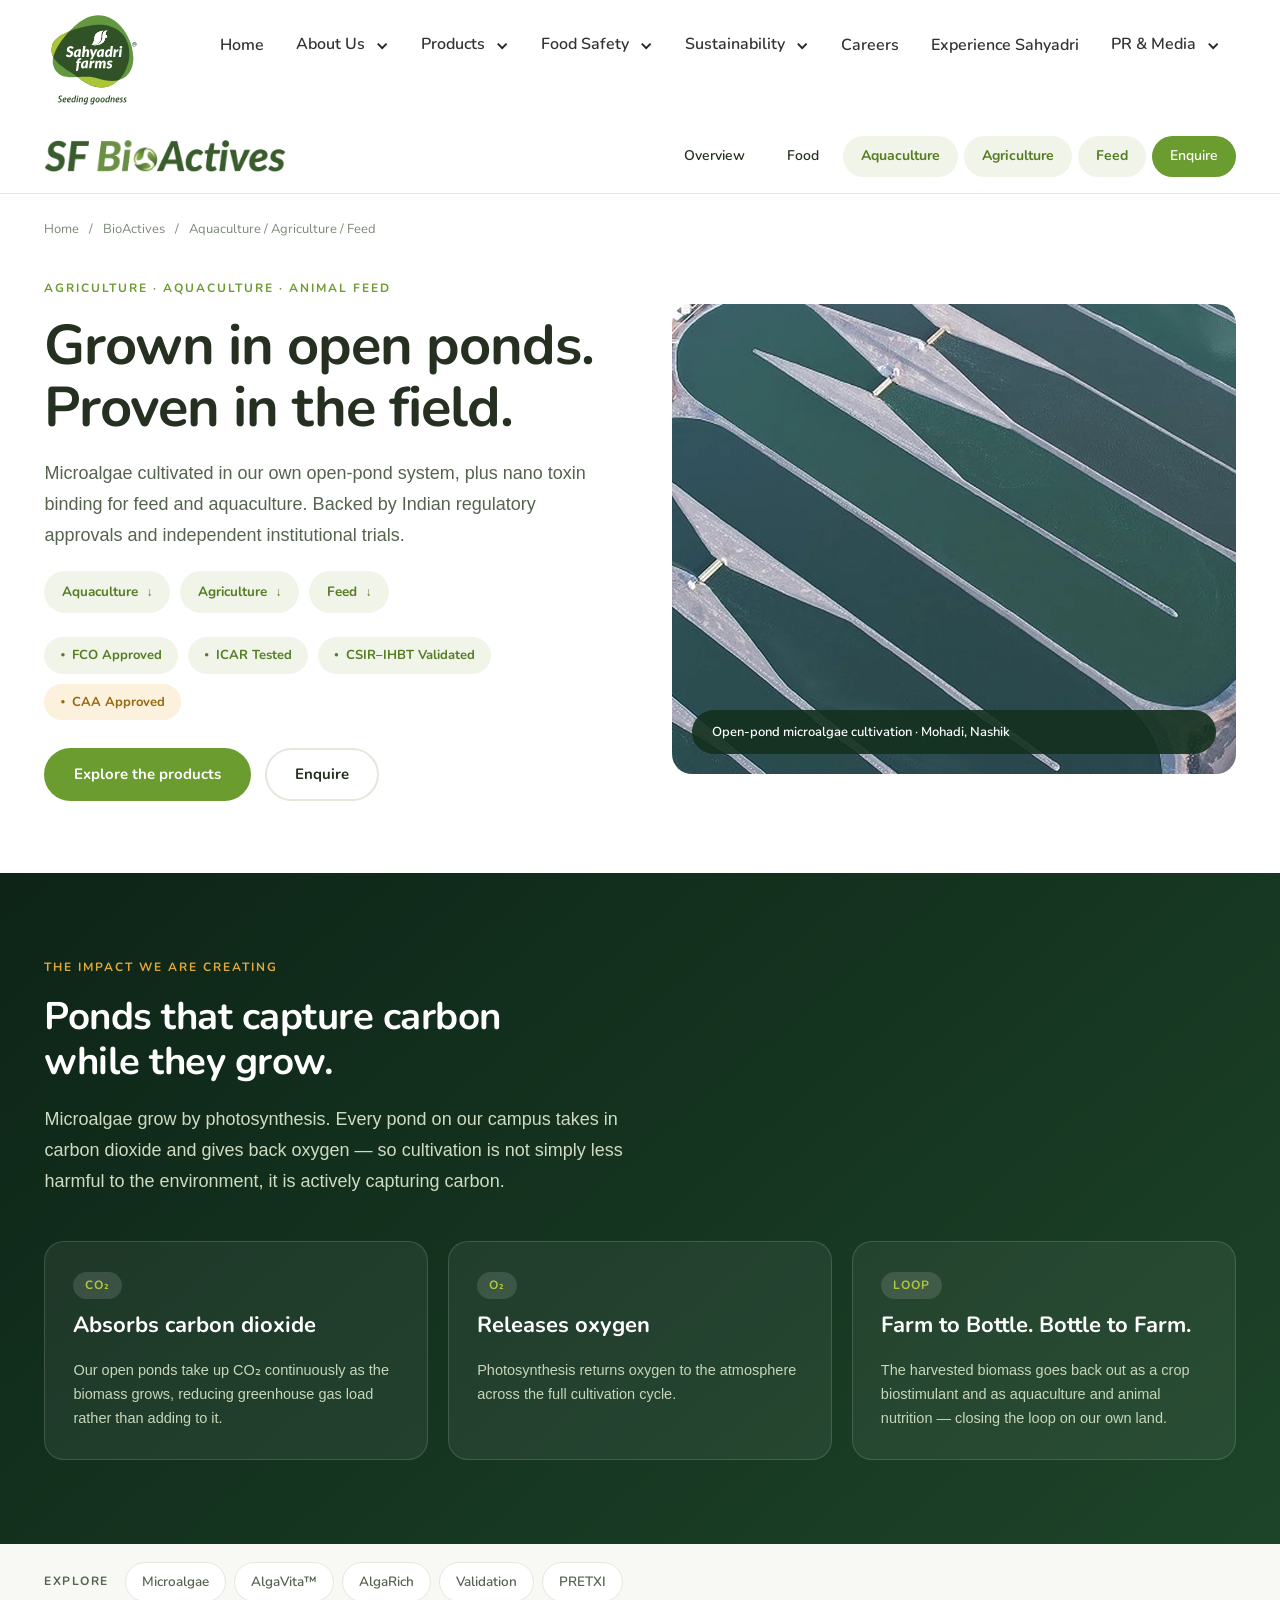
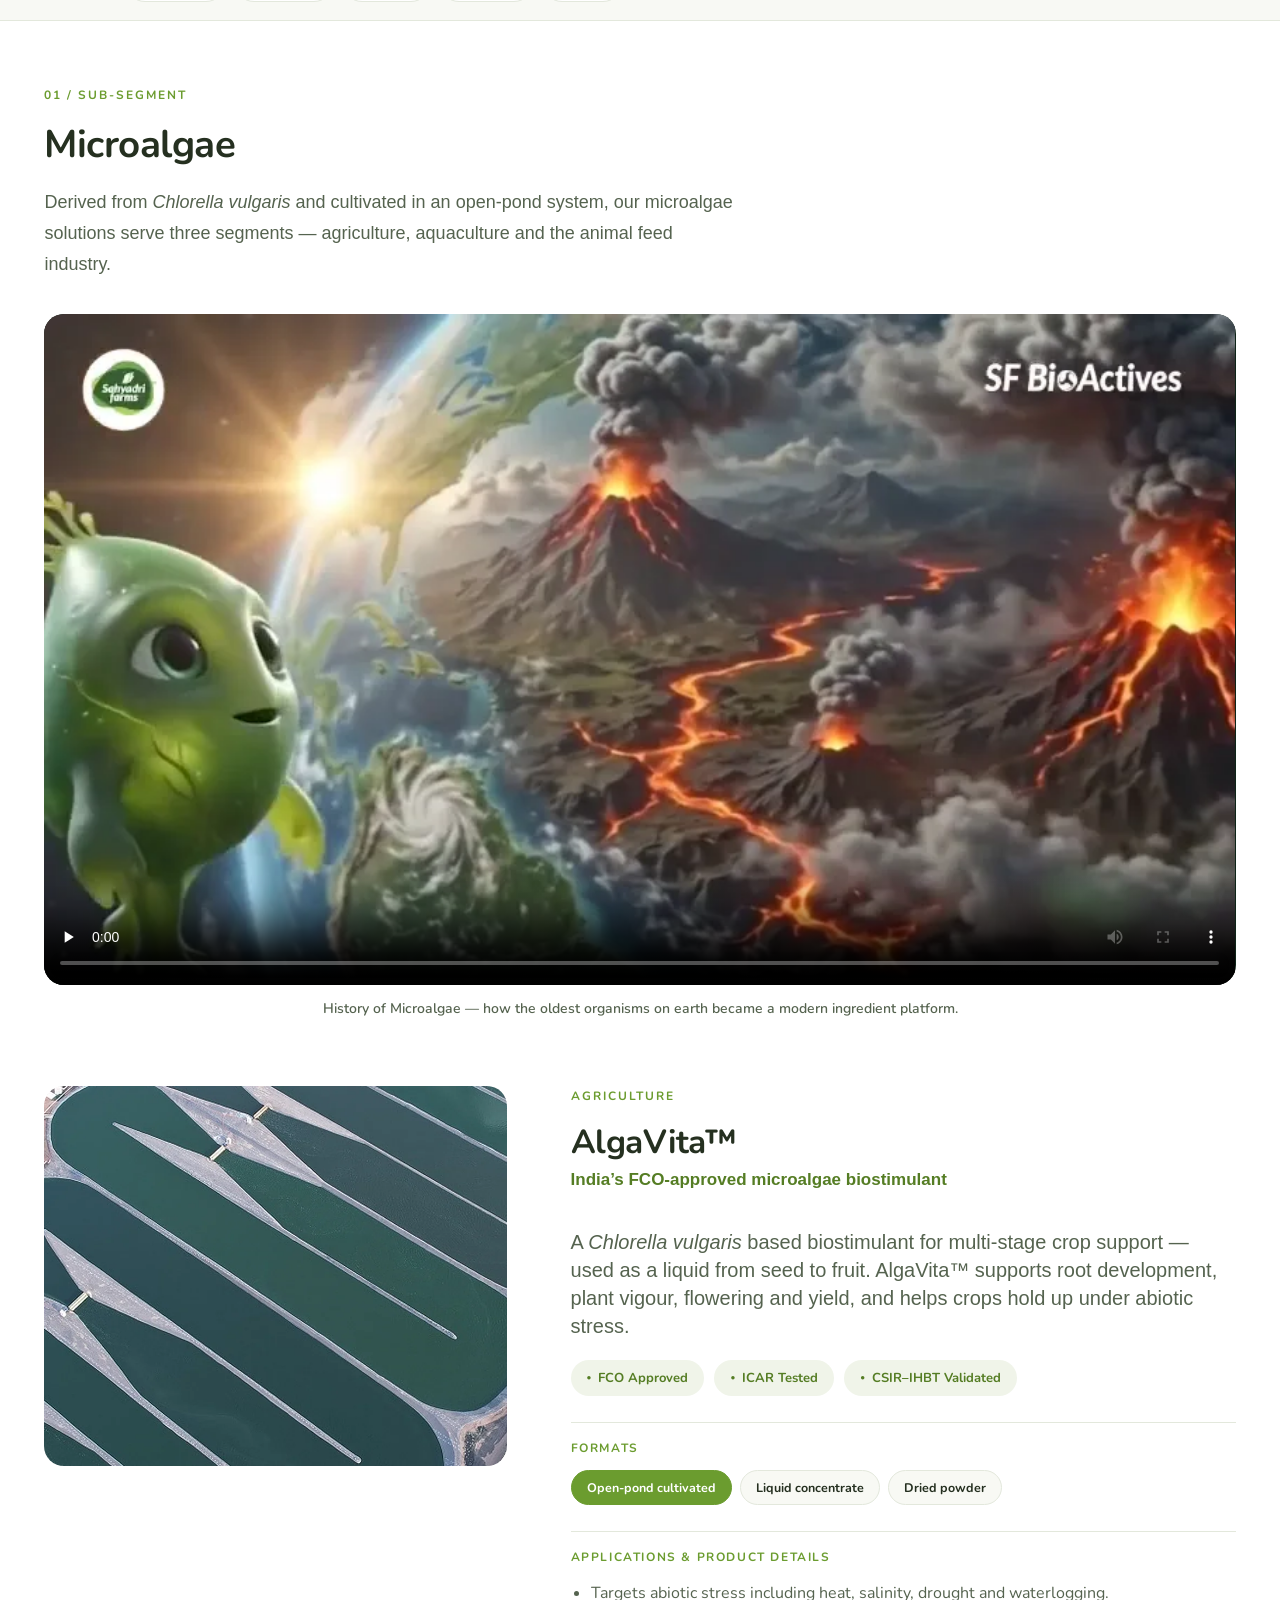
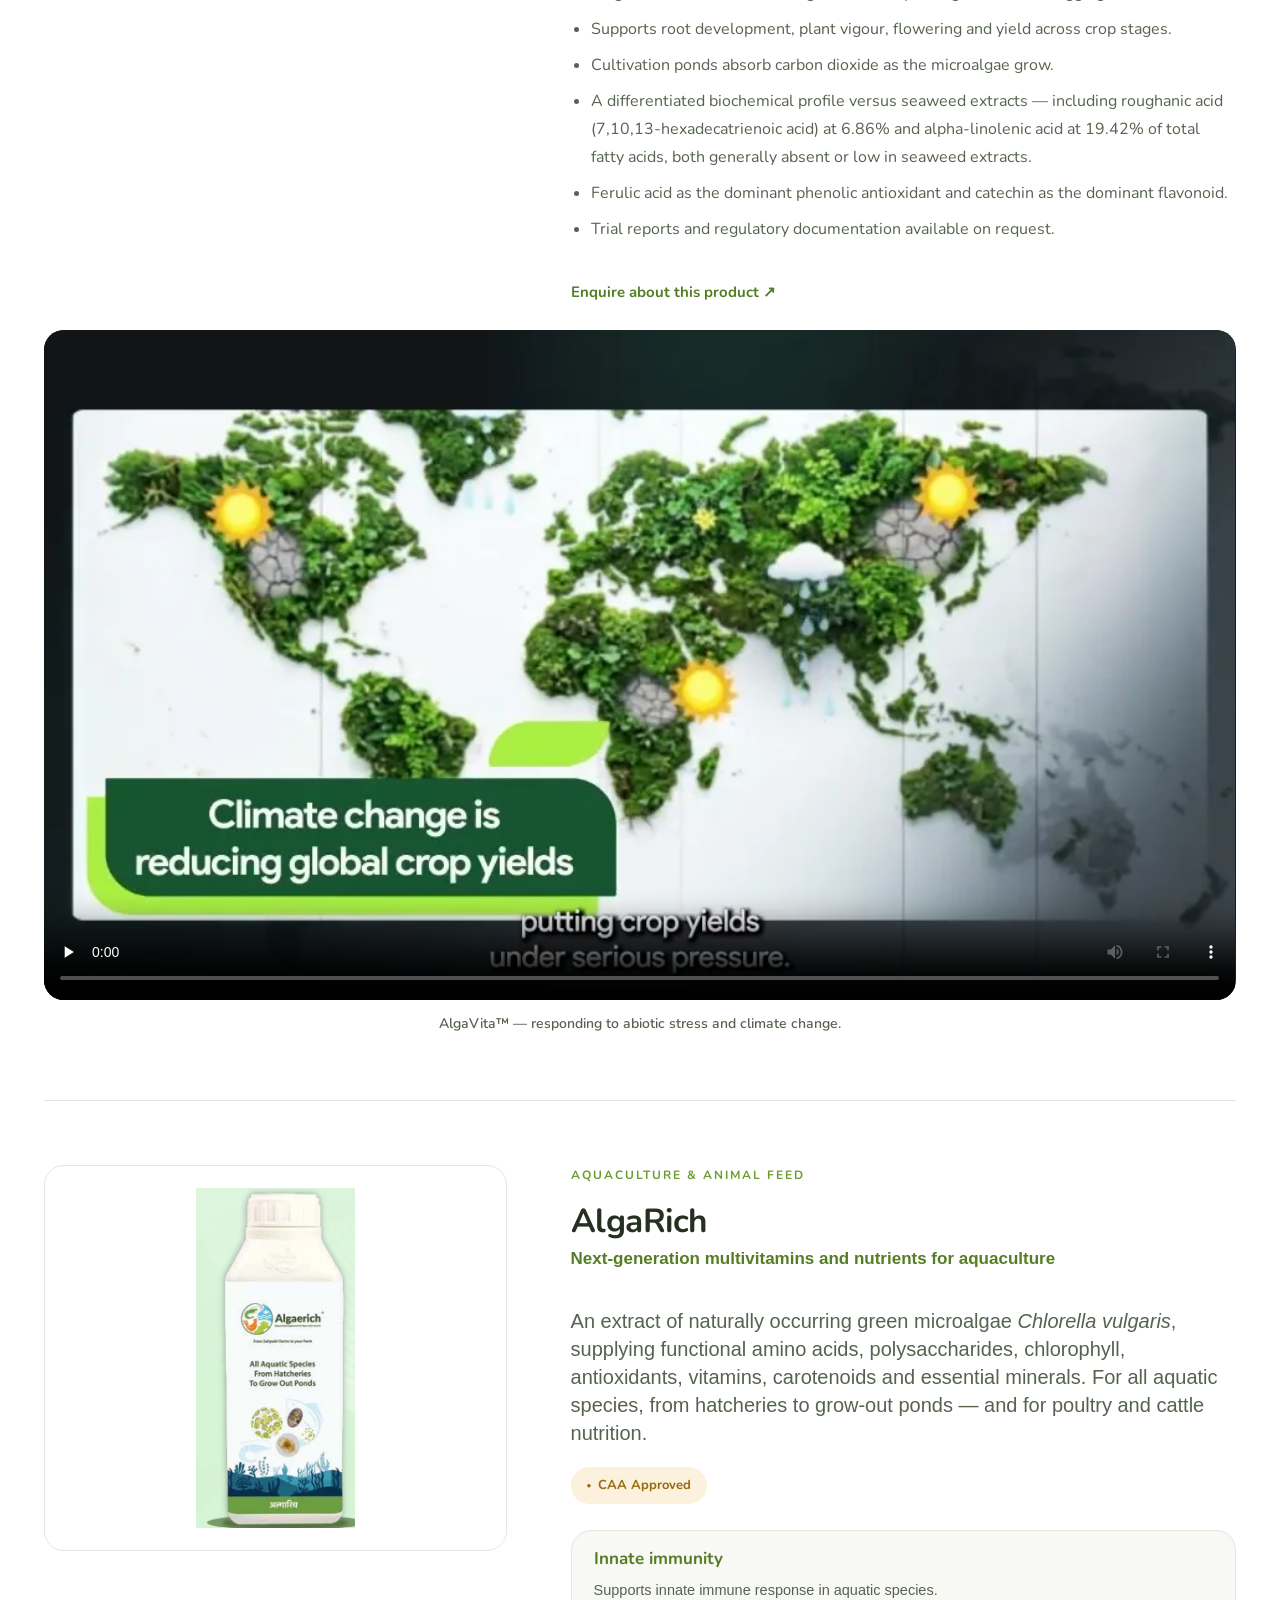
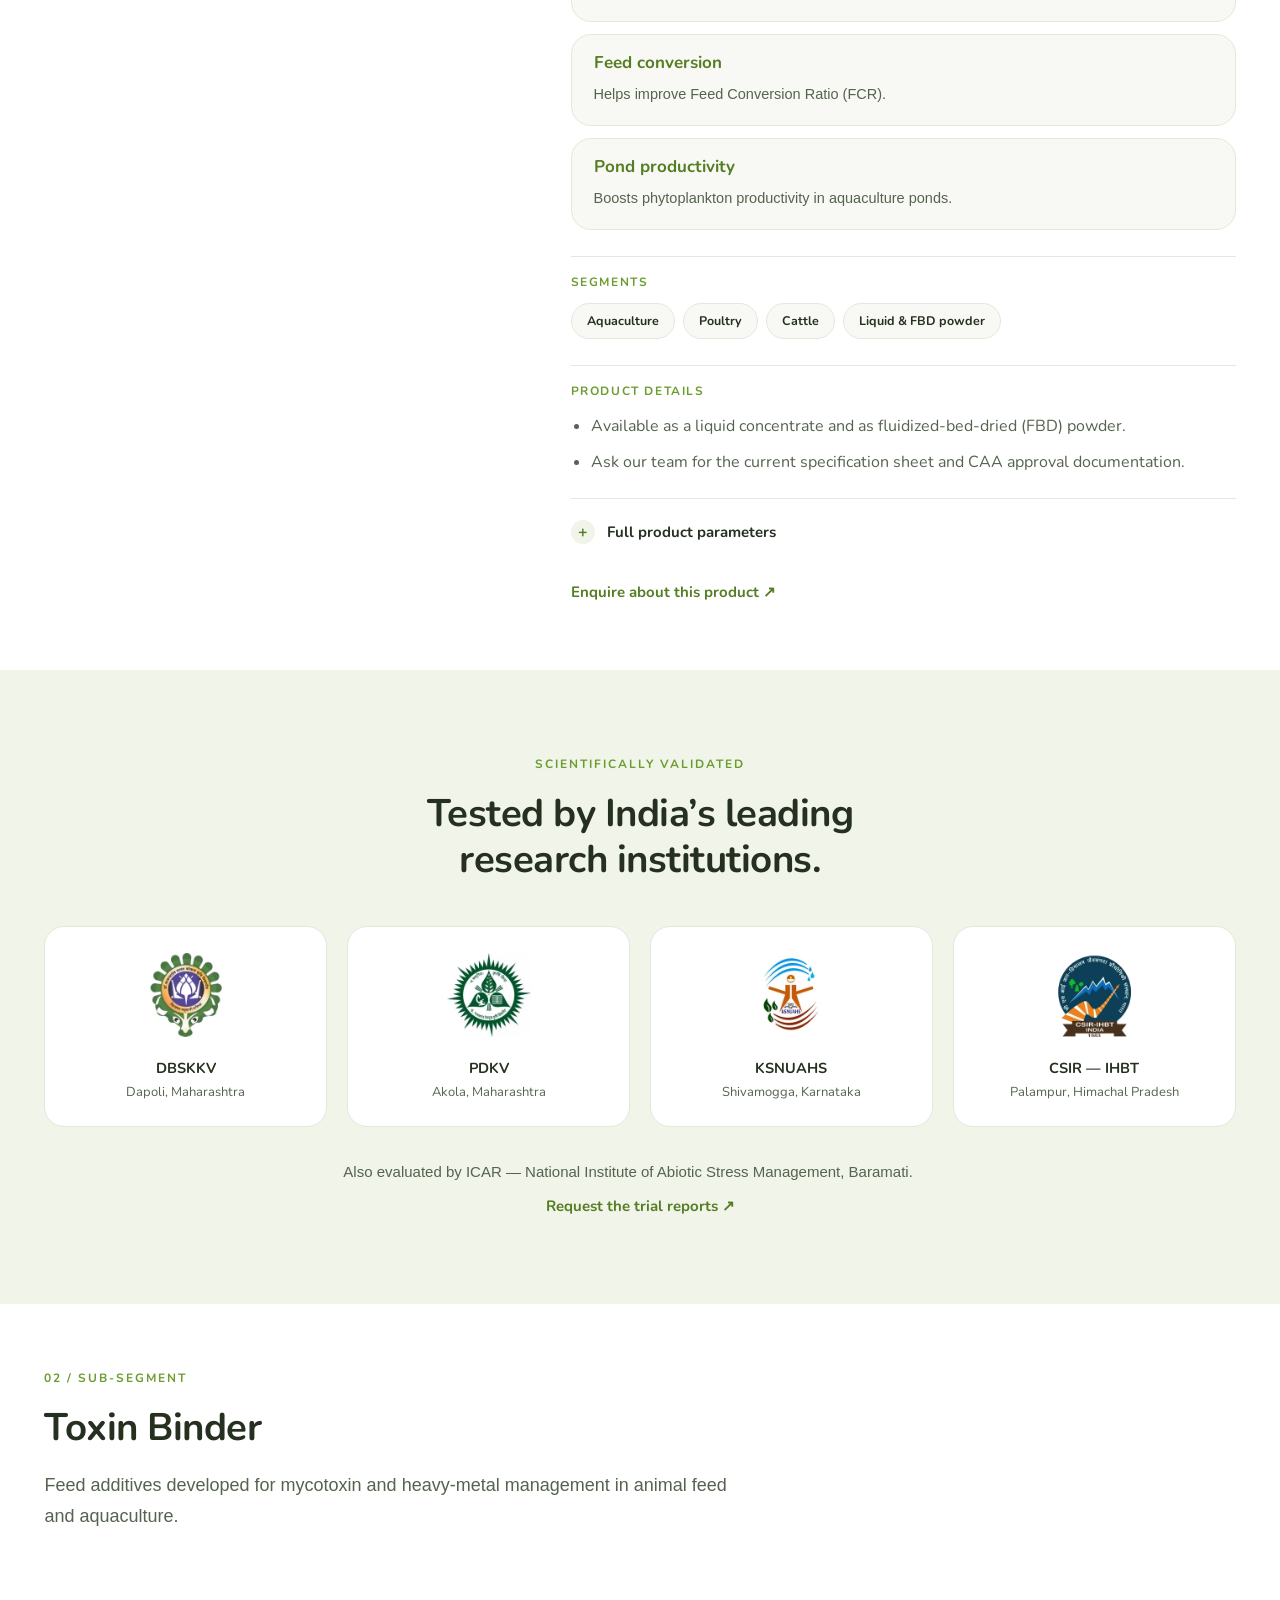
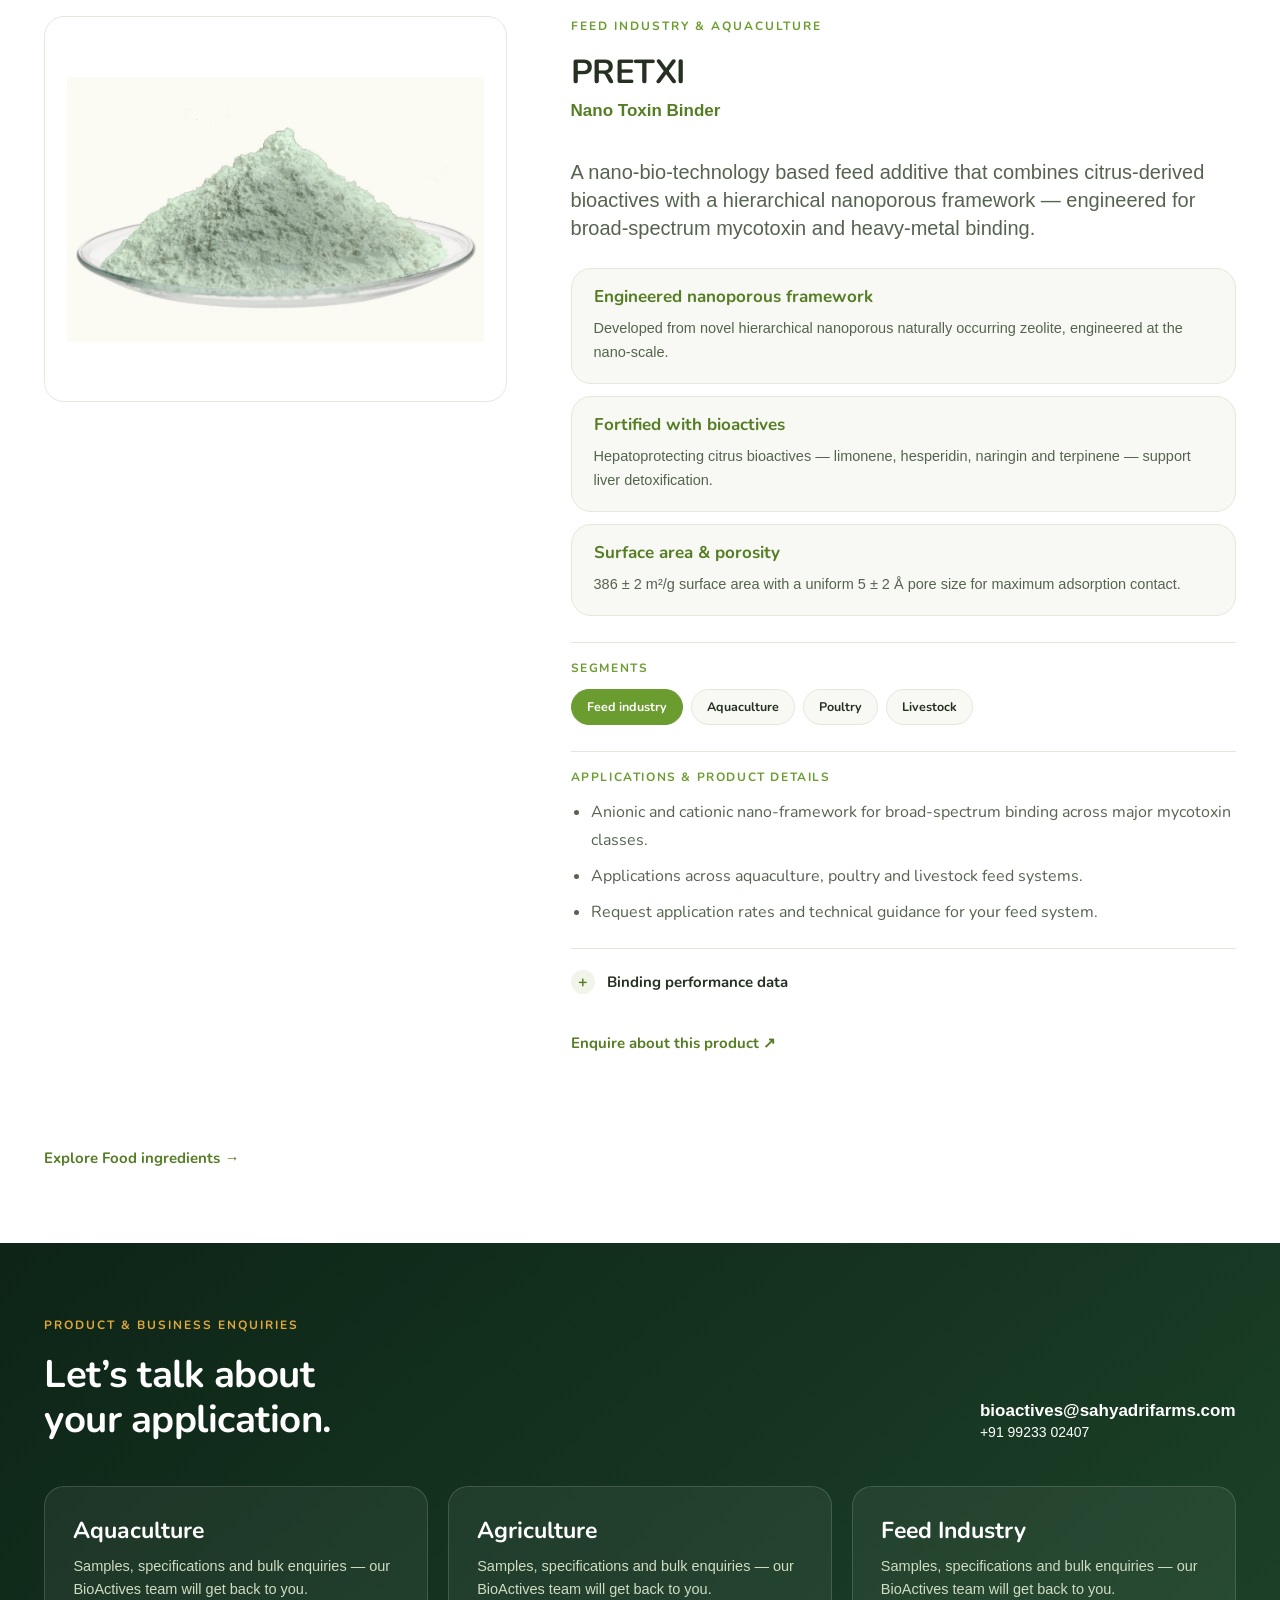
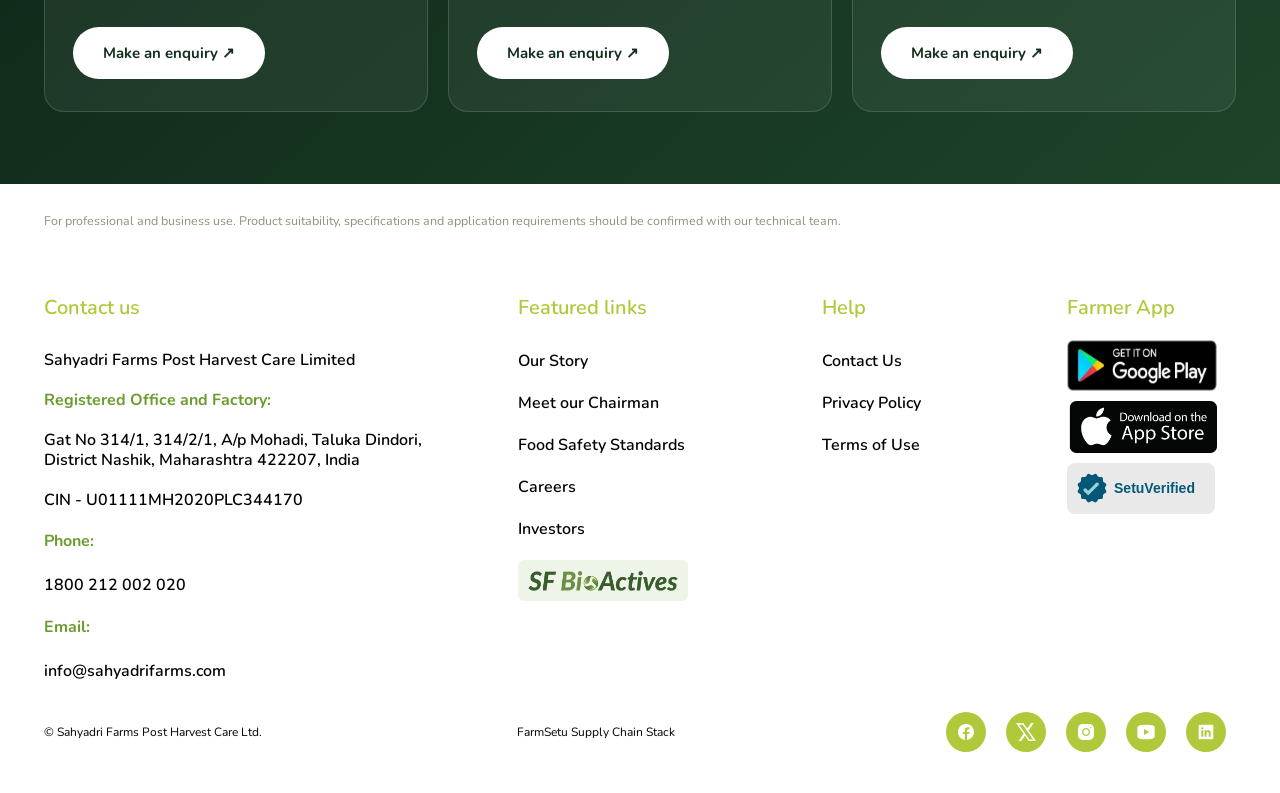
==== bio-actives/aquaculture-agriculture-feed.html @ c72c494b "Add SF BioActives standalone site Split the SF BioActives section out of the full sfpcl1a.webflow.io" ====
<!DOCTYPE html><html lang="en" data-wf-site="62551fa7bee8db16e944f95d" data-wf-page="6451f20de6ab51c11d7281f7"><head><meta charset="utf-8"><meta name="viewport" content="width=device-width,initial-scale=1"><title>Aquaculture, agriculture & feed ingredients | SF BioActives</title><link rel="icon" href="../assets/logo%20(1)%20(2).webp"><link rel="stylesheet" href="../assets/site-fonts.css"><link rel="stylesheet" href="../assets/webflow-shared.css"><style>.w-webflow-badge{display:none!important}</style><meta name="description" content="Explore AlgaVita and AlgaRich microalgae solutions and PRETXI nano toxin binder."><meta property="og:title" content="Aquaculture, agriculture & feed ingredients | SF BioActives"><meta property="og:description" content="Explore AlgaVita and AlgaRich microalgae solutions and PRETXI nano toxin binder."><link rel="stylesheet" href="../assets/bio-actives.css?v=v15"></head><body><a href="#bio-main" style="position:absolute;left:-10000px" onfocus="this.style.left='12px'" onblur="this.style.left='-10000px'">Skip to content</a><div bind="11a788a2-a2bd-2140-ccd1-12ca644b210e" class="header-section-2"><div data-animation="default" class="navbar11_component w-nav" data-easing2="ease" data-easing="ease" data-collapse="medium" data-w-id="b6bd13ec-e638-4af0-0da8-ce3b8dacf3e6" role="banner" data-duration="400" bind="b6bd13ec-e638-4af0-0da8-ce3b8dacf3e6"><div class="main-header-container"><a href="https://www.sahyadrifarms.com/" class="navbar11_logo-link w-nav-brand"><img src="../assets/625cf519082278b79e72983f_Sahyadri_logo_size_5.54_in%20(1)-ai.svg" loading="lazy" alt="" class="main-header-logo"></a><a href="https://www.townscript.com/e/copy-of-the-vineyard-ultra-413204?fbclid=IwAR3aPaO8YxBANcYs_qrwce-fTKvbnLHiBgy1yIb55xZbuguWOdaVI-juPLk" class="navbar11_logo-link-copy w-nav-brand"><img src="../assets/SF%20ultra%20marathon%20logo-3.png" loading="lazy" alt="" class="main-header-logo-copy"></a><nav role="navigation" class="navbar11_menu w-nav-menu"><a href="https://www.sahyadrifarms.com/" class="nav-link-caeers w-nav-link"><strong class="text-careers">Home</strong></a><div data-hover="true" data-delay="100" bind="b6bd13ec-e638-4af0-0da8-ce3b8dacf3ed" data-w-id="b6bd13ec-e638-4af0-0da8-ce3b8dacf3ed" class="navbar11_menu-dropdown w-dropdown"><div class="navbar11_dropdown-toggle w-dropdown-toggle"><div bind="b6bd13ec-e638-4af0-0da8-ce3b8dacf3ef" class="dropdown-icon w-icon-dropdown-toggle"></div><div><a href="../bio-actives.html"><strong class="bold-text-3">About Us</strong></a></div></div><nav class="navbar11_dropdown-list w-dropdown-list"><div class="navbar11_dropdown-link-list"><a href="https://www.sahyadrifarms.com/about-us/our-story" class="navbar11_dropdown-link w-inline-block"><div class="navbar11_text-wrapper"><div class="text-weight-semibold-3">Our story</div></div></a><a href="https://www.sahyadrifarms.com/about-us/our-team" class="navbar11_dropdown-link w-inline-block"><div class="navbar11_text-wrapper"><div class="text-weight-semibold-3">Our team</div></div></a><a href="https://www.sahyadrifarms.com/about-us/milestones" class="navbar11_dropdown-link w-inline-block"><div class="navbar11_text-wrapper"><div class="text-weight-semibold-3">Milestones</div></div></a><div data-hover="true" data-delay="100" bind="15b63626-a4bf-45bc-46a3-632dfaaf27cf" class="navbar11_menu-dropdown w-dropdown"><div class="navbar11_dropdown-toggle-sub-text w-dropdown-toggle"><div bind="15b63626-a4bf-45bc-46a3-632dfaaf27d1" class="dropdown-icon-copy w-icon-dropdown-toggle"></div><div><a href="../bio-actives.html"><strong class="bold-text-3">Infrastructure</strong></a></div></div><nav class="navbar11_dropdown-list-copy w-dropdown-list"><div class="navbar11_dropdown-link-list"><a href="https://www.sahyadrifarms.com/post-harvest-infrastructure" class="navbar11_dropdown-link w-inline-block"><div class="navbar11_text-wrapper"><div class="text-weight-semibold-3">Post Harvest Infrastructure</div></div></a><a href="https://www.sahyadrifarms.com/about-us/infrastructure/ffc" class="navbar11_dropdown-link w-inline-block"><div class="navbar11_text-wrapper"><div class="text-weight-semibold-3">FFC</div></div></a></div></nav></div><a href="https://www.sahyadrifarms.com/about-us/skill-development-centre" class="nav-link-text w-inline-block"><div class="navbar11_text-wrapper"><div class="text-weight-semibold-3">Skill Development Centre</div></div></a><a href="https://www.sahyadrifarms.com/investor-relation" class="navbar11_dropdown-link w-inline-block"><div class="navbar11_text-wrapper"><div class="text-weight-semibold-3">Investor Relation</div></div></a></div></nav></div><div data-hover="true" data-delay="0" bind="0b17d4a0-3c8b-4c86-a14d-f7b609b84024" data-w-id="0b17d4a0-3c8b-4c86-a14d-f7b609b84024" class="navbar11_menu-dropdown w-dropdown"><div class="navbar11_dropdown-toggle w-dropdown-toggle"><div bind="0b17d4a0-3c8b-4c86-a14d-f7b609b84026" class="dropdown-icon w-icon-dropdown-toggle"></div><div><a href="../bio-actives.html"><strong class="bold-text-3">Products</strong></a></div></div><nav class="pr-nav-dropdown-productt w-dropdown-list"><div class="w-layout-hflex navbar11_dropdown-link-list"><a id="w-node-da858071-4df8-c5ae-22c6-a2f4bd5f49c7-644b210e" href="https://www.sahyadrifarms.com/products/core-crops" class="navbar11_dropdown-link w-inline-block"><div class="navbar11_text-wrapper"><div class="text-weight-semibold-3">Core Crops</div></div></a><a id="w-node-_67d35d69-6214-52e3-e295-047407137557-644b210e" href="https://www.sahyadrifarms.com/products/fresh-fruits" class="navbar11_dropdown-link w-inline-block"><div class="navbar11_text-wrapper"><div class="text-weight-semibold-3">Fresh Fruits</div></div></a><a id="w-node-af5e341f-6a73-9f05-b60d-8ca0737c4cc0-644b210e" href="https://www.sahyadrifarms.com/products/processed-fruits-and-vegetables" class="navbar11_dropdown-link w-inline-block"><div class="navbar11_text-wrapper"><div class="text-weight-semibold-3">Processed Foods</div></div></a><a id="w-node-e33461f8-f2d6-d352-ce09-63bb4c4eca9b-644b210e" href="https://www.sahyadrifarms.com/products/dry-fruits" class="navbar11_dropdown-link w-inline-block"><div><div class="text-weight-semibold-3 navbar11_text-wrapper">Dry Fruits</div></div></a><a id="w-node-_27b6adea-e498-46dc-8285-75a53d129d1d-644b210e" href="https://www.sahyadrifarms.com/frozen-vegetables-wholesale-preservative-free-fruits" class="navbar11_dropdown-link w-inline-block"><div><div class="text-weight-semibold-3 navbar11_text-wrapper">Kitchen Culture</div></div></a><a id="w-node-_5c007fb4-c5d6-a3aa-c84e-1dca9c32ca34-644b210e" href="https://www.sahyadrifarms.com/juice-farm" class="navbar11_dropdown-link hide w-inline-block"><div><div class="text-weight-semibold-3 navbar11_text-wrapper">The Juice Farm </div></div></a><div data-delay="0" data-hover="true" bind="e8865852-1b2f-7567-b86a-7f9b32fd15e5" class="navbar11_menu-dropdown bio hidden w-dropdown"><div class="navbar11_dropdown-toggle bio w-dropdown-toggle"><div bind="e8865852-1b2f-7567-b86a-7f9b32fd15e7" class="dropdown-icon bio-copy w-icon-dropdown-toggle"></div><div class="bold-text-3">Dried Segment</div></div><nav class="pr-nav-dropdown-productt w-dropdown-list"><div class="navbar11_dropdown-link-list"><a id="w-node-a6696567-4bce-60db-64bb-36cdc163b714-644b210e" href="https://www.sahyadrifarms.com/spray-dried" class="navbar11_dropdown-link w-inline-block"><div class="navbar11_text-wrapper"><div class="text-weight-semibold-3">Spray dried</div></div></a><a id="w-node-_98943e55-61ae-a568-8b3b-99ba9d7e6d6a-644b210e" href="https://www.sahyadrifarms.com/freeze-dried" class="navbar11_dropdown-link w-inline-block"><div class="navbar11_text-wrapper"><div class="text-weight-semibold-3">Freeze dried</div></div></a><a id="w-node-_6061c20e-d2d7-371a-0eae-42ac4a675c36-644b210e" href="https://www.sahyadrifarms.com/solar-dried" class="navbar11_dropdown-link w-inline-block"><div class="navbar11_text-wrapper"><div class="text-weight-semibold-3">Solar Dried</div></div></a></div></nav></div><div data-delay="0" data-hover="true" bind="32a297e1-02e4-374f-309d-8bdbd15b97d5" class="navbar11_menu-dropdown bio w-dropdown"><div class="navbar11_dropdown-toggle bio w-dropdown-toggle"><div bind="32a297e1-02e4-374f-309d-8bdbd15b97d7" class="dropdown-icon bio w-icon-dropdown-toggle"></div><div class="bold-text-3">BioActives</div></div><nav class="pr-nav-dropdown-productt w-dropdown-list"><div class="navbar11_dropdown-link-list"><a id="w-node-_32a297e1-02e4-374f-309d-8bdbd15b97dc-644b210e" href="../bio-actives.html" class="navbar11_dropdown-link w-inline-block"><div class="navbar11_text-wrapper"><div class="text-weight-semibold-3">BioActives</div></div></a><a href="../bio-actives/food.html" class="navbar11_dropdown-link w-inline-block" data-bio-category="food"><div class="navbar11_text-wrapper"><div class="text-weight-semibold-3">Food</div></div></a><a href="../bio-actives/aquaculture-agriculture-feed.html" class="navbar11_dropdown-link w-inline-block" data-bio-category="aquaculture-agriculture-feed"><div class="navbar11_text-wrapper"><div class="text-weight-semibold-3">Aquaculture / Agriculture / Feed Industry</div></div></a><a id="w-node-_32a297e1-02e4-374f-309d-8bdbd15b97e0-644b210e" href="https://www.sahyadrifarms.com/plankorevive" class="navbar11_dropdown-link hide w-inline-block"><div class="navbar11_text-wrapper"><div class="text-weight-semibold-3">Plankorevive</div></div></a><a id="w-node-_32a297e1-02e4-374f-309d-8bdbd15b97e4-644b210e" href="https://www.sahyadrifarms.com/pomegranate-based-bioactives" class="navbar11_dropdown-link hide w-inline-block"><div class="navbar11_text-wrapper"><div class="text-weight-semibold-3">Pomegranate Based Bioactives</div></div></a><a id="w-node-_32a297e1-02e4-374f-309d-8bdbd15b97e8-644b210e" href="https://www.sahyadrifarms.com/citrus-based-bioactives" class="navbar11_dropdown-link hide w-inline-block"><div class="navbar11_text-wrapper"><div class="text-weight-semibold-3">Citrus Based Bioactives</div></div></a></div></nav></div><div data-delay="0" data-hover="true" bind="4d8dec73-fd83-8b3c-1732-9c82c4041ebb" class="navbar11_menu-dropdown bio hidden w-dropdown"><div class="navbar11_dropdown-toggle bio w-dropdown-toggle"><div bind="4d8dec73-fd83-8b3c-1732-9c82c4041ebd" class="dropdown-icon bio w-icon-dropdown-toggle"></div><div class="bold-text-3">Microalgae</div></div><nav class="pr-nav-dropdown-productt w-dropdown-list"><div class="navbar11_dropdown-link-list"><a id="w-node-_4d8dec73-fd83-8b3c-1732-9c82c4041ec2-644b210e" href="https://www.sahyadrifarms.com/microalgae" class="navbar11_dropdown-link w-inline-block"><div class="navbar11_text-wrapper"><div class="text-weight-semibold-3">Agriculture</div></div></a><a id="w-node-_4d8dec73-fd83-8b3c-1732-9c82c4041ec6-644b210e" href="https://www.sahyadrifarms.com/plankorevive" class="navbar11_dropdown-link hide w-inline-block"><div class="navbar11_text-wrapper"><div class="text-weight-semibold-3">Plankorevive</div></div></a><a id="w-node-_4d8dec73-fd83-8b3c-1732-9c82c4041eca-644b210e" href="https://www.sahyadrifarms.com/aquaculture" class="navbar11_dropdown-link w-inline-block"><div class="navbar11_text-wrapper"><div class="text-weight-semibold-3">Aquaculture</div></div></a></div></nav></div></div></nav></div><div data-hover="true" data-delay="100" bind="048e5941-d92e-407d-7ae7-375a465c8fdf" data-w-id="048e5941-d92e-407d-7ae7-375a465c8fdf" class="navbar11_menu-dropdown w-dropdown"><div class="navbar11_dropdown-toggle w-dropdown-toggle"><div bind="048e5941-d92e-407d-7ae7-375a465c8fe1" class="dropdown-icon w-icon-dropdown-toggle"></div><div><a href="../bio-actives.html"><strong class="bold-text-3">Food Safety</strong></a></div></div><nav class="navbar_dropdown w-dropdown-list"><div class="navbar11_dropdown-link-list"><a href="https://www.sahyadrifarms.com/food-safety/standards" class="navbar11_dropdown-link w-inline-block"><div class="navbar11_text-wrapper"><div class="text-weight-semibold-3">Standards</div></div></a><a href="https://www.sahyadrifarms.com/food-safety/traceability" class="navbar11_dropdown-link w-inline-block"><div class="navbar11_text-wrapper"><div class="text-weight-semibold-3">Traceability</div></div></a></div></nav></div><div data-hover="true" data-delay="100" bind="50d8fd95-9f67-b42e-c43a-90d43d9ea6a4" class="navbar11_menu-dropdown w-dropdown"><div class="navbar11_dropdown-toggle w-dropdown-toggle"><div bind="50d8fd95-9f67-b42e-c43a-90d43d9ea6a6" class="dropdown-icon w-icon-dropdown-toggle"></div><div><a href="../bio-actives.html"><strong class="bold-text-3">Sustainability</strong></a></div></div><nav class="navbar_dropdown w-dropdown-list"><div class="navbar11_dropdown-link-list"><a href="https://www.sahyadrifarms.com/sustainability/environment" class="navbar11_dropdown-link w-inline-block"><div class="navbar11_text-wrapper"><div class="text-weight-semibold-3">Environment</div></div></a><a href="https://www.sahyadrifarms.com/sustainability/transparency-and-fair-equity" class="navbar11_dropdown-link w-inline-block"><div class="navbar11_text-wrapper"><div class="text-weight-semibold-3">Transparency and Fair Equity</div></div></a><a href="https://www.sahyadrifarms.com/expert-association" class="navbar11_dropdown-link w-inline-block"><div class="navbar11_text-wrapper"><div class="text-weight-semibold-3">Association with Experts</div></div></a></div></nav></div><a href="https://www.sahyadrifarms.com/careers" class="nav-link-caeers w-nav-link"><strong class="text-careers">Careers</strong></a><a href="https://www.sahyadrifarms.com/experience-sahyadri" class="nav-link-caeers w-nav-link"><strong class="text-careers">Experience Sahyadri</strong></a><a href="https://www.sahyadrifarms.com/pr-media" class="nav-link-caeers pr-media w-nav-link"><strong class="text-careers">PR &amp; Media</strong></a><div data-hover="true" data-delay="100" bind="dc3a9e29-e383-077d-5385-e776fe84f732" class="navbar11_menu-dropdown w-dropdown"><div class="navbar11_dropdown-toggle w-dropdown-toggle"><div bind="dc3a9e29-e383-077d-5385-e776fe84f734" class="dropdown-icon w-icon-dropdown-toggle"></div><div><a href="../bio-actives.html"><strong class="bold-text-3">PR &amp; Media</strong></a></div></div><nav class="navbar_dropdown w-dropdown-list"><div class="navbar11_dropdown-link-list"><a href="https://www.sahyadrifarms.com/pr-media" class="navbar11_dropdown-link w-inline-block"><div class="navbar11_text-wrapper"><div class="text-weight-semibold-3">PR &amp; Media</div></div></a><a href="https://www.sahyadrifarms.com/blog" class="navbar11_dropdown-link w-inline-block"><div class="navbar11_text-wrapper"><div class="text-weight-semibold-3">Blogs</div></div></a></div></nav></div></nav><div class="navbar11_menu-button w-nav-button"><div class="menu-icon1"><div class="menu-icon1_line-top"></div><div class="menu-icon1_line-middle"><div class="menu-icon_line-middle-inner"></div></div><div class="menu-icon1_line-bottom"></div></div></div></div></div></div><main class="ba" id="bio-main"><div class="ba-bar"><div class="ba-wrap"><a class="ba-brand" href="../bio-actives.html"><img src="../assets/SFB_logo-2.png" alt="SF BioActives"></a><nav class="ba-nav" aria-label="Bio-Actives"><a href="../bio-actives.html">Overview</a><a href="../bio-actives/food.html">Food</a><a href="#aquaculture" aria-current="page">Aquaculture</a><a href="#agriculture" aria-current="page">Agriculture</a><a href="#feed" aria-current="page">Feed</a><a class="ba-nav-cta" href="#enquire">Enquire</a></nav></div></div><div class="ba-wrap"><nav class="ba-crumbs" aria-label="Breadcrumb"><a href="https://www.sahyadrifarms.com/">Home</a><span>/</span><a href="../bio-actives.html">BioActives</a><span>/</span><span aria-current="page">Aquaculture / Agriculture / Feed</span></nav><section class="ba-hero"><div><div class="ba-eyebrow">Agriculture · Aquaculture · Animal feed</div><h1>Grown in open ponds.<br>Proven in the field.</h1><p class="ba-lead">Microalgae cultivated in our own open-pond system, plus nano toxin binding for feed and aquaculture. Backed by Indian regulatory approvals and independent institutional trials.</p><nav class="ba-chips" aria-label="Jump to a segment"><a class="ba-chip" href="#aquaculture">Aquaculture</a><a class="ba-chip" href="#agriculture">Agriculture</a><a class="ba-chip" href="#feed">Feed</a></nav><div class="ba-badges"><span class="ba-badge">FCO Approved</span><span class="ba-badge">ICAR Tested</span><span class="ba-badge">CSIR–IHBT Validated</span><span class="ba-badge gold">CAA Approved</span></div><div class="ba-actions"><a class="ba-button" href="#microalgae">Explore the products</a><a class="ba-button outline" href="mailto:bioactives@sahyadrifarms.com">Enquire</a></div></div><div class="ba-hero-media"><img src="../assets/bio-actives/ponds-wide.webp" alt="Aerial view of the open-pond microalgae cultivation system at Sahyadri Farms" loading="eager" decoding="async" width="1242" height="698"><div class="ba-caption">Open-pond microalgae cultivation · Mohadi, Nashik</div></div></section></div><section class="ba-section forest" id="impact"><div class="ba-wrap"><div class="ba-intro"><div class="ba-eyebrow">The impact we are creating</div><h2>Ponds that capture carbon<br>while they grow.</h2><p class="ba-lead">Microalgae grow by photosynthesis. Every pond on our campus takes in carbon dioxide and gives back oxygen — so cultivation is not simply less harmful to the environment, it is actively capturing carbon.</p></div><div class="ba-cards"><div class="ba-card"><span class="ba-number">CO₂</span><h3>Absorbs carbon dioxide</h3><p>Our open ponds take up CO₂ continuously as the biomass grows, reducing greenhouse gas load rather than adding to it.</p></div><div class="ba-card"><span class="ba-number">O₂</span><h3>Releases oxygen</h3><p>Photosynthesis returns oxygen to the atmosphere across the full cultivation cycle.</p></div><div class="ba-card"><span class="ba-number">LOOP</span><h3>Farm to Bottle. Bottle to Farm.</h3><p>The harvested biomass goes back out as a crop biostimulant and as aquaculture and animal nutrition — closing the loop on our own land.</p></div></div></div></section><nav class="ba-jumps" aria-label="Products on this page"><div class="ba-wrap"><strong>Explore</strong><a href="#microalgae">Microalgae</a><a href="#agriculture">AlgaVita™</a><a href="#aquaculture">AlgaRich</a><a href="#validation">Validation</a><a href="#feed">PRETXI</a></div></nav><section class="ba-wrap ba-products"><div class="ba-group" id="microalgae"><div class="ba-eyebrow">01 / Sub-segment</div><h2>Microalgae</h2><p class="ba-lead">Derived from <em>Chlorella vulgaris</em> and cultivated in an open-pond system, our microalgae solutions serve three segments — agriculture, aquaculture and the animal feed industry.</p><figure class="ba-video"><video controls preload="none" playsinline poster="../assets/videos/poster-microalgae-history.webp" width="848" height="478"><source src="../assets/videos/microalgae-history.mp4" type="video/mp4">Your browser cannot play this video. <a href="../assets/videos/microalgae-history.mp4">Download it instead.</a></video><figcaption>History of Microalgae — how the oldest organisms on earth became a modern ingredient platform.</figcaption></figure></div><article class="ba-product no-divider" id="agriculture"><div class="ba-product-media photo"><img src="../assets/bio-actives/ponds-wide.webp" alt="Open microalgae cultivation ponds where AlgaVita is grown" loading="lazy" decoding="async"></div><div class="ba-product-info"><div class="ba-product-head"><div class="ba-eyebrow">Agriculture</div><h2>AlgaVita™</h2><p class="ba-subtitle">India’s FCO-approved microalgae biostimulant</p></div><p>A <em>Chlorella vulgaris</em> based biostimulant for multi-stage crop support — used as a liquid from seed to fruit. AlgaVita™ supports root development, plant vigour, flowering and yield, and helps crops hold up under abiotic stress.</p><div class="ba-badges"><span class="ba-badge">FCO Approved</span><span class="ba-badge">ICAR Tested</span><span class="ba-badge">CSIR–IHBT Validated</span></div><div class="ba-spec"><h4>Formats</h4><div class="ba-tags"><span class="lead">Open-pond cultivated</span><span>Liquid concentrate</span><span>Dried powder</span></div></div><div class="ba-spec"><h4>Applications &amp; product details</h4><ul><li>Targets abiotic stress including heat, salinity, drought and waterlogging.</li><li>Supports root development, plant vigour, flowering and yield across crop stages.</li><li>Cultivation ponds absorb carbon dioxide as the microalgae grow.</li><li>A differentiated biochemical profile versus seaweed extracts — including roughanic acid (7,10,13-hexadecatrienoic acid) at 6.86% and alpha-linolenic acid at 19.42% of total fatty acids, both generally absent or low in seaweed extracts.</li><li>Ferulic acid as the dominant phenolic antioxidant and catechin as the dominant flavonoid.</li><li>Trial reports and regulatory documentation available on request.</li></ul></div><a class="ba-text-link" href="mailto:bioactives@sahyadrifarms.com?subject=Product%20enquiry%3A%20AlgaVita%E2%84%A2">Enquire about this product ↗</a></div></article><figure class="ba-video"><video controls preload="none" playsinline poster="../assets/videos/poster-algavita.webp" width="960" height="540"><source src="../assets/videos/algavita-abiotic-stress.mp4" type="video/mp4">Your browser cannot play this video. <a href="../assets/videos/algavita-abiotic-stress.mp4">Download it instead.</a></video><figcaption>AlgaVita™ — responding to abiotic stress and climate change.</figcaption></figure><article class="ba-product" id="aquaculture"><div class="ba-product-media"><img src="../assets/bio-actives/algarich.webp" alt="AlgaRich microalgae aquaculture supplement bottle" loading="lazy" decoding="async"></div><div class="ba-product-info"><div class="ba-product-head"><div class="ba-eyebrow">Aquaculture &amp; animal feed</div><h2>AlgaRich</h2><p class="ba-subtitle">Next-generation multivitamins and nutrients for aquaculture</p></div><p>An extract of naturally occurring green microalgae <em>Chlorella vulgaris</em>, supplying functional amino acids, polysaccharides, chlorophyll, antioxidants, vitamins, carotenoids and essential minerals. For all aquatic species, from hatcheries to grow-out ponds — and for poultry and cattle nutrition.</p><div class="ba-badges"><span class="ba-badge gold">CAA Approved</span></div><div class="ba-cards" style="margin:26px 0"><div class="ba-card"><h4>Innate immunity</h4><p>Supports innate immune response in aquatic species.</p></div><div class="ba-card"><h4>Feed conversion</h4><p>Helps improve Feed Conversion Ratio (FCR).</p></div><div class="ba-card"><h4>Pond productivity</h4><p>Boosts phytoplankton productivity in aquaculture ponds.</p></div></div><div class="ba-spec"><h4>Segments</h4><div class="ba-tags"><span>Aquaculture</span><span>Poultry</span><span>Cattle</span><span>Liquid &amp; FBD powder</span></div></div><div class="ba-spec"><h4>Product details</h4><ul><li>Available as a liquid concentrate and as fluidized-bed-dried (FBD) powder.</li><li>Ask our team for the current specification sheet and CAA approval documentation.</li></ul><details class="ba-details"><summary>Full product parameters</summary><div class="ba-table-wrap"><table><caption>AlgaRich product parameters. Composition values refer to FBD powder; confirm the current specification with our team.</caption><thead><tr><th scope="col">Parameter</th><th scope="col">Value / format</th></tr></thead><tbody><tr><th scope="row">Source organism</th><td>Chlorella vulgaris</td></tr><tr><th scope="row">Available formats</th><td>Liquid concentrate; fluidized-bed-dried (FBD) powder</td></tr><tr><th scope="row">Crude protein</th><td>21.51 ± 0.53%</td></tr><tr><th scope="row">Crude fat</th><td>2.64 ± 0.30%</td></tr><tr><th scope="row">Crude fibre</th><td>6.80%</td></tr><tr><th scope="row">Acid insoluble ash</th><td>10.9 ± 0.4%</td></tr><tr><th scope="row">Moisture</th><td>3.50%</td></tr><tr><th scope="row">Alpha-linolenic acid (ALA)</th><td>512.68 ± 8.1 mg/100 g</td></tr><tr><th scope="row">Total phenolics</th><td>116.01 ± 1.06 mg/100 g</td></tr><tr><th scope="row">Total flavonoids</th><td>80.50 ± 3.00 mg/100 g</td></tr><tr><th scope="row">Total chlorophyll</th><td>10.31 ± 0.3 mg/100 g</td></tr><tr><th scope="row">Total carotenoid</th><td>1.67 ± 0.10 mg/100 g</td></tr><tr><th scope="row">DPPH radical inhibition</th><td>54.30% @ 500 µg/mL</td></tr><tr><th scope="row">ABTS radical inhibition</th><td>49.43% @ 500 µg/mL</td></tr><tr><th scope="row">FRAP (ferric reducing power)</th><td>81.89% @ 500 µg/mL</td></tr><tr><th scope="row">PUFA share of total fatty acids</th><td>~40%</td></tr></tbody></table></div></details></div><a class="ba-text-link" href="mailto:bioactives@sahyadrifarms.com?subject=Product%20enquiry%3A%20AlgaRich">Enquire about this product ↗</a></div></article></section><section class="ba-section sage" id="validation"><div class="ba-wrap ba-validation"><div class="ba-eyebrow">Scientifically validated</div><h2>Tested by India’s leading research institutions.</h2><div class="ba-logos"><figure class="ba-logo"><img src="../assets/bio-actives/logo-dbskkv.webp" alt="Dr. Balasaheb Sawant Konkan Krishi Vidyapeeth" width="200" height="200" loading="lazy" decoding="async"><figcaption><b>DBSKKV</b>Dapoli, Maharashtra</figcaption></figure><figure class="ba-logo"><img src="../assets/bio-actives/logo-pdkv.webp" alt="Dr. Panjabrao Deshmukh Krishi Vidyapeeth" width="200" height="200" loading="lazy" decoding="async"><figcaption><b>PDKV</b>Akola, Maharashtra</figcaption></figure><figure class="ba-logo"><img src="../assets/bio-actives/logo-ksnuahs.webp" alt="Keladi Shivappa Nayaka University of Agricultural and Horticultural Sciences" width="200" height="200" loading="lazy" decoding="async"><figcaption><b>KSNUAHS</b>Shivamogga, Karnataka</figcaption></figure><figure class="ba-logo"><img src="../assets/bio-actives/logo-csir-ihbt.webp" alt="CSIR — Institute of Himalayan Bioresource Technology" width="198" height="200" loading="lazy" decoding="async"><figcaption><b>CSIR — IHBT</b>Palampur, Himachal Pradesh</figcaption></figure></div><p class="ba-validation-note">Also evaluated by ICAR — National Institute of Abiotic Stress Management, Baramati.</p><a class="ba-text-link" href="mailto:bioactives@sahyadrifarms.com?subject=Request%3A%20Microalgae%20trial%20reports">Request the trial reports ↗</a></div></section><section class="ba-wrap ba-products"><div class="ba-group" id="toxin-binder"><div class="ba-eyebrow">02 / Sub-segment</div><h2>Toxin Binder</h2><p class="ba-lead">Feed additives developed for mycotoxin and heavy-metal management in animal feed and aquaculture.</p></div><article class="ba-product" id="feed"><div class="ba-product-media"><img src="../assets/bio-actives/pretxi.webp" alt="PRETXI nano toxin binder powder on a glass dish" loading="lazy" decoding="async"></div><div class="ba-product-info"><div class="ba-product-head"><div class="ba-eyebrow">Feed industry &amp; aquaculture</div><h2>PRETXI</h2><p class="ba-subtitle">Nano Toxin Binder</p></div><p>A nano-bio-technology based feed additive that combines citrus-derived bioactives with a hierarchical nanoporous framework — engineered for broad-spectrum mycotoxin and heavy-metal binding.</p><div class="ba-cards" style="margin:26px 0"><div class="ba-card"><h4>Engineered nanoporous framework</h4><p>Developed from novel hierarchical nanoporous naturally occurring zeolite, engineered at the nano-scale.</p></div><div class="ba-card"><h4>Fortified with bioactives</h4><p>Hepatoprotecting citrus bioactives — limonene, hesperidin, naringin and terpinene — support liver detoxification.</p></div><div class="ba-card"><h4>Surface area &amp; porosity</h4><p>386 ± 2 m²/g surface area with a uniform 5 ± 2 Å pore size for maximum adsorption contact.</p></div></div><div class="ba-spec"><h4>Segments</h4><div class="ba-tags"><span class="lead">Feed industry</span><span>Aquaculture</span><span>Poultry</span><span>Livestock</span></div></div><div class="ba-spec"><h4>Applications &amp; product details</h4><ul><li>Anionic and cationic nano-framework for broad-spectrum binding across major mycotoxin classes.</li><li>Applications across aquaculture, poultry and livestock feed systems.</li><li>Request application rates and technical guidance for your feed system.</li></ul><details class="ba-details"><summary>Binding performance data</summary><div class="ba-table-wrap"><table><caption>Adsorption efficiency across physiological pH conditions, at 50 ppb concentration.</caption><thead><tr><th scope="col">Toxin</th><th scope="col">pH 3.5</th><th scope="col">pH 7.0</th><th scope="col">pH 8.0</th></tr></thead><tbody><tr><th scope="row">Aflatoxin B1</th><td>97.01%</td><td>98.47%</td><td>98.73%</td></tr><tr><th scope="row">Ochratoxin</th><td>97%</td><td>97%</td><td>97%</td></tr><tr><th scope="row">T2</th><td>97%</td><td>97%</td><td>97%</td></tr><tr><th scope="row">Purocamtoxin</th><td>97%</td><td>97%</td><td>97%</td></tr></tbody></table></div></details></div><a class="ba-text-link" href="mailto:bioactives@sahyadrifarms.com?subject=Product%20enquiry%3A%20PRETXI">Enquire about this product ↗</a></div></article></section><div class="ba-wrap"><a class="ba-back" href="../bio-actives/food.html">Explore Food ingredients →</a></div><section class="ba-cta ba-cta-segments" id="enquire"><div class="ba-wrap"><div class="ba-cta-head"><div><div class="ba-eyebrow">Product &amp; business enquiries</div><h2>Let’s talk about<br>your application.</h2></div><div><p class="ba-contact"><a href="mailto:bioactives@sahyadrifarms.com">bioactives@sahyadrifarms.com</a></p><p class="ba-small"><a href="tel:+919923302407">+91 99233 02407</a></p></div></div><div class="ba-cta-options"><div class="ba-cta-option"><h3>Aquaculture</h3><p>Samples, specifications and bulk enquiries — our BioActives team will get back to you.</p><a class="ba-button light" href="mailto:bioactives@sahyadrifarms.com?subject=Enquiry%3A%20Aquaculture">Make an enquiry ↗</a></div><div class="ba-cta-option"><h3>Agriculture</h3><p>Samples, specifications and bulk enquiries — our BioActives team will get back to you.</p><a class="ba-button light" href="mailto:bioactives@sahyadrifarms.com?subject=Enquiry%3A%20Agriculture">Make an enquiry ↗</a></div><div class="ba-cta-option"><h3>Feed Industry</h3><p>Samples, specifications and bulk enquiries — our BioActives team will get back to you.</p><a class="ba-button light" href="mailto:bioactives@sahyadrifarms.com?subject=Enquiry%3A%20Feed%20Industry">Make an enquiry ↗</a></div></div></div></section><div class="ba-wrap ba-disclaimer">For professional and business use. Product suitability, specifications and application requirements should be confirmed with our technical team.</div></main><div bind="1a312444-901e-8555-bbf1-504a9a10fdab" class="main-footer"><div class="footer-contianer"><div class="w-layout-grid footer-grid-01"><div id="w-node-_1a312444-901e-8555-bbf1-504a9a10fdb7-9a10fdab" class="footer-column-2"><div class="footer-title">Contact us</div><a href="../bio-actives.html" class="footer-link-copy">Sahyadri Farms Post Harvest Care Limited<br><strong><br>Registered Office and Factory:<br></strong>‍<br>Gat No 314/1, 314/2/1, A/p Mohadi, Taluka Dindori, <br>District Nashik, Maharashtra 422207, India<br><br>CIN - U01111MH2020PLC344170</a><a href="../bio-actives.html" class="footer-link-6"><strong>Phone:<br>‍<br></strong>1800 212 002 020</a><a href="mailto:info@sahyadrifarms.com" class="footer-link-6"><strong>Email:<br>‍<br></strong>info@sahyadrifarms.com</a></div><div class="footer-column-links"><div class="footer-title">Featured links</div><a href="https://www.sahyadrifarms.com/about-us/our-story" class="footer-link-6">Our Story</a><a href="https://www.sahyadrifarms.com/about-us/our-team" class="footer-link-6">Meet our Chairman</a><a href="https://www.sahyadrifarms.com/food-safety/standards" class="footer-link-6">Food Safety Standards</a><a href="https://www.sahyadrifarms.com/careers" class="footer-link-6">Careers</a><a href="https://www.sahyadrifarms.com/investors" class="footer-link-6">Investors</a><a href="https://www.sahyadrifarms.com/bio-actives" class="sf_bio-link w-inline-block"><div class="logo-container"><img src="../assets/SFB_logo-2.png" loading="lazy" sizes="(max-width: 479px) 100vw, (max-width: 1439px) 49vw, 50vw" alt="" class="bio-active-logo"></div></a></div><div id="w-node-_1a312444-901e-8555-bbf1-504a9a10fdda-9a10fdab" class="footer-column-help"><div class="footer-title">Help</div><a href="https://www.sahyadrifarms.com/contact-us" class="footer-link-6">Contact Us</a><a href="https://www.sahyadrifarms.com/privacy-policy" class="footer-link-6">Privacy Policy</a><a href="https://www.sahyadrifarms.com/terms-of-use" class="footer-link-6">Terms of Use</a></div><div id="w-node-_3320db21-c37c-c5e6-de27-a47f0c8a517e-9a10fdab" class="footer-column-for-playstore"><div class="footer-title">Farmer App</div><div class="playstore-and-appstore"><a href="https://play.google.com/store/apps/details?id=co.setu.farm" target="_blank" class="app-link w-inline-block"><img src="../assets/6260ef4f200c64facaf15855_google_play.webp" loading="lazy" alt="Download SetuFarm App" class="play-store-icon"></a><a href="https://apps.apple.com/in/app/setufarm/id1622183900" target="_blank" class="appstore_link w-inline-block"><img src="../assets/app-store-logo.webp" loading="lazy" sizes="(max-width: 479px) 0px, 100vw" alt="Download SetuFarm App" class="apple-icon"></a><a href="https://app.setu.farm/" bind="7660f966-90d2-7f04-cf1f-6906bfbca9ed" class="cta_hero-button footer hide w-button">Enterprise Login</a><a href="https://www.setu.network/sahyadri-farms-profile.html" target="_blank" class="setu-verified-link w-inline-block"><div class="setu-verified"><img width="25" height="" alt="setu verified " src="../assets/642a758d7473913bde2e11a3_SetuVerified.svg" loading="lazy" class="verified-logo"><h2 class="heading-65">SetuVerified</h2></div></a></div></div></div><div class="footer-bottom"><a href="https://www.sahyadrifarms.com/terms-of-use" class="secondary-link">© Sahyadri Farms Post Harvest Care Ltd.<br></a><a href="https://farmsetu.co" target="_blank" class="secondary-link middle">FarmSetu Supply Chain Stack</a><div class="footer-social-logo"><a href="https://www.facebook.com/SahyadriFarms/" target="_blank" class="social-link-2 w-inline-block"><img src="../assets/icons8-facebook%20(1).svg" alt="" class="social-icon"></a><a href="https://twitter.com/SahyadriFarms" target="_blank" class="social-link-2 w-inline-block"><img src="../assets/twitter-icon.svg" alt="" class="social-icon"></a><a href="https://www.instagram.com/sahyadrifarms/" target="_blank" class="social-link-2 w-inline-block"><img src="../assets/icons8-instagram.svg" alt="" class="social-icon"></a><a href="https://www.youtube.com/c/SahyadriFarms" target="_blank" class="social-link-2 w-inline-block"><img src="../assets/icons8-youtube.svg" alt="" class="social-icon"></a><a href="https://www.linkedin.com/company/sahyadri-farmers-producer-company-limited" target="_blank" class="social-link-2 w-inline-block"><img src="../assets/icons8-linkedin.svg" alt="" class="social-icon"></a></div></div></div></div><script src="../assets/jquery-site.js"></script><script src="../assets/webflow-site.js"></script><script src="../assets/bio-actives.js?v=v15" defer></script></body></html>
---- assets/site-fonts.css ----
@font-face {
  font-family: 'Nunito';
  font-style: normal;
  font-weight: 400;
  font-display: swap;
  src: url(site-nunito-0.ttf) format('truetype');
}
@font-face {
  font-family: 'Nunito';
  font-style: normal;
  font-weight: 600;
  font-display: swap;
  src: url(site-nunito-1.ttf) format('truetype');
}
@font-face {
  font-family: 'Nunito';
  font-style: normal;
  font-weight: 700;
  font-display: swap;
  src: url(site-nunito-2.ttf) format('truetype');
}
---- assets/webflow-shared.css ----
html {
  -webkit-text-size-adjust: 100%;
  -ms-text-size-adjust: 100%;
  font-family: sans-serif;
}

body {
  margin: 0;
}

article, aside, details, figcaption, figure, footer, header, hgroup, main, menu, nav, section, summary {
  display: block;
}

audio, canvas, progress, video {
  vertical-align: baseline;
  display: inline-block;
}

audio:not([controls]) {
  height: 0;
  display: none;
}

[hidden], template {
  display: none;
}

a {
  background-color: #0000;
}

a:active, a:hover {
  outline: 0;
}

abbr[title] {
  border-bottom: 1px dotted;
}

b, strong {
  font-weight: bold;
}

dfn {
  font-style: italic;
}

h1 {
  margin: .67em 0;
  font-size: 2em;
}

mark {
  color: #000;
  background: #ff0;
}

small {
  font-size: 80%;
}

sub, sup {
  vertical-align: baseline;
  font-size: 75%;
  line-height: 0;
  position: relative;
}

sup {
  top: -.5em;
}

sub {
  bottom: -.25em;
}

img {
  border: 0;
}

svg:not(:root) {
  overflow: hidden;
}

hr {
  box-sizing: content-box;
  height: 0;
}

pre {
  overflow: auto;
}

code, kbd, pre, samp {
  font-family: monospace;
  font-size: 1em;
}

button, input, optgroup, select, textarea {
  color: inherit;
  font: inherit;
  margin: 0;
}

button {
  overflow: visible;
}

button, select {
  text-transform: none;
}

button, html input[type="button"], input[type="reset"] {
  -webkit-appearance: button;
  cursor: pointer;
}

button[disabled], html input[disabled] {
  cursor: default;
}

button::-moz-focus-inner, input::-moz-focus-inner {
  border: 0;
  padding: 0;
}

input {
  line-height: normal;
}

input[type="checkbox"], input[type="radio"] {
  box-sizing: border-box;
  padding: 0;
}

input[type="number"]::-webkit-inner-spin-button, input[type="number"]::-webkit-outer-spin-button {
  height: auto;
}

input[type="search"] {
  -webkit-appearance: none;
}

input[type="search"]::-webkit-search-cancel-button, input[type="search"]::-webkit-search-decoration {
  -webkit-appearance: none;
}

legend {
  border: 0;
  padding: 0;
}

textarea {
  overflow: auto;
}

optgroup {
  font-weight: bold;
}

table {
  border-collapse: collapse;
  border-spacing: 0;
}

td, th {
  padding: 0;
}

@font-face {
  font-family: webflow-icons;
  src: url("[data-uri]") format("truetype");
  font-weight: normal;
  font-style: normal;
}

[class^="w-icon-"], [class*=" w-icon-"] {
  speak: none;
  font-variant: normal;
  text-transform: none;
  -webkit-font-smoothing: antialiased;
  -moz-osx-font-smoothing: grayscale;
  font-style: normal;
  font-weight: normal;
  line-height: 1;
  font-family: webflow-icons !important;
}

.w-icon-slider-right:before {
  content: "";
}

.w-icon-slider-left:before {
  content: "";
}

.w-icon-nav-menu:before {
  content: "";
}

.w-icon-arrow-down:before, .w-icon-dropdown-toggle:before {
  content: "";
}

.w-icon-file-upload-remove:before {
  content: "";
}

.w-icon-file-upload-icon:before {
  content: "";
}

* {
  box-sizing: border-box;
}

html {
  height: 100%;
}

body {
  color: #333;
  background-color: #fff;
  min-height: 100%;
  margin: 0;
  font-family: Arial, sans-serif;
  font-size: 14px;
  line-height: 20px;
}

img {
  vertical-align: middle;
  max-width: 100%;
  display: inline-block;
}

html.w-mod-touch * {
  background-attachment: scroll !important;
}

.w-block {
  display: block;
}

.w-inline-block {
  max-width: 100%;
  display: inline-block;
}

.w-clearfix:before, .w-clearfix:after {
  content: " ";
  grid-area: 1 / 1 / 2 / 2;
  display: table;
}

.w-clearfix:after {
  clear: both;
}

.w-hidden {
  display: none;
}

.w-button {
  color: #fff;
  line-height: inherit;
  cursor: pointer;
  background-color: #3898ec;
  border: 0;
  border-radius: 0;
  padding: 9px 15px;
  text-decoration: none;
  display: inline-block;
}

input.w-button {
  -webkit-appearance: button;
}

html[data-w-dynpage] [data-w-cloak] {
  color: #0000 !important;
}

.w-code-block {
  margin: unset;
}

pre.w-code-block code {
  all: inherit;
}

pre.w-code-block code > span {
  display: block !important;
}

.w-optimization {
  display: contents;
}

.w-webflow-badge, .w-webflow-badge > img {
  box-sizing: unset;
  width: unset;
  height: unset;
  max-height: unset;
  max-width: unset;
  min-height: unset;
  min-width: unset;
  margin: unset;
  padding: unset;
  float: unset;
  clear: unset;
  border: unset;
  border-radius: unset;
  background: unset;
  background-image: unset;
  background-position: unset;
  background-size: unset;
  background-repeat: unset;
  background-origin: unset;
  background-clip: unset;
  background-attachment: unset;
  background-color: unset;
  box-shadow: unset;
  transform: unset;
  direction: unset;
  font-family: unset;
  font-weight: unset;
  color: unset;
  font-size: unset;
  line-height: unset;
  font-style: unset;
  font-variant: unset;
  text-align: unset;
  letter-spacing: unset;
  -webkit-text-decoration: unset;
  text-decoration: unset;
  text-indent: unset;
  text-transform: unset;
  list-style-type: unset;
  text-shadow: unset;
  vertical-align: unset;
  cursor: unset;
  white-space: unset;
  word-break: unset;
  word-spacing: unset;
  word-wrap: unset;
  transition: unset;
}

.w-webflow-badge {
  white-space: nowrap;
  cursor: pointer;
  box-shadow: 0 0 0 1px #0000001a, 0 1px 3px #0000001a;
  visibility: visible !important;
  opacity: 1 !important;
  z-index: 2147483647 !important;
  color: #aaadb0 !important;
  width: auto !important;
  height: auto !important;
  overflow: unset !important;
  background-color: #fff !important;
  border-radius: 3px !important;
  margin: 0 !important;
  padding: 6px !important;
  font-size: 12px !important;
  line-height: 14px !important;
  text-decoration: none !important;
  display: inline-block !important;
  position: fixed !important;
  inset: auto 12px 12px auto !important;
  transform: none !important;
}

.w-webflow-badge > img {
  position: unset;
  visibility: unset !important;
  opacity: 1 !important;
  vertical-align: middle !important;
  display: inline-block !important;
}

h1, h2, h3, h4, h5, h6 {
  margin-bottom: 10px;
  font-weight: bold;
}

h1 {
  margin-top: 20px;
  font-size: 38px;
  line-height: 44px;
}

h2 {
  margin-top: 20px;
  font-size: 32px;
  line-height: 36px;
}

h3 {
  margin-top: 20px;
  font-size: 24px;
  line-height: 30px;
}

h4 {
  margin-top: 10px;
  font-size: 18px;
  line-height: 24px;
}

h5 {
  margin-top: 10px;
  font-size: 14px;
  line-height: 20px;
}

h6 {
  margin-top: 10px;
  font-size: 12px;
  line-height: 18px;
}

p {
  margin-top: 0;
  margin-bottom: 10px;
}

blockquote {
  border-left: 5px solid #e2e2e2;
  margin: 0 0 10px;
  padding: 10px 20px;
  font-size: 18px;
  line-height: 22px;
}

figure {
  margin: 0 0 10px;
}

figcaption {
  text-align: center;
  margin-top: 5px;
}

ul, ol {
  margin-top: 0;
  margin-bottom: 10px;
  padding-left: 40px;
}

.w-list-unstyled {
  padding-left: 0;
  list-style: none;
}

.w-embed:before, .w-embed:after {
  content: " ";
  grid-area: 1 / 1 / 2 / 2;
  display: table;
}

.w-embed:after {
  clear: both;
}

.w-video {
  width: 100%;
  padding: 0;
  position: relative;
}

.w-video iframe, .w-video object, .w-video embed {
  border: none;
  width: 100%;
  height: 100%;
  position: absolute;
  top: 0;
  left: 0;
}

fieldset {
  border: 0;
  margin: 0;
  padding: 0;
}

button, [type="button"], [type="reset"] {
  cursor: pointer;
  -webkit-appearance: button;
  border: 0;
}

.w-form {
  margin: 0 0 15px;
}

.w-form-done {
  text-align: center;
  background-color: #ddd;
  padding: 20px;
  display: none;
}

.w-form-fail {
  background-color: #ffdede;
  margin-top: 10px;
  padding: 10px;
  display: none;
}

label {
  margin-bottom: 5px;
  font-weight: bold;
  display: block;
}

.w-input, .w-select {
  color: #333;
  vertical-align: middle;
  background-color: #fff;
  border: 1px solid #ccc;
  width: 100%;
  height: 38px;
  margin-bottom: 10px;
  padding: 8px 12px;
  font-size: 14px;
  line-height: 1.42857;
  display: block;
}

.w-input::placeholder, .w-select::placeholder {
  color: #999;
}

.w-input:focus, .w-select:focus {
  border-color: #3898ec;
  outline: 0;
}

.w-input[disabled], .w-select[disabled], .w-input[readonly], .w-select[readonly], fieldset[disabled] .w-input, fieldset[disabled] .w-select {
  cursor: not-allowed;
}

.w-input[disabled]:not(.w-input-disabled), .w-select[disabled]:not(.w-input-disabled), .w-input[readonly], .w-select[readonly], fieldset[disabled]:not(.w-input-disabled) .w-input, fieldset[disabled]:not(.w-input-disabled) .w-select {
  background-color: #eee;
}

textarea.w-input, textarea.w-select {
  height: auto;
}

.w-select {
  background-color: #f3f3f3;
}

.w-select[multiple] {
  height: auto;
}

.w-form-label {
  cursor: pointer;
  margin-bottom: 0;
  font-weight: normal;
  display: inline-block;
}

.w-radio {
  margin-bottom: 5px;
  padding-left: 20px;
  display: block;
}

.w-radio:before, .w-radio:after {
  content: " ";
  grid-area: 1 / 1 / 2 / 2;
  display: table;
}

.w-radio:after {
  clear: both;
}

.w-radio-input {
  float: left;
  margin: 3px 0 0 -20px;
  line-height: normal;
}

.w-file-upload {
  margin-bottom: 10px;
  display: block;
}

.w-file-upload-input {
  opacity: 0;
  z-index: -100;
  width: .1px;
  height: .1px;
  position: absolute;
  overflow: hidden;
}

.w-file-upload-default, .w-file-upload-uploading, .w-file-upload-success {
  color: #333;
  display: inline-block;
}

.w-file-upload-error {
  margin-top: 10px;
  display: block;
}

.w-file-upload-default.w-hidden, .w-file-upload-uploading.w-hidden, .w-file-upload-error.w-hidden, .w-file-upload-success.w-hidden {
  display: none;
}

.w-file-upload-uploading-btn {
  cursor: pointer;
  background-color: #fafafa;
  border: 1px solid #ccc;
  margin: 0;
  padding: 8px 12px;
  font-size: 14px;
  font-weight: normal;
  display: flex;
}

.w-file-upload-file {
  background-color: #fafafa;
  border: 1px solid #ccc;
  flex-grow: 1;
  justify-content: space-between;
  margin: 0;
  padding: 8px 9px 8px 11px;
  display: flex;
}

.w-file-upload-file-name {
  font-size: 14px;
  font-weight: normal;
  display: block;
}

.w-file-remove-link {
  cursor: pointer;
  width: auto;
  height: auto;
  margin-top: 3px;
  margin-left: 10px;
  padding: 3px;
  display: block;
}

.w-icon-file-upload-remove {
  margin: auto;
  font-size: 10px;
}

.w-file-upload-error-msg {
  color: #ea384c;
  padding: 2px 0;
  display: inline-block;
}

.w-file-upload-info {
  padding: 0 12px;
  line-height: 38px;
  display: inline-block;
}

.w-file-upload-label {
  cursor: pointer;
  background-color: #fafafa;
  border: 1px solid #ccc;
  margin: 0;
  padding: 8px 12px;
  font-size: 14px;
  font-weight: normal;
  display: inline-block;
}

.w-icon-file-upload-icon, .w-icon-file-upload-uploading {
  width: 20px;
  margin-right: 8px;
  display: inline-block;
}

.w-icon-file-upload-uploading {
  height: 20px;
}

.w-container {
  max-width: 940px;
  margin-left: auto;
  margin-right: auto;
}

.w-container:before, .w-container:after {
  content: " ";
  grid-area: 1 / 1 / 2 / 2;
  display: table;
}

.w-container:after {
  clear: both;
}

.w-container .w-row {
  margin-left: -10px;
  margin-right: -10px;
}

.w-row:before, .w-row:after {
  content: " ";
  grid-area: 1 / 1 / 2 / 2;
  display: table;
}

.w-row:after {
  clear: both;
}

.w-row .w-row {
  margin-left: 0;
  margin-right: 0;
}

.w-col {
  float: left;
  width: 100%;
  min-height: 1px;
  padding-left: 10px;
  padding-right: 10px;
  position: relative;
}

.w-col .w-col {
  padding-left: 0;
  padding-right: 0;
}

.w-col-1 {
  width: 8.33333%;
}

.w-col-2 {
  width: 16.6667%;
}

.w-col-3 {
  width: 25%;
}

.w-col-4 {
  width: 33.3333%;
}

.w-col-5 {
  width: 41.6667%;
}

.w-col-6 {
  width: 50%;
}

.w-col-7 {
  width: 58.3333%;
}

.w-col-8 {
  width: 66.6667%;
}

.w-col-9 {
  width: 75%;
}

.w-col-10 {
  width: 83.3333%;
}

.w-col-11 {
  width: 91.6667%;
}

.w-col-12 {
  width: 100%;
}

.w-hidden-main {
  display: none !important;
}

@media screen and (max-width: 991px) {
  .w-container {
    max-width: 728px;
  }

  .w-hidden-main {
    display: inherit !important;
  }

  .w-hidden-medium {
    display: none !important;
  }

  .w-col-medium-1 {
    width: 8.33333%;
  }

  .w-col-medium-2 {
    width: 16.6667%;
  }

  .w-col-medium-3 {
    width: 25%;
  }

  .w-col-medium-4 {
    width: 33.3333%;
  }

  .w-col-medium-5 {
    width: 41.6667%;
  }

  .w-col-medium-6 {
    width: 50%;
  }

  .w-col-medium-7 {
    width: 58.3333%;
  }

  .w-col-medium-8 {
    width: 66.6667%;
  }

  .w-col-medium-9 {
    width: 75%;
  }

  .w-col-medium-10 {
    width: 83.3333%;
  }

  .w-col-medium-11 {
    width: 91.6667%;
  }

  .w-col-medium-12 {
    width: 100%;
  }

  .w-col-stack {
    width: 100%;
    left: auto;
    right: auto;
  }
}

@media screen and (max-width: 767px) {
  .w-hidden-main, .w-hidden-medium {
    display: inherit !important;
  }

  .w-hidden-small {
    display: none !important;
  }

  .w-row, .w-container .w-row {
    margin-left: 0;
    margin-right: 0;
  }

  .w-col {
    width: 100%;
    left: auto;
    right: auto;
  }

  .w-col-small-1 {
    width: 8.33333%;
  }

  .w-col-small-2 {
    width: 16.6667%;
  }

  .w-col-small-3 {
    width: 25%;
  }

  .w-col-small-4 {
    width: 33.3333%;
  }

  .w-col-small-5 {
    width: 41.6667%;
  }

  .w-col-small-6 {
    width: 50%;
  }

  .w-col-small-7 {
    width: 58.3333%;
  }

  .w-col-small-8 {
    width: 66.6667%;
  }

  .w-col-small-9 {
    width: 75%;
  }

  .w-col-small-10 {
    width: 83.3333%;
  }

  .w-col-small-11 {
    width: 91.6667%;
  }

  .w-col-small-12 {
    width: 100%;
  }
}

@media screen and (max-width: 479px) {
  .w-container {
    max-width: none;
  }

  .w-hidden-main, .w-hidden-medium, .w-hidden-small {
    display: inherit !important;
  }

  .w-hidden-tiny {
    display: none !important;
  }

  .w-col {
    width: 100%;
  }

  .w-col-tiny-1 {
    width: 8.33333%;
  }

  .w-col-tiny-2 {
    width: 16.6667%;
  }

  .w-col-tiny-3 {
    width: 25%;
  }

  .w-col-tiny-4 {
    width: 33.3333%;
  }

  .w-col-tiny-5 {
    width: 41.6667%;
  }

  .w-col-tiny-6 {
    width: 50%;
  }

  .w-col-tiny-7 {
    width: 58.3333%;
  }

  .w-col-tiny-8 {
    width: 66.6667%;
  }

  .w-col-tiny-9 {
    width: 75%;
  }

  .w-col-tiny-10 {
    width: 83.3333%;
  }

  .w-col-tiny-11 {
    width: 91.6667%;
  }

  .w-col-tiny-12 {
    width: 100%;
  }
}

.w-widget {
  position: relative;
}

.w-widget-map {
  width: 100%;
  height: 400px;
}

.w-widget-map label {
  width: auto;
  display: inline;
}

.w-widget-map img {
  max-width: inherit;
}

.w-widget-map .gm-style-iw {
  text-align: center;
}

.w-widget-map .gm-style-iw > button {
  display: none !important;
}

.w-widget-twitter {
  overflow: hidden;
}

.w-widget-twitter-count-shim {
  vertical-align: top;
  text-align: center;
  background: #fff;
  border: 1px solid #758696;
  border-radius: 3px;
  width: 28px;
  height: 20px;
  display: inline-block;
  position: relative;
}

.w-widget-twitter-count-shim * {
  pointer-events: none;
  -webkit-user-select: none;
  user-select: none;
}

.w-widget-twitter-count-shim .w-widget-twitter-count-inner {
  text-align: center;
  color: #999;
  font-family: serif;
  font-size: 15px;
  line-height: 12px;
  position: relative;
}

.w-widget-twitter-count-shim .w-widget-twitter-count-clear {
  display: block;
  position: relative;
}

.w-widget-twitter-count-shim.w--large {
  width: 36px;
  height: 28px;
}

.w-widget-twitter-count-shim.w--large .w-widget-twitter-count-inner {
  font-size: 18px;
  line-height: 18px;
}

.w-widget-twitter-count-shim:not(.w--vertical) {
  margin-left: 5px;
  margin-right: 8px;
}

.w-widget-twitter-count-shim:not(.w--vertical).w--large {
  margin-left: 6px;
}

.w-widget-twitter-count-shim:not(.w--vertical):before, .w-widget-twitter-count-shim:not(.w--vertical):after {
  content: " ";
  pointer-events: none;
  border: solid #0000;
  width: 0;
  height: 0;
  position: absolute;
  top: 50%;
  left: 0;
}

.w-widget-twitter-count-shim:not(.w--vertical):before {
  border-width: 4px;
  border-color: #75869600 #5d6c7b #75869600 #75869600;
  margin-top: -4px;
  margin-left: -9px;
}

.w-widget-twitter-count-shim:not(.w--vertical).w--large:before {
  border-width: 5px;
  margin-top: -5px;
  margin-left: -10px;
}

.w-widget-twitter-count-shim:not(.w--vertical):after {
  border-width: 4px;
  border-color: #fff0 #fff #fff0 #fff0;
  margin-top: -4px;
  margin-left: -8px;
}

.w-widget-twitter-count-shim:not(.w--vertical).w--large:after {
  border-width: 5px;
  margin-top: -5px;
  margin-left: -9px;
}

.w-widget-twitter-count-shim.w--vertical {
  width: 61px;
  height: 33px;
  margin-bottom: 8px;
}

.w-widget-twitter-count-shim.w--vertical:before, .w-widget-twitter-count-shim.w--vertical:after {
  content: " ";
  pointer-events: none;
  border: solid #0000;
  width: 0;
  height: 0;
  position: absolute;
  top: 100%;
  left: 50%;
}

.w-widget-twitter-count-shim.w--vertical:before {
  border-width: 5px;
  border-color: #5d6c7b #75869600 #75869600;
  margin-left: -5px;
}

.w-widget-twitter-count-shim.w--vertical:after {
  border-width: 4px;
  border-color: #fff #fff0 #fff0;
  margin-left: -4px;
}

.w-widget-twitter-count-shim.w--vertical .w-widget-twitter-count-inner {
  font-size: 18px;
  line-height: 22px;
}

.w-widget-twitter-count-shim.w--vertical.w--large {
  width: 76px;
}

.w-background-video {
  color: #fff;
  height: 500px;
  position: relative;
  overflow: hidden;
}

.w-background-video > video {
  object-fit: cover;
  z-index: -100;
  background-position: 50%;
  background-size: cover;
  width: 100%;
  height: 100%;
  margin: auto;
  position: absolute;
  inset: -100%;
}

.w-background-video > video::-webkit-media-controls-start-playback-button {
  -webkit-appearance: none;
  display: none !important;
}

.w-background-video--control {
  background-color: #0000;
  padding: 0;
  position: absolute;
  bottom: 1em;
  right: 1em;
}

.w-background-video--control > [hidden] {
  display: none !important;
}

.w-slider {
  text-align: center;
  clear: both;
  -webkit-tap-highlight-color: #0000;
  tap-highlight-color: #0000;
  background: #ddd;
  height: 300px;
  position: relative;
}

.w-slider-mask {
  z-index: 1;
  white-space: nowrap;
  height: 100%;
  display: block;
  position: relative;
  left: 0;
  right: 0;
  overflow: hidden;
}

.w-slide {
  vertical-align: top;
  white-space: normal;
  text-align: left;
  width: 100%;
  height: 100%;
  display: inline-block;
  position: relative;
}

.w-slider-nav {
  z-index: 2;
  text-align: center;
  -webkit-tap-highlight-color: #0000;
  tap-highlight-color: #0000;
  height: 40px;
  margin: auto;
  padding-top: 10px;
  position: absolute;
  inset: auto 0 0;
}

.w-slider-nav.w-round > div {
  border-radius: 100%;
}

.w-slider-nav.w-num > div {
  width: auto;
  height: auto;
  font-size: inherit;
  line-height: inherit;
  padding: .2em .5em;
}

.w-slider-nav.w-shadow > div {
  box-shadow: 0 0 3px #3336;
}

.w-slider-nav-invert {
  color: #fff;
}

.w-slider-nav-invert > div {
  background-color: #2226;
}

.w-slider-nav-invert > div.w-active {
  background-color: #222;
}

.w-slider-dot {
  cursor: pointer;
  background-color: #fff6;
  width: 1em;
  height: 1em;
  margin: 0 3px .5em;
  transition: background-color .1s, color .1s;
  display: inline-block;
  position: relative;
}

.w-slider-dot.w-active {
  background-color: #fff;
}

.w-slider-dot:focus {
  outline: none;
  box-shadow: 0 0 0 2px #fff;
}

.w-slider-dot:focus.w-active {
  box-shadow: none;
}

.w-slider-arrow-left, .w-slider-arrow-right {
  cursor: pointer;
  color: #fff;
  -webkit-tap-highlight-color: #0000;
  tap-highlight-color: #0000;
  -webkit-user-select: none;
  user-select: none;
  width: 80px;
  margin: auto;
  font-size: 40px;
  position: absolute;
  inset: 0;
  overflow: hidden;
}

.w-slider-arrow-left [class^="w-icon-"], .w-slider-arrow-right [class^="w-icon-"], .w-slider-arrow-left [class*=" w-icon-"], .w-slider-arrow-right [class*=" w-icon-"] {
  position: absolute;
}

.w-slider-arrow-left:focus, .w-slider-arrow-right:focus {
  outline: 0;
}

.w-slider-arrow-left {
  z-index: 3;
  right: auto;
}

.w-slider-arrow-right {
  z-index: 4;
  left: auto;
}

.w-icon-slider-left, .w-icon-slider-right {
  width: 1em;
  height: 1em;
  margin: auto;
  inset: 0;
}

.w-slider-aria-label {
  clip: rect(0 0 0 0);
  border: 0;
  width: 1px;
  height: 1px;
  margin: -1px;
  padding: 0;
  position: absolute;
  overflow: hidden;
}

.w-slider-force-show {
  display: block !important;
}

.w-dropdown {
  text-align: left;
  z-index: 900;
  margin-left: auto;
  margin-right: auto;
  display: inline-block;
  position: relative;
}

.w-dropdown-btn, .w-dropdown-toggle, .w-dropdown-link {
  vertical-align: top;
  color: #222;
  text-align: left;
  white-space: nowrap;
  margin-left: auto;
  margin-right: auto;
  padding: 20px;
  text-decoration: none;
  position: relative;
}

.w-dropdown-toggle {
  -webkit-user-select: none;
  user-select: none;
  cursor: pointer;
  padding-right: 40px;
  display: inline-block;
}

.w-dropdown-toggle:focus {
  outline: 0;
}

.w-icon-dropdown-toggle {
  width: 1em;
  height: 1em;
  margin: auto 20px auto auto;
  position: absolute;
  top: 0;
  bottom: 0;
  right: 0;
}

.w-dropdown-list {
  background: #ddd;
  min-width: 100%;
  display: none;
  position: absolute;
}

.w-dropdown-list.w--open {
  display: block;
}

.w-dropdown-link {
  color: #222;
  padding: 10px 20px;
  display: block;
}

.w-dropdown-link.w--current {
  color: #0082f3;
}

.w-dropdown-link:focus {
  outline: 0;
}

.w-lightbox-backdrop {
  cursor: auto;
  letter-spacing: normal;
  text-indent: 0;
  text-shadow: none;
  text-transform: none;
  visibility: visible;
  white-space: normal;
  word-break: normal;
  word-spacing: normal;
  word-wrap: normal;
  color: #fff;
  text-align: center;
  z-index: 2000;
  opacity: 0;
  -webkit-user-select: none;
  -moz-user-select: none;
  -webkit-tap-highlight-color: transparent;
  background: #000000e6;
  outline: 0;
  font-family: Helvetica Neue, Helvetica, Ubuntu, Segoe UI, Verdana, sans-serif;
  font-size: 17px;
  font-style: normal;
  font-weight: 300;
  line-height: 1.2;
  list-style: disc;
  position: fixed;
  inset: 0;
  -webkit-transform: translate(0);
}

.w-lightbox-backdrop, .w-lightbox-container {
  -webkit-overflow-scrolling: touch;
  height: 100%;
  overflow: auto;
}

.w-lightbox-content {
  height: 100vh;
  position: relative;
  overflow: hidden;
}

.w-lightbox-view {
  opacity: 0;
  width: 100vw;
  height: 100vh;
  position: absolute;
}

.w-lightbox-view:before {
  content: "";
  height: 100vh;
}

.w-lightbox-group, .w-lightbox-group .w-lightbox-view, .w-lightbox-group .w-lightbox-view:before {
  height: 86vh;
}

.w-lightbox-frame, .w-lightbox-view:before {
  vertical-align: middle;
  display: inline-block;
}

.w-lightbox-figure {
  margin: 0;
  position: relative;
}

.w-lightbox-group .w-lightbox-figure {
  cursor: pointer;
}

.w-lightbox-img {
  width: auto;
  max-width: none;
  height: auto;
}

.w-lightbox-image {
  float: none;
  max-width: 100vw;
  max-height: 100vh;
  display: block;
}

.w-lightbox-group .w-lightbox-image {
  max-height: 86vh;
}

.w-lightbox-caption {
  text-align: left;
  text-overflow: ellipsis;
  white-space: nowrap;
  background: #0006;
  padding: .5em 1em;
  position: absolute;
  bottom: 0;
  left: 0;
  right: 0;
  overflow: hidden;
}

.w-lightbox-embed {
  width: 100%;
  height: 100%;
  position: absolute;
  inset: 0;
}

.w-lightbox-control {
  cursor: pointer;
  background-position: center;
  background-repeat: no-repeat;
  background-size: 24px;
  width: 4em;
  transition: all .3s;
  position: absolute;
  top: 0;
}

.w-lightbox-left {
  background-image: url("[data-uri]");
  display: none;
  bottom: 0;
  left: 0;
}

.w-lightbox-right {
  background-image: url("[data-uri]");
  display: none;
  bottom: 0;
  right: 0;
}

.w-lightbox-close {
  background-image: url("[data-uri]");
  background-size: 18px;
  height: 2.6em;
  right: 0;
}

.w-lightbox-strip {
  white-space: nowrap;
  padding: 0 1vh;
  line-height: 0;
  position: absolute;
  bottom: 0;
  left: 0;
  right: 0;
  overflow: auto hidden;
}

.w-lightbox-item {
  box-sizing: content-box;
  cursor: pointer;
  width: 10vh;
  padding: 2vh 1vh;
  display: inline-block;
  -webkit-transform: translate3d(0, 0, 0);
}

.w-lightbox-active {
  opacity: .3;
}

.w-lightbox-thumbnail {
  background: #222;
  height: 10vh;
  position: relative;
  overflow: hidden;
}

.w-lightbox-thumbnail-image {
  position: absolute;
  top: 0;
  left: 0;
}

.w-lightbox-thumbnail .w-lightbox-tall {
  width: 100%;
  top: 50%;
  transform: translate(0, -50%);
}

.w-lightbox-thumbnail .w-lightbox-wide {
  height: 100%;
  left: 50%;
  transform: translate(-50%);
}

.w-lightbox-spinner {
  box-sizing: border-box;
  border: 5px solid #0006;
  border-radius: 50%;
  width: 40px;
  height: 40px;
  margin-top: -20px;
  margin-left: -20px;
  animation: .8s linear infinite spin;
  position: absolute;
  top: 50%;
  left: 50%;
}

.w-lightbox-spinner:after {
  content: "";
  border: 3px solid #0000;
  border-bottom-color: #fff;
  border-radius: 50%;
  position: absolute;
  inset: -4px;
}

.w-lightbox-hide {
  display: none;
}

.w-lightbox-noscroll {
  overflow: hidden;
}

@media (min-width: 768px) {
  .w-lightbox-content {
    height: 96vh;
    margin-top: 2vh;
  }

  .w-lightbox-view, .w-lightbox-view:before {
    height: 96vh;
  }

  .w-lightbox-group, .w-lightbox-group .w-lightbox-view, .w-lightbox-group .w-lightbox-view:before {
    height: 84vh;
  }

  .w-lightbox-image {
    max-width: 96vw;
    max-height: 96vh;
  }

  .w-lightbox-group .w-lightbox-image {
    max-width: 82.3vw;
    max-height: 84vh;
  }

  .w-lightbox-left, .w-lightbox-right {
    opacity: .5;
    display: block;
  }

  .w-lightbox-close {
    opacity: .8;
  }

  .w-lightbox-control:hover {
    opacity: 1;
  }
}

.w-lightbox-inactive, .w-lightbox-inactive:hover {
  opacity: 0;
}

.w-richtext:before, .w-richtext:after {
  content: " ";
  grid-area: 1 / 1 / 2 / 2;
  display: table;
}

.w-richtext:after {
  clear: both;
}

.w-richtext[contenteditable="true"]:before, .w-richtext[contenteditable="true"]:after {
  white-space: initial;
}

.w-richtext ol, .w-richtext ul {
  overflow: hidden;
}

.w-richtext .w-richtext-figure-selected.w-richtext-figure-type-video div:after, .w-richtext .w-richtext-figure-selected[data-rt-type="video"] div:after, .w-richtext .w-richtext-figure-selected.w-richtext-figure-type-image div, .w-richtext .w-richtext-figure-selected[data-rt-type="image"] div {
  outline: 2px solid #2895f7;
}

.w-richtext figure.w-richtext-figure-type-video > div:after, .w-richtext figure[data-rt-type="video"] > div:after {
  content: "";
  display: none;
  position: absolute;
  inset: 0;
}

.w-richtext figure {
  max-width: 60%;
  position: relative;
}

.w-richtext figure > div:before {
  cursor: default !important;
}

.w-richtext figure img {
  width: 100%;
}

.w-richtext figure figcaption.w-richtext-figcaption-placeholder {
  opacity: .6;
}

.w-richtext figure div {
  color: #0000;
  font-size: 0;
}

.w-richtext figure.w-richtext-figure-type-image, .w-richtext figure[data-rt-type="image"] {
  display: table;
}

.w-richtext figure.w-richtext-figure-type-image > div, .w-richtext figure[data-rt-type="image"] > div {
  display: inline-block;
}

.w-richtext figure.w-richtext-figure-type-image > figcaption, .w-richtext figure[data-rt-type="image"] > figcaption {
  caption-side: bottom;
  display: table-caption;
}

.w-richtext figure.w-richtext-figure-type-video, .w-richtext figure[data-rt-type="video"] {
  width: 60%;
  height: 0;
}

.w-richtext figure.w-richtext-figure-type-video iframe, .w-richtext figure[data-rt-type="video"] iframe {
  width: 100%;
  height: 100%;
  position: absolute;
  top: 0;
  left: 0;
}

.w-richtext figure.w-richtext-figure-type-video > div, .w-richtext figure[data-rt-type="video"] > div {
  width: 100%;
}

.w-richtext figure.w-richtext-align-center {
  clear: both;
  margin-left: auto;
  margin-right: auto;
}

.w-richtext figure.w-richtext-align-center.w-richtext-figure-type-image > div, .w-richtext figure.w-richtext-align-center[data-rt-type="image"] > div {
  max-width: 100%;
}

.w-richtext figure.w-richtext-align-normal {
  clear: both;
}

.w-richtext figure.w-richtext-align-fullwidth {
  text-align: center;
  clear: both;
  width: 100%;
  max-width: 100%;
  margin-left: auto;
  margin-right: auto;
  display: block;
}

.w-richtext figure.w-richtext-align-fullwidth > div {
  padding-bottom: inherit;
  display: inline-block;
}

.w-richtext figure.w-richtext-align-fullwidth > figcaption {
  display: block;
}

.w-richtext figure.w-richtext-align-floatleft {
  float: left;
  clear: none;
  margin-right: 15px;
}

.w-richtext figure.w-richtext-align-floatright {
  float: right;
  clear: none;
  margin-left: 15px;
}

.w-nav {
  z-index: 1000;
  background: #ddd;
  position: relative;
}

.w-nav:before, .w-nav:after {
  content: " ";
  grid-area: 1 / 1 / 2 / 2;
  display: table;
}

.w-nav:after {
  clear: both;
}

.w-nav-brand {
  float: left;
  color: #333;
  text-decoration: none;
  position: relative;
}

.w-nav-link {
  vertical-align: top;
  color: #222;
  text-align: left;
  margin-left: auto;
  margin-right: auto;
  padding: 20px;
  text-decoration: none;
  display: inline-block;
  position: relative;
}

.w-nav-link.w--current {
  color: #0082f3;
}

.w-nav-menu {
  float: right;
  position: relative;
}

[data-nav-menu-open] {
  text-align: center;
  background: #c8c8c8;
  min-width: 200px;
  position: absolute;
  top: 100%;
  left: 0;
  right: 0;
  overflow: visible;
  display: block !important;
}

.w--nav-link-open {
  display: block;
  position: relative;
}

.w-nav-overlay {
  width: 100%;
  display: none;
  position: absolute;
  top: 100%;
  left: 0;
  right: 0;
  overflow: hidden;
}

.w-nav-overlay [data-nav-menu-open] {
  top: 0;
}

.w-nav[data-animation="over-left"] .w-nav-overlay {
  width: auto;
}

.w-nav[data-animation="over-left"] .w-nav-overlay, .w-nav[data-animation="over-left"] [data-nav-menu-open] {
  z-index: 1;
  top: 0;
  right: auto;
}

.w-nav[data-animation="over-right"] .w-nav-overlay {
  width: auto;
}

.w-nav[data-animation="over-right"] .w-nav-overlay, .w-nav[data-animation="over-right"] [data-nav-menu-open] {
  z-index: 1;
  top: 0;
  left: auto;
}

.w-nav-button {
  float: right;
  cursor: pointer;
  -webkit-tap-highlight-color: #0000;
  tap-highlight-color: #0000;
  -webkit-user-select: none;
  user-select: none;
  padding: 18px;
  font-size: 24px;
  display: none;
  position: relative;
}

.w-nav-button:focus {
  outline: 0;
}

.w-nav-button.w--open {
  color: #fff;
  background-color: #c8c8c8;
}

.w-nav[data-collapse="all"] .w-nav-menu {
  display: none;
}

.w-nav[data-collapse="all"] .w-nav-button, .w--nav-dropdown-open, .w--nav-dropdown-toggle-open {
  display: block;
}

.w--nav-dropdown-list-open {
  position: static;
}

@media screen and (max-width: 991px) {
  .w-nav[data-collapse="medium"] .w-nav-menu {
    display: none;
  }

  .w-nav[data-collapse="medium"] .w-nav-button {
    display: block;
  }
}

@media screen and (max-width: 767px) {
  .w-nav[data-collapse="small"] .w-nav-menu {
    display: none;
  }

  .w-nav[data-collapse="small"] .w-nav-button {
    display: block;
  }

  .w-nav-brand {
    padding-left: 10px;
  }
}

@media screen and (max-width: 479px) {
  .w-nav[data-collapse="tiny"] .w-nav-menu {
    display: none;
  }

  .w-nav[data-collapse="tiny"] .w-nav-button {
    display: block;
  }
}

.w-tabs {
  position: relative;
}

.w-tabs:before, .w-tabs:after {
  content: " ";
  grid-area: 1 / 1 / 2 / 2;
  display: table;
}

.w-tabs:after {
  clear: both;
}

.w-tab-menu {
  position: relative;
}

.w-tab-link {
  vertical-align: top;
  text-align: left;
  cursor: pointer;
  color: #222;
  background-color: #ddd;
  padding: 9px 30px;
  text-decoration: none;
  display: inline-block;
  position: relative;
}

.w-tab-link.w--current {
  background-color: #c8c8c8;
}

.w-tab-link:focus {
  outline: 0;
}

.w-tab-content {
  display: block;
  position: relative;
  overflow: hidden;
}

.w-tab-pane {
  display: none;
  position: relative;
}

.w--tab-active {
  display: block;
}

@media screen and (max-width: 479px) {
  .w-tab-link {
    display: block;
  }
}

.w-ix-emptyfix:after {
  content: "";
}

@keyframes spin {
  0% {
    transform: rotate(0);
  }

  100% {
    transform: rotate(360deg);
  }
}

.w-dyn-empty {
  background-color: #ddd;
  padding: 10px;
}

.w-dyn-hide, .w-dyn-bind-empty, .w-condition-invisible {
  display: none !important;
}

.wf-layout-layout {
  display: grid;
}

:root {
  --_apps---typography--heading-font\<deleted\|variable-9799a05b-b9fd-70ec-e91c-5ebcf76d4670\>: Nunito, sans-serif;
  --flowui-component-library-success-darker: #006638;
  --flowui-component-library-grey-300: #e4e6f1;
  --fresh-green: #6b9c2f;
  --elements-webflow-library-secondary--color-2: #f2f1ff;
  --flowui-component-library-white: white;
  --flowui-component-library-gray-900: #160042;
  --flowui-component-library-gray-200: #f3f5fb;
  --elements-webflow-library-neutral--600: #6e7191;
  --elements-webflow-library-neutral--800: #211f54;
  --elements-webflow-library-accent--primary-1: #4a3aff;
  --elements-webflow-library-general--shadow-01: #14142b0f;
  --flowui-component-library-success-lighter: #ebfff6;
  --elements-webflow-library-neutral--100: white;
  --elements-webflow-library-neutral--200: #f7f7fc;
  --_typography---font-family: Nunito, sans-serif;
  --_typography---font-family-body: Inter, sans-serif;
  --flowui-component-library-gray-700: #282556;
  --flowui-component-library-gray-500: #6b7094;
  --flowui-component-library-gray-100: #f7f9fd;
  --flowui-component-library-gray-400: #b6b9ce;
  --flowui-component-library-primary-base: #642eff;
  --elements-webflow-library-neutral--300: #eff0f6;
  --elements-webflow-library-neutral--400: #dcddeb;
  --elements-webflow-library--general--shadow-02: #14142b14;
  --elements-webflow-library--secondary--color-1: #281ca5;
}

.w-layout-grid {
  grid-row-gap: 16px;
  grid-column-gap: 16px;
  grid-template-rows: auto auto;
  grid-template-columns: 1fr 1fr;
  grid-auto-columns: 1fr;
  display: grid;
}

.w-layout-hflex {
  flex-direction: row;
  align-items: flex-start;
  display: flex;
}

.w-embed-youtubevideo {
  background-image: url("https://d3e54v103j8qbb.cloudfront.net/static/youtube-placeholder.2b05e7d68d.svg");
  background-position: 50%;
  background-size: cover;
  width: 100%;
  padding-bottom: 0;
  padding-left: 0;
  padding-right: 0;
  position: relative;
}

.w-embed-youtubevideo:empty {
  min-height: 75px;
  padding-bottom: 56.25%;
}

.w-form-formrecaptcha {
  margin-bottom: 8px;
}

.w-users-userformpagewrap {
  flex-direction: column;
  justify-content: center;
  align-items: stretch;
  max-width: 340px;
  height: 100vh;
  margin-left: auto;
  margin-right: auto;
  display: flex;
}

.w-users-usersignupformwrapper {
  margin-bottom: 0;
  padding-left: 20px;
  padding-right: 20px;
  position: relative;
}

.w-users-userformsuccessstate {
  display: none;
}

.w-users-userformheader {
  text-align: center;
}

.w-checkbox {
  margin-bottom: 5px;
  padding-left: 20px;
  display: block;
}

.w-checkbox:before {
  content: " ";
  grid-area: 1 / 1 / 2 / 2;
  display: table;
}

.w-checkbox:after {
  content: " ";
  clear: both;
  grid-area: 1 / 1 / 2 / 2;
  display: table;
}

.w-users-userformbutton {
  text-align: center;
  width: 100%;
}

.w-users-userformfooter {
  justify-content: space-between;
  margin-top: 12px;
  display: flex;
}

.w-users-userformerrorstate {
  margin-left: 20px;
  margin-right: 20px;
  position: absolute;
  top: 100%;
  left: 0%;
  right: 0%;
}

.w-users-usersignupverificationmessage {
  display: none;
}

.w-users-userloginformwrapper, .w-users-userresetpasswordformwrapper, .w-users-userupdatepasswordformwrapper {
  margin-bottom: 0;
  padding-left: 20px;
  padding-right: 20px;
  position: relative;
}

.w-users-useraccountwrapper {
  background-color: #f5f5f5;
  width: 100%;
  min-height: 100vh;
  padding: 20px;
}

.w-users-blockheader {
  background-color: #fff;
  border: 1px solid #e6e6e6;
  justify-content: space-between;
  align-items: baseline;
  padding: 4px 20px;
  display: flex;
}

.w-users-blockcontent {
  background-color: #fff;
  border-bottom: 1px solid #e6e6e6;
  border-left: 1px solid #e6e6e6;
  border-right: 1px solid #e6e6e6;
  margin-bottom: 20px;
  padding: 20px;
}

.w-users-useraccountformsavebutton {
  text-align: center;
  margin-right: 8px;
}

.w-users-useraccountformcancelbutton {
  text-align: center;
  color: #333;
  background-color: #d3d3d3;
}

.w-checkbox-input {
  float: left;
  margin: 4px 0 0 -20px;
  line-height: normal;
}

.w-checkbox-input--inputType-custom {
  border: 1px solid #ccc;
  border-radius: 2px;
  width: 12px;
  height: 12px;
}

.w-checkbox-input--inputType-custom.w--redirected-checked {
  background-color: #3898ec;
  background-image: url("https://d3e54v103j8qbb.cloudfront.net/static/custom-checkbox-checkmark.589d534424.svg");
  background-position: 50%;
  background-repeat: no-repeat;
  background-size: cover;
  border-color: #3898ec;
}

.w-checkbox-input--inputType-custom.w--redirected-focus {
  box-shadow: 0 0 3px 1px #3898ec;
}

.w-pagination-wrapper {
  flex-wrap: wrap;
  justify-content: center;
  display: flex;
}

.w-pagination-previous, .w-pagination-next {
  color: #333;
  background-color: #fafafa;
  border: 1px solid #ccc;
  border-radius: 2px;
  margin-left: 10px;
  margin-right: 10px;
  padding: 9px 20px;
  font-size: 14px;
  display: block;
}

.w-page-count {
  text-align: center;
  width: 100%;
  margin-top: 20px;
}

.w-backgroundvideo-backgroundvideoplaypausebutton:focus-visible {
  outline-offset: 2px;
  border-radius: 50%;
  outline: 2px solid #3b79c3;
}

body {
  color: #333;
  font-family: Arial, Helvetica Neue, Helvetica, sans-serif;
  font-size: 14px;
  line-height: 20px;
}

h1 {
  margin-top: 20px;
  margin-bottom: 10px;
  font-size: 38px;
  font-weight: bold;
  line-height: 44px;
}

h2 {
  margin-top: 20px;
  margin-bottom: 10px;
  font-size: 32px;
  font-weight: bold;
  line-height: 36px;
}

h3 {
  color: #6b9c2f;
  margin-top: 20px;
  margin-bottom: 10px;
  font-size: 24px;
  font-weight: 700;
  line-height: 30px;
}

h5 {
  margin-top: 10px;
  margin-bottom: 10px;
  font-family: Tiro Devanagari Marathi;
  font-size: 20px;
  font-weight: 400;
  line-height: 1.4;
}

p {
  background-color: #0000;
  border-radius: 0;
  margin-bottom: 0;
  padding: 0% 2% 0% 0%;
  font-family: Lato, sans-serif;
  font-size: 20px;
  line-height: 1.4;
}

a {
  color: #6b9c2f;
  text-decoration: none;
}

img {
  width: 100%;
  max-width: 100%;
  display: inline-block;
}

strong {
  color: #6b9c2f;
  font-weight: 700;
}

figure {
  margin-bottom: 10px;
}

.navigation-link {
  color: #00104b;
  border-radius: 8px;
  align-items: center;
  padding: 14px 20px;
  text-decoration: none;
  transition: all .35s;
  display: flex;
  position: relative;
  overflow: hidden;
}

.navigation-link:hover {
  color: #fff;
  background-color: #865ddb;
}

.dropdown {
  margin-left: 5px;
  margin-right: 5px;
  position: relative;
}

.body {
  transition: background-color .35s, transform .35s;
  transform: translate(0);
}

.title {
  text-transform: capitalize;
  font-size: 70px;
  font-weight: 900;
  line-height: 84px;
}

.title.white {
  color: #fff;
  white-space: normal;
  direction: ltr;
  margin-top: 0;
  margin-bottom: 0;
  font-family: Nunito, sans-serif;
  font-size: 24px;
  font-weight: 700;
  text-decoration: underline;
}

.header-section-2 {
  z-index: 100;
  background-color: #fff;
  padding: 10px 3%;
  position: sticky;
  inset: 0% 0% auto;
}

.header-container-title {
  color: #f8e500;
  text-align: left;
  flex-direction: column;
  justify-content: center;
  align-items: center;
  max-width: 100%;
  margin-left: auto;
  margin-right: auto;
  padding-top: 0;
  padding-left: 0;
  padding-right: 0;
  display: flex;
}

.main-button {
  width: 200px;
  font-family: var(--_apps---typography--heading-font\<deleted\|variable-9799a05b-b9fd-70ec-e91c-5ebcf76d4670\>);
  text-align: center;
  text-transform: capitalize;
  background-color: #afc83b;
  border-radius: 20px;
  margin-top: 0;
  padding: 15px 34px;
  font-size: 20px;
  font-weight: 700;
  transition: background-color .4s;
}

.main-button:hover {
  color: #fff;
  background-color: #6b9c2f;
}

.main-button.magazine-bt {
  background-color: #6b9c2f;
  width: auto;
  padding: 5px 20px;
  font-size: 15px;
  font-weight: 400;
}

.main-button.download-btn {
  width: auto;
  color: var(--flowui-component-library-success-darker);
  background-color: #6b9c2f26;
  background-image: url("https://cdn.prod.website-files.com/62551fa7bee8db16e944f95d/6549eb6b8be62eb1c1d02529_download-square-svgrepo-com.svg");
  background-position: 10%;
  background-repeat: no-repeat;
  background-size: 20px 20px;
  background-attachment: scroll;
  padding-left: 55px;
  font-size: 15px;
  font-weight: 400;
}

.main-button.mrgn {
  margin-top: 20px;
}

.main-button.form-sub {
  color: #6b9c2f;
  background-color: #6b9c2f3b;
  border: 2px solid #afc83b;
  margin-bottom: 25px;
  margin-left: auto;
  margin-right: auto;
  padding-left: 20px;
  padding-right: 20px;
  font-weight: 500;
}

.our-story-section {
  background-color: #ffffff29;
  padding-top: 100px;
  padding-bottom: 100px;
  position: relative;
}

.our-story-section.green-overlay {
  background-color: #afc83b;
  margin-bottom: 0;
  padding-top: 40px;
  padding-bottom: 40px;
  font-size: 24px;
  overflow: hidden;
}

.content-block {
  text-align: center;
  border-left: 1px dashed #00000024;
  border-right: 1px dashed #00000024;
  flex-direction: column;
  align-items: center;
  padding-top: 13px;
  padding-bottom: 13px;
  display: flex;
}

.slider-div {
  height: auto;
}

.container-for-our-story {
  color: #f8e500;
  flex-direction: column;
  justify-content: center;
  align-items: center;
  max-width: 90%;
  margin-left: auto;
  margin-right: auto;
  padding-top: 0;
  padding-left: 0;
  padding-right: 0;
  display: block;
}

.grid-for-stroy-section {
  grid-template-rows: auto;
  grid-template-columns: 1fr 1fr 1fr 1fr;
  max-width: 100%;
}

.circle-image {
  object-fit: cover;
  border-radius: 100px;
  width: 140px;
  height: 140px;
}

.white-text {
  color: #fff;
  text-transform: none;
  margin-top: 0;
  font-family: Nunito, sans-serif;
  font-size: 20px;
  line-height: 20px;
}

.grid-2-column {
  grid-column-gap: 0px;
  background-color: #dfdfdf45;
  grid-template-rows: auto;
}

.grid-2-column.flex-v {
  grid-row-gap: 0px;
  flex-flow: column;
  justify-content: flex-start;
  align-items: center;
  display: flex;
}

.text-card {
  text-align: left;
  background-color: #fcfcfc;
  flex-direction: column;
  justify-content: flex-start;
  align-items: stretch;
  margin-top: 0;
  margin-bottom: 0;
  padding: 100px 5% 100px 15%;
  display: flex;
}

.text-card.senter {
  justify-content: flex-start;
  align-items: center;
}

.text-card.senter.remove-left-mrn {
  background-color: #fcfcfc00;
  padding-left: 5%;
}

.text-card.senter.remove-left-mrn.remove-btm-padding {
  padding-top: 50px;
  padding-bottom: 50px;
}

.card-heading {
  text-transform: none;
  font-family: Nunito, sans-serif;
  font-size: 34px;
  line-height: 1.2em;
}

.card-heading._2 {
  margin: 0;
}

.card-body {
  text-align: justify;
  background-color: #0000;
  margin-top: 10px;
  margin-bottom: 10px;
  padding-left: 0%;
  padding-right: 0%;
  font-family: Inter, sans-serif;
  font-size: 1.25em;
  line-height: 1.8em;
}

.card-body.text-align-center.remove-underline {
  border-bottom-width: 0;
}

.card-body.text-align-center.remove-underline._70 {
  width: 80%;
  font-family: Inter, sans-serif;
}

.card-body.text-align-center._80--width {
  border-bottom-style: none;
  width: 80%;
  margin-left: auto;
  margin-right: auto;
}

.card-body.text-h {
  text-align: left;
  font-size: 20px;
  line-height: 1.3;
}

.card-body.text-left {
  text-align: left;
}

.card-body.text-left.none {
  padding-bottom: 0%;
}

.card-body.text-left.smal-text {
  padding-bottom: 0%;
  font-size: 14px;
  line-height: 20px;
}

.card-body.padding-0 {
  text-align: center;
  margin-top: 0;
  margin-bottom: 0;
  padding-bottom: 0%;
}

.card-body.padding-0.text-home-para {
  grid-column-gap: 10px;
  grid-row-gap: 10px;
  flex-direction: row;
  justify-content: center;
  align-self: stretch;
  align-items: center;
  width: 100%;
  font-size: 20px;
  line-height: 30px;
  display: flex;
}

.card-body.color-333 {
  color: #333;
}

.full-image-container {
  background-image: url("https://cdn.prod.website-files.com/62551fa7bee8db16e944f95d/62860b7d011bc6885c2dc0a0_625cf16aadc2fc6ff317f79f_infrastructure.webp");
  background-position: 50%;
  background-size: cover;
  flex-direction: column;
  justify-content: center;
  align-items: center;
  max-height: 100%;
  display: flex;
  position: relative;
  overflow: hidden;
}

.full-image-container-copy {
  background-image: url("https://cdn.prod.website-files.com/62551fa7bee8db16e944f95d/6548c42a90e4378988ac9e5e_SS-banner.png");
  background-position: 50%;
  background-repeat: no-repeat;
  flex-direction: column;
  justify-content: center;
  align-items: center;
  max-height: 100%;
  margin-top: 0;
  padding-top: 0;
  display: flex;
  position: relative;
  overflow: hidden;
}

.card-heading-2 {
  color: #afc83b;
  text-transform: capitalize;
  margin-top: 10px;
  margin-bottom: 10px;
  font-family: Nunito, sans-serif;
  font-size: 24px;
}

.certi-section {
  background-color: #fff;
  padding-top: 40px;
  padding-bottom: 40px;
}

.cr-heading {
  color: #fff;
  text-align: center;
  text-transform: none;
  background-color: #afc83b;
  border-radius: 10px;
  margin: 0 140px;
  padding-top: 10px;
  padding-bottom: 10px;
  font-family: Nunito, sans-serif;
  font-size: 40px;
  font-weight: 700;
}

.section-for-logo-slider {
  background-color: #afc83b;
  padding-top: 30px;
  padding-bottom: 30px;
}

.footer-column-links {
  flex-direction: column;
  align-items: flex-start;
  padding-left: 0;
  padding-right: 0;
  display: flex;
}

.play-store-icon {
  width: 150px;
  max-width: 190px;
  min-height: 51px;
  padding-bottom: 0;
}

.footer-grid-01 {
  grid-template-rows: auto;
  grid-template-columns: 2fr 1fr 1fr 1fr;
}

.footer-column-help {
  flex-direction: column;
  align-items: flex-start;
  padding-left: 60px;
  padding-right: 0;
  display: flex;
}

.footer-column-2 {
  flex-direction: column;
  align-items: flex-start;
  padding-left: 0;
  padding-right: 0;
  display: flex;
}

.footer-title {
  color: #afc93a;
  margin-bottom: 22px;
  font-family: Nunito, sans-serif;
  font-size: 20px;
  font-weight: 600;
}

.secondary-link {
  color: #000;
  text-transform: none;
  margin-right: 0;
  padding-top: 10px;
  padding-bottom: 10px;
  padding-right: 0;
  font-family: Nunito, sans-serif;
  font-size: 12px;
  font-weight: 400;
  text-decoration: none;
  display: block;
}

.secondary-link:hover {
  color: #6b9c2f;
}

.secondary-link.middle {
  margin-left: -5px;
}

.social-link-2 {
  background-color: #afc93a;
  border-radius: 100px;
  justify-content: center;
  align-items: center;
  width: 40px;
  height: 40px;
  margin-left: 10px;
  margin-right: 10px;
  padding: 10px;
  display: flex;
}

.main-footer {
  background-color: #fff;
  padding: 40px 3%;
}

.shop-now-button {
  flex-flow: row;
  align-items: center;
  max-width: 100%;
  margin-left: 0;
  padding-top: 0;
  display: flex;
}

.footer-bottom {
  border-bottom: 1px solid #ffffff1a;
  justify-content: space-between;
  align-items: center;
  margin-top: 20px;
  display: flex;
}

.main-header-logo {
  width: 100px;
  max-width: 100%;
}

.footer-link-copy {
  color: #000;
  max-width: 100%;
  margin-right: 20px;
  padding-top: 10px;
  padding-bottom: 10px;
  font-family: Nunito, sans-serif;
  font-size: 16px;
  font-weight: 600;
  line-height: 20px;
  text-decoration: none;
  display: block;
}

.footer-link-copy:hover {
  opacity: 1;
  color: #000;
}

.footer-link-6 {
  color: #000;
  text-transform: none;
  max-width: 100%;
  margin-right: 20px;
  padding-top: 10px;
  padding-bottom: 10px;
  font-family: Nunito, sans-serif;
  font-size: 16px;
  font-weight: 600;
  line-height: 22px;
  text-decoration: none;
  transition-property: none;
  display: block;
}

.footer-link-6:hover {
  opacity: .8;
  color: #000;
}

.footer-column-for-playstore {
  flex-direction: column;
  align-items: flex-start;
  padding-left: 60px;
  padding-right: 0;
  display: flex;
}

.apple-icon {
  object-fit: cover;
  width: 150px;
  max-width: none;
  min-height: auto;
  display: block;
}

.footer-top {
  border-bottom: 1px solid #ffffff1a;
  justify-content: flex-end;
  max-width: 100%;
  padding-bottom: 40px;
  display: flex;
}

.footer-contianer {
  width: 99%;
  max-width: 1272px;
  margin-left: auto;
  margin-right: auto;
}

.buttom-footer-2 {
  background-image: url("https://cdn.prod.website-files.com/62551fa7bee8db16e944f95d/62860b0f0b2b3a571dd63efe_6267e27c6f5bad251ae41a80_5f206110d859773e2b0a7b85_image-footer-farm-template.webp");
  background-position: 0 0;
  background-size: cover;
  padding-top: 100px;
  padding-bottom: 100px;
}

.hero-heading {
  text-align: left;
  margin-top: 20px;
  margin-bottom: 20px;
  font-family: Nunito, sans-serif;
  font-size: 36px;
  line-height: 1.3em;
}

.hero-heading.white {
  color: var(--flowui-component-library-grey-300);
}

.hero-heading.white.center {
  text-align: center;
}

.div-block-2 {
  background-color: #fff;
  flex-direction: row-reverse;
  justify-content: center;
  align-items: center;
  width: 117px;
  height: 4px;
  display: inline-block;
}

.button-div {
  justify-content: center;
  margin-top: 0;
  margin-bottom: 0;
  padding-top: 0;
  padding-bottom: 0;
  display: flex;
}

.hero-paragraph {
  text-align: left;
  background-color: #0000;
  margin-top: 20px;
  margin-bottom: 5px;
  padding-right: 0%;
  font-family: Nunito, sans-serif;
  font-size: 20px;
  line-height: 1.1em;
}

.centered-container {
  text-align: center;
  flex-direction: column;
  flex: 1;
  align-items: flex-start;
  margin-top: 0;
  margin-bottom: 0;
  display: flex;
}

.centered-container.center {
  justify-content: flex-start;
  align-items: center;
}

.title-wrapper {
  text-align: center;
  flex-direction: column;
  justify-content: center;
  align-items: center;
  max-width: none;
  margin-right: 0;
  padding-top: 0;
  padding-bottom: 0;
  display: flex;
}

.margin-bottom {
  margin-top: 0;
  margin-left: 0;
  margin-right: 0;
}

.margin-bottom.margin-small {
  flex-direction: column;
  align-items: center;
  margin-top: 5.6rem;
  padding-left: 5%;
  padding-right: 5%;
  display: flex;
}

.margin-bottom.margin-xlarge {
  margin-top: 0;
  margin-left: 0;
  margin-right: 0;
}

.margin-bottom.margin-xsmall {
  margin-top: 1.5rem;
}

.margin-bottom.margin-xxlarge {
  margin-top: auto;
}

.margin-bottom.margin-small {
  margin-top: auto;
  padding-left: 0%;
}

.margin-bottom.margin-xsmall {
  height: 8vh;
  margin-bottom: 0;
}

.margin-bottom.margin-xsmall.padding-center {
  flex-direction: column;
  align-items: center;
  display: flex;
}

.margin-bottom.margin-xsmall.auto {
  height: auto;
}

.margin-bottom.margin-xxlarge {
  width: 100%;
  margin-top: 40px;
  margin-bottom: 0;
  margin-left: 0;
}

.margin-bottom.margin-xxlarge._22 {
  margin-left: 0;
  margin-right: 0;
}

.margin-bottom.margin-small {
  justify-content: center;
  align-items: center;
  padding-left: 0%;
  padding-right: 0%;
  display: block;
}

.margin-bottom.margin-small.overright {
  padding-bottom: 0;
  padding-left: 0%;
}

.margin-bottom.margin-small.margin-left {
  padding-left: 0%;
}

.margin-bottom.margin-small {
  padding-left: 2%;
}

.margin-bottom.margin-small.overright {
  padding-bottom: 2%;
}

.margin-bottom.margin-xsmall.padding-center {
  flex-direction: column;
  align-items: center;
  margin-bottom: 1.5rem;
  display: flex;
}

.margin-bottom.margin-small {
  margin: 1rem;
}

.margin-bottom.margin-xxlarge {
  margin: 0 5rem;
}

.margin-bottom.new {
  margin-bottom: 20px;
}

.layout352_timeline {
  z-index: -3;
}

.padding-vertical {
  padding-left: 0;
  padding-right: 0;
}

.padding-vertical.padding-xhuge {
  padding: 8rem;
}

.padding-vertical.padding-xhuge.padding-5 {
  padding-left: 0%;
  padding-right: 0%;
}

.padding-vertical.padding-xhuge {
  justify-content: center;
  align-items: center;
  width: 100%;
  padding: 0 0%;
  display: block;
}

.padding-vertical.padding-xhuge.up {
  padding-top: 2rem;
}

.layout352_fade-overlay-top {
  z-index: 1;
  background-image: linear-gradient(#0000, #fff0);
  width: 100%;
  height: 6rem;
  position: absolute;
  inset: 0% 0% auto;
}

.main-heading {
  color: #020202;
  text-align: center;
  background-color: #0000;
  justify-content: center;
  align-items: center;
  margin-top: 0;
  margin-bottom: 0;
  padding-top: 20px;
  padding-bottom: 20px;
  padding-left: 0%;
  font-family: Nunito, sans-serif;
  font-size: 24px;
  font-weight: 700;
  line-height: 25px;
  display: block;
}

.main-heading.chair-main-new {
  padding-top: 0;
  padding-left: 0%;
}

.main-heading._2 {
  color: #333;
  text-align: left;
  padding: 0;
}

.main-heading._2.green {
  color: var(--fresh-green);
}

.layout352_circle {
  color: #6b9c2f;
  background-color: #0000;
  border-radius: 100%;
  width: .9375rem;
  height: .9375rem;
  position: sticky;
  top: 50vh;
  box-shadow: 0 0 0 8px #0000;
}

.buttom-layout-copy {
  background-color: #fff;
}

.buttom-layout {
  background-color: #f0f8ff;
}

.layout352_left {
  margin-right: 0;
}

.layout352_centre {
  color: #c9dab4;
  justify-content: center;
  align-items: stretch;
  display: flex;
}

.layout352_fade-overlay-bottom {
  z-index: 1;
  background-image: linear-gradient(to top, #0000, #fff0);
  width: 100%;
  height: 6rem;
  position: absolute;
  inset: auto 0% 0%;
}

.layout352_layout {
  flex-direction: column;
  justify-content: center;
  align-items: center;
  display: flex;
  position: relative;
}

.layout352_progress-bar {
  z-index: -1;
  background-color: #0000;
  width: 3px;
  height: 50vh;
  position: fixed;
  top: 0;
  bottom: 50vh;
}

.layout352_progress {
  z-index: -2;
  background-color: #b3b3b3;
  width: 3px;
  height: 100%;
  position: absolute;
}

.page-padding {
  background-color: #dfdfdf45;
  padding: 40px 5%;
}

.text-align-center {
  text-align: center;
  border-bottom: 2px dotted #6b9c2f78;
  padding-top: 10px;
  padding-bottom: 10px;
}

.container-large {
  width: 100%;
  max-width: 80rem;
  margin-bottom: 0;
  margin-left: auto;
  margin-right: auto;
}

.container-large.mrn-btm {
  margin-bottom: 60px;
}

.layout352_item {
  z-index: 2;
  grid-template-rows: auto;
  grid-template-columns: 1fr 12rem 1fr;
  grid-auto-columns: 1fr;
  padding-top: 4rem;
  padding-bottom: 4rem;
  display: grid;
  position: relative;
}

.rich-text-block {
  text-align: justify;
  font-family: Lato, sans-serif;
  line-height: 1.8em;
}

.rich-text-block p {
  text-align: justify;
  line-height: 1.8em;
}

.time-line-section {
  z-index: -3;
  background-color: #dfdfdf45;
  margin-top: 0;
  padding-top: 0;
  padding-bottom: 0;
  position: static;
}

.container-small {
  text-align: center;
  width: 100%;
  max-width: none;
  margin-left: auto;
  margin-right: auto;
}

.chaiirman-image {
  width: 100%;
  position: absolute;
}

.chaiirman-image.circle {
  background-color: #6b9c2f4f;
  border-radius: 800px;
  width: 80%;
  height: auto;
  left: auto;
}

.page-padding-2 {
  padding: 5%;
}

.layout348_content {
  flex-direction: column;
  justify-content: center;
  align-items: flex-start;
  height: auto;
  display: flex;
}

.layout348_desktop-image-wrapper {
  flex-direction: column;
  justify-content: center;
  align-items: center;
  height: 100vh;
  display: flex;
  position: sticky;
  top: 0;
}

.background-holder {
  z-index: -999;
  opacity: 0;
  position: relative;
}

.layout348_component {
  grid-column-gap: 5rem;
  grid-row-gap: 4rem;
  grid-template-rows: auto;
  grid-template-columns: 1fr 1fr;
  grid-auto-columns: 1fr;
  align-items: center;
  display: grid;
  position: relative;
}

.background-layer {
  z-index: -1;
  width: 100vw;
  height: 100vh;
  position: fixed;
  inset: 0%;
}

.background-layer.background-color-2, .background-layer.background-color-4 {
  background-color: #0000;
}

.background-layer.background-color-3, .background-layer.background-color-1 {
  background-color: #e5e5e5;
}

.layout348_mobile-image {
  width: 100%;
  position: absolute;
}

.layout348_mobile-image-wrapper {
  display: none;
}

.text-size-medium-3 {
  text-align: justify;
  padding-bottom: 3%;
  font-family: Lato, sans-serif;
  font-size: 1.125rem;
  line-height: 1.5em;
}

.text-size-medium-3._2 {
  padding: 0%;
}

.text-size-medium-3._2._80 {
  width: 80%;
}

.text-size-medium-3._2._80.center {
  text-align: center;
}

.heading-22 {
  color: #6b9c2f;
  font-family: Nunito, sans-serif;
  font-size: 28px;
  font-weight: 700;
  position: relative;
  top: 300px;
}

.text-size-large {
  font-size: 1.25rem;
}

.text-size-large.text-weight-semibold {
  text-align: left;
  padding-bottom: 5px;
  padding-left: 0%;
  font-family: Nunito, sans-serif;
  font-weight: 600;
}

.text-size-large.text-weight-semibold.left {
  text-align: left;
}

.text-size-large.text-weight-semibold {
  text-align: center;
  margin-bottom: 10px;
  font-family: Poppins;
  line-height: 1.5rem;
}

.text-size-large.text-weight-semibold.p {
  margin-bottom: 0;
}

.text-size-large.text-weight-semibold.p.left {
  text-align: left;
}

.social-icon-2 {
  width: 1.5rem;
  height: 1.5rem;
  display: none;
}

.max-width-large {
  width: 100%;
  max-width: none;
  padding-top: 0;
  position: relative;
}

.max-width-large.align-center {
  max-width: 100%;
  padding-top: 0;
}

.text-weight-semibold {
  font-family: Nunito, sans-serif;
  font-weight: 600;
}

.container-large-2 {
  width: 100%;
  max-width: 100%;
  margin-left: auto;
  margin-right: auto;
}

.italic-text {
  color: #6b9c2f;
}

.layout1_component {
  grid-column-gap: 5rem;
  grid-row-gap: 4rem;
  background-color: #e3ffed;
  border-radius: 100px 100px 0 0;
  grid-template-rows: auto;
  grid-template-columns: 1fr;
  grid-auto-columns: 1fr;
  align-items: center;
  display: grid;
}

.layout1_image-wrapper {
  background-image: url("https://cdn.prod.website-files.com/62551fa7bee8db16e944f95d/62874feb55d8bf35dab2b830_Agrotrust.png");
  background-position: 50% 100%;
  background-repeat: no-repeat;
  background-size: cover;
  height: auto;
}

._2nd-section {
  flex-direction: column;
  align-items: center;
  margin-top: 40px;
  display: flex;
}

.vision-image {
  width: 100%;
  max-width: 80%;
  min-height: 80%;
  display: inline-block;
}

.agrotrust-text {
  background-color: #6b9c2f2e;
  border-radius: 10px;
  margin-top: 20px;
  padding-top: 2%;
  padding-left: 2%;
  line-height: 1.8em;
}

.agrotrust-text._20 {
  padding-top: 1%;
  padding-bottom: 1%;
}

.page-padding-3 {
  padding: 2% 5%;
}

.header27_component {
  flex-direction: column;
  align-items: center;
  display: flex;
}

.heading-26 {
  text-align: center;
  font-family: Nunito, sans-serif;
  font-size: 36px;
}

.text-span {
  color: var(--fresh-green);
}

.main-content-section {
  text-align: left;
  background-color: #0000;
  border-radius: 0;
  padding-right: 0%;
  font-size: 1.125rem;
}

.social-icon {
  width: auto;
}

.ks-section {
  background-color: #dfdfdf45;
  border-radius: 0;
  padding: 40px 3% 80px;
}

.page-padding-6 {
  background-color: #f0f0f0;
  padding: 5% 2%;
}

.slider {
  height: 400px;
  display: none;
}

.heading-small-2 {
  height: 8vh;
  font-family: Nunito, sans-serif;
  font-size: 1.5rem;
  font-weight: 700;
  line-height: 1.4;
}

.container-large-4 {
  width: 100%;
  margin-left: 0;
  margin-right: 0;
}

.layout28_image-wrapper {
  justify-content: center;
  align-items: flex-start;
  display: flex;
}

.layout28_component {
  grid-column-gap: 5rem;
  grid-row-gap: 4rem;
  grid-template-rows: auto;
  grid-template-columns: 1fr 1fr;
  grid-auto-columns: 1fr;
  align-items: center;
  margin-top: 0%;
  margin-bottom: 5%;
  display: grid;
}

.layout28_tabs-menu {
  grid-column-gap: 1rem;
  grid-row-gap: 2.5rem;
  grid-template-rows: auto;
  grid-template-columns: 1fr;
  grid-auto-columns: 1fr;
  display: grid;
}

.layout28_tabs-link {
  background-color: #0000;
  border-left: 2px solid #0000;
  padding: 0 0 0 2rem;
  display: block;
}

.layout28_tabs-link.w--current {
  opacity: 1;
  background-color: #0000;
  border-left-color: #6b9c2f;
}

.heading-medium-2 {
  color: #333;
  font-family: Nunito, sans-serif;
  font-size: 24px;
  font-weight: 700;
  line-height: 1.3;
  text-decoration: none;
}

.paragraph-8 {
  color: #333;
}

.contact-form {
  background-color: #fcfcfc;
  width: 100%;
  padding-top: 40px;
  padding-bottom: 40px;
  display: block;
}

.contact-form-grid {
  grid-column-gap: 20px;
  grid-row-gap: 20px;
  grid-template-rows: auto auto;
  grid-template-columns: 1fr 1fr;
  grid-auto-columns: 1fr;
  margin-top: 40px;
  display: grid;
}

.heading-27 {
  font-family: Nunito, sans-serif;
}

.page-padding-7 {
  padding-top: 0;
  padding-left: 5%;
  padding-right: 5%;
}

.section-testimonial18 {
  background-color: #f5f5f5;
  padding-top: 40px;
  padding-bottom: 40px;
}

.section-testimonial18.none {
  display: none;
}

.section-heading {
  margin-top: 0;
  margin-bottom: 20px;
  font-family: Nunito, sans-serif;
}

.blog43_heading-wrapper {
  grid-column-gap: 5rem;
  grid-row-gap: 1rem;
  grid-template-rows: auto;
  grid-template-columns: 1fr max-content;
  grid-auto-columns: 1fr;
  justify-content: space-between;
  align-items: end;
  display: grid;
}

.blog43_title-wrapper {
  margin-bottom: .5rem;
}

.blog43_heading {
  flex: 1;
}

.blog43_image-wrapper {
  width: 100%;
  padding-top: 66%;
  position: relative;
  overflow: hidden;
}

.blog43_item-link {
  flex-direction: column;
  justify-content: flex-start;
  height: 100%;
  text-decoration: none;
  display: flex;
}

.blog43_component {
  flex-direction: column;
  align-items: center;
}

.blog43_item {
  border: 1px solid #6b9c2f59;
}

.blog43_list {
  grid-column-gap: 2rem;
  grid-row-gap: 4rem;
  grid-template-rows: auto;
  grid-template-columns: 1fr 1fr 1fr;
}

.text-size-regular-2 {
  color: #333;
  font-family: Lato, sans-serif;
  font-size: 1rem;
}

.blog43_image {
  object-fit: cover;
  width: 100%;
  height: 100%;
  position: absolute;
  inset: 0%;
}

.blog43_item-content {
  background-color: #6b9c2f05;
  flex-direction: column;
  flex: 1;
  justify-content: space-between;
  padding: 1.5rem;
  display: flex;
}

.page-padding-9 {
  margin-top: auto;
  padding: 40px 5% 80px;
  display: block;
}

.page-padding-9.bottom-40 {
  padding-bottom: 60px;
}

.heading-small-3 {
  text-align: center;
  margin-top: 0;
  font-family: Nunito, sans-serif;
  font-size: 1.5rem;
  font-weight: 700;
  line-height: 1.4;
}

.h3 {
  color: #000;
  margin-top: 0;
  margin-bottom: 0;
  font-family: Nunito, sans-serif;
  font-weight: 800;
}

.spacer-blank {
  width: 0;
  height: 0;
  font-size: 1px;
}

.spacer-50px {
  width: 50px;
  height: 50px;
}

.counter-4 {
  color: var(--fresh-green);
  font-family: Lato, sans-serif;
  font-size: 36px;
  font-weight: 800;
  line-height: 1;
}

.content-wrap-stats {
  grid-column-gap: 10px;
  grid-row-gap: 10px;
  text-align: center;
  background-color: #fff;
  border-radius: 20px;
  flex-direction: column;
  justify-content: center;
  align-items: center;
  width: 100%;
  padding: 0;
  display: flex;
}

.content-wrap-stats.margin {
  padding: 24px;
}

.main-container {
  flex-direction: column;
  justify-content: flex-start;
  align-items: flex-start;
  width: auto;
  max-width: none;
  display: flex;
}

.sub-hero-heading {
  font-family: var(--_apps---typography--heading-font\<deleted\|variable-9799a05b-b9fd-70ec-e91c-5ebcf76d4670\>);
  text-align: center;
  margin-top: 0;
  margin-bottom: 0;
  padding-top: 0;
  padding-bottom: 0;
  font-size: 40px;
  font-weight: 800;
  line-height: 1.3;
}

.sub-hero-heading.margin {
  margin-top: 40px;
  margin-bottom: 40px;
}

.sub-hero-heading.margin.page-text-change {
  text-align: left;
  margin-top: 0;
  margin-bottom: 0;
  font-size: 90px;
}

.purple-span {
  color: #6b9c2f;
}

.header-wrap-left {
  grid-column-gap: 20px;
  grid-row-gap: 20px;
  text-align: left;
  flex-direction: column;
  justify-content: flex-start;
  align-items: center;
  width: 100%;
  max-width: none;
  margin-left: auto;
  margin-right: auto;
  display: flex;
}

._1-3-grid {
  grid-column-gap: 25px;
  grid-row-gap: 25px;
  grid-template-rows: auto;
  grid-template-columns: 1fr 1fr 1fr;
}

._1-3-grid._50-p {
  grid-column-gap: 50px;
  grid-row-gap: 50px;
  text-align: center;
  flex-direction: row;
  grid-template-rows: auto;
  grid-template-columns: 1fr 1fr 1fr;
  grid-auto-columns: 1fr;
  justify-items: stretch;
  max-width: 100%;
  margin-left: auto;
  margin-right: auto;
  display: grid;
}

._1-3-grid._50-p.new {
  grid-template-columns: 1fr 1fr;
  max-width: 75%;
  position: relative;
  top: 246px;
}

.main-section {
  flex-direction: column;
  align-items: center;
  padding: 60px 5%;
  display: flex;
}

.text-span-2, .text-span-3 {
  color: var(--fresh-green);
}

.text-weight-semibold-3 {
  color: #333;
  margin-bottom: 5px;
  font-family: Nunito, sans-serif;
  font-size: 16px;
  font-weight: 600;
  line-height: 1.2em;
}

.text-weight-semibold-3:hover {
  color: var(--fresh-green);
}

.text-weight-semibold-3.navbar11_text-wrapper {
  display: flex;
}

.navbar11_dropdown-link {
  grid-column-gap: .75rem;
  grid-row-gap: 0px;
  text-align: left;
  border-bottom: 0 #00000045;
  grid-template-rows: auto;
  grid-template-columns: max-content 1fr;
  grid-auto-columns: 1fr;
  justify-content: center;
  place-items: center;
  padding-top: 0;
  padding-bottom: 0;
  text-decoration: none;
  display: flex;
}

.navbar11_dropdown-link.w--current {
  display: block;
}

.navbar11_dropdown-link.hide {
  display: none;
}

.dropdown-icon {
  margin-top: .75rem;
  margin-bottom: .75rem;
  margin-right: 1rem;
}

.dropdown-icon.bio {
  margin: auto 76px auto auto;
}

.dropdown-icon.bio-copy {
  margin: auto 54px auto auto;
}

.navbar11_logo-link {
  padding-left: 0;
}

.navbar11_text-wrapper {
  grid-column-gap: 10px;
  grid-row-gap: 10px;
  flex-direction: column;
  justify-content: center;
  align-items: flex-start;
  display: flex;
}

.navbar11_menu-dropdown.bio {
  align-items: flex-start;
  width: 100%;
}

.navbar11_menu-dropdown.bio.hidden {
  display: none;
}

.navbar11_dropdown-link-list {
  grid-column-gap: 0px;
  grid-row-gap: 1rem;
  grid-template-rows: max-content;
  grid-template-columns: 1fr;
  grid-auto-rows: max-content;
  grid-auto-columns: 1fr;
  place-items: start;
  display: grid;
}

.navbar11_menu {
  font-family: var(--_apps---typography--heading-font\<deleted\|variable-9799a05b-b9fd-70ec-e91c-5ebcf76d4670\>);
  justify-content: flex-start;
  align-items: center;
  display: flex;
}

.navbar11_dropdown-toggle {
  border-radius: 0;
  margin-bottom: 10px;
  padding: .5rem 2.5rem .5rem 1rem;
  font-weight: 700;
}

.navbar11_dropdown-toggle.bio {
  width: 100%;
  margin-left: 0;
  margin-right: 0;
  padding: 0;
  display: block;
}

.navbar11_menu-button {
  padding: 0;
}

.navbar11_component {
  background-color: #0000;
  border-bottom: 0 #000;
  align-items: center;
  min-height: 4.5rem;
  padding: 0%;
  display: flex;
}

.navbar11_dropdown-list.w--open {
  background-color: #fff;
  border: 1px solid #6b9c2f4d;
  border-radius: 4px;
  width: auto;
  margin-top: 0;
  padding: 1.5rem;
  right: -60%;
}

.bold-text-3 {
  grid-column-gap: 10px;
  grid-row-gap: 10px;
  color: #333;
  text-align: center;
  flex-flow: column;
  justify-content: center;
  align-items: flex-start;
  margin-top: 0;
  margin-bottom: 15px;
  padding: 0;
  font-family: Nunito, sans-serif;
  font-size: 16px;
  font-weight: 600;
  line-height: 1.2em;
  display: flex;
}

.bold-text-3:hover {
  color: var(--fresh-green);
}

.main-header-container {
  justify-content: space-between;
  align-items: center;
  width: 99%;
  max-width: 1272px;
  margin-left: auto;
  margin-right: auto;
  display: flex;
}

.product1_heading {
  flex: 1;
}

.product1_heading-wrapper {
  grid-column-gap: 5rem;
  grid-row-gap: 1rem;
  grid-template-rows: auto;
  grid-template-columns: 1fr;
  grid-auto-columns: 1fr;
  justify-content: space-between;
  align-items: end;
  display: grid;
}

.product_heading {
  border: 0px none var(--fresh-green);
  text-align: center;
  border-radius: 0;
  margin-bottom: 20px;
  font-family: Nunito, sans-serif;
  font-size: 24px;
}

.main-footer-logo {
  width: 100px;
  max-width: 100%;
  display: none;
}

.footer-social-logo {
  justify-content: center;
  align-items: center;
  display: flex;
}

.section-product2 {
  background-color: #afc93c;
  display: block;
  position: relative;
}

.section-product2.bg-g {
  background-color: var(--elements-webflow-library-secondary--color-2);
}

.navbar11_dropdown-list-copy.w--open {
  background-color: #fff;
  border: 1px solid #6b9c2f4d;
  border-radius: 4px;
  width: 20rem;
  margin-top: 10px;
  padding: 1.5rem;
  right: -150%;
}

.sub-hero-forfs {
  background-image: linear-gradient(#30303069, #30303069), url("https://cdn.prod.website-files.com/62551fa7bee8db16e944f95d/62d547ff34f182623fb2619d_shutterstock_1.webp");
  background-position: 0 0, 50%;
  background-repeat: repeat, no-repeat;
  background-size: auto, cover;
  flex-direction: column;
  justify-content: center;
  align-items: center;
  min-height: 60vh;
  padding-top: 40px;
  padding-bottom: 40px;
  display: flex;
}

.div-for-image-text {
  text-align: left;
  justify-content: flex-end;
  margin-left: 400px;
  display: flex;
}

.fs-text {
  border-radius: 0;
  flex-direction: column;
  justify-content: center;
  align-items: flex-start;
  padding: 20px 60px 20px 105px;
  display: flex;
}

.fs-text p {
  text-align: justify;
  padding: 0% 0% 2%;
}

.fs-text h3 {
  font-family: Nunito, sans-serif;
}

.text-box {
  background-color: #fff;
  border-top-left-radius: 200px;
  border-bottom-right-radius: 200px;
  border-bottom-left-radius: 200px;
  flex-direction: row;
  justify-content: center;
  max-width: 70%;
  padding-right: 0;
  display: flex;
}

.video-text-section {
  background-color: #e0dbdb14;
  padding-top: 0;
  padding-bottom: 0;
}

.text-for-vid {
  text-align: center;
}

.text-for-vid p {
  text-align: center;
  margin-bottom: 20px;
  padding: 0%;
}

.text-for-vid h3 {
  text-align: center;
  font-family: Nunito, sans-serif;
}

.text-for-vid h2 {
  color: var(--fresh-green);
  margin-bottom: 20px;
  font-family: Nunito, sans-serif;
  font-size: 24px;
}

.grid-3 {
  grid-template-rows: auto;
  grid-template-columns: 1fr 1fr 1fr 1fr;
  margin-top: 20px;
  margin-bottom: 20px;
  padding-bottom: 0;
}

.navbar11_dropdown-toggle-sub-text {
  border-radius: 0;
  padding: .5rem 3.2rem .5rem 0;
  font-weight: 700;
}

.dropdown-icon-copy {
  margin-top: .75rem;
  margin-bottom: .75rem;
  margin-right: 1rem;
}

.navbar11_dropdown-list-copy.w--open {
  background-color: #fff;
  border: 1px solid #6b9c2f4d;
  border-radius: 4px;
  width: auto;
  margin-top: 0;
  padding: 1.5rem;
  top: 5px;
  right: -168%;
}

.navbar_dropdown.w--open {
  background-color: #fff;
  border: 1px solid #6b9c2f4d;
  border-radius: 4px;
  width: auto;
  margin-top: 0;
  padding: 1.5rem;
  right: -10%;
}

.our-story-shape {
  background-color: #ffffff29;
  padding-top: 100px;
  padding-bottom: 100px;
  position: relative;
}

.our-story-shape.green-overlay {
  background-color: #0000;
  background-image: url("https://cdn.prod.website-files.com/62551fa7bee8db16e944f95d/6295bd910d3c770a35a90f48_svg%20(1).webp");
  background-position: 50%;
  background-repeat: repeat;
  background-size: contain;
  margin-bottom: 0;
  padding-top: 40px;
  padding-bottom: 40px;
  font-size: 24px;
  display: block;
  position: relative;
  overflow: hidden;
}

.our-story-shape.green-overlay.reverce {
  background-image: url("https://cdn.prod.website-files.com/62551fa7bee8db16e944f95d/6295bd910d3c770a35a90f48_svg%20(1).webp");
  position: absolute;
  inset: -9% 0% auto;
  transform: rotate(180deg);
}

.our-story-shape.green-overlay.reverce.btm {
  top: -58px;
  bottom: auto;
}

.our-story-shape.green-overlay.reverce._44 {
  top: -7%;
}

.our-story-shape.green-overlay.p {
  z-index: 2;
  bottom: -53px;
}

.our-story-shape.green-overlay._22, .our-story-shape.green-overlay._33 {
  position: absolute;
  inset: 0% 0% auto;
}

.transimage {
  object-fit: cover;
  width: 100%;
  max-width: 100%;
}

.page-padding-10 {
  padding-bottom: 5%;
  padding-left: 0%;
  padding-right: 0%;
}

.page-padding-10._100 {
  width: 100%;
}

.section-header20-2 {
  background-color: #dfdfdf45;
  margin-top: 0;
  padding: 40px 5%;
}

.header20_component-2 {
  grid-column-gap: 5rem;
  grid-row-gap: 4rem;
  grid-template-rows: auto;
  grid-template-columns: 1fr 1fr;
  grid-auto-columns: 1fr;
  align-items: center;
  display: grid;
}

.text-size-medium-8 {
  text-align: justify;
  padding-top: 2%;
  padding-left: 0%;
  padding-right: 2%;
  font-size: 1.125rem;
  line-height: 1.8em;
}

.heading-34 {
  font-family: Nunito, sans-serif;
  font-size: 32px;
}

.image-40 {
  border-radius: 10px;
  box-shadow: 0 2px 10px 1px #00000091;
}

.sub-tittle-text {
  text-align: left;
  font-size: 1.125rem;
  line-height: 1.5em;
}

.nav-link-text {
  grid-column-gap: .75rem;
  grid-row-gap: 0px;
  text-align: left;
  border-bottom: 0 #00000045;
  grid-template-rows: auto;
  grid-template-columns: max-content 1fr;
  grid-auto-columns: 1fr;
  justify-content: center;
  place-items: center;
  padding-top: .25rem;
  padding-bottom: .25rem;
  text-decoration: none;
  display: flex;
}

.team9_social {
  grid-column-gap: .875rem;
  grid-row-gap: .875rem;
  grid-template-rows: auto;
  grid-template-columns: max-content;
  grid-auto-columns: 1fr;
  grid-auto-flow: column;
  align-self: flex-start;
  margin-top: 1.5rem;
  display: grid;
}

.team9_image {
  object-fit: cover;
  border-radius: 100%;
  width: 5rem;
  min-width: 5rem;
  height: 5rem;
  min-height: 5rem;
}

.section-team9 {
  padding-left: 5%;
  padding-right: 5%;
  overflow: hidden;
}

.section-team9._80rem {
  width: 100%;
  overflow: visible;
}

.section-team9._80rem._100--width {
  width: 100vw;
  max-width: 100%;
  padding-left: 5%;
  padding-right: 5%;
}

.team9_image-wrapper {
  height: 10vh;
}

.max-width-large-2 {
  width: 100%;
  max-width: 48rem;
}

.team9_item {
  background-color: #fff;
  border-radius: 10px;
  flex-direction: column;
  align-items: stretch;
  padding: 10px;
  display: flex;
}

.slide-4 {
  background-color: #ffe100;
}

.slide-5 {
  background-color: red;
}

.slide-6 {
  background-color: var(--fresh-green);
}

.div-for-buttons {
  justify-content: center;
  align-items: center;
  margin-top: 20px;
  display: flex;
}

.pdf-button2 {
  color: #fff;
  background-color: #afc83b;
  border-radius: 20px;
  margin-left: 10px;
  margin-right: 10px;
  font-family: Nunito, sans-serif;
}

.pdf-button {
  background-color: var(--fresh-green);
  color: #fff;
  border-radius: 20px;
  margin-left: 10px;
  margin-right: 10px;
  font-family: Nunito, sans-serif;
}

.div-for-certi {
  justify-content: center;
  align-items: center;
  margin-top: 10px;
  display: flex;
}

.our-team-heading {
  font-family: Nunito, sans-serif;
}

.team-section {
  background-color: #dfdfdf45;
}

.careers-section {
  padding: 60px 80px;
}

.careers-section.homepage-hero-section {
  color: #fff;
  text-align: center;
  background-image: linear-gradient(#3e434385, #1b1e1e), url("https://cdn.prod.website-files.com/62551fa7bee8db16e944f95d/62a1db13bc7ff17345cc8cc2__MG_6528.webp");
  background-position: 0 0, 50%;
  background-repeat: repeat, no-repeat;
  background-size: auto, cover;
  background-attachment: scroll, fixed;
  padding-top: 100px;
  padding-bottom: 100px;
}

.text-container {
  max-width: 1200px;
  margin-left: auto;
  margin-right: auto;
  font-family: Nunito, sans-serif;
}

.homepage-heading {
  color: #fff;
  margin-bottom: 24px;
  font-size: 70px;
}

.job-item {
  text-align: left;
  background-color: #fff;
  border: 1px solid #48c0b933;
  border-radius: 4px;
  justify-content: space-between;
  align-items: center;
  min-height: 100px;
  margin-bottom: 20px;
  padding-right: 0;
  transition: box-shadow .3s;
  display: flex;
  position: relative;
}

.job-item:hover {
  box-shadow: 0 10px 20px -4px #0000001a;
}

.jobs-list {
  padding-left: 80px;
  padding-right: 80px;
}

.clear-link {
  color: #48c0b9;
  text-decoration: none;
  display: inline-block;
}

.clear-link:hover {
  color: #39a59f;
}

.jobs-list-wrapper {
  background-color: #6b9c2f0d;
  border-radius: 10px;
  margin-top: 0;
  margin-bottom: 40px;
  padding-top: 60px;
  padding-bottom: 60px;
  overflow: hidden;
  box-shadow: 0 4px 32px #0000000d;
}

.no-jobs-found {
  padding-left: 80px;
  padding-right: 80px;
}

.no-jobs-found.jetboost-list-wrapper-empty-r679 {
  display: none;
}

.container-16 {
  max-width: 1200px;
  margin-left: auto;
  margin-right: auto;
}

.container-16.align-center {
  text-align: center;
}

.main-con-div {
  flex-direction: column;
  padding: 0 80px;
  display: flex;
}

.company-logo {
  object-fit: contain;
  width: 80px;
  height: 100%;
  margin-top: -20px;
  margin-bottom: -20px;
  margin-right: 40px;
}

.job-item-main-content {
  flex: 1;
  margin-right: 40px;
}

.job-item-name-block {
  flex-wrap: wrap;
  justify-content: flex-start;
  align-items: center;
  margin-bottom: 5px;
  display: block;
}

.job-item-location {
  color: #333;
  text-align: center;
  background-color: #6b9c2f3b;
  border-radius: 4px;
  margin-left: 0;
  padding: 4px 10px;
  font-family: Lato, sans-serif;
  font-size: 14px;
  font-weight: 700;
  display: inline;
}

.link-block {
  justify-content: center;
  align-items: center;
  max-width: 70%;
  min-height: 100px;
  padding: 30px 140px 30px 24px;
  display: flex;
}

.job-item-right-block {
  grid-column-gap: 10px;
  grid-row-gap: 10px;
  text-align: center;
  flex-direction: column;
  justify-content: center;
  align-items: flex-end;
  margin-right: 24px;
  display: flex;
}

.feature-paragraph {
  color: #fff;
  text-align: center;
  height: 25vh;
  padding: 2% 1% 0%;
  font-size: 17px;
  line-height: 1.8em;
}

.read-more--button {
  color: var(--fresh-green);
  text-transform: capitalize;
  background-color: #fff;
  border-radius: 20px;
  margin-top: 20px;
  padding: 15px 34px;
  font-family: Arimo;
  font-size: 17px;
  font-weight: 700;
  transition: background-color .4s;
}

.read-more--button:hover {
  color: #fff;
  background-color: #6b9c2f;
}

.our-story-shape-copy {
  background-color: #ffffff29;
  padding-top: 100px;
  padding-bottom: 100px;
  position: relative;
}

.our-story-shape-copy.green-overlay-copy {
  background-color: #0000;
  background-image: url("https://cdn.prod.website-files.com/62551fa7bee8db16e944f95d/6295bc7fc29f5cb02dc63460_svg.webp");
  background-position: 50%;
  background-repeat: repeat;
  background-size: contain;
  margin-bottom: 0;
  padding-top: 40px;
  padding-bottom: 40px;
  font-size: 24px;
  overflow: hidden;
}

.add-button {
  color: #48c0b9;
  background-color: #0000;
  background-image: url("https://cdn.prod.website-files.com/62551fa7bee8db16e944f95d/6299cc8a9a562a4c13e2b660_Star-active.svg");
  background-position: 17px;
  background-repeat: no-repeat;
  background-size: 20px;
  border: 1px solid #48c0b9;
  border-radius: 10px;
  min-height: 40px;
  padding: 10px 20px 10px 47px;
  font-weight: 700;
}

.add-button:hover {
  color: #fff;
  background-color: #48c0b9;
  background-image: url("https://cdn.prod.website-files.com/62551fa7bee8db16e944f95d/6299cc8a9a562a7c61e2b662_Star.svg");
}

.add-button.active {
  color: #fff;
  background-color: #48c0b9;
  background-image: url("https://cdn.prod.website-files.com/62551fa7bee8db16e944f95d/6299cc8a9a562a7c61e2b662_Star.svg");
  width: 240px;
  display: none;
}

.add-button.active:hover {
  background-color: #39a59f;
}

.job-description {
  text-align: justify;
  margin-bottom: 0;
  font-family: Nunito, sans-serif;
}

.job-page-side-block {
  width: 200px;
}

.website-link {
  color: var(--fresh-green);
  background-image: url("https://cdn.prod.website-files.com/62551fa7bee8db16e944f95d/6299cc8a9a562a48dee2b661_link.svg");
  background-position: 0%;
  background-repeat: no-repeat;
  background-size: 16px;
  padding-bottom: 2px;
  padding-left: 20px;
  font-family: Nunito, sans-serif;
  text-decoration: none;
  display: inline-block;
}

.website-link:hover {
  color: #39a59f;
}

.job-location {
  background-image: url("https://cdn.prod.website-files.com/62551fa7bee8db16e944f95d/6299cc8a9a562a8c03e2b664_Location-2.svg");
  background-position: 0%;
  background-repeat: no-repeat;
  background-size: 16px;
  margin-right: 0;
  padding-bottom: 2px;
  padding-left: 24px;
  font-family: Lato, sans-serif;
}

.job-page-content {
  align-items: flex-start;
  display: flex;
}

.job-page-company-logo {
  object-fit: contain;
  width: 100px;
  height: 150px;
}

.white-block {
  background-color: #fff;
  border-radius: 10px;
  margin-bottom: 40px;
  padding: 60px 80px;
  overflow: hidden;
  box-shadow: 0 4px 32px #0000000d;
}

.job-page-company-name {
  color: #1b1e1e;
  margin-bottom: 10px;
  font-family: Lato, sans-serif;
  font-size: 20px;
  line-height: 28px;
}

.job-info-list {
  text-align: left;
  justify-content: center;
  align-items: center;
  margin-bottom: 50px;
  font-size: 14px;
  display: flex;
}

.job-page-main-content {
  text-align: left;
  flex: 1;
  padding-right: 30px;
}

.job-type-2 {
  color: var(--fresh-green);
  font-family: Nunito, sans-serif;
  font-size: 16px;
  font-weight: 700;
}

.section-5 {
  background-color: #f3f3f3;
  padding: 60px 80px;
}

.heading-38 {
  font-family: Nunito, sans-serif;
}

.field-label {
  color: #1b1e1e;
  text-align: left;
  margin-bottom: 10px;
  font-family: Nunito, sans-serif;
  line-height: 1.3;
}

.counter-2 {
  color: var(--fresh-green);
  font-family: Lato, sans-serif;
  font-size: 36px;
  font-weight: 800;
  line-height: 1;
}

.counter-2.new {
  font-size: 64px;
}

.counter-3, .counter-5, .counter-6, .counter-1 {
  color: var(--fresh-green);
  font-family: Lato, sans-serif;
  font-size: 36px;
  font-weight: 800;
  line-height: 1;
}

.counter-1.new {
  font-size: 64px;
}

.info-image {
  width: 40%;
  height: 60%;
}

.background-video {
  color: #fff;
  background-color: #00000040;
  justify-content: flex-start;
  align-items: center;
  height: 100vh;
  padding-top: 100px;
  display: flex;
}

.hero_div {
  background-color: #24202073;
}

.hero_div.hidden {
  display: none;
}

.subpage-hero-section-copy.our-history-copy {
  background-image: linear-gradient(#0505055e, #0505055e), url("https://cdn.prod.website-files.com/62551fa7bee8db16e944f95d/62cbd821bd099af2ca002fee_Post%20Harvest%20Infrastructure%20(2).webp");
  background-position: 0 0, 50%;
  background-repeat: repeat, no-repeat;
  background-size: auto, cover;
  align-items: center;
  height: 100%;
  min-height: 60vh;
  max-height: 500px;
  display: flex;
}

.subpage-hero-section-copy {
  background-image: linear-gradient(#00000080, #00000080), none;
  background-position: 0 0, 50%;
  background-size: auto, cover;
  min-height: 50vh;
  padding-top: 75px;
  padding-bottom: 75px;
}

.sf-benefits {
  border-radius: 20px;
  max-width: 100%;
}

.page-padding-45 {
  padding: 40px 5%;
}

.heading-41 {
  font-family: Nunito, sans-serif;
  font-size: 24px;
}

.frs-1 {
  background-image: linear-gradient(#00000080, #00000080), none;
  background-position: 0 0, 50%;
  background-size: auto, cover;
  min-height: 50vh;
  padding-top: 75px;
  padding-bottom: 75px;
}

.frs-1.m1 {
  background-image: linear-gradient(#05050545, #05050545), url("https://cdn.prod.website-files.com/62551fa7bee8db16e944f95d/62c6ad6dc3ba27d6b8350916_Post%20Harvest%20Infrastructure.webp");
  background-position: 0 0, 50% 40%;
  background-repeat: repeat, no-repeat;
  background-size: auto, cover;
  align-items: center;
  display: flex;
}

.image-list {
  border-bottom: 1px solid #6b9c2f3d;
  align-items: center;
  padding-top: 1%;
  padding-bottom: 1%;
  display: flex;
}

.image-49 {
  width: 5%;
  max-width: 10%;
  height: 10%;
}

.paragraph-22 {
  text-align: left;
  align-items: center;
  padding-bottom: 0%;
  padding-right: 0%;
  font-family: Nunito, sans-serif;
  font-size: 1.25em;
  line-height: 1.8em;
  display: block;
}

.image-50 {
  width: 80%;
}

.layout28_component-last {
  grid-column-gap: 5rem;
  grid-row-gap: 4rem;
  grid-template-rows: auto;
  grid-template-columns: 1fr 1fr;
  grid-auto-columns: 1fr;
  align-items: center;
  margin-top: 0%;
  margin-bottom: 5%;
  display: grid;
}

.body-2 {
  background-color: #dfdfdf45;
}

.certi-heading {
  margin-top: 0;
  padding-left: 0%;
  padding-right: 0%;
  font-family: Nunito, sans-serif;
  font-size: 24px;
  font-weight: 700;
  line-height: 29px;
}

.trace_div {
  background-image: linear-gradient(#00000080, #00000080), none;
  background-position: 0 0, 50%;
  background-size: auto, cover;
  min-height: 50vh;
  padding-top: 75px;
  padding-bottom: 75px;
}

.trace_div.m2 {
  background-image: linear-gradient(#05050566, #05050566), url("https://cdn.prod.website-files.com/62551fa7bee8db16e944f95d/62d282ce683aff352a8eb88a__MG_9835.webp");
  background-position: 0 0, 50%;
  background-size: auto, cover;
  justify-content: center;
  align-items: center;
  display: flex;
}

.wave-shape {
  background-image: url("https://cdn.prod.website-files.com/62551fa7bee8db16e944f95d/6295bd910d3c770a35a90f48_svg%20(1).webp");
  background-position: 50%;
  background-size: auto;
  background-attachment: scroll;
  height: 30vh;
}

.div-list-1 {
  border-bottom: 1px dashed var(--fresh-green);
  background-color: #0000;
  margin: 40px 2% 0;
  padding-bottom: 10px;
  display: flex;
}

.image_list {
  width: auto;
  max-width: 10%;
  height: 20px;
}

.paragraph-25 {
  padding-top: 0%;
  padding-bottom: 0%;
  padding-left: 1%;
  line-height: 1.8em;
}

.div-list-1-2 {
  border-bottom: 1px dashed var(--fresh-green);
  margin-top: 40px;
  margin-left: 2%;
  margin-right: 2%;
  padding-bottom: 10px;
  display: flex;
}

.div-list-3 {
  border-bottom: 0px none var(--fresh-green);
  margin-top: 40px;
  margin-left: 2%;
  margin-right: 2%;
  padding-bottom: 10px;
  display: flex;
}

.list_div {
  border-bottom: 1px dashed var(--fresh-green);
  margin-top: 0;
  margin-left: 2%;
  margin-right: 2%;
  padding-bottom: 10px;
}

.list_heading {
  margin-top: 0;
  font-family: Nunito, sans-serif;
  font-size: 24px;
}

.div-list-new {
  margin-top: 0;
  margin-left: 0%;
  margin-right: 0%;
  display: flex;
}

.skill-devs {
  background-image: linear-gradient(#00000080, #00000080), none;
  background-position: 0 0, 50%;
  background-size: auto, cover;
  min-height: 50vh;
  padding-top: 75px;
  padding-bottom: 75px;
}

.skill-devs._55 {
  background-image: linear-gradient(#05050545, #05050545), url("https://cdn.prod.website-files.com/62551fa7bee8db16e944f95d/62e3859bbd7d8423140e9133_DSC_0786.webp");
  background-position: 0 0, 50%;
  background-size: auto, cover;
  align-items: center;
  display: flex;
}

.nav-link-caeers {
  font-family: var(--_apps---typography--heading-font\<deleted\|variable-9799a05b-b9fd-70ec-e91c-5ebcf76d4670\>);
  color: #333;
  margin-top: 0;
  margin-bottom: 25px;
  padding: .5rem 1rem;
  font-size: 16px;
  font-weight: 600;
}

.nav-link-caeers:hover {
  color: var(--fresh-green);
}

.nav-link-caeers.w--current {
  color: #0000;
  text-align: left;
  flex: 0 auto;
  margin-bottom: 25px;
  display: flex;
}

.nav-link-caeers.pr-media {
  display: none;
}

.text-careers {
  color: #333;
  font-family: Nunito, sans-serif;
  font-weight: 600;
}

.text-careers:hover {
  color: var(--fresh-green);
}

.image-certi-div {
  height: 40vh;
  margin-top: 2%;
  margin-bottom: 2%;
  display: flex;
}

.certi-logo-div {
  background-color: #6b9c2f26;
  border: 1px solid #6b9c2f42;
  border-top-left-radius: 30%;
  justify-content: center;
  align-items: center;
  width: 30%;
  margin-right: 20px;
  padding: 2%;
  display: flex;
}

.content-div {
  border-left: 3px solid var(--fresh-green);
  background-color: #6b9c2f0a;
  border-top-right-radius: 20px;
  border-bottom-right-radius: 20px;
  flex-direction: column;
  justify-content: center;
  align-items: flex-start;
  width: 70%;
  padding-top: 2%;
  padding-bottom: 2%;
  display: flex;
}

.main-content-div {
  padding-left: 2%;
  padding-right: 2%;
}

.cl-logo-image {
  width: auto;
  max-width: 40%;
  height: auto;
}

.cerrti-para {
  text-align: justify;
  padding-left: 2%;
  line-height: 1.8em;
}

.heading-44 {
  margin-top: 0;
  padding-left: 0%;
  padding-right: 0%;
  font-family: Nunito, sans-serif;
  font-size: 16px;
  font-weight: 400;
  line-height: 20px;
}

.viw-button {
  background-color: var(--fresh-green);
  border-radius: 20px;
  margin-top: 20px;
  margin-bottom: 20px;
  margin-left: 2%;
  font-family: Nunito, sans-serif;
}

.image-list-1-1 {
  border-bottom: 1px solid #6b9c2f3d;
  justify-content: center;
  align-items: center;
  margin-top: 5px;
  margin-bottom: 5px;
  padding-top: 0%;
  padding-bottom: 0%;
  display: flex;
}

.leaf-green {
  width: 20px;
  max-width: 20px;
  height: auto;
  margin-left: 20px;
  margin-right: 20px;
}

.image-certi-div-new {
  height: auto;
  margin-top: 2%;
  margin-bottom: 2%;
  display: flex;
}

.viw-button-2 {
  background-color: var(--fresh-green);
  border-radius: 20px;
  margin-top: 20px;
  margin-bottom: 20px;
  margin-left: 2%;
  font-family: Nunito, sans-serif;
}

.environment-hero {
  background-image: linear-gradient(#00000080, #00000080), none;
  background-position: 0 0, 50%;
  background-size: auto, cover;
  min-height: 50vh;
  padding-top: 75px;
  padding-bottom: 75px;
}

.environment-hero.en-1 {
  background-image: linear-gradient(#05050545, #05050545), url("https://cdn.prod.website-files.com/62551fa7bee8db16e944f95d/62d535928eeabbc5dad2c950_shutterstock_1939789771-min.webp");
  background-position: 0 0, 50%;
  background-size: auto, cover;
  align-items: center;
  display: flex;
}

.post-harvest-content {
  width: 100%;
  max-width: none;
  margin-left: auto;
  margin-right: auto;
  padding-left: 2rem;
  padding-right: 2rem;
}

.hero-wrapper {
  justify-content: space-between;
  align-items: center;
  padding-left: 2rem;
  padding-right: 2rem;
  display: flex;
}

.hero-split {
  flex-direction: column;
  justify-content: flex-start;
  align-items: flex-start;
  max-width: 46%;
  display: flex;
}

.shadow-two {
  box-shadow: 0 4px 24px #96a3b514;
}

.margin-bottom-24px {
  margin-bottom: 24px;
  font-size: 24px;
}

.milestone-sub-hero-copy.m1-copy {
  background-image: linear-gradient(#05050570, #05050570), url("https://cdn.prod.website-files.com/62551fa7bee8db16e944f95d/62d7e915732922778827eea4_1%20(1).webp");
  background-position: 0 0, 50% 0;
  background-size: auto, cover;
  align-items: center;
  min-height: 65vh;
  display: flex;
}

.milestone-sub-hero-copy.m1-copy.contact-us {
  background-image: linear-gradient(#0000, #0000), url("https://cdn.prod.website-files.com/62551fa7bee8db16e944f95d/628de34b93895449439313ff_Main%20Hero%20Image.webp");
  background-position: 0 0, 50%;
}

.bullet-text {
  padding-top: 0%;
  padding-bottom: 1%;
  padding-left: 1%;
  line-height: 1.8em;
}

.transparency-hero {
  background-image: linear-gradient(#00000080, #00000080), none;
  background-position: 0 0, 50%;
  background-size: auto, cover;
  min-height: 50vh;
  padding-top: 75px;
  padding-bottom: 75px;
}

.transparency-hero.ms {
  background-image: linear-gradient(#05050570, #05050570), url("https://cdn.prod.website-files.com/62551fa7bee8db16e944f95d/62d53620ab269bd6a84639dd_shutterstock_274070279-min.webp");
  background-position: 0 0, 50%;
  background-size: auto, cover;
  align-items: center;
  min-height: 60vh;
  display: flex;
}

.soil-banner {
  background-image: url("https://cdn.prod.website-files.com/62551fa7bee8db16e944f95d/62c7c5792ffe370c9469ed44__MG_8154-min.jpg");
  background-position: 50%;
  background-size: cover;
  flex-direction: column;
  justify-content: center;
  align-items: center;
  max-height: 100%;
  display: flex;
  position: relative;
  overflow: hidden;
}

.soil-content {
  text-align: justify;
  background-color: #0000;
  margin-top: 10px;
  margin-bottom: 10px;
  padding-left: 0%;
  padding-right: 0%;
  font-family: Arimo;
  font-size: 1.25em;
  line-height: 1.8em;
}

.text-span-green {
  border: 1px none var(--fresh-green);
  color: var(--fresh-green);
  font-family: Nunito, sans-serif;
  font-weight: 600;
}

.soil-text-card {
  text-align: left;
  margin-top: 80px;
  margin-bottom: 80px;
  padding-left: 40px;
  padding-right: 40px;
}

.grid-envo {
  grid-column-gap: 0px;
  background-color: #ffffff45;
  grid-template-rows: auto;
}

.pest-management-section {
  margin-top: 60px;
}

.pest-management-banner {
  background-image: url("https://cdn.prod.website-files.com/62551fa7bee8db16e944f95d/62cd1826bdf91a509c9c687b_mr-bug.webp");
  background-position: 0%;
  background-repeat: no-repeat;
  flex-direction: column;
  justify-content: center;
  align-items: center;
  max-height: 100%;
  margin-top: 0;
  padding-top: 0;
  display: flex;
  position: relative;
  overflow: hidden;
}

.pest-management-text-card {
  text-align: left;
  margin-top: 80px;
  margin-bottom: 80px;
  padding-left: 40px;
  padding-right: 40px;
}

.plant-protection-products {
  margin-top: 60px;
}

.plant-banner {
  background-image: url("https://cdn.prod.website-files.com/62551fa7bee8db16e944f95d/628c8fdb57511510619fa05c_2%20(1).webp");
  background-position: 50%;
  background-size: cover;
  flex-direction: column;
  justify-content: center;
  align-items: center;
  max-height: 100%;
  display: flex;
  position: relative;
  overflow: hidden;
}

.margin-div {
  margin-top: 60px;
  margin-bottom: 40px;
}

.header-container-title-copy {
  color: #f8e500;
  flex-direction: column;
  justify-content: center;
  align-items: center;
  max-width: none;
  margin-left: auto;
  margin-right: auto;
  padding-top: 100px;
  padding-left: 0;
  padding-right: 600px;
  display: flex;
}

.header-container-title-copy.new {
  padding-right: 0;
}

.page-padding-56 {
  background-color: #dfdfdf45;
  padding: 40px 5%;
}

.image-61 {
  margin-top: 150px;
}

.page-padding-57 {
  background-color: #fafafa;
  padding: 2% 5%;
}

.agrog {
  background-image: url("https://cdn.prod.website-files.com/62551fa7bee8db16e944f95d/62d293cf49432b0242f810a9__DSC9866-min.JPG");
  background-position: 50%;
  background-size: cover;
  flex-direction: column;
  justify-content: center;
  align-items: center;
  max-height: 100%;
  display: flex;
  position: relative;
  overflow: hidden;
}

.padding-wrapper {
  background-color: #f1f1f1;
  padding: 40px 10%;
}

.sf-tour-grid {
  grid-column-gap: 0px;
  background-color: #0000;
  grid-template-rows: auto;
}

.grid-3-copy {
  grid-template-rows: auto;
  grid-template-columns: 1fr 1fr 1fr 1fr;
  margin-top: 60px;
  margin-bottom: 20px;
  padding-bottom: 0;
}

.soil-text-card-copy {
  text-align: left;
  margin-top: 80px;
  margin-bottom: 80px;
  padding-left: 0;
  padding-right: 40px;
}

.video-yt-agro {
  height: 100vh;
  display: none;
}

.html-embed-2 {
  height: 100vh;
  display: block;
}

.blog5_list {
  grid-column-gap: 2rem;
  grid-row-gap: 4rem;
  grid-template-rows: auto;
  grid-template-columns: 1fr 1fr;
  margin-bottom: 20px;
}

.blog5_featured-list-wrapper {
  padding: 0;
}

.blog5_featured-item {
  grid-column-gap: 0px;
  grid-row-gap: 0px;
  grid-template-rows: auto;
  grid-template-columns: 1fr 1fr;
  grid-auto-columns: 1fr;
  align-items: center;
  margin-bottom: 4rem;
  display: grid;
}

.heading-medium-5 {
  margin-top: 0;
  margin-bottom: 0;
  font-family: Nunito, sans-serif;
  font-size: 2rem;
  font-weight: 700;
  line-height: 1.3;
}

.heading-medium-5.mirgin-0 {
  color: #6b9c2f;
}

.text-size-regular-4 {
  margin-top: 0;
  font-family: Lato, sans-serif;
  font-size: 1rem;
  display: none;
}

.blog5_component {
  margin-top: 20px;
}

.blog5_featured-list {
  background-color: #fafafa;
  border-radius: 14px;
  padding-top: 20px;
  padding-left: 20px;
  padding-right: 20px;
}

.blog5_featured-item-content {
  flex-direction: column;
  justify-content: center;
  align-items: flex-start;
  height: 100%;
  padding: 0;
  display: flex;
}

.blog5_title-link {
  margin-bottom: .5rem;
  text-decoration: none;
  display: block;
}

.blog5_title-link.featured-article {
  margin-top: .5rem;
  margin-bottom: 1rem;
}

.blog5_item {
  background-color: #fafafa;
  border-radius: 14px;
  padding: 10px;
}

.blog5_image-link {
  width: 100%;
  margin-bottom: 1.5rem;
  display: none;
}

.blog5_image-link.margin-bottom.margin-0 {
  justify-content: flex-start;
  display: flex;
}

.section-blog5 {
  background-color: #eee;
}

.heading-46 {
  text-align: center;
  font-family: Nunito, sans-serif;
}

.grid-agro {
  grid-template-rows: auto;
  grid-template-columns: 1fr 1fr 1fr 1fr;
  margin-top: 60px;
  margin-bottom: 20px;
  padding-bottom: 0;
}

.subpage-hero-section-new {
  background-image: linear-gradient(#00000080, #00000080), none;
  background-position: 0 0, 50%;
  background-size: auto, cover;
  min-height: 50vh;
  padding-top: 75px;
  padding-bottom: 75px;
}

.subpage-hero-section-new.our-new-scetion {
  background-image: linear-gradient(#05050557, #05050557), url("https://cdn.prod.website-files.com/62551fa7bee8db16e944f95d/62d697ad5c7be30468ad056c_Artboard%201.webp");
  background-position: 0 0, 50%;
  background-repeat: repeat, no-repeat;
  background-size: auto, cover;
  flex-direction: column;
  justify-content: center;
  align-items: center;
  min-height: 60vh;
  padding-left: 0%;
  padding-right: 0%;
  font-size: 17px;
  display: flex;
}

.bold-text-5 {
  font-family: Nunito, sans-serif;
  font-size: 32px;
}

.heading-48 {
  font-family: Nunito, sans-serif;
}

.link-2 {
  font-size: 1rem;
}

.milestone-sub-hero-copy.m1-copy {
  background-image: linear-gradient(#05050570, #05050570), url("https://cdn.prod.website-files.com/62551fa7bee8db16e944f95d/62a70c19a434503eb521c832_shutterstock_1201511398%201.webp");
  background-position: 0 0, 50% 65%;
  background-size: auto, cover;
  align-items: center;
  display: flex;
}

.milestone-sub-hero-copy {
  background-image: linear-gradient(#00000080, #00000080), none;
  background-position: 0 0, 50%;
  background-size: auto, cover;
  min-height: 50vh;
  padding-top: 75px;
  padding-bottom: 75px;
}

.milestone-sub-hero-copy.m1-copy {
  background-image: linear-gradient(#05050570, #05050570), url("https://cdn.prod.website-files.com/62551fa7bee8db16e944f95d/62d7e915732922778827eea4_1%20(1).webp");
  background-position: 0 0, 50% 0;
  background-size: auto, cover;
  align-items: center;
  min-height: 65vh;
  display: flex;
}

.milestone-sub-hero-copy.m1-copy.pr {
  background-image: url("https://cdn.prod.website-files.com/62551fa7bee8db16e944f95d/6548c42a90e4378988ac9e5e_SS-banner.png"), url("https://cdn.prod.website-files.com/62551fa7bee8db16e944f95d/62d7e915732922778827eea4_1%20(1).webp");
  background-position: 50% 100%, 50% 0;
  background-size: auto, cover;
}

.milestone-sub-hero-copy-copy {
  background-image: linear-gradient(#00000080, #00000080), none;
  background-position: 0 0, 50%;
  background-size: auto, cover;
  min-height: 50vh;
  padding-top: 75px;
  padding-bottom: 75px;
}

.milestone-sub-hero-copy-copy.m1-copy-copy {
  background-image: linear-gradient(#05050570, #05050570), url("https://cdn.prod.website-files.com/62551fa7bee8db16e944f95d/62a70c19a434503eb521c832_shutterstock_1201511398%201.webp");
  background-position: 0 0, 50% 65%;
  background-size: auto, cover;
  align-items: center;
  display: flex;
}

.header-container-title-copy {
  color: #f8e500;
  text-align: left;
  flex-direction: column;
  justify-content: center;
  align-items: center;
  max-width: none;
  margin-left: auto;
  margin-right: auto;
  padding-top: 0;
  padding-left: 0;
  padding-right: 846px;
  display: flex;
}

.our-story-header {
  background-image: linear-gradient(#00000080, #00000080), none;
  background-position: 0 0, 50%;
  background-size: auto, cover;
  min-height: 50vh;
  padding-top: 75px;
  padding-bottom: 75px;
}

.our-story-header.our-story-head {
  background-image: linear-gradient(#0505058f, #0505058f), url("https://cdn.prod.website-files.com/62551fa7bee8db16e944f95d/62bd6e03997cdae6167fe7fb_0L9A9456%201.webp");
  background-position: 0 0, 50% 70%;
  flex-direction: column;
  justify-content: center;
  align-items: flex-start;
  display: flex;
}

.hading-italic {
  background-color: #0000;
  padding-left: 0%;
  padding-right: 0%;
  font-family: Lato, sans-serif;
  font-size: 1.25rem;
}

.div-block-18 {
  margin-top: 51px;
}

.grid-7 {
  grid-template-rows: auto;
  grid-template-columns: 1fr 1fr 3fr 1fr 1fr;
  margin-bottom: 0;
}

.main-image {
  border-radius: 20px;
  width: 150px;
  max-width: 100px;
  height: 100px;
  margin: 5px;
  padding: 5px;
}

.main-image._150px {
  width: 100px;
}

.div-block-19 {
  display: flex;
}

.div-block-20 {
  border-left: 1px #000;
  border-right: 2px solid #6b9c2f21;
  flex-direction: column;
  align-items: center;
  display: flex;
}

.div-block-2222 {
  border-left: 2px solid #6b9c2f21;
  border-right: 2px solid #6b9c2f21;
}

.wrapper-div-desktop {
  margin-left: 5%;
  margin-right: 5%;
}

._3rd-div {
  border-right: 5px #000;
}

.div-block-2223, .div-block-2224 {
  flex-direction: column;
  align-items: center;
  display: flex;
}

.div-block-2225 {
  justify-content: center;
  display: flex;
}

.frs-dry-fruits {
  background-image: linear-gradient(#00000080, #00000080), none;
  background-position: 0 0, 50%;
  background-size: auto, cover;
  min-height: 50vh;
  padding-top: 75px;
  padding-bottom: 75px;
}

.frs-dry-fruits.banner-dryfruits {
  background-image: linear-gradient(#05050545, #05050545), url("https://cdn.prod.website-files.com/62551fa7bee8db16e944f95d/652531a0c46fae036f8707d3_Company%20Ariel%20view.jpg");
  background-position: 0 0, 50%;
  background-repeat: repeat, no-repeat;
  background-size: auto, cover;
  align-items: center;
  display: flex;
}

.frs-dry-fruits.banner-dryfruits._33 {
  background-image: none;
  background-position: 0 0;
  height: auto;
  min-height: auto;
  padding-top: 0;
  padding-bottom: 0;
}

.embed-div {
  flex-direction: column;
  justify-content: center;
  align-items: center;
  padding: 60px 5%;
  display: none;
}

.facebook-section {
  grid-column-gap: 30px;
  grid-row-gap: 30px;
  grid-template-rows: auto;
  grid-template-columns: 1fr 1fr 1fr;
  grid-auto-columns: 1fr;
  grid-auto-flow: row;
  max-width: none;
  padding-left: 0%;
  padding-right: 0%;
  display: grid;
}

.embed-center {
  border-radius: 2%;
  padding-left: 40px;
  padding-right: 40px;
  overflow: hidden;
}

.product-banner-slider {
  justify-content: center;
  height: 60vh;
}

.grape-silder {
  background-image: url("https://cdn.prod.website-files.com/62551fa7bee8db16e944f95d/63171b602cce7bedd64d2086_Sahyadri%20Farms_Web%20Banner_06-09-2022-01%20(1).webp");
  background-position: 50%;
  background-repeat: no-repeat;
  background-size: cover;
}

.tomato-slider {
  background-image: url("https://cdn.prod.website-files.com/62551fa7bee8db16e944f95d/62f4cbab34d6a55ba23abc74_tomato%20banner%20(3)-min.webp");
  background-position: 50% 45%;
  background-repeat: no-repeat;
  background-size: cover;
}

.pomo-slider {
  background-image: linear-gradient(#00000080, #00000080), url("https://cdn.prod.website-files.com/62551fa7bee8db16e944f95d/62f4cd64e5b168d41be97af6_shutterstock_1077091454-min.webp");
  background-position: 0 0, 50%;
  background-size: auto, cover;
}

.mask {
  align-self: auto;
}

.banana-slider {
  background-image: linear-gradient(#00000080, #00000080), url("https://cdn.prod.website-files.com/62551fa7bee8db16e944f95d/62f4d29184d011facbc06949_Banner-min.webp");
  background-position: 0 0, 50%;
  background-size: auto, cover;
}

.corn-banner {
  background-image: url("https://cdn.prod.website-files.com/62551fa7bee8db16e944f95d/62f4c862b9b83170d33784c4_shutterstock_2036430140-min.webp");
  background-position: 50%;
  background-size: cover;
}

.grape-banner-header {
  flex-direction: row;
  justify-content: center;
  width: 100%;
  height: 100%;
  margin-top: 0;
  margin-bottom: 0;
  display: flex;
}

.banner-title {
  color: #fff;
  justify-content: space-between;
  align-self: center;
  align-items: center;
  margin-top: 0;
  margin-bottom: 0;
  padding-right: 0;
  font-family: Nunito, sans-serif;
  font-size: 24px;
  display: flex;
}

.hero-heading-left, .hero-heading-right {
  background-color: #f5f7fa;
  border-bottom: 1px solid #e4ebf3;
  padding: 40px 2%;
  position: relative;
}

.container-18 {
  width: 100%;
  max-width: none;
  margin-left: auto;
  margin-right: auto;
}

.our-story-content {
  flex-direction: column;
  justify-content: center;
  align-items: center;
  display: flex;
  position: relative;
}

.pun-text {
  text-align: justify;
  margin-bottom: auto;
  padding: 0%;
  font-size: 1.25em;
  font-weight: 400;
  line-height: 1.8em;
}

.image-67 {
  max-width: 100%;
}

.page-padding-gr {
  padding-left: 5%;
  padding-right: 5%;
}

.gallery21_lightbox-link {
  width: auto;
}

.section-gallery21 {
  background-color: #dfdfdf45;
  padding-bottom: 40px;
  overflow: hidden;
}

.gallery21_slide {
  width: 400px;
  height: 450px;
  padding-left: 0;
  padding-right: 0;
}

.gallery21_image {
  object-fit: cover;
  width: 70%;
  height: 70%;
  position: absolute;
  inset: 0%;
}

.gallery21_arrow {
  border: 1px solid var(--fresh-green);
  background-color: #0000;
  border-radius: 100%;
  justify-content: center;
  align-items: center;
  width: 3rem;
  height: 3rem;
  display: flex;
  inset: auto 0% 0% auto;
}

.gallery21_arrow.left {
  border-color: var(--fresh-green);
  right: 4rem;
}

.gallery21_slide-nav {
  height: 1.75rem;
  font-size: .5rem;
  inset: auto auto 0% 0%;
}

.gallery21_image-wrapper {
  justify-content: center;
  align-items: center;
  width: 500px;
  height: 500px;
  display: flex;
  position: relative;
}

.container-large-5 {
  width: 100%;
  max-width: 80rem;
  margin-left: auto;
  margin-right: auto;
}

.gallery21_mask {
  width: 50%;
  height: 50%;
  overflow: visible;
}

.gallery21_slider {
  background-color: #0000;
  flex-direction: row;
  justify-content: center;
  align-items: center;
  width: 100%;
  height: auto;
  padding-bottom: 0;
  position: relative;
}

.gallery21_component {
  grid-column-gap: 2rem;
  grid-row-gap: 2rem;
  grid-template-rows: auto;
  grid-template-columns: 1fr;
  align-items: start;
  margin-top: 40px;
}

.image-69, .image-70 {
  max-width: 40%;
}

.heading-55 {
  margin-top: 0;
  font-family: Nunito, sans-serif;
  font-size: 24px;
}

.list-text {
  font-family: Lato, sans-serif;
  font-size: 16px;
  line-height: 30px;
}

.image-71 {
  padding-bottom: 30px;
}

.body-6 {
  background-color: #f7f7f7;
}

.pr-nav-dropdown-productt.w--open {
  background-color: #fff;
  border: 1px solid #6b9c2f4d;
  border-radius: 4px;
  width: auto;
  margin-top: auto;
  padding: 1.5rem 1rem;
  left: 15px;
  right: -100%;
}

.dry-fruits-content {
  margin-top: 30px;
}

.background-video-post-harvest-infra {
  color: #fff;
  background-color: #0000;
  background-image: linear-gradient(#00000061, #00000061);
  justify-content: flex-start;
  align-items: center;
  height: 50vh;
  display: flex;
}

.careers-about-div {
  justify-content: center;
  align-items: center;
  height: 300px;
  padding-left: 5%;
  padding-right: 5%;
  display: flex;
}

.texts-div {
  padding-left: 10%;
  padding-right: 10%;
}

.about-heading {
  color: #6b9c2f;
  text-align: center;
  margin-top: 0;
  font-family: Nunito, sans-serif;
}

.about-taxt {
  color: #000;
  text-align: center;
  font-family: Lato, sans-serif;
  font-size: 1.25em;
  line-height: 1.8em;
}

.image-0 {
  text-align: center;
  object-fit: scale-down;
  object-position: 50% 100%;
  border-top-left-radius: 100px;
  border-bottom-right-radius: 100px;
  width: 90%;
  height: 100%;
  display: block;
  overflow: visible;
}

.slider-1 {
  background-color: #ddd0;
  height: auto;
}

.slider-div-2 {
  grid-column-gap: 16px;
  grid-row-gap: 16px;
  text-align: center;
  background-color: #fff0;
  flex-direction: row;
  grid-template-rows: auto auto;
  grid-template-columns: 1fr 1fr;
  grid-auto-columns: 1fr;
  justify-content: center;
  align-items: center;
  display: flex;
}

.slider-wrapper-div {
  text-align: center;
  background-color: #be696900;
  flex-direction: column;
  flex: 0 auto;
  justify-content: center;
  align-items: center;
  display: flex;
}

.slide-02 {
  background-color: #fff0;
}

.mask-2 {
  background-color: #fff0;
  overflow: hidden;
}

.heading {
  text-align: center;
  font-family: Nunito, sans-serif;
}

.heading.jobs {
  margin-bottom: 20px;
}

.heading.small {
  margin-top: 0;
  margin-bottom: 0;
  font-size: 25px;
}

.job-div {
  margin-top: 0;
  padding-top: 40px;
  padding-left: 5%;
  padding-right: 5%;
}

.slide-01 {
  background-color: #ac4f4f00;
}

.heading-intern {
  text-align: center;
  font-family: Nunito, sans-serif;
}

.sub-text {
  color: #333;
  text-align: center;
  padding-bottom: 0%;
  padding-right: 0%;
  font-family: Lato, sans-serif;
  font-size: 1.25em;
  line-height: 1.8em;
}

.internship-wrapper {
  background-color: #fafafa;
  padding: 40px 5%;
}

.fs-login {
  text-transform: none;
  background-color: #afc83b;
  border-radius: 20px;
  margin-left: 20px;
  padding: 15px 34px;
  font-family: Lato, sans-serif;
  font-size: 17px;
  font-weight: 700;
  transition: background-color .4s;
}

.fs-login:hover {
  color: #fff;
  background-color: #6b9c2f;
}

.privacy-section {
  margin: 5%;
  padding-right: 0;
}

.bold-green {
  color: var(--fresh-green);
  font-family: Nunito, sans-serif;
}

.content-para {
  text-align: justify;
  padding-right: 0%;
  font-family: Nunito, sans-serif;
  font-size: 17px;
  line-height: 25px;
}

.tu-body {
  background-color: #6b9c2f0f;
}

.list-item {
  font-size: 17px;
  line-height: 30px;
}

.ts-bold {
  font-family: Nunito, sans-serif;
}

.mango-banner {
  background-image: url("https://cdn.prod.website-files.com/62551fa7bee8db16e944f95d/63171bbfad5e064a63b114ed_Sahyadri%20Farms_Web%20Banner_06-09-2022-02-min%20(1).webp");
  background-position: 50% 65%;
  background-size: cover;
}

.logo-section {
  background-color: #afc83b;
  height: auto;
  padding-top: 0;
  padding-bottom: 60px;
  overflow: hidden;
}

.slider-2 {
  background-color: #0000;
  flex-direction: column;
  height: auto;
  display: flex;
}

.slide-7 {
  padding-left: 85px;
  padding-right: 85px;
  overflow: visible;
}

.slider-wrapper-wide {
  grid-column-gap: 20px;
  grid-row-gap: 20px;
  grid-template-rows: auto auto;
  grid-template-columns: 1fr 1fr;
  grid-auto-columns: 1fr;
  justify-content: center;
  align-items: center;
  height: 100%;
  margin-top: auto;
  margin-bottom: auto;
  display: flex;
  overflow: hidden;
}

.logo-wrapper-wide {
  background-color: #fff;
  justify-content: center;
  align-items: center;
  width: 50%;
  height: auto;
  margin-top: 0;
  margin-bottom: 0;
  padding-left: 20px;
  padding-right: 20px;
  display: flex;
}

.icon-3 {
  color: #fff;
}

.logo-slider-img {
  border-radius: 0;
  width: 200px;
  max-width: none;
  height: auto;
}

.logo-slider-img.wi-x {
  height: auto;
}

.nav-slider {
  margin-top: 0;
  padding-top: 0;
  display: none;
  position: absolute;
  top: 185px;
}

.section-for-wn {
  padding-left: 5%;
  padding-right: 5%;
}

.wn-grid {
  grid-template-rows: auto;
  grid-template-columns: 1fr 1fr 1fr;
}

.ks-div {
  background-color: #e9e9e9;
  border: 1px solid #d3d3d3;
}

.ks-para {
  margin-bottom: 40px;
  padding: 5% 2% 0%;
  line-height: 1.8em;
}

.link-3 {
  display: none;
}

.or-scan {
  background-color: #f8f8f8;
  padding: 2% 5% 5%;
  display: none;
}

.or-image {
  flex-direction: row;
  justify-content: center;
  align-items: center;
  width: auto;
  display: flex;
}

.or_img {
  border-radius: 20px;
  width: 40%;
}

.ag-tour {
  background-image: linear-gradient(#00000080, #00000080), none;
  background-position: 0 0, 50%;
  background-size: auto, cover;
  min-height: 50vh;
  padding-top: 75px;
  padding-bottom: 75px;
}

.ag-tour.new {
  background-image: linear-gradient(#05050557, #05050557), url("https://cdn.prod.website-files.com/62551fa7bee8db16e944f95d/62d697ad5c7be30468ad056c_Artboard%201.webp");
  background-position: 0 0, 50%;
  background-repeat: repeat, no-repeat;
  background-size: auto, cover;
  flex-direction: column;
  justify-content: center;
  align-items: center;
  min-height: 60vh;
  padding-left: 0%;
  padding-right: 0%;
  font-size: 17px;
  display: flex;
}

.ag-tour.new.agro-tr {
  background-image: linear-gradient(#2b2b2b8a, #2b2b2b8a), url("https://cdn.prod.website-files.com/62551fa7bee8db16e944f95d/63171c736a3573276b038eb7_Sahyadri%20Farms_Web%20Banner_06-09-2022-03-min.webp");
  background-position: 0 0, 0 0;
  background-repeat: repeat, repeat;
  background-size: auto, auto;
}

.new-fl, .new-fl:focus {
  color: #000;
}

.new-fl::placeholder {
  color: #333;
  background-color: #fff0;
}

.playstore-and-appstore {
  grid-column-gap: 10px;
  grid-row-gap: 10px;
  flex-direction: column;
  display: flex;
}

.teams-grid {
  grid-template-rows: auto auto;
  grid-template-columns: 1fr 1fr 1fr 1fr;
}

.teams-grid._100 {
  width: 100%;
}

.pun-banner {
  background-image: linear-gradient(#00000080, #00000080), none;
  background-position: 0 0, 50%;
  background-size: auto, cover;
  min-height: 50vh;
  padding-top: 75px;
  padding-bottom: 75px;
}

.pun-banner.pun-main {
  background-image: linear-gradient(#0505057d, #0505057d), url("https://cdn.prod.website-files.com/62551fa7bee8db16e944f95d/631f4d25f432e7f05e6eefb5_Pum1.webp");
  background-position: 0 0, 50% 0;
  background-repeat: repeat, no-repeat;
  background-size: auto, cover;
  flex-direction: column;
  justify-content: center;
  align-items: center;
  min-height: 60vh;
  padding-left: 0%;
  padding-right: 0%;
  font-size: 17px;
  display: flex;
}

.hero-subscribe-right {
  background-color: #f5f7fa;
  border-bottom: 1px solid #e4ebf3;
  padding: 80px 5%;
  display: none;
  position: relative;
}

.container {
  width: 100%;
  max-width: none;
  margin-left: auto;
  margin-right: auto;
}

.hero-wrapper-2 {
  justify-content: space-between;
  align-items: center;
  display: flex;
}

.margin-bottom-24px-2 {
  margin-bottom: 24px;
}

.html-vid.pc-hide {
  display: none;
}

.pun-reich-text {
  padding-left: 5%;
  padding-right: 5%;
}

.pun-reich-text p {
  text-align: justify;
  padding-right: 0%;
}

.pun-reich-text h2 {
  font-family: Nunito, sans-serif;
  font-size: 1.25em;
}

.pr-heading {
  z-index: 99;
  height: auto;
  color: var(--fresh-green);
  text-align: center;
  margin-top: 0;
  font-family: Nunito, sans-serif;
  font-size: 24px;
  font-weight: 600;
  position: relative;
}

.pr-heading.line-break {
  height: 10vh;
}

.pr-heading._2nd {
  width: 90%;
  line-height: 1.2;
}

.img-vid-new {
  flex-direction: row;
  justify-content: center;
  align-items: center;
  height: 50vh;
  display: flex;
}

.award-img {
  border: 1px none var(--fresh-green);
  background-color: #f5f5f5;
  border-radius: 9px;
  width: 45%;
  max-width: none;
  margin: 10px 0 10px 10px;
  padding: 20px;
}

.award-img.big {
  width: 60%;
}

.food-india-show {
  border: 1px dashed var(--fresh-green);
  background-color: #f5f5f5;
  border-radius: 9px;
  width: 45%;
  max-width: none;
  margin: 10px 0 10px 10px;
  padding: 20px;
}

.food-india-show.big {
  border-style: none;
  width: 100%;
}

.maza-sanman-2022 {
  border: 1px none var(--fresh-green);
  background-color: #f5f5f5;
  border-radius: 9px;
  width: 100%;
  max-width: none;
  margin: 10px 0 10px 10px;
  padding: 20px;
}

.product-grid {
  grid-template-rows: auto;
  grid-template-columns: 1fr 1fr 1fr;
  grid-auto-flow: row;
}

.product-grid.pr {
  grid-template-rows: auto;
}

.product-grid.pr.margin {
  margin-top: 40px;
}

.product-grid.iqf {
  grid-template-rows: auto auto auto auto;
  grid-template-columns: 1fr 1fr;
}

.product-grid.iqf._2x {
  grid-template-rows: auto auto;
}

.product-grid._4 {
  grid-template-columns: 1fr 1fr 1fr 1fr;
}

.pr-div {
  flex-direction: column;
  justify-content: flex-end;
  align-items: center;
  display: flex;
}

.pr-div.centre {
  justify-content: space-around;
}

.pr-div._2 {
  background-color: #fff;
  border-radius: 10px;
}

.pr-div._2.margin {
  grid-row-gap: 20px;
  justify-content: center;
  align-items: center;
  padding-top: 20px;
  padding-bottom: 20px;
}

.pr-img {
  width: 250px;
  max-width: none;
  height: auto;
}

.pr-img.big {
  width: 250px;
}

.pr-img.ioqf {
  border-radius: 20px;
  width: 400px;
}

.pr-img.box {
  width: 320px;
}

.pr-img._250px {
  padding-left: 10px;
  padding-right: 10px;
}

.pr-img._250px._2 {
  text-align: left;
  mix-blend-mode: normal;
  flex: 1;
  width: 230px;
  margin-top: 0;
  padding-top: 10px;
  padding-bottom: 10px;
}

.pr-img._250px._3 {
  width: 210px;
  padding-top: 10px;
  padding-bottom: 10px;
}

.pr-img.auto {
  object-fit: scale-down;
  width: 250px;
  height: 250px;
}

.dry-fruits-para-2 {
  text-align: justify;
  padding-bottom: 0%;
  padding-left: 2rem;
  padding-right: 2rem;
}

.press-release {
  background-color: #fff;
  padding: 20px;
}

.grid-9 {
  grid-template-rows: auto;
}

.pr-content {
  background-color: #fff;
  flex-direction: column;
  align-items: center;
  padding: 20px 20px 40px;
  display: block;
}

.pr-grid {
  grid-template-rows: auto;
  grid-template-columns: 2fr 1fr;
  padding: 0;
}

.pr-heading-press {
  color: #000;
  font-family: Nunito, sans-serif;
}

.pr-bold-heading {
  font-size: 32px;
  line-height: 1.2em;
}

.logo {
  width: 40%;
  max-width: none;
}

.logo.pr-product {
  width: 80%;
}

.spacer {
  color: #353535;
  background-color: #96969640;
  height: 5px;
  margin-top: 10px;
  margin-bottom: 10px;
  padding-bottom: 0;
  padding-left: 0;
}

._1st-para {
  text-align: justify;
  padding-bottom: 0%;
  padding-right: 0%;
  font-family: Nunito, sans-serif;
  font-size: 1.3em;
}

._1st-para.margin-bottom {
  margin-bottom: 40px;
  font-size: 1.5em;
  line-height: 25px;
}

.bold-text-6, .bold-text-7, .italic-text-2, .italic-text-3, .bold-text-8, .italic-text-4, .italic-text-5, .italic-text-6, .bold-text-10 {
  color: #000;
}

.pr-media_news {
  width: 90%;
}

.pr-media_news.small {
  width: 100%;
}

.img-pr-div {
  justify-content: center;
  display: flex;
}

.image-73 {
  width: 560px;
}

.div-block-2236 {
  justify-content: flex-end;
  display: flex;
}

.content-head {
  justify-content: space-between;
  align-items: center;
  display: flex;
}

.pr-product-heading {
  width: 65%;
  font-family: Nunito, sans-serif;
}

.pr-product-sub-heading {
  margin-top: 20px;
  margin-bottom: 20px;
}

.text-block-14 {
  margin-bottom: 20px;
  font-family: Lato, sans-serif;
  font-size: 18px;
  font-weight: 700;
  line-height: 23px;
}

.pr-product-page-spacer-2 {
  color: #353535;
  background-color: #96969640;
  justify-content: center;
  align-items: center;
  width: 1%;
  height: 2px;
  margin-top: 0;
  margin-bottom: 0;
  padding-bottom: 0;
  padding-left: 0;
  display: block;
}

.pr-product-page-spacer {
  flex-direction: column;
  justify-content: center;
  align-items: center;
  height: auto;
  margin-bottom: 10px;
  display: flex;
}

.product-page-image-div {
  margin-top: 40px;
}

.rich-text-block-2 {
  text-align: justify;
  line-height: 1.2;
}

.utility-page-wrap {
  flex-direction: column;
  justify-content: center;
  align-items: center;
  width: 100vw;
  max-width: 100%;
  height: 100vh;
  max-height: 100%;
  display: flex;
}

.utility-page-content {
  text-align: center;
  flex-direction: column;
  width: 50%;
  margin-bottom: 20px;
  display: flex;
}

.error-para {
  font-family: Lato, sans-serif;
  font-size: 16px;
}

.grid-for-mbiel {
  grid-template-columns: 1fr 1fr 1fr 1fr;
  place-content: center;
  display: none;
}

.div-for-mobile {
  border-left: 1px #000;
  border-right: 2px solid #6b9c2f21;
  flex-direction: row;
  justify-content: center;
  align-items: center;
  display: flex;
}

.right-arrow {
  margin-right: 5%;
}

.link-4 {
  font-family: Nunito, sans-serif;
  font-weight: 700;
}

.cta_hero-button {
  background-color: #639841;
  border-radius: 100px;
  padding: 15px 20px;
  font-size: 1.1rem;
  line-height: 100%;
}

.cta_hero-button:hover {
  opacity: 1;
}

.cta_hero-button.footer {
  text-align: center;
  background-color: #aac538;
  border-radius: 5px;
  padding-left: 10px;
  padding-right: 10px;
}

.cta_hero-button.footer.blog {
  font-family: Nunito, sans-serif;
  font-weight: 600;
}

.cta_hero-button.footer.hide {
  display: none;
}

.left-arrow-2 {
  display: block;
}

.nav-link {
  float: right;
  color: #271a49;
  font-family: Nunito, sans-serif;
  font-size: 14px;
  font-weight: 400;
  line-height: 24px;
}

.social-link-wrap {
  align-items: center;
  display: flex;
}

.full_wrap {
  background-image: url("https://cdn.prod.website-files.com/62551fa7bee8db16e944f95d/639e01a284d8d4e0f27ddb21_Webflow-SFPHCL-Corporate-Site.png");
  background-position: 50%;
  background-repeat: no-repeat;
  background-size: cover;
  flex-direction: row;
  justify-content: center;
  align-items: center;
  height: 100%;
  min-height: 100vh;
  padding: 90px 5%;
  display: flex;
}

.site-wrap {
  background-color: #fcfcfc;
  min-height: 100vh;
  margin-left: auto;
  margin-right: auto;
  display: block;
  position: relative;
  overflow: hidden;
  box-shadow: 0 -3px 30px 2px #6667fe26;
}

.text-span-4 {
  margin-right: 8px;
  font-weight: 500;
}

.text-block-2 {
  color: #271a49;
  font-family: Nunito, sans-serif;
  font-weight: 300;
}

.social_links {
  z-index: 99;
  justify-content: space-between;
  padding-bottom: 25px;
  padding-left: 5%;
  padding-right: 5%;
  display: flex;
  position: absolute;
  bottom: 0;
  left: 0;
  right: 0;
}

.paragraph {
  color: #271a49;
  font-size: 16px;
  font-weight: 300;
  line-height: 27px;
}

.paragraph.large {
  color: #000;
  text-align: left;
  padding-bottom: 0%;
  padding-right: 0%;
  font-size: 21px;
  line-height: 34px;
}

.signup_wrap {
  z-index: 10;
  flex-direction: column;
  max-width: 550px;
  margin-right: 20px;
  display: flex;
  position: relative;
}

.heading-57 {
  color: var(--fresh-green);
  text-align: left;
  margin-bottom: 20px;
  font-family: Nunito, sans-serif;
  font-size: 50px;
  line-height: 61px;
}

.heading-57.center {
  text-align: center;
  margin-bottom: 60px;
}

.social_link {
  margin-right: 15px;
}

.navbar {
  background-color: #0000;
  padding: 20px 5%;
  position: absolute;
  top: 0;
  left: 0;
  right: 0;
}

.social-logo {
  opacity: .27;
  filter: invert();
  width: 19px;
  margin-right: 0;
}

.image {
  width: 500px;
  max-width: none;
}

.phone-div {
  flex-direction: column;
  justify-content: center;
  margin-top: 10px;
  display: flex;
}

.heading-58 {
  margin-top: 0;
  margin-bottom: 0;
  font-family: Nunito, sans-serif;
  font-size: 21px;
}

.div-block-2237 {
  grid-column-gap: 10px;
  grid-row-gap: 10px;
  flex-direction: row;
  align-items: center;
  display: flex;
}

.image-75 {
  width: 30px;
  height: 30px;
}

.bold-text-14 {
  font-family: Nunito, sans-serif;
}

.main-header-logo-copy {
  width: 80px;
  max-width: 100%;
}

.main-button-copy {
  text-transform: capitalize;
  background-color: #afc83b;
  border-radius: 20px;
  margin-top: 0;
  padding: 15px 34px;
  font-family: Arimo;
  font-size: 17px;
  font-weight: 700;
  transition: background-color .4s;
}

.navbar11_logo-link-copy {
  padding-left: 0;
  display: none;
}

.left-arrow-3, .slide-nav-2 {
  display: none;
}

.hero {
  color: #fff;
  background-color: #0000;
  justify-content: center;
  align-items: center;
  height: 100%;
  min-height: auto;
  max-height: 100vh;
  padding-top: 10rem;
  padding-bottom: 5rem;
  display: flex;
  position: relative;
  overflow: hidden;
}

.hero_silder-main {
  height: 100%;
  max-height: 100vh;
}

.right-arrow-2 {
  display: none;
}

.slider-3 {
  background-color: #ddd0;
  height: 100vh;
}

.hero-section {
  padding-top: 100px;
  padding-bottom: 100px;
}

.wrapper {
  width: 100%;
  max-width: 1272px;
  margin-left: auto;
  margin-right: auto;
  padding: 0;
}

.wrapper.flix, .wrapper.flix-copy, .wrapper.flix-copy {
  grid-column-gap: 30px;
  grid-row-gap: 30px;
  flex-direction: column;
  justify-content: center;
  align-items: stretch;
  display: flex;
}

.wrapper.margin-60 {
  margin-top: 0;
  margin-bottom: 0;
  padding-top: 40px;
  padding-bottom: 40px;
}

.wrapper.margin-60.gap {
  grid-column-gap: 60px;
  grid-row-gap: 60px;
  flex-direction: column;
  justify-content: center;
  align-items: center;
  display: flex;
}

.wrapper.margin-60.gap.extra-padding {
  grid-column-gap: 40px;
  grid-row-gap: 40px;
  padding-top: 100px;
  padding-bottom: 100px;
}

.wrapper.margin-60.gap.align-left {
  border-bottom: .5px solid #00000045;
  align-items: flex-start;
}

.wrapper.center {
  flex-direction: column;
  justify-content: center;
  align-items: center;
  display: flex;
}

.hero-text-box {
  grid-column-gap: 30px;
  grid-row-gap: 30px;
  flex-direction: column;
  justify-content: center;
  align-items: center;
  display: flex;
}

.logo-wrapper {
  background-color: #6b9c2f26;
  border: 1px solid #6b9c2fcc;
  border-radius: 5px;
  padding: 20px;
}

.bioactice-logo {
  width: 700px;
  max-width: none;
}

.cr-heading-copy {
  color: var(--fresh-green);
  text-align: center;
  text-transform: none;
  border-radius: 10px;
  margin: 0 140px;
  padding-top: 10px;
  padding-bottom: 10px;
  font-family: Nunito, sans-serif;
  font-size: 40px;
  font-weight: 700;
}

.cr-heading-copy.text-g {
  font-size: 30px;
  line-height: 30px;
}

.info-section {
  background-color: #f8f8f8;
  padding-top: 60px;
  padding-bottom: 60px;
}

.f-paragraph-large-3 {
  letter-spacing: -.02em;
  margin-bottom: 0;
  font-size: 18px;
  line-height: 32px;
}

.f-margin-bottom-66 {
  margin-bottom: 32px;
}

.f-margin-bottom-66._32-out {
  margin-bottom: 0;
}

.f-margin-bottom-67 {
  margin-bottom: 24px;
}

.f-heading-detail-small-4 {
  color: #333;
  font-family: Arimo;
  font-size: 18px;
  font-weight: 700;
  line-height: 24px;
}

.f-margin-bottom-68 {
  margin-bottom: 8px;
}

.f-image-cover-3 {
  object-fit: cover;
  width: 1200px;
  height: 100%;
}

.f-header-image-wrapper-tall {
  border-radius: 12px;
  width: auto;
  max-width: none;
  height: auto;
  overflow: hidden;
}

.f-header-grid {
  grid-column-gap: 25px;
  grid-row-gap: 25px;
  grid-template-rows: auto;
  grid-template-columns: 1fr 1fr;
}

.f-container-regular-3 {
  width: 100%;
  max-width: none;
  margin-left: auto;
  margin-right: auto;
  position: relative;
}

.f-section-large-3 {
  width: 100%;
  padding: 0;
  position: relative;
}

.value-chain-box {
  grid-column-gap: 16px;
  grid-row-gap: 16px;
  background-color: #fff;
  border: 2px solid #6b9c2f61;
  border-radius: 10px;
  grid-template-rows: auto;
  grid-template-columns: 2.5fr .25fr 1.75fr;
  grid-auto-columns: 1fr;
  margin-top: 40px;
  padding: 40px;
  display: grid;
}

.image-81 {
  width: 100%;
}

.available-fruit-box {
  grid-column-gap: 10px;
  grid-row-gap: 10px;
  flex-direction: column;
  justify-content: center;
  align-items: flex-start;
  display: flex;
}

.f-heading-detail-small-4-copy {
  color: #333;
  font-family: Arimo;
  font-size: 25px;
  font-weight: 700;
  line-height: 24px;
}

.list-3 {
  grid-column-gap: 0px;
  grid-row-gap: 0px;
  color: var(--flowui-component-library-success-darker);
  flex-direction: column;
  align-items: flex-start;
  padding-left: 20px;
  display: flex;
}

.vertical-line {
  background-color: #0066383b;
  width: 2px;
  height: 90%;
  margin-top: auto;
  margin-bottom: auto;
}

.div-block-2241 {
  flex-direction: column;
  justify-content: center;
  align-items: flex-start;
  display: flex;
}

.bold-text-16 {
  line-height: 90px;
}

.innovation-benefits-section {
  flex-direction: column;
  padding-top: 60px;
  padding-bottom: 60px;
  display: flex;
}

.food-innovation-box {
  grid-column-gap: 30px;
  grid-row-gap: 30px;
  flex-direction: column;
  align-items: flex-start;
  display: flex;
}

.text-span-7 {
  color: #333;
  font-size: 16px;
  font-style: italic;
}

.value-chain-box-copy {
  grid-column-gap: 16px;
  grid-row-gap: 16px;
  background-color: #f8f8f8;
  border: 0 solid #6b9c2f61;
  border-radius: 10px;
  grid-template-rows: auto;
  grid-template-columns: 2.5fr .25fr 1.75fr;
  grid-auto-columns: 1fr;
  margin-top: 40px;
  padding: 40px;
  display: grid;
}

._1 {
  color: var(--flowui-component-library-success-darker);
  padding-left: 5px;
}

.benefits-box {
  grid-column-gap: 30px;
  grid-row-gap: 30px;
  flex-direction: column;
  justify-content: center;
  align-items: center;
  margin-top: 60px;
  display: flex;
}

.image-82 {
  width: 90%;
}

.page-footer {
  flex-direction: column;
  justify-content: center;
  align-items: center;
  max-width: 90%;
  margin-left: auto;
  margin-right: auto;
  padding: 60px 100px;
  display: flex;
}

.image-84 {
  width: 100px;
  max-width: none;
}

.div-block-2242 {
  flex-direction: column;
  justify-content: center;
  display: flex;
}

.image-85 {
  width: 300px;
  max-width: none;
}

.div-block-2243 {
  grid-column-gap: 25px;
  grid-row-gap: 25px;
  display: flex;
}

.div-block-2244 {
  border-top: 2px solid #00663829;
  margin-top: 10px;
}

.div-block-footer {
  background-color: #f8f8f8;
}

.f-banner-flex-row {
  grid-column-gap: 25px;
  grid-row-gap: 25px;
  text-align: center;
  flex-direction: row;
  justify-content: space-between;
  align-items: center;
  width: 100%;
  display: flex;
  position: relative;
}

.f-banner {
  grid-column-gap: 8px;
  grid-row-gap: 8px;
  background-color: var(--fresh-green);
  width: 100%;
  min-height: 56px;
  color: var(--flowui-component-library-white);
  flex-direction: column;
  justify-content: center;
  align-items: center;
  padding: 20px 5%;
  display: flex;
}

.f-banner.hidden {
  display: none;
}

.bio-active-logo {
  width: 150px;
}

.logo-container {
  background-color: #6b9c2f1c;
  border-radius: 6px;
  margin-top: 10px;
  padding: 10px;
}

.main-button-copy {
  color: #000;
  text-align: center;
  text-transform: capitalize;
  background-color: #fff;
  border-radius: 20px;
  width: 200px;
  margin-top: 0;
  padding: 15px 20px;
  font-family: Arimo;
  font-size: 17px;
  font-weight: 700;
  transition: background-color .4s;
}

.main-button-copy:hover {
  color: #000;
  background-color: #e4e4e4;
}

.main-button-copy.banner-cta {
  border-radius: 10px;
}

.slide-8 {
  background-image: linear-gradient(#0000006b, #0000006b);
}

.tick-box-grid {
  grid-column-gap: 16px;
  grid-row-gap: 16px;
  grid-template-rows: auto auto;
  grid-template-columns: 1fr 1fr;
  grid-auto-columns: 1fr;
  display: block;
}

.div-block-2248 {
  background-color: #6b9c2f29;
  border-radius: 10px;
  padding: 20px;
}

.checkbox {
  width: 25px;
  height: 25px;
  margin-top: 0;
}

.checkbox-field-4 {
  grid-column-gap: 20px;
  grid-row-gap: 20px;
  flex-direction: row;
  justify-content: flex-start;
  align-items: center;
  margin-bottom: 0;
  display: flex;
}

.bold-text-cta {
  font-size: 25px;
  font-weight: 500;
}

.text-span-8 {
  color: #333;
  font-size: 15px;
  font-style: italic;
}

.list-4 {
  padding-left: 0;
  list-style-type: none;
}

.color-red {
  color: #ff0101;
}

.checkbox-label {
  font-family: Nunito, sans-serif;
  font-size: 20px;
  font-weight: 700;
}

.div-block-2249 {
  grid-column-gap: 10px;
  grid-row-gap: 10px;
  flex-direction: column;
  align-items: center;
  width: 100%;
  display: flex;
}

.div-block-2251 {
  color: #fff;
  font-family: Arimo;
  font-size: 20px;
}

.success-message {
  background-color: var(--fresh-green);
  border-radius: 10px;
}

.mask-3 {
  overflow: visible;
}

.grid-box {
  grid-column-gap: 35px;
  grid-row-gap: 35px;
  text-align: left;
  background-color: #fff;
  flex-direction: column;
  justify-content: center;
  align-items: flex-start;
  display: flex;
}

.grid-box.bg-g {
  background-color: #ededed96;
  border-radius: 20px;
  align-items: center;
}

.grid-box.bg-g.bg-hide {
  background-color: #fff0;
}

.grid-box.bg-g.img-align-left {
  background-color: #0000;
  background-image: url("https://cdn.prod.website-files.com/62551fa7bee8db16e944f95d/6493ca90ab10c9095aaab42a_2.png");
  background-position: 50%;
  background-size: cover;
  align-items: flex-start;
}

.image-33 {
  background-image: none;
  border-radius: 10px;
  width: auto;
  max-width: none;
  height: 500px;
  max-height: none;
  display: inline-block;
}

.image-33.opa {
  opacity: 0;
}

.image-33._300 {
  height: 300px;
}

.text-span-9 {
  color: #388054;
  font-size: 21px;
}

.list-item-5 {
  color: #eda23f;
  font-size: 20px;
}

.heading-63 {
  color: #eda23f;
  text-align: center;
  font-size: 45px;
}

.heading-63.color-brand {
  color: var(--fresh-green);
}

.stack-box {
  grid-column-gap: 150px;
  grid-row-gap: 150px;
  flex-direction: column;
  justify-content: center;
  align-items: flex-start;
  display: flex;
}

.tech--wrapper-copy {
  grid-column-gap: 25px;
  grid-row-gap: 25px;
  flex-direction: column;
  align-items: center;
  width: 100%;
  max-width: 90%;
  min-height: auto;
  margin-left: auto;
  margin-right: auto;
  display: flex;
}

.tech-wrapper {
  grid-column-gap: 20px;
  grid-row-gap: 20px;
  flex-direction: column;
  justify-content: center;
  align-items: center;
  width: 100%;
  max-width: 90%;
  min-height: auto;
  margin-left: auto;
  margin-right: auto;
  display: flex;
}

.text-block-27 {
  font-size: 21px;
  font-weight: 500;
}

.l-p-wrapper {
  grid-column-gap: 30px;
  grid-row-gap: 30px;
  flex-direction: column;
  grid-template-rows: auto;
  grid-template-columns: 1fr 1fr;
  grid-auto-columns: 1fr;
  justify-content: center;
  align-self: stretch;
  align-items: stretch;
  display: grid;
}

.l-p-wrapper.al {
  grid-column-gap: 30px;
}

.image-33-copy {
  background-image: none;
  border-radius: 10px;
  width: auto;
  max-width: none;
  height: 400px;
  max-height: none;
  display: inline-block;
}

.list-5 {
  grid-column-gap: 25px;
  grid-row-gap: 25px;
  flex-direction: column;
  justify-content: center;
  align-self: flex-start;
  align-items: flex-start;
  padding-left: 20px;
  list-style-type: decimal;
  display: flex;
}

.h2-heading-2 {
  margin-top: 20px;
  font-size: 28px;
  font-weight: 400;
  display: block;
}

.h2-heading-2.small {
  font-size: 38px;
  font-weight: 500;
}

.h2-heading-2.small._20 {
  margin-top: 0;
}

.h2-heading-2.small._20.color-green {
  color: #388054;
  text-align: left;
  align-self: flex-start;
  font-size: 30px;
}

.paragraph-2-column {
  width: 48%;
}

.paragraph-2-column.margin-8-mb {
  color: #333;
  text-align: left;
  width: auto;
  font-family: Montserrat, sans-serif;
  font-size: 24px;
}

.paragraph-2-column.margin-8-mb._2nd {
  font-size: 20px;
}

.what-do-we-do {
  grid-column-gap: 100px;
  grid-row-gap: 100px;
  background-color: #fff;
  flex-direction: column;
  justify-content: center;
  align-items: center;
  padding-top: 100px;
  padding-bottom: 100px;
  display: flex;
}

.f-container-regular-5 {
  width: 100%;
  max-width: 1140px;
  margin-left: auto;
  margin-right: auto;
  position: static;
}

.f-section-large-4 {
  background-color: #f3f3f3;
  padding: 92px 5%;
  position: relative;
}

.f-section-large-4.gray {
  background-color: #ffffff08;
  padding-top: 0;
  position: static;
}

.f-career-content-wrapper {
  flex-direction: column;
  align-items: center;
  width: 100%;
  display: flex;
}

.f-career-card {
  border: 1px #e4e6f1;
  border-radius: 0;
  align-items: flex-start;
  padding: 0 0 40px;
  transition: box-shadow .3s;
  display: flex;
}

.f-career-card:hover {
  box-shadow: 0 48px 140px -48px #393b6a29;
}

.f-grid-one-column {
  grid-column-gap: 40px;
  grid-row-gap: 24px;
  grid-template-rows: auto;
  grid-template-columns: 1fr;
}

.f-career-tab-button {
  height: 40px;
  color: var(--flowui-component-library-gray-900);
  text-align: center;
  letter-spacing: -.02em;
  white-space: nowrap;
  background-color: #0000;
  border-radius: 48px;
  margin-left: 8px;
  margin-right: 8px;
  padding: 8px 24px;
  font-size: 14px;
  font-weight: 500;
  line-height: 24px;
  transition: all .3s;
  position: static;
}

.f-career-tab-button:hover {
  background-color: var(--flowui-component-library-gray-200);
}

.f-career-tab-button.w--current {
  background-color: var(--fresh-green);
  color: #fff;
  border-radius: 48px;
  font-weight: 500;
}

.f-career-tab-button.first-item {
  margin-left: 0;
}

.f-career-tab-button.first-item.w--current {
  background-color: var(--fresh-green);
  font-family: Nunito, sans-serif;
  position: static;
}

.f-career-tab-menu {
  z-index: 1;
  clear: none;
  background-color: #edf3e6;
  border-top-left-radius: 0;
  border-top-right-radius: 0;
  flex-wrap: wrap;
  justify-content: center;
  align-items: center;
  margin-bottom: 32px;
  padding-top: 20px;
  padding-bottom: 20px;
  display: flex;
  position: sticky;
  top: 120px;
}

.f-career-tabs-regular {
  margin-top: 20px;
  position: relative;
}

.tab-heading {
  font-family: Nunito, sans-serif;
  font-weight: 700;
}

.tabs-content, .tab-pane-tab-1, .tab-pane-tab-2 {
  position: static;
}

.pdf-embed {
  justify-content: center;
  align-items: center;
  margin-left: 0;
  margin-right: 0;
  display: block;
}

.dummy-hero-button---brix {
  color: #6f6c90;
  text-align: center;
  max-width: 260px;
  transform-style: preserve-3d;
  background-color: #d9dbe9;
  border-radius: 80px;
  justify-content: center;
  align-items: center;
  padding: 20px 40px 21px;
  font-weight: 700;
  line-height: 20px;
  text-decoration: none;
  transition: transform .3s, box-shadow .3s, background-color .3s;
  display: flex;
  box-shadow: 0 3px 12px #0000000a;
}

.dummy-hero-button---brix:hover {
  transform: scale3d(1, 1, .01)translate(0, -2px);
  box-shadow: 0 4px 10px #00000014;
}

.new-pr {
  grid-column-gap: 16px;
  grid-row-gap: 16px;
  grid-template-rows: auto;
  grid-template-columns: .5fr 1fr;
  grid-auto-columns: 1fr;
  align-items: center;
  padding: 20px;
  display: grid;
}

.img-box-2, .content-box {
  grid-column-gap: 10px;
  grid-row-gap: 10px;
  flex-direction: column;
  display: flex;
}

.collection-list {
  grid-column-gap: 16px;
  grid-row-gap: 16px;
  grid-template-rows: auto;
  grid-template-columns: 1fr;
  grid-auto-columns: 1fr;
  display: grid;
}

.main-button-pr {
  text-align: center;
  text-transform: capitalize;
  background-color: #afc83b;
  border-radius: 20px;
  width: 200px;
  margin-top: 0;
  padding: 15px 34px;
  font-family: Arimo;
  font-size: 20px;
  font-weight: 700;
  transition: background-color .4s;
}

.main-button-pr:hover {
  color: #fff;
  background-color: #6b9c2f;
}

.image-89 {
  min-width: 400px;
  height: auto;
}

.blog-header {
  background-image: linear-gradient(#0000006b, #0000006b), url("https://cdn.prod.website-files.com/62551fa7bee8db16e944f95d/6548c42a90e4378988ac9e5e_SS-banner.png");
  background-position: 0 0, 50%;
  background-size: auto, cover;
  flex-direction: column;
  justify-content: center;
  align-items: center;
  height: 50vh;
  display: flex;
}

.image-90 {
  margin-top: 0;
}

.blog-box.padding-104 {
  grid-column-gap: 30px;
  grid-row-gap: 30px;
  flex-direction: column;
  justify-content: center;
  align-items: flex-start;
  padding-top: 60px;
  padding-bottom: 60px;
  display: flex;
}

.brix---text-200 {
  color: #333;
  font-family: Nunito, sans-serif;
  font-size: 18px;
  font-weight: 500;
  line-height: 20px;
}

.brix---text-200.blog-time {
  background-color: #6b9c2f69;
  border-radius: 10px;
  padding: 10px;
}

.brix---color-neutral-600 {
  color: var(--elements-webflow-library-neutral--600);
}

.brix---badge-primary-small-light {
  color: var(--fresh-green);
  background-color: #6b9c2f2b;
  border-radius: 40px;
  padding: 14px 22px;
  font-size: 16px;
  line-height: 18px;
  display: none;
}

.brix---flex-horizontal-space-between {
  justify-content: space-between;
  align-items: center;
  display: flex;
}

.brix---paragraph-default {
  margin-bottom: 0;
  font-family: system-ui, -apple-system, BlinkMacSystemFont, Segoe UI, Roboto, Oxygen, Ubuntu, Cantarell, Fira Sans, Droid Sans, Helvetica Neue, sans-serif;
  font-size: 18px;
  line-height: 30px;
}

.brix---color-neutral-800 {
  color: var(--elements-webflow-library-neutral--800);
  align-items: center;
  margin-top: auto;
  margin-bottom: auto;
  display: flex;
}

.brix---mg-bottom-16px {
  justify-content: space-between;
  align-items: center;
  width: 100%;
  margin-bottom: 0;
  display: flex;
}

.brix---blog-card-image {
  border-radius: 5px;
  width: auto;
}

.blog-card-heading {
  color: var(--fresh-green);
  justify-content: center;
  align-items: center;
  margin-top: 0;
  margin-bottom: 0;
  font-family: Nunito, sans-serif;
  font-size: 30px;
  font-weight: 700;
  line-height: 1.4;
  display: flex;
}

.brix---heading-h4-size {
  margin-top: 0;
  margin-bottom: 0;
  font-family: system-ui, -apple-system, BlinkMacSystemFont, Segoe UI, Roboto, Oxygen, Ubuntu, Cantarell, Fira Sans, Droid Sans, Helvetica Neue, sans-serif;
  font-size: 22px;
  font-weight: 700;
  line-height: 28px;
}

.brix---text-100-medium {
  font-size: 16px;
  font-weight: 500;
  line-height: 18px;
}

.brix---color-accent-1 {
  color: var(--elements-webflow-library-accent--primary-1);
}

.brix---mg-bottom-8px {
  margin-bottom: 8px;
}

.brix---mg-left-24px---mg-top-16px-mbp {
  margin-left: 24px;
}

.brix---blog-card-wrapper-width-218px {
  border-radius: 24px;
  width: 100%;
  max-width: 218px;
  overflow: hidden;
  transform: translate(0);
}

.brix---blog-card-wrapper-featured-sidebar {
  align-items: center;
  text-decoration: none;
  display: flex;
}

.brix---grid-1-column-gap-row-24px {
  grid-row-gap: 24px;
  grid-template-rows: auto;
  grid-template-columns: 1fr;
  grid-auto-columns: 1fr;
  display: grid;
}

.brix---blog-card-image-wrapper {
  border-radius: 5px;
  overflow: hidden;
}

.brix---mg-bottom-32px {
  grid-column-gap: 20px;
  grid-row-gap: 20px;
  flex-direction: column;
  justify-content: space-between;
  align-items: stretch;
  margin-bottom: 0;
  display: flex;
}

.div-block-2253 {
  display: block;
}

.div-block-2253.hide {
  display: none;
}

.brix---grid-blog-featured-v3-copy {
  height: 465.113px;
  color: var(--fresh-green);
  background-color: #6b9c2f24;
  border-radius: 10px;
  padding: 40px 40px 20px;
  display: flex;
  overflow: hidden;
}

.brix---grid-blog-featured-v3-copy.cms {
  width: 80%;
  height: auto;
  margin-left: auto;
  margin-right: auto;
}

.brix---grid-blog-featured-v3-copy.hvr {
  transition: all .3s;
}

.brix---grid-blog-featured-v3-copy.hvr:hover {
  transform: scale(1.03);
}

.div-block-2254 {
  grid-column-gap: 30px;
  grid-row-gap: 30px;
  flex-direction: column;
  justify-content: space-between;
  display: flex;
}

.job-wrapper-2 {
  text-align: justify;
  border: 0 solid #6b9c2f;
  padding: 0 10% 29px;
}

.container-20 {
  max-width: 1200px;
  margin-left: auto;
  margin-right: auto;
}

.text-block-29 {
  text-align: center;
  padding-top: 24px;
  padding-bottom: 24px;
}

.slide-nav-3 {
  color: #6b9c2f;
  margin-top: 0;
  margin-bottom: 0;
  display: none;
}

.icon-6, .icon-7 {
  color: #6b9c2f;
}

.left-arrow-4 {
  background-color: #0000;
  margin-left: 5%;
}

.text-block-30 {
  color: #6b9c2f;
  text-align: center;
  background-color: #fff;
  margin-top: 0;
  margin-bottom: 0;
  padding: 10px 18px 10px 10px;
  font-family: Nunito, sans-serif;
  font-size: 25px;
  font-weight: 600;
  display: inline-block;
  position: static;
}

.div-block-2255 {
  justify-content: center;
  align-items: center;
  height: 3px;
  margin-top: 60px;
  margin-bottom: 60px;
  display: flex;
}

.div-block-2256 {
  grid-column-gap: 16px;
  grid-row-gap: 16px;
  text-align: center;
  background-color: #00000017;
  flex-direction: column;
  grid-template-rows: auto auto;
  grid-template-columns: 1fr 1fr;
  grid-auto-columns: 1fr;
  justify-content: center;
  align-items: center;
  width: 80%;
  height: 3px;
  margin-top: 0;
  display: inline-block;
}

.content-div-2 {
  background-color: #6993350a;
  border-left: 3px solid #6b9c2f;
  border-top-right-radius: 20px;
  border-bottom-right-radius: 20px;
  flex-direction: column;
  justify-content: center;
  align-items: flex-start;
  width: 70%;
  padding-top: 2%;
  padding-bottom: 2%;
  display: flex;
}

.text-block-31 {
  padding: 9px 56px 9px 10%;
  font-family: Lato, sans-serif;
  font-size: 1.25em;
  line-height: 1.8em;
}

.heading-64 {
  color: #333;
  font-family: Nunito, sans-serif;
  display: inline;
}

.text-block-32 {
  font-family: Lato, sans-serif;
}

.job-type-3 {
  color: #6b9c2f;
  font-family: Nunito, sans-serif;
  font-size: 16px;
  font-weight: 700;
}

.blog-page-heading {
  color: var(--fresh-green);
  text-align: left;
  text-transform: none;
  border-radius: 10px;
  margin: 0;
  padding-top: 10px;
  padding-bottom: 10px;
  font-family: Nunito, sans-serif;
  font-size: 40px;
  font-weight: 700;
}

.div-block-2257 {
  margin-left: 0;
}

.div-block-2257.hide {
  grid-column-gap: 30px;
  grid-row-gap: 30px;
  flex-direction: column;
  align-items: flex-start;
  display: flex;
}

.collection-list-2 {
  grid-column-gap: 30px;
  grid-row-gap: 30px;
  grid-template-rows: auto auto;
  grid-template-columns: 1fr 1fr 1fr;
  grid-auto-columns: 1fr;
  display: grid;
}

.collection-item {
  grid-column-gap: 16px;
  grid-row-gap: 16px;
  flex-direction: column;
  grid-template-rows: auto;
  grid-template-columns: 1fr 1fr 1fr;
  grid-auto-columns: 1fr;
  display: block;
}

.collection-item-2 {
  grid-column-gap: 16px;
  grid-row-gap: 16px;
  grid-template-rows: auto;
  grid-template-columns: 1fr;
  grid-auto-columns: 1fr;
  display: block;
}

.collection-list-3 {
  grid-column-gap: 30px;
  grid-row-gap: 30px;
  grid-template-rows: auto;
  grid-template-columns: 1fr 1fr 1fr;
  grid-auto-columns: 1fr;
  display: grid;
}

.rich-text-block-3 {
  color: #333;
  font-family: Poppins;
  font-weight: 500;
}

.div-block-2260 {
  justify-content: flex-start;
  align-items: center;
  display: flex;
}

.body-7 {
  font-family: Poppins;
}

.hide-text-test {
  font-weight: 400;
  display: none;
}

.cr-heading-copy-2 {
  color: #6b9c2f;
  text-align: center;
  text-transform: none;
  border-radius: 10px;
  margin: 0 140px;
  padding-top: 10px;
  padding-bottom: 10px;
  font-family: Nunito, sans-serif;
  font-size: 40px;
  font-weight: 700;
}

.cr-heading-copy-2.text-g {
  font-size: 30px;
  line-height: 30px;
}

.plan--logo-copy {
  width: 500px;
  max-width: none;
}

.logo-wrapper-copy {
  background-color: #6b9c2f26;
  border: 1px solid #6b9c2fcc;
  border-radius: 5px;
  padding: 20px;
}

.process-div {
  padding-top: 100px;
  padding-bottom: 100px;
}

.box-1-1 {
  padding-bottom: 40px;
}

.hero-section-copy {
  padding-top: 100px;
  padding-bottom: 0;
}

.image-91 {
  width: 100%;
}

.list-6 {
  grid-column-gap: 0px;
  grid-row-gap: 0px;
  color: #006638;
  flex-direction: column;
  align-items: flex-start;
  margin-bottom: 0;
  padding-left: 20px;
  display: flex;
}

.value-chain-box-copy {
  grid-column-gap: 16px;
  grid-row-gap: 16px;
  background-color: #fff;
  border: 2px solid #6b9c2f61;
  border-radius: 10px;
  grid-template-rows: auto;
  grid-template-columns: .75fr .25fr 1.75fr;
  grid-auto-columns: 1fr;
  align-items: center;
  margin-top: 0;
  padding: 40px;
  display: grid;
}

.card-body-copy {
  text-align: left;
  background-color: #0000;
  margin-top: 10px;
  margin-bottom: 10px;
  padding-left: 0%;
  padding-right: 0%;
  font-family: Arimo;
  font-size: 1.25em;
  line-height: 1.3;
}

.div-block-2261 {
  background-color: #6b9c2f61;
  width: 2px;
  height: 100px;
  margin-left: 100px;
}

.value-chain-box-copy-copy {
  grid-column-gap: 16px;
  grid-row-gap: 16px;
  background-color: #fff;
  border: 2px solid #6b9c2f61;
  border-radius: 10px;
  grid-template-rows: auto;
  grid-template-columns: .75fr .25fr 1.75fr;
  grid-auto-columns: 1fr;
  align-items: center;
  margin-top: 0;
  padding: 40px;
  display: block;
}

.value-chain-box-copy-copy.hight-card {
  justify-content: center;
  align-items: center;
  height: 422.557px;
  padding: 20px;
  display: flex;
}

.italic-text-17 {
  font-size: 15px;
}

.div-block-2262 {
  grid-column-gap: 0px;
  grid-row-gap: 0px;
  grid-template-rows: auto;
  grid-template-columns: .75fr .25fr .75fr;
  grid-auto-columns: 1fr;
  display: grid;
}

.div-block-2263 {
  background-color: #6b9c2f61;
  width: 100%;
  height: 2px;
}

.div-block-2264-copy {
  grid-column-gap: 20px;
  grid-row-gap: 20px;
  flex-direction: column;
  justify-content: flex-start;
  align-items: center;
  display: flex;
}

.div-block-2265 {
  grid-column-gap: 30px;
  grid-row-gap: 30px;
  display: flex;
}

.div-block-2261-copy {
  background-color: #6b9c2f61;
  width: 2px;
  height: 100px;
  margin-left: auto;
  margin-right: 220px;
}

.div-block-2265-copy {
  grid-column-gap: 30px;
  grid-row-gap: 30px;
  flex-direction: column;
  display: flex;
}

.div-block-2262-copy {
  grid-column-gap: 0px;
  grid-row-gap: 0px;
  grid-template-rows: auto;
  grid-template-columns: .75fr .25fr .75fr;
  grid-auto-columns: 1fr;
  display: grid;
}

.image-91-copy {
  width: 80px;
}

.value-chain-box-copy-ccc {
  grid-column-gap: 16px;
  grid-row-gap: 16px;
  background-color: #f8f8f8;
  border: 0 solid #6b9c2f61;
  border-radius: 10px;
  grid-template-rows: auto;
  grid-template-columns: 2.5fr .25fr 1.75fr;
  grid-auto-columns: 1fr;
  margin-top: 40px;
  padding: 40px;
  display: grid;
}

._1-2 {
  color: #006638;
  padding-left: 5px;
}

.list-7 {
  grid-column-gap: 0px;
  grid-row-gap: 0px;
  color: #006638;
  flex-direction: column;
  align-items: flex-start;
  padding-left: 20px;
  display: flex;
}

.value-chain-box-repl {
  grid-column-gap: 16px;
  grid-row-gap: 16px;
  background-color: #f8f8f8;
  border: 0 solid #6b9c2f61;
  border-radius: 10px;
  grid-template-rows: auto;
  grid-template-columns: 2.5fr .25fr 1.75fr;
  grid-auto-columns: 1fr;
  margin-top: 0;
  padding: 40px;
  display: grid;
}

.table-content {
  padding-top: 60px;
}

.main-table-content-grid {
  grid-column-gap: 16px;
  grid-row-gap: 16px;
  grid-template-rows: auto;
  grid-template-columns: 1fr 1fr;
  grid-auto-columns: 1fr;
  display: grid;
  position: relative;
  top: 0;
}

.table-box {
  grid-column-gap: 30px;
  grid-row-gap: 30px;
  flex-direction: column;
  display: flex;
}

.table-box.hvr {
  z-index: 1;
  grid-column-gap: 30px;
  grid-row-gap: 30px;
  grid-template-rows: auto auto;
  grid-template-columns: 1fr 1fr;
  grid-auto-columns: 1fr;
  justify-content: flex-start;
  height: auto;
  display: flex;
  position: sticky;
  top: 120px;
}

.f-heading-detail-small-4-copy-copy {
  color: #333;
  text-align: center;
  margin-left: auto;
  margin-right: auto;
  font-family: Arimo;
  font-size: 25px;
  font-weight: 700;
  line-height: 24px;
  display: inline-block;
}

.grid-feature {
  background-color: #6b9c2f40;
  border-radius: 5px;
  grid-template-rows: auto;
  grid-template-columns: 3fr 1fr;
  overflow: hidden;
}

.title-cell {
  padding: 0 20px;
}

.price-cell {
  background-color: #6b9c2f2e;
  justify-content: center;
  align-items: center;
  padding: 0;
  display: flex;
}

.div-block-2267 {
  grid-column-gap: 1px;
  grid-row-gap: 1px;
  flex-direction: column;
  justify-content: flex-start;
  align-items: stretch;
  display: flex;
}

.grid-feature-copy {
  background-color: #6b9c2f1f;
  border-radius: 5px;
  grid-template-rows: auto;
  grid-template-columns: 3fr 1fr;
  overflow: hidden;
}

.div-block-2268 {
  grid-column-gap: 25px;
  grid-row-gap: 25px;
  display: flex;
}

.image-92 {
  width: 300px;
  max-width: none;
}

.div-block-2269 {
  flex-direction: column;
  justify-content: center;
  display: flex;
}

.image-93 {
  width: 100px;
  max-width: none;
}

.image-header-text {
  color: #fff;
  font-family: Tiro Devanagari Marathi;
  font-size: 60px;
  line-height: 70px;
}

.page-body-box, .sectioin-heading-box {
  flex-direction: column;
  justify-content: center;
  align-items: center;
  display: flex;
}

.hsub-heading {
  text-align: justify;
  background-color: #0000;
  margin: auto;
  padding: 0%;
  font-family: Nunito, sans-serif;
  font-size: 20px;
  font-weight: 600;
  line-height: 1.4em;
}

.collection-list-4 {
  grid-column-gap: 30px;
  grid-row-gap: 30px;
  grid-template-rows: auto auto;
  grid-template-columns: 1fr 1fr 1fr;
  grid-auto-columns: 1fr;
  display: block;
}

.card-box {
  grid-column-gap: 16px;
  grid-row-gap: 16px;
  height: 191.455px;
  box-shadow: none;
  background-color: #fff;
  border: 1px solid #6b9c2f38;
  border-radius: 5px;
  flex-direction: row;
  grid-template-rows: auto;
  grid-template-columns: .25fr .25fr 1fr;
  grid-auto-columns: 1fr;
  justify-content: flex-start;
  align-items: center;
  padding: 20px;
  display: flex;
}

.card-text-box {
  margin-left: 0;
}

.card-icon {
  border-radius: 5px;
  width: auto;
  max-width: none;
  height: 100px;
}

.divider {
  opacity: .53;
  background-color: #afc83b61;
  justify-content: center;
  align-self: stretch;
  align-items: center;
  width: 2px;
  height: 100px;
  min-height: 100%;
  max-height: 100%;
  display: block;
}

.card-main-heading-copy {
  color: #333;
  font-family: Tiro Devanagari Marathi;
  font-weight: 500;
}

.pagination-btn-style {
  grid-column-gap: 5px;
  grid-row-gap: 5px;
  background-color: #afc83b0f;
  border-color: #afc83b;
  border-radius: 5px;
  justify-content: center;
  align-items: center;
  font-family: Poppins;
  display: flex;
}

.pagination-text {
  color: #000;
  font-family: Poppins;
  font-size: 15px;
  font-weight: 400;
}

.pagination-icon {
  opacity: .74;
  width: 15px;
}

.pagination-icon.flip-icon {
  transform-style: preserve-3d;
  transform: rotateX(0)rotateY(180deg)rotateZ(0);
}

.page-count {
  font-family: Poppins;
  font-weight: 500;
}

.pagination-2 {
  flex-direction: row;
  align-items: center;
  margin-top: 60px;
  position: relative;
  overflow: hidden;
}

.download-bt {
  grid-column-gap: 5px;
  grid-row-gap: 5px;
  background-color: #6b9c2f54;
  border-radius: 10px;
  flex-direction: row;
  justify-content: center;
  align-items: center;
  height: 45%;
  padding: 10px;
  display: flex;
  position: static;
  inset: 0% 20% 0% auto;
}

.image-95 {
  width: 15px;
}

.text-block-34 {
  color: #333;
  font-family: Poppins;
  font-weight: 500;
}

.text-span-10 {
  font-family: Tiro Devanagari Marathi;
  font-size: 15px;
}

.back-to-page-link {
  grid-column-gap: 5px;
  grid-row-gap: 5px;
  background-color: #6b9c2f26;
  border-radius: 5px;
  justify-content: center;
  width: auto;
  padding: 0 20px;
  display: inline-block;
}

.back-to-page-link.hide {
  display: none;
}

.back-icon {
  width: 30px;
}

.box-box {
  grid-column-gap: 2px;
  grid-row-gap: 2px;
  justify-content: center;
  align-items: center;
  display: flex;
}

.blog-icon-img {
  width: 200px;
}

.heading-box {
  grid-column-gap: 30px;
  grid-row-gap: 30px;
  grid-template-rows: auto;
  grid-template-columns: .5fr .25fr 1.25fr;
  grid-auto-columns: 1fr;
  align-items: center;
  margin-bottom: 40px;
  margin-left: 0;
  margin-right: 0;
  display: grid;
}

.heading-box-divider {
  background-color: var(--fresh-green);
  width: 2px;
  height: 100%;
}

.heading-text {
  grid-column-gap: 20px;
  grid-row-gap: 20px;
  flex-direction: column;
  align-items: flex-start;
  display: flex;
}

.cms-blog-heading {
  font-family: Tiro Devanagari Marathi;
  font-size: 40px;
  line-height: 1.4;
}

.cms-blog-body-content-box {
  display: none;
}

.rich-text-block-4 {
  font-family: Tiro Devanagari Marathi;
  font-weight: 500;
}

.link-block-2 {
  position: absolute;
  inset: 0 20% auto auto;
}

.rich-text-block-5 {
  color: #333;
  font-family: Tiro Devanagari Marathi;
  font-size: 20px;
  line-height: 1.4;
}

.collection-list-wrapper {
  grid-column-gap: 16px;
  grid-row-gap: 16px;
  grid-template-rows: auto auto;
  grid-template-columns: 1fr 1fr;
  grid-auto-columns: 1fr;
}

.collection-list-5 {
  grid-column-gap: 16px;
  grid-row-gap: 16px;
  grid-template-rows: auto auto;
  grid-template-columns: 1fr 1fr;
  grid-auto-columns: 1fr;
  display: grid;
}

.image-96 {
  border: 1px solid var(--flowui-component-library-success-darker);
  border-radius: 5px;
}

.resume-option-box.hide {
  display: none;
}

.flex {
  grid-column-gap: 16px;
  grid-row-gap: 16px;
  flex-direction: row;
  grid-template-rows: auto;
  grid-template-columns: 1fr .25fr 1fr;
  grid-auto-columns: 1fr;
  justify-content: space-around;
  align-items: stretch;
  padding-top: 60px;
  padding-bottom: 60px;
  display: grid;
}

._1_1 {
  grid-column-gap: 20px;
  grid-row-gap: 20px;
  flex-direction: column;
  align-items: center;
  display: flex;
}

.image-98 {
  width: 100px;
}

.div-block-2272 {
  background-color: #6b9c2f3b;
  width: 2px;
  height: 90%;
}

.sub-text-copy {
  color: #333;
  text-align: center;
  text-align: center;
  margin-bottom: 10px;
  padding-bottom: 0%;
  padding-right: 0%;
  font-family: Lato, sans-serif;
  font-size: 1.25em;
  line-height: 1.8em;
}

.text-span-11 {
  color: var(--fresh-green);
}

.team5_list {
  grid-column-gap: 3rem;
  grid-row-gap: 4rem;
  grid-template-rows: auto;
  grid-template-columns: 1fr 1fr 1fr;
  grid-auto-columns: 1fr;
  place-items: start center;
  display: grid;
}

.text-align-center-2 {
  text-align: center;
  padding-top: 0;
}

.padding-global {
  justify-content: center;
  align-items: center;
  padding-left: 5%;
  padding-right: 5%;
  display: block;
}

.padding-section-large {
  padding-top: 60px;
  padding-bottom: 60px;
}

.link-block-3 {
  color: #636060;
  width: 240.922px;
  height: 243px;
  text-decoration: none;
  transition: all .3s;
}

.link-block-3:hover {
  transform: scale(1.06);
}

.card-file {
  grid-column-gap: 10px;
  grid-row-gap: 10px;
  background-color: var(--flowui-component-library-white);
  border-radius: 6px;
  flex-flow: column;
  justify-content: center;
  align-items: center;
  width: 100%;
  height: 100%;
  padding: 40px;
  display: flex;
}

.team5_component {
  margin-top: 30px;
  margin-bottom: 0;
}

.container-large-6 {
  width: 100%;
  max-width: 80rem;
  margin-left: auto;
  margin-right: auto;
}

.max-width-large-3 {
  width: 100%;
  max-width: 48rem;
}

.max-width-large-3.align-center {
  max-width: none;
}

.csr-section {
  background-color: var(--flowui-component-library-gray-200);
  margin-top: 0;
  padding: 100px 5%;
}

.csr-section.bg-white {
  background-color: var(--elements-webflow-library-general--shadow-01);
}

.setu-verified-link {
  text-decoration: none;
}

.setu-verified {
  grid-column-gap: 6px;
  grid-row-gap: 6px;
  background-color: #e9e9e9;
  border-radius: 8px;
  flex-flow: row;
  grid-template-rows: auto auto;
  grid-template-columns: 1fr 1fr;
  grid-auto-columns: 1fr;
  justify-content: space-between;
  align-items: center;
  width: 148px;
  height: 51px;
  padding-left: 10px;
  padding-right: 20px;
  text-decoration: none;
  display: flex;
}

.verified-logo {
  width: 30px;
  max-width: none;
}

.heading-65 {
  color: #055777;
  margin-top: 0;
  margin-bottom: 0;
  font-size: 14px;
  line-height: 1.3;
  text-decoration: none;
}

.dropdown-2 {
  width: 100%;
}

.faq-question-div {
  color: #614916;
  cursor: pointer;
  justify-content: space-between;
  padding: 15px 15px 15px 0;
  font-family: Montserrat, sans-serif;
  font-weight: 600;
  line-height: 100%;
  transition: all .2s;
  display: flex;
}

.faq-question-div:hover {
  color: var(--fresh-green);
}

.faq-question-div:active {
  background-color: #14142b00;
}

.icon {
  font-size: 14px;
  right: -14px;
}

.dropdown-list {
  min-height: 100%;
}

.dropdown-list.w--open {
  background-color: #f5f5f5;
  width: 400px;
}

.faq-answer-padding {
  width: 100%;
  padding: 10px;
}

.gird-pdf {
  grid-column-gap: 16px;
  grid-row-gap: 16px;
  grid-template-rows: auto;
  grid-template-columns: 1fr 1fr 1fr;
  grid-auto-columns: 1fr;
  display: grid;
}

.text-card-e {
  grid-column-gap: 10px;
  grid-row-gap: 10px;
  flex-flow: row;
  grid-template-rows: auto;
  grid-template-columns: 1fr 3.5fr;
  grid-auto-columns: 1fr;
  justify-content: center;
  place-items: center start;
  padding: 40px;
  display: grid;
}

.image-99 {
  width: 50px;
}

.link-box-csr {
  border: .5px solid var(--fresh-green);
  background-color: var(--flowui-component-library-grey-300);
  border-radius: 20px;
  justify-content: flex-start;
  align-items: center;
  height: 181px;
  transition: all .3s;
  display: flex;
  overflow: hidden;
}

.link-box-csr:hover {
  transform: scale(1.05);
}

.label--grid {
  grid-column-gap: 60px;
  grid-row-gap: 60px;
  flex-flow: column;
  grid-template-rows: auto;
  grid-template-columns: 1fr 1fr;
  grid-auto-columns: 1fr;
  width: 100%;
  height: auto;
  padding: 20px;
  display: flex;
}

.label-box-01 {
  border-radius: 10px;
  justify-content: center;
  align-items: center;
  display: flex;
  overflow: hidden;
}

.label-img {
  border: .5px solid var(--fresh-green);
  background-color: #fff;
  border-radius: 10px;
  width: 95%;
  height: auto;
}

.body-8 {
  background-color: var(--flowui-component-library-success-lighter);
}

.figure {
  margin-top: 20px;
}

.body-9 {
  font-family: Arimo;
}

.link-meadia-icon {
  width: 50px;
  height: 50px;
}

.media-link-card {
  grid-column-gap: 30px;
  grid-row-gap: 30px;
  display: flex;
}

.vcf-d {
  color: #333;
  border-radius: 100vh;
  text-decoration: none;
  box-shadow: 3px 6px 10px -6px #0003;
}

.company-info {
  grid-column-gap: 20px;
  grid-row-gap: 20px;
  text-align: center;
  flex-flow: column;
  justify-content: flex-start;
  align-items: center;
  padding-left: 20px;
  padding-right: 20px;
  display: flex;
}

.card-logo-box {
  background-color: #fcfcfc;
  border-radius: 100%;
  justify-content: center;
  align-items: center;
  width: 150px;
  height: 150px;
  margin-top: auto;
  margin-left: auto;
  margin-right: auto;
  padding: 0;
  display: flex;
  position: relative;
  top: auto;
  bottom: -75px;
  box-shadow: 1px -4px 30px -3px #0003;
}

.card-banner-img-box {
  background-image: url("https://cdn.prod.website-files.com/62551fa7bee8db16e944f95d/652531a0c46fae036f8707d3_Company%20Ariel%20view.jpg");
  background-position: 50%;
  background-size: 800px;
  justify-content: center;
  align-items: flex-end;
  width: 100%;
  height: 200px;
  display: flex;
  position: relative;
}

.link-block-5 {
  color: #333;
  background-color: #fcfcfc;
  border-radius: 5px;
  padding: 5px;
  text-decoration: none;
  box-shadow: 0 5px 20px -8px #0003;
}

.heading-67 {
  margin-top: 0;
  margin-bottom: 0;
  font-size: 20px;
  font-weight: 400;
  line-height: 1;
}

.card-space {
  height: 75px;
}

.card-logo {
  width: auto;
}

.card-main-div {
  background-color: #fcfcfc;
  border-radius: 10px;
  flex-flow: column;
  width: 478px;
  height: auto;
  padding: 0;
  display: flex;
  overflow: hidden;
}

.paragraph-2 {
  text-align: justify;
  font-family: Lato, sans-serif;
  font-size: 1rem;
  font-weight: 400;
  line-height: 1.2rem;
}

.link-main-box {
  grid-column-gap: 20px;
  grid-row-gap: 20px;
  flex-flow: column;
  padding: 20px;
  display: flex;
}

.svg {
  width: 20px;
}

.full-screen-wrapper {
  background-image: linear-gradient(#00000080, #00000080), url("https://cdn.prod.website-files.com/62551fa7bee8db16e944f95d/6287406d72525dd8da3d3b78_grapes-1200.webp");
  background-position: 0 0, 0%;
  background-size: auto, cover;
  background-attachment: scroll, fixed;
  justify-content: center;
  align-items: center;
  width: 100%;
  height: auto;
  padding-top: 60px;
  padding-bottom: 60px;
  display: flex;
}

.divider-line {
  background-color: #b96c93;
  width: 90%;
  height: .5px;
  margin: 20px auto;
  text-decoration: none;
}

.vcf-b {
  grid-column-gap: 10px;
  grid-row-gap: 10px;
  background-color: #afc83b;
  border-radius: 100vh;
  padding: 10px 20px;
  display: flex;
}

.save-contact-link-wrapper {
  grid-column-gap: 30px;
  grid-row-gap: 30px;
  padding-left: 20px;
  padding-right: 20px;
  display: flex;
}

.link-box-text {
  width: 100%;
}

.social-par {
  padding: 0%;
  line-height: 1.2;
}

.section-wrapper {
  justify-content: center;
  align-items: center;
  width: 99%;
  max-width: 1272px;
  margin-left: auto;
  margin-right: auto;
  display: flex;
}

.section-wrapper._60 {
  padding-top: 60px;
  padding-bottom: 60px;
}

.section-wrapper._60.ver {
  grid-column-gap: 80px;
  grid-row-gap: 80px;
  flex-flow: column;
}

.section-wrapper._60.ver.remove-btm {
  padding-bottom: 0;
}

.scroll-content {
  width: 440px;
  margin-bottom: 0;
  padding-left: 30px;
  position: relative;
}

.section-gap {
  grid-column-gap: 15px;
  grid-row-gap: 15px;
  text-align: left;
  flex-flow: column;
  width: 100%;
  display: flex;
}

.section-gap.center {
  text-align: center;
}

.section-gap._00 {
  grid-column-gap: 0px;
  grid-row-gap: 0px;
}

.sub-heading_para-wrapper {
  grid-column-gap: 8px;
  grid-row-gap: 8px;
  flex-flow: column;
  display: flex;
}

.sub-heading_para-wrapper.center {
  justify-content: flex-start;
  align-items: center;
}

.chart-wrap {
  border: 1px solid #f2f3ff;
  border-radius: 0;
  width: 100%;
  margin-top: 20px;
  box-shadow: 0 20px 30px -10px #1d01501a;
}

.roles-section {
  color: #333;
  display: block;
  position: relative;
}

.franchise-model {
  padding-top: 0;
  padding-bottom: 60px;
  display: block;
  position: relative;
}

.franchise-model.bg {
  background-color: #afc93c;
  display: block;
}

.franchise-model.bg.m0 {
  background-color: #afc93c00;
}

.franchise-model.bg.m0.s {
  padding-top: 40px;
}

.chip {
  background-color: #aac538;
  border-radius: 100vh;
  padding: 10px 20px;
  font-family: Nunito, sans-serif;
  font-weight: 700;
}

.chip.white {
  background-color: var(--flowui-component-library-grey-300);
}

.roles-section-copy {
  color: #333;
  display: block;
  position: relative;
}

.number-box {
  color: #e4ecdb;
  background-color: #6b9c2f;
  border-radius: 100%;
  justify-content: center;
  align-items: center;
  width: 30px;
  height: 30px;
  padding: 10px;
  display: flex;
}

.section-points-box.l-p {
  padding-left: 20px;
}

.section-points-box.r-p {
  padding-right: 20px;
}

.number-card {
  grid-column-gap: 20px;
  grid-row-gap: 20px;
  flex-flow: row;
  justify-content: flex-start;
  align-items: center;
  padding: 10px 10px 10px 0;
  display: flex;
}

.text-box-2 {
  grid-column-gap: 40px;
  grid-row-gap: 40px;
  flex-flow: column;
  justify-content: flex-start;
  align-items: flex-start;
  display: flex;
}

.text-box-2.bg-w {
  background-color: #fff;
  border-radius: 30px;
  justify-content: flex-start;
  align-items: flex-start;
  padding: 40px;
}

.sub-para {
  color: #333;
  flex-flow: column;
  font-size: 20px;
  line-height: 1.2;
  display: flex;
}

.about-content {
  grid-column-gap: 16px;
  grid-row-gap: 16px;
  flex-flow: row;
  grid-template-rows: auto;
  grid-template-columns: 1fr 1fr;
  grid-auto-columns: 1fr;
  justify-content: flex-start;
  display: grid;
}

.point-number {
  color: #fff;
  font-family: Nunito, sans-serif;
  font-weight: 700;
}

.div-block-2250 {
  border: .5px solid #afc83b;
  border-radius: 100vh;
  width: 100%;
  overflow: hidden;
}

.div-block-2250.hide {
  display: none;
}

.uui-contact03_form-wrapper {
  flex-direction: column;
  align-items: stretch;
}

.brix---input-2 {
  background-color: #fff0;
  border: 0 solid #b4cded;
  min-height: 60px;
  margin-bottom: 0;
  padding: 10px 20px;
  transition: box-shadow .3s, color .3s, border-color .3s;
  box-shadow: 0 2px 7px #14142b14;
}

.brix---input-2:hover {
  border-color: #344966;
  box-shadow: 0 2px 12px #14142b1a;
}

.brix---input-2:focus {
  color: #344966;
  background-color: #fff;
  border-color: #0d1821;
}

.brix---input-2::placeholder {
  color: #333;
  background-color: #0000;
  font-size: 15px;
}

.error-message {
  background-color: red;
  border-radius: 10px;
  margin-top: 1.5rem;
  padding: .875rem 1rem;
}

.success-text {
  font-size: 25px;
  font-weight: 500;
  line-height: 1.2;
}

.section-heaeding-box {
  grid-column-gap: 10px;
  grid-row-gap: 10px;
  flex-direction: column;
  justify-content: flex-start;
  align-items: flex-start;
  display: flex;
}

.uui-contact03_form {
  grid-column-gap: 1.5rem;
  grid-row-gap: 1.5rem;
  grid-template-rows: auto auto;
  grid-template-columns: 1fr;
  grid-auto-columns: 1fr;
  font-size: 25px;
  line-height: 1.2;
  display: grid;
}

.success-message-2 {
  background-color: #d3e586;
  border-radius: 10px;
  padding: 1.5rem;
}

.content-gap {
  grid-column-gap: 50px;
  grid-row-gap: 50px;
  flex-flow: column;
  justify-content: flex-start;
  align-items: stretch;
  display: flex;
}

.hero-heading-2 {
  color: #333;
  font-family: Nunito, sans-serif;
  font-size: 50px;
  font-weight: 700;
  line-height: 1.4;
}

.brix---btn-primary-2 {
  background-color: var(--fresh-green);
  width: 100%;
  box-shadow: none;
  color: var(--flowui-component-library-gray-200);
  text-align: center;
  border: 2px solid #e4ecdb;
  border-radius: 48px;
  justify-content: center;
  padding: 18px 24px;
  font-family: Nunito, sans-serif;
  font-size: 18px;
  font-weight: 500;
  line-height: 20px;
  text-decoration: none;
  transition: all .3s;
}

.brix---btn-primary-2:hover {
  color: #fff;
  background-color: #afc83b;
  border-color: #afc83b;
  box-shadow: 3px 5px 20px -8px #729c67;
}

.uui-contact03_component {
  grid-column-gap: 4rem;
  grid-row-gap: 4rem;
  grid-template-rows: auto;
  grid-template-columns: 1fr 1fr;
  grid-auto-columns: 1fr;
  align-items: start;
  display: grid;
  position: relative;
}

.brix---input-2-copy {
  color: #333;
  background-color: #fff0;
  border: 0 solid #afc83b;
  border-radius: 10px;
  min-height: 120px;
  margin-bottom: 0;
  padding: 50px 20px 10px;
  transition: box-shadow .3s, color .3s, border-color .3s;
  box-shadow: 0 2px 7px #14142b14;
}

.brix---input-2-copy:hover {
  border-color: #344966;
  box-shadow: 0 2px 12px #14142b1a;
}

.brix---input-2-copy:focus {
  color: #344966;
  background-color: #fff;
  border-color: #344966;
}

.brix---input-2-copy::placeholder {
  color: #333;
  background-color: #0000;
  font-size: 15px;
  font-weight: 400;
}

.error-text {
  color: #fff;
  text-align: center;
}

.contact {
  background-color: #f1f1f1;
  padding-top: 0;
  position: relative;
}

.code-embed {
  width: 100%;
  height: 95vh;
}

.banner-image-box {
  background-image: linear-gradient(#00000080, #00000080), url("https://cdn.prod.website-files.com/62551fa7bee8db16e944f95d/67f38e02cdb9a7d6cf0c5be6_juice-farm-banner%20(1).jpg");
  background-position: 0 0, 50%;
  background-size: auto, cover;
  justify-content: center;
  align-items: center;
  width: 100%;
  height: 87vh;
  display: flex;
}

.banner-image-box.fr {
  background-image: linear-gradient(#0000, #0000), url("https://cdn.prod.website-files.com/62551fa7bee8db16e944f95d/63d10d3aa383ceb649a99ad0_vineyard-428041_1920.webp");
  background-position: 0 0, 50%;
}

.banner-image-box.btm {
  justify-content: center;
  align-items: center;
  padding-top: 0;
  padding-bottom: 0;
  position: relative;
}

.banner-image-box.auto {
  height: 50vh;
}

.banner-image-box.auto.sp-d {
  background-image: linear-gradient(#0000, #0000), url("https://cdn.prod.website-files.com/62551fa7bee8db16e944f95d/691df8fbfb8450bec90f70c3_ChatGPT_Image_Nov_19_2025_at_09_35_37_PM.webp");
  background-position: 0 0, 50% 20%;
}

.banner-heading-box {
  flex-flow: column;
  display: flex;
}

.brix---btn-primary-white {
  background-color: var(--elements-webflow-library-neutral--100);
  color: var(--fresh-green);
  text-align: center;
  transform-style: preserve-3d;
  border-radius: 48px;
  justify-content: center;
  padding: 26px 38px;
  font-size: 18px;
  font-weight: 700;
  line-height: 20px;
  text-decoration: none;
  transition: background-color .3s, transform .3s, color .3s;
}

.brix---btn-primary-white:hover {
  background-color: var(--elements-webflow-library-secondary--color-2);
  color: #333;
  transform: translate3d(0, -3px, .01px);
}

.intro-v {
  aspect-ratio: 3 / 2;
  border-radius: 30px;
  width: auto;
  min-width: auto;
  max-width: none;
  height: 70vh;
  min-height: 100%;
  max-height: 100%;
  margin-bottom: 60px;
  margin-left: auto;
  margin-right: auto;
}

.intro-v.hide {
  display: none;
}

.page-padding-58 {
  padding: 5%;
}

.page-padding-58.bg-gray {
  background-color: #f3f5fb;
}

.key-points-box {
  grid-column-gap: 16px;
  grid-row-gap: 16px;
  grid-template-rows: auto;
  grid-template-columns: 1fr .25fr 1fr;
  grid-auto-columns: 1fr;
  display: grid;
}

.list-8 {
  grid-column-gap: 20px;
  grid-row-gap: 20px;
  color: var(--fresh-green);
  flex-flow: column;
  padding-left: 16px;
  font-size: 25px;
  list-style-type: disc;
  display: flex;
}

.vertical-divider {
  background-color: var(--flowui-component-library-white);
  width: 1px;
  height: 100%;
}

.table-grid {
  grid-column-gap: 16px;
  grid-row-gap: 16px;
  grid-template-rows: auto;
  grid-template-columns: 1fr 1fr;
  grid-auto-columns: 1fr;
  display: grid;
}

.u_f-wrap {
  grid-column-gap: 16px;
  grid-row-gap: 16px;
  flex-flow: column;
  justify-content: flex-start;
  align-items: center;
  display: flex;
}

.u_f-wrap._2 {
  background-color: var(--flowui-component-library-white);
  border-radius: 20px;
  width: 80%;
  margin-left: auto;
  margin-right: auto;
  padding: 40px;
}

.table-img {
  border: .5px solid var(--fresh-green);
  border-radius: 16px;
}

.brix---color-neutral-801 {
  color: var(--fresh-green);
}

.brix---color-neutral-803 {
  color: var(--elements-webflow-library-neutral--100);
}

.brix---mg-bottom-16px-3 {
  margin-bottom: 16px;
}

.brix---btn-primary {
  background-color: var(--fresh-green);
  color: var(--flowui-component-library-white);
  text-align: center;
  transform-style: preserve-3d;
  border-radius: 48px;
  justify-content: center;
  padding: 26px 38px;
  font-family: system-ui, -apple-system, BlinkMacSystemFont, Segoe UI, Roboto, Oxygen, Ubuntu, Cantarell, Fira Sans, Droid Sans, Helvetica Neue, sans-serif;
  font-size: 18px;
  font-weight: 700;
  line-height: 20px;
  text-decoration: none;
  transition: background-color .3s, transform .3s, color .3s;
}

.brix---btn-primary:hover {
  background-color: var(--fresh-green);
  color: var(--elements-webflow-library-neutral--100);
  transform: translate3d(0, -3px, .01px);
}

.brix---buttons-row-2 {
  align-items: center;
  display: flex;
}

.brix---container-default-2 {
  max-width: 1218px;
  padding-left: 24px;
  padding-right: 24px;
}

.brix---button-row-margin {
  margin-right: 16px;
}

.brix---z-index-2 {
  z-index: 1;
  margin-left: auto;
  margin-right: auto;
  position: relative;
}

.brix---grid-cta-v11 {
  grid-column-gap: 210px;
  grid-row-gap: 28px;
  grid-template-rows: auto;
  grid-template-columns: 1fr 1fr;
  grid-auto-columns: 1fr;
  place-items: stretch center;
  display: grid;
}

.brix---cta-v12-section {
  background-color: #6b9c2f;
  align-items: center;
  min-height: 60vh;
  padding-top: 160px;
  padding-bottom: 160px;
  display: flex;
  position: relative;
  overflow: hidden;
}

.brix---cta-v12-half-bg-right {
  z-index: 0;
  background-color: var(--elements-webflow-library-neutral--200);
  width: 50%;
  height: 100%;
  position: absolute;
  inset: 0% 0% 0% auto;
}

.bold-text-17 {
  color: #fff;
}

.video-section {
  grid-column-gap: 40px;
  grid-row-gap: 40px;
  justify-content: center;
  align-items: flex-start;
  padding-top: 100px;
  padding-bottom: 100px;
  display: flex;
}

.background-video-3 {
  aspect-ratio: 2 / 3;
  width: auto;
  height: auto;
}

.background-video-4 {
  border-radius: 20px;
  width: 250px;
}

.image-100 {
  background-color: var(--flowui-component-library-gray-200);
}

.certification-link {
  margin-bottom: 0;
}

.prpduct-table {
  font-family: var(--_apps---typography--heading-font\<deleted\|variable-9799a05b-b9fd-70ec-e91c-5ebcf76d4670\>);
  border-radius: 20px;
  overflow: hidden;
}

.prpduct-table.stickty {
  position: sticky;
  top: 140px;
}

.product-table-wrapper {
  grid-column-gap: 16px;
  grid-row-gap: 16px;
  grid-template-rows: auto;
  grid-template-columns: .5fr .5fr;
  grid-auto-columns: 1fr;
  place-items: start stretch;
  display: grid;
  position: relative;
}

.product-table-wrapper.dev {
  display: block;
}

.cover-image {
  object-fit: cover;
  border-radius: 12px;
  height: 350px;
  max-height: 80%;
  margin-bottom: 40px;
}

.slide-9 {
  width: 100%;
  max-width: 100%;
  height: 100%;
  max-height: 100%;
}

.mask-4 {
  width: auto;
  max-width: none;
  height: auto;
  max-height: none;
}

.slider-4 {
  background-color: #0000;
  width: auto;
  max-width: 100%;
  height: auto;
  max-height: 100vh;
  margin-left: auto;
  margin-right: auto;
}

.slide-nav-4 {
  display: none;
  top: 636.438px;
}

.div-block-2273 {
  display: none;
}

@media screen and (min-width: 1280px) {
  .text-weight-semibold-3.navbar11_text-wrapper, .bold-text-3 {
    margin-bottom: 20px;
  }

  .bold-text-3.w--current {
    margin-top: 0;
    margin-bottom: 20px;
  }

  .nav-link-caeers, .nav-link-caeers.w--current {
    margin-bottom: 30px;
  }

  .text-careers {
    margin-bottom: 0;
  }

  .main-image {
    text-align: left;
    margin-right: 42px;
  }

  .div-block-2223 {
    grid-column-gap: 16px;
    grid-row-gap: 16px;
    grid-template-rows: auto;
    grid-template-columns: 1fr 1fr 1fr;
    grid-auto-columns: 1fr;
    justify-content: flex-start;
    align-items: flex-start;
    display: grid;
  }

  .h2-heading-2 {
    text-align: center;
  }

  .new-pr {
    grid-column-gap: 16px;
    grid-row-gap: 16px;
    grid-template-rows: auto;
    grid-template-columns: .5fr 1fr;
    grid-auto-columns: 1fr;
    display: grid;
  }

  .img-box-2 {
    grid-column-gap: 10px;
    grid-row-gap: 10px;
    flex-direction: column;
    display: flex;
  }

  .image-101 {
    display: inline-block;
  }
}

@media screen and (min-width: 1440px) {
  img {
    display: inline-block;
  }

  .grid-2-column {
    background-color: #ffffff45;
  }

  .section-for-logo-slider {
    padding-top: 0;
  }

  .heading-26 {
    margin-top: 0;
  }

  .main-content-section {
    font-size: 1.25rem;
    line-height: 1.8em;
  }

  .layout28_tabs-link.w--current {
    margin-bottom: 20px;
  }

  .section-testimonial18 {
    padding-left: 5%;
    padding-right: 5%;
  }

  .text-weight-semibold-3 {
    margin-bottom: 20px;
  }

  .main-header-container {
    max-width: 1272px;
  }

  .fs-text p {
    padding-bottom: 0%;
    line-height: 1.8em;
  }

  .text-for-vid p {
    line-height: 1.8em;
  }

  .section-team9._80rem {
    max-width: 80rem;
    padding-left: 0%;
    padding-right: 0%;
  }

  .team-section.flex {
    justify-content: center;
    display: flex;
  }

  .image-certi-div.career-small {
    height: 30vh;
  }

  .cerrti-para {
    line-height: 1.8em;
  }

  .pest-management-section, .plant-protection-products, .margin-div {
    margin-top: 0;
  }

  .padding-wrapper {
    padding-left: 5%;
    padding-right: 5%;
  }

  .blog5_featured-list {
    background-color: #fff;
  }

  .heading-46 {
    margin-bottom: 20px;
  }

  .about-taxt {
    text-align: center;
  }

  .image-0 {
    object-fit: cover;
    object-position: 50% 50%;
    max-width: none;
    height: auto;
  }

  .sub-text {
    text-align: center;
  }

  .internship-wrapper {
    width: auto;
  }

  .pun-reich-text h2 {
    margin-top: 30px;
  }

  .pr-heading {
    margin-bottom: 30px;
  }

  .img-vid-new {
    height: 60vh;
  }

  .image-73 {
    height: 315px;
  }

  .full_wrap {
    padding-left: 0%;
    padding-right: 0%;
  }

  .f-banner-flex-row {
    max-width: 1272px;
  }

  .bold-text-cta {
    font-family: Nunito, sans-serif;
  }

  .text-block-31 {
    text-align: center;
  }

  .collection-list-2 {
    grid-column-gap: 16px;
    grid-row-gap: 16px;
    grid-template-rows: auto;
    grid-template-columns: 1fr 1fr 1fr;
    grid-auto-columns: 1fr;
  }

  .collection-item {
    grid-column-gap: 16px;
    grid-row-gap: 16px;
    grid-template-rows: auto auto;
    grid-template-columns: 1fr 1fr 1fr;
    grid-auto-columns: 1fr;
  }

  .div-block-2264-copy {
    align-items: center;
  }

  .sub-text-copy {
    text-align: center;
    text-align: center;
    text-align: center;
  }

  .team5_list {
    justify-items: center;
  }

  .container-large-6 {
    max-width: none;
  }

  .section-wrapper {
    max-width: 1272px;
  }

  .banner-image-box.auto.sp-d {
    background-image: linear-gradient(to bottom, null, null), url("https://cdn.prod.website-files.com/62551fa7bee8db16e944f95d/691df8fbfb8450bec90f70c3_ChatGPT_Image_Nov_19_2025_at_09_35_37_PM.webp");
    background-position: 0 0, 50% 0;
  }

  .brix---z-index-2 {
    margin-left: auto;
    margin-right: auto;
  }

  .slider-4 {
    max-height: 100vh;
  }
}

@media screen and (min-width: 1920px) {
  .grid-box.bg-g.bg-hide {
    align-items: flex-end;
  }

  .list-5 {
    align-self: flex-start;
  }

  .banner-image-box.auto.sp-d {
    background-image: linear-gradient(#0000, #0000), url("https://cdn.prod.website-files.com/62551fa7bee8db16e944f95d/691df8fbfb8450bec90f70c3_ChatGPT_Image_Nov_19_2025_at_09_35_37_PM.webp");
    background-position: 0 0, 50% 10%;
  }

  .slider-4 {
    max-height: 70vh;
    overflow: hidden;
  }

  .image-102 {
    position: relative;
    top: -111px;
  }
}

@media screen and (max-width: 991px) {
  .dropdown {
    margin-left: 0;
    margin-right: 0;
  }

  .title {
    font-size: 65px;
    line-height: 78px;
  }

  .title.white {
    margin-top: 10px;
  }

  .header-container-title {
    padding-left: 10px;
    padding-right: 10px;
  }

  .our-story-section {
    padding-top: 40px;
    padding-bottom: 40px;
  }

  .our-story-section.green-overlay {
    padding-top: 40px;
  }

  .container-for-our-story {
    padding-left: 10px;
    padding-right: 10px;
  }

  .grid-for-stroy-section {
    grid-template-columns: 1fr 1fr;
  }

  .grid-2-column {
    grid-column-gap: 15px;
    grid-template-columns: 1fr;
  }

  .text-card {
    margin-top: 20px;
    margin-bottom: 20px;
    padding-left: 40px;
    padding-right: 40px;
  }

  .full-image-container, .certi-section {
    display: none;
  }

  .cr-heading {
    margin-bottom: 20px;
    margin-left: 0;
    margin-right: 0;
    padding-top: 0;
    padding-bottom: 0;
  }

  .section-for-logo-slider {
    margin-top: 60px;
  }

  .footer-column-links {
    padding-right: 0;
  }

  .footer-grid-01 {
    grid-template-columns: 1.5fr 1fr 1fr 1fr;
  }

  .footer-column-help {
    padding-left: 0;
    padding-right: 20px;
  }

  .footer-column-2 {
    padding-right: 20px;
  }

  .secondary-link.middle {
    margin-left: 0;
  }

  .social-link-2 {
    width: 40px;
    height: 40px;
    margin-left: 0;
    margin-right: 0;
  }

  .main-footer {
    flex-direction: column;
    display: flex;
  }

  .footer-bottom {
    flex-direction: row;
    justify-content: space-between;
    align-items: flex-start;
    margin-top: 35px;
  }

  .footer-link-6 {
    margin-right: 0;
    line-height: 20px;
  }

  .footer-column-for-playstore {
    padding-left: 0;
    padding-right: 20px;
  }

  .footer-contianer {
    flex-direction: column;
    display: flex;
  }

  .hero-heading {
    text-align: center;
    font-size: 36px;
  }

  .centered-container {
    flex-direction: column;
    align-items: center;
    display: flex;
  }

  .title-wrapper {
    align-items: center;
  }

  .margin-bottom {
    margin-top: 0;
    margin-left: 0;
    margin-right: 0;
  }

  .margin-bottom.margin-xxlarge {
    margin: 4rem;
  }

  .padding-vertical {
    padding-left: 0;
    padding-right: 0;
  }

  .padding-vertical.padding-xhuge.padding-5 {
    padding: 0 0%;
  }

  .padding-vertical.padding-xhuge.tab {
    padding: 0;
  }

  .padding-vertical.padding-xhuge {
    padding: 1rem;
  }

  .main-heading {
    margin-bottom: 20px;
  }

  .layout352_item {
    grid-template-columns: 1fr 10rem 1fr;
  }

  .chaiirman-image.circle {
    width: auto;
  }

  .page-padding-2 {
    padding-top: 40px;
    padding-bottom: 40px;
  }

  .layout348_component {
    grid-column-gap: 1rem;
    grid-row-gap: 1rem;
    grid-template-columns: 1fr 1fr;
    grid-auto-flow: row;
  }

  .layout1_component {
    grid-column-gap: 3rem;
    grid-template-columns: 1fr 1fr;
    grid-auto-flow: row;
    min-height: auto;
  }

  ._2nd-section {
    margin-top: 0;
  }

  .vision-image {
    margin-top: 20px;
  }

  .layout28_component {
    grid-column-gap: 1rem;
    grid-row-gap: 1rem;
    grid-template-columns: 1fr;
  }

  .heading-medium-2 {
    font-size: 1.75rem;
  }

  .blog43_heading-wrapper {
    grid-column-gap: 3rem;
  }

  .blog43_heading {
    margin-right: 3rem;
  }

  .blog43_item-link {
    height: auto;
  }

  .blog43_list {
    grid-template-columns: 1fr 1fr;
  }

  .text-size-regular-2 {
    margin-top: 30px;
  }

  .h3 {
    font-size: 17px;
  }

  .sub-hero-heading.margin {
    margin-bottom: 30px;
  }

  ._1-3-grid {
    grid-row-gap: 25px;
    grid-template-columns: 1fr;
  }

  .menu-icon1_line-bottom {
    background-color: #000;
    width: 24px;
    height: 2px;
    padding-bottom: 0;
    padding-right: 0;
  }

  .dropdown-icon {
    margin-top: 0;
    margin-bottom: 0;
    margin-right: 0;
    inset: auto 0% auto auto;
  }

  .menu-icon1_line-middle {
    background-color: #000;
    justify-content: center;
    align-items: center;
    width: 24px;
    height: 2px;
    margin-top: 6px;
    margin-bottom: 6px;
    padding-bottom: 0;
    padding-right: 0;
    display: flex;
  }

  .menu-icon_line-middle-inner {
    width: 4px;
    height: 0;
    padding-bottom: 0;
    padding-right: 0;
  }

  .navbar11_menu-dropdown {
    width: 100%;
    font-size: 1.125rem;
  }

  .menu-icon1 {
    flex-direction: column;
    justify-content: center;
    align-items: center;
    width: 48px;
    height: 48px;
    margin-right: -.5rem;
    padding-bottom: 0;
    padding-right: 0;
    display: flex;
  }

  .navbar11_dropdown-link-list {
    padding-top: 1rem;
    padding-bottom: 1rem;
  }

  .navbar11_menu {
    -webkit-text-fill-color: inherit;
    background-color: #0000;
    background-clip: border-box;
    border-bottom: 1px solid #000;
    padding: 1rem 5% 2rem;
    overflow: auto;
  }

  .menu-icon1_line-top {
    background-color: #000;
    width: 24px;
    height: 2px;
    padding-bottom: 0;
    padding-right: 0;
  }

  .navbar11_dropdown-toggle {
    align-items: center;
    padding-top: .75rem;
    padding-bottom: .75rem;
    padding-left: 0;
    display: flex;
  }

  .navbar11_menu-button.w--open {
    background-color: #0000;
  }

  .navbar11_dropdown-list {
    position: static;
    overflow: hidden;
  }

  .navbar11_dropdown-list.w--open {
    border-style: none;
    width: auto;
    padding: 0;
  }

  .product1_heading {
    margin-right: 0;
  }

  .product1_heading-wrapper {
    grid-column-gap: 3rem;
  }

  .footer-social-logo {
    grid-column-gap: 5px;
    grid-row-gap: 5px;
    text-align: left;
    justify-content: center;
  }

  .div-for-image-text {
    margin-left: 10px;
    margin-right: 10px;
  }

  .fs-text {
    padding-left: 60px;
  }

  .text-box {
    max-width: none;
  }

  .video-text-section {
    padding-top: 0;
  }

  .navbar11_dropdown-toggle-sub-text {
    align-items: center;
    padding-top: .75rem;
    padding-bottom: .75rem;
    padding-left: 0;
    display: flex;
  }

  .dropdown-icon-copy {
    margin-top: 0;
    margin-bottom: 0;
    margin-right: 0;
    inset: auto 0% auto auto;
  }

  .navbar11_dropdown-list-copy {
    position: static;
    overflow: hidden;
  }

  .navbar11_dropdown-list-copy.w--open {
    border-style: none;
    width: auto;
    padding: 0;
  }

  .navbar_dropdown {
    position: static;
    overflow: hidden;
  }

  .navbar_dropdown.w--open {
    border-style: none;
    width: auto;
    padding: 0;
  }

  .our-story-shape {
    padding-top: 40px;
    padding-bottom: 40px;
  }

  .our-story-shape.green-overlay {
    padding-top: 75px;
    display: none;
  }

  .our-story-shape.green-overlay.reverce {
    display: block;
    top: -11%;
  }

  .header20_component-2 {
    grid-column-gap: 0rem;
    grid-row-gap: 4rem;
    grid-template-columns: 1fr;
    grid-auto-flow: row;
    min-height: auto;
  }

  .careers-section {
    padding-left: 60px;
    padding-right: 60px;
  }

  .homepage-heading {
    font-size: 50px;
  }

  .job-item {
    flex-direction: row;
    justify-content: center;
    align-items: center;
  }

  .jobs-list, .no-jobs-found {
    padding-left: 36px;
    padding-right: 36px;
  }

  .container-16.align-center {
    max-width: none;
  }

  .main-con-div {
    padding-left: 60px;
    padding-right: 60px;
  }

  .company-logo {
    width: 60px;
    margin-right: 20px;
  }

  .job-item-location {
    font-size: 13px;
  }

  .link-block {
    flex-direction: row;
    padding-left: 20px;
    padding-right: 20px;
  }

  .job-item-right-block {
    font-size: 13px;
  }

  .our-story-shape-copy {
    padding-top: 40px;
    padding-bottom: 40px;
  }

  .our-story-shape-copy.green-overlay-copy {
    padding-top: 75px;
    display: none;
  }

  .job-page-side-block {
    width: 170px;
  }

  .white-block {
    padding: 40px;
  }

  .job-page-company-name {
    margin-bottom: 5px;
    font-size: 18px;
  }

  .job-page-main-content {
    padding-right: 40px;
  }

  .section-5 {
    padding-left: 60px;
    padding-right: 60px;
  }

  .info-image {
    height: auto;
  }

  .background-video {
    justify-content: center;
    height: 450px;
  }

  .sf-benefits {
    max-width: none;
  }

  .paragraph-22 {
    text-align: left;
  }

  .image-50 {
    order: -1;
    width: auto;
  }

  .layout28_component-last {
    grid-column-gap: 3rem;
    grid-template-columns: 1fr;
  }

  .nav-link-caeers {
    width: auto;
    padding: .75rem 0;
    font-size: 1.125rem;
  }

  .image-certi-div {
    flex-direction: row;
    height: auto;
  }

  .cl-logo-image {
    height: auto;
  }

  .post-harvest-content {
    max-width: none;
  }

  .hero-wrapper {
    flex-direction: column;
    justify-content: flex-start;
    align-items: flex-start;
    margin-bottom: -40px;
    padding-left: 0;
    padding-right: 0;
  }

  .hero-split {
    max-width: 100%;
    margin-bottom: 40px;
  }

  .soil-banner {
    display: none;
  }

  .soil-text-card {
    background-color: #dfdfdf45;
    margin-top: 0;
    margin-bottom: 0;
    padding-left: 40px;
    padding-right: 40px;
  }

  .grid-envo {
    grid-column-gap: 15px;
    grid-template-columns: 1fr;
  }

  .pest-management-section {
    margin-top: 0;
  }

  .pest-management-text-card {
    margin-top: 20px;
    margin-bottom: 20px;
    padding-left: 40px;
    padding-right: 40px;
  }

  .plant-banner {
    display: none;
  }

  .margin-div {
    margin-top: 40px;
  }

  .page-padding-56 {
    padding-left: 5%;
    padding-right: 5%;
  }

  .agrog {
    flex-direction: column;
    justify-content: space-between;
    position: static;
  }

  .sf-tour-grid {
    grid-column-gap: 15px;
    grid-template-columns: 1fr;
  }

  .soil-text-card-copy {
    margin-top: 0;
    margin-bottom: 0;
    padding-left: 0;
    padding-right: 0;
  }

  .blog5_list {
    grid-template-columns: 1fr 1fr;
  }

  .blog5_featured-item {
    grid-template-columns: 1fr;
  }

  .heading-medium-5 {
    font-size: 1.75rem;
  }

  .header-container-title-copy {
    padding-left: 10px;
    padding-right: 10px;
  }

  .grid-7 {
    flex-direction: column;
    display: flex;
  }

  .div-block-19 {
    justify-content: center;
  }

  .div-block-20 {
    border-left-style: none;
    border-right-style: none;
    justify-content: center;
    align-items: flex-start;
    width: auto;
    display: flex;
  }

  .div-block-2222 {
    border-left-style: solid;
    border-left-width: 0;
    border-right-style: none;
    justify-content: center;
    align-items: flex-start;
    display: flex;
  }

  .wrapper-div-desktop {
    display: none;
  }

  ._3rd-div {
    justify-content: center;
    align-items: flex-start;
    display: flex;
  }

  .facebook-section {
    display: block;
  }

  .embed-center {
    margin-top: 35px;
    padding: 0;
  }

  .container-18 {
    max-width: 728px;
  }

  .pr-nav-dropdown-productt {
    position: static;
    overflow: hidden;
  }

  .pr-nav-dropdown-productt.w--open {
    border-style: none;
    width: auto;
    padding: 0;
  }

  .texts-div {
    margin-bottom: 20px;
    padding-left: 0%;
    padding-right: 0%;
  }

  .slider-1 {
    height: auto;
  }

  .sub-text {
    text-align: center;
  }

  .logo-section {
    padding-bottom: 0;
  }

  .slider-2 {
    height: auto;
  }

  .logo-wrapper-wide {
    margin-top: 72px;
  }

  .wn-grid {
    grid-template-columns: 1fr 1fr;
  }

  .teams-grid {
    grid-template-columns: 1fr 1fr 1fr;
  }

  .container {
    max-width: 728px;
  }

  .hero-wrapper-2 {
    flex-direction: column;
    justify-content: flex-start;
    align-items: flex-start;
    margin-bottom: -40px;
  }

  .product-grid {
    grid-template-columns: 1fr 1fr;
  }

  .pr-div {
    padding: 20px;
  }

  .pr-img.ioqf {
    width: 90%;
  }

  .grid-9 {
    grid-template-columns: 1fr;
  }

  .div-for-mobile {
    border-left-style: none;
    border-right-style: none;
    justify-content: center;
    align-items: flex-start;
    width: auto;
    display: flex;
  }

  .bold-text-12 {
    margin-bottom: 0;
    display: block;
  }

  .nav-link {
    float: right;
  }

  .full_wrap {
    background-position: 0 0;
    background-size: cover;
    flex-direction: column-reverse;
  }

  .paragraph.large {
    text-align: center;
  }

  .signup_wrap {
    text-align: center;
    margin-left: auto;
    margin-right: auto;
    display: block;
  }

  .heading-57 {
    text-align: center;
  }

  .image {
    margin-top: 60px;
  }

  .phone-div {
    grid-column-gap: 10px;
    grid-row-gap: 10px;
    flex-direction: row;
    align-items: center;
  }

  .hero {
    padding-top: 10rem;
    padding-bottom: 10rem;
  }

  .slider-3 {
    height: 50vh;
  }

  .hero-section {
    padding-top: 60px;
    padding-bottom: 60px;
  }

  .wrapper {
    padding-left: 40px;
    padding-right: 40px;
  }

  .bioactice-logo {
    width: 500px;
  }

  .cr-heading-copy {
    margin-bottom: 20px;
    margin-left: 0;
    margin-right: 0;
    padding-top: 0;
    padding-bottom: 0;
  }

  .f-header-image-wrapper-tall {
    max-width: none;
    height: 360px;
  }

  .f-header-grid {
    grid-template-columns: 1fr;
  }

  .value-chain-box {
    flex-direction: column;
    align-items: flex-start;
    display: flex;
  }

  .div-block-2243 {
    flex-direction: column;
  }

  .container-19 {
    padding-left: 20px;
    padding-right: 20px;
  }

  .image-33 {
    height: 300px;
  }

  .l-p-wrapper {
    display: flex;
  }

  .l-p-wrapper.al {
    flex-direction: column-reverse;
  }

  .h2-heading-2 {
    text-align: center;
    align-self: center;
  }

  .paragraph-2-column {
    width: auto;
  }

  .f-career-tab-button {
    margin-top: 4px;
    margin-bottom: 4px;
  }

  .brix---blog-card-image {
    width: 100%;
  }

  .blog-card-heading {
    font-size: 30px;
    line-height: 46px;
  }

  .brix---heading-h4-size {
    font-size: 22px;
    line-height: 32px;
  }

  .brix---mg-bottom-32px {
    margin-bottom: 24px;
  }

  .brix---grid-blog-featured-v3-copy {
    grid-template-columns: 1fr;
    height: 548.288px;
  }

  .job-wrapper-2 {
    padding-left: 0%;
    padding-right: 0%;
  }

  .text-block-30 {
    font-size: 20px;
  }

  .text-block-31 {
    padding-left: 0%;
    padding-right: 0;
  }

  .blog-page-heading, .cr-heading-copy-2 {
    margin-bottom: 20px;
    margin-left: 0;
    margin-right: 0;
    padding-top: 0;
    padding-bottom: 0;
  }

  .plan--logo-copy {
    width: 500px;
  }

  .process-div {
    padding-top: 0;
  }

  .hero-section-copy {
    padding-top: 60px;
    padding-bottom: 60px;
  }

  .value-chain-box-copy, .value-chain-box-copy-copy {
    flex-direction: column;
    align-items: flex-start;
    display: flex;
  }

  .grid-feature, .grid-feature-copy {
    grid-template-columns: 1fr 1fr;
  }

  .div-block-2268 {
    flex-direction: column;
  }

  .card-box {
    flex-direction: column;
    justify-content: flex-end;
    align-items: center;
    height: 287.813px;
  }

  .card-text-box {
    flex-direction: column;
    align-items: center;
    margin-top: 0;
    margin-left: 0;
    display: flex;
  }

  .divider {
    display: none;
  }

  .card-main-heading-copy {
    text-align: center;
    margin-top: 0;
  }

  .sub-text-copy {
    text-align: center;
    text-align: center;
    text-align: center;
  }

  .team5_list {
    grid-column-gap: 2rem;
    grid-row-gap: 4rem;
    flex-direction: column;
    grid-template-rows: auto;
    grid-template-columns: 1fr 1fr;
    grid-auto-columns: 1fr;
    display: grid;
  }

  .padding-section-large {
    padding-top: 6rem;
    padding-bottom: 6rem;
  }

  .scroll-content {
    width: auto;
  }

  .about-content {
    flex-flow: column;
    justify-content: center;
    align-items: flex-start;
    display: flex;
  }

  .section-heaeding-box {
    grid-column-gap: 10px;
    grid-row-gap: 10px;
    justify-content: flex-start;
    align-items: flex-start;
    top: 140px;
  }

  .hero-heading-2 {
    font-size: 30px;
  }

  .brix---btn-primary-2 {
    padding-top: 24px;
    padding-bottom: 24px;
  }

  .uui-contact03_component {
    grid-column-gap: 3rem;
    grid-auto-flow: row;
    min-height: auto;
  }

  .brix---input-2-copy {
    min-height: auto;
    padding-top: 40px;
    padding-bottom: 20px;
  }

  .brix---btn-primary-white {
    padding-top: 24px;
    padding-bottom: 24px;
  }

  .page-padding-58 {
    padding-top: 40px;
    padding-bottom: 40px;
  }

  .brix---btn-primary {
    padding-top: 24px;
    padding-bottom: 24px;
  }

  .brix---grid-cta-v11 {
    grid-column-gap: 28px;
    grid-row-gap: 180px;
    grid-template-columns: .6fr;
  }

  .brix---cta-v12-section {
    padding-top: 146px;
    padding-bottom: 146px;
    display: block;
  }

  .brix---cta-v12-half-bg-right {
    width: 100%;
    height: 50%;
    inset: auto 0% 0%;
  }

  .video-section {
    flex-flow: wrap;
  }
}

@media screen and (max-width: 767px) {
  .title {
    font-size: 45px;
    line-height: 50px;
  }

  .title.white {
    line-height: 65px;
  }

  .our-story-section.green-overlay {
    padding-top: 40px;
    padding-bottom: 65px;
  }

  .grid-for-stroy-section {
    grid-template-columns: 1fr 1fr;
    grid-auto-flow: row;
  }

  .circle-image {
    width: 110px;
    height: 110px;
  }

  .grid-2-column {
    grid-template-rows: auto auto;
    grid-template-columns: 1fr;
  }

  .text-card {
    margin-top: 20px;
    margin-bottom: 20px;
  }

  .footer-column-links {
    padding-right: 0;
  }

  .footer-grid-01 {
    grid-template-rows: auto auto;
    grid-template-columns: 1fr 1fr 1fr;
  }

  .footer-column-help, .footer-column-2 {
    padding-right: 0;
  }

  .footer-bottom {
    flex-wrap: wrap;
    margin-top: 40px;
  }

  .footer-column-for-playstore {
    padding-right: 0;
  }

  .title-wrapper {
    padding-top: 20px;
    padding-bottom: 20px;
  }

  .margin-bottom {
    margin-top: 0;
    margin-left: 0;
    margin-right: 0;
  }

  .margin-bottom.margin-xxlarge {
    margin: 3rem;
  }

  .padding-vertical {
    padding-left: 0;
    padding-right: 0;
  }

  .padding-vertical.padding-xhuge {
    padding: 4rem;
  }

  .layout352_centre {
    justify-content: flex-start;
  }

  .layout352_progress {
    left: .375rem;
  }

  .layout352_item {
    grid-row-gap: 1.5rem;
    grid-template-rows: auto auto;
    grid-template-columns: 4rem 1fr;
    width: 100%;
  }

  .layout348_content {
    height: auto;
    padding-top: 2rem;
    padding-bottom: 2rem;
  }

  .layout348_desktop-image-wrapper {
    display: none;
  }

  .layout348_component {
    grid-row-gap: 3rem;
    grid-template-columns: 1fr;
  }

  .layout348_mobile-image {
    position: static;
  }

  .layout348_mobile-image-wrapper {
    width: 100%;
    margin-top: 2.5rem;
    display: block;
  }

  .text-size-medium-3 {
    font-size: 1rem;
  }

  .text-size-large {
    font-size: 1.125rem;
  }

  .layout1_component {
    grid-row-gap: 3rem;
    grid-template-columns: 1fr;
  }

  .main-content-section {
    font-size: 1rem;
  }

  .heading-small-2 {
    font-size: 1.25rem;
  }

  .layout28_component {
    grid-column-gap: 0px;
    grid-row-gap: 3rem;
    grid-template-columns: 1fr;
  }

  .heading-medium-2 {
    font-size: 1.5rem;
    line-height: 1.4;
  }

  .contact-form {
    padding: 40px 20px;
  }

  .blog43_heading-wrapper {
    grid-row-gap: 2rem;
    flex-direction: column;
    grid-template-columns: 1fr;
    justify-content: flex-start;
    align-items: flex-start;
  }

  .blog43_heading {
    margin-right: 0;
  }

  .blog43_list {
    grid-row-gap: 3rem;
    grid-template-columns: 1fr;
  }

  .heading-small-3 {
    font-size: 1.25rem;
  }

  .navbar11_dropdown-link {
    padding-top: .5rem;
    padding-bottom: .5rem;
  }

  .navbar11_dropdown-link-list {
    grid-row-gap: .5rem;
    max-width: none;
    padding-top: .75rem;
    padding-bottom: .75rem;
  }

  .navbar11_component {
    min-height: 4rem;
  }

  .product1_heading {
    margin-right: 0;
  }

  .product1_heading-wrapper {
    grid-row-gap: 2rem;
    flex-direction: column;
    grid-template-columns: 1fr;
    justify-content: flex-start;
    align-items: flex-start;
  }

  .our-story-shape.green-overlay {
    padding-top: 40px;
    padding-bottom: 65px;
  }

  .our-story-shape.green-overlay.reverce {
    top: -6%;
  }

  .header20_component-2 {
    grid-row-gap: 3rem;
  }

  .text-size-medium-8, .sub-tittle-text {
    font-size: 1rem;
  }

  .nav-link-text {
    padding-top: .5rem;
    padding-bottom: .5rem;
  }

  .careers-section {
    padding-left: 30px;
    padding-right: 30px;
  }

  .careers-section.homepage-hero-section {
    padding-top: 40px;
    padding-bottom: 100px;
  }

  .homepage-heading {
    font-size: 32px;
  }

  .job-item {
    flex-direction: column;
    justify-content: space-around;
    align-items: baseline;
    padding-right: 40px;
  }

  .jobs-list {
    flex-wrap: wrap;
    padding-left: 20px;
    padding-right: 20px;
  }

  .jobs-list-wrapper {
    margin-bottom: 0;
    padding-bottom: 0;
  }

  .no-jobs-found {
    flex-wrap: wrap;
    padding-left: 20px;
    padding-right: 20px;
  }

  .main-con-div {
    padding-left: 30px;
    padding-right: 30px;
  }

  .company-logo {
    height: 60%;
    margin-top: 0;
    margin-bottom: 0;
    position: absolute;
    inset: 0% auto auto 20px;
  }

  .job-item-location {
    margin-left: 7px;
  }

  .job-item-right-block {
    margin-right: -40px;
  }

  .our-story-shape-copy.green-overlay-copy {
    padding-top: 40px;
    padding-bottom: 65px;
  }

  .add-button {
    align-self: center;
  }

  .job-page-side-block {
    align-items: center;
    width: 100%;
    margin-bottom: 30px;
    display: flex;
  }

  .job-page-content {
    flex-direction: column-reverse;
  }

  .job-page-company-logo {
    margin-right: 40px;
  }

  .white-block {
    margin-bottom: 0;
  }

  .job-page-main-content {
    padding-right: 0;
  }

  .section-5 {
    padding-left: 30px;
    padding-right: 30px;
  }

  .field-label {
    margin-bottom: 7px;
    font-size: 14px;
  }

  .layout28_component-last {
    grid-column-gap: 0px;
    grid-row-gap: 3rem;
    grid-template-columns: 1fr;
  }

  .div-list-1 {
    grid-column-gap: 10px;
    grid-row-gap: 10px;
    flex-direction: row;
  }

  .div-list-1-2, .div-list-3 {
    grid-column-gap: 10px;
    grid-row-gap: 10px;
  }

  .list_div {
    grid-column-gap: 20px;
    grid-row-gap: 20px;
    flex-direction: column;
    display: flex;
  }

  .div-list-new {
    grid-column-gap: 10px;
    grid-row-gap: 10px;
  }

  .soil-text-card {
    margin-top: 20px;
    margin-bottom: 20px;
  }

  .grid-envo {
    grid-template-rows: auto auto;
    grid-template-columns: 1fr;
  }

  .pest-management-text-card {
    margin-top: 20px;
    margin-bottom: 20px;
  }

  .sf-tour-grid {
    grid-template-rows: auto auto;
    grid-template-columns: 1fr;
  }

  .soil-text-card-copy {
    margin-top: 20px;
    margin-bottom: 20px;
  }

  .blog5_list {
    grid-row-gap: 3rem;
    grid-template-columns: 1fr;
  }

  .blog5_featured-item {
    grid-row-gap: 1.5rem;
    grid-template-columns: 1fr;
    margin-bottom: 3.5rem;
  }

  .heading-medium-5 {
    font-size: 1.5rem;
    line-height: 1.4;
  }

  .blog5_featured-item-content {
    padding: 0;
  }

  .hading-italic {
    font-size: 1rem;
  }

  .div-block-19, .div-block-20, .div-block-2222 {
    flex-direction: column;
  }

  .hero-heading-left, .hero-heading-right {
    padding: 60px 15px;
  }

  .gallery21_slide {
    padding-right: 1.5rem;
  }

  .gallery21_arrow.left {
    right: 3.5rem;
  }

  .gallery21_mask {
    width: 100%;
  }

  .slider-2 {
    height: auto;
  }

  .slider-wrapper-wide {
    flex-wrap: wrap;
    justify-content: center;
    padding-top: 40px;
    padding-bottom: 60px;
  }

  .logo-wrapper-wide {
    flex-wrap: wrap;
    width: 30%;
    margin-top: 20px;
  }

  .hero-subscribe-right {
    padding: 60px 15px;
  }

  .div-for-mobile {
    flex-direction: column;
  }

  .hero {
    min-height: auto;
  }

  .f-header-image-wrapper-tall {
    height: 400px;
  }

  .f-section-large-3 {
    padding-top: 72px;
    padding-bottom: 72px;
  }

  .f-banner-flex-row {
    flex-direction: column;
    align-items: flex-start;
    width: 100%;
  }

  .f-banner {
    background-image: none;
    background-position: 0 0;
    background-repeat: repeat;
    background-size: auto;
  }

  .h2-heading-2, .h2-heading-2.small {
    font-size: 28px;
  }

  .f-section-large-4 {
    padding-top: 72px;
    padding-bottom: 72px;
  }

  .f-career-tab-button {
    width: 100%;
    margin-left: 0;
    margin-right: 0;
  }

  .f-career-tab-menu {
    flex-direction: column;
    justify-content: center;
    align-items: flex-start;
    display: flex;
  }

  .dummy-hero-button---brix {
    padding: 16px 34px;
    font-size: 16px;
    line-height: 18px;
  }

  .new-pr {
    display: block;
  }

  .brix---text-200 {
    font-size: 16px;
    line-height: 18px;
  }

  .brix---badge-primary-small-light {
    padding-top: 12px;
    padding-bottom: 12px;
  }

  .brix---mg-bottom-16px {
    margin-bottom: 8px;
  }

  .blog-card-heading {
    font-size: 28px;
    line-height: 40px;
  }

  .brix---heading-h4-size {
    font-size: 20px;
    line-height: 26px;
  }

  .brix---text-100-medium {
    font-size: 14px;
  }

  .brix---grid-blog-featured-v3-copy {
    grid-template-columns: 1fr;
  }

  .card-icon {
    border-radius: 12px;
    max-width: 56px;
  }

  .team5_list {
    grid-row-gap: 3rem;
    grid-template-columns: 1fr;
  }

  .padding-section-large {
    padding-top: 4rem;
    padding-bottom: 4rem;
  }

  .faq-answer-padding {
    padding: 20px;
  }

  .brix---input-2 {
    min-height: 60px;
    padding-top: 16px;
    padding-bottom: 16px;
  }

  .brix---btn-primary-2 {
    padding: 20px 32px;
  }

  .uui-contact03_component {
    grid-row-gap: 3rem;
    grid-template-columns: 1fr;
  }

  .brix---input-2-copy {
    min-height: 60px;
    padding-top: 16px;
    padding-bottom: 16px;
  }

  .brix---btn-primary-white {
    padding: 20px 32px;
  }

  .table-grid {
    grid-column-gap: 72px;
    grid-row-gap: 72px;
    flex-flow: column;
    display: flex;
  }

  .brix---mg-bottom-16px-3 {
    margin-bottom: 8px;
  }

  .brix---btn-primary {
    padding: 20px 32px;
  }

  .brix---grid-cta-v11 {
    grid-row-gap: 200px;
    grid-template-columns: 1fr;
  }

  .brix---cta-v12-section {
    min-height: auto;
    padding-top: 96px;
    padding-bottom: 96px;
  }
}

@media screen and (max-width: 479px) {
  .title {
    font-size: 35px;
    line-height: 40px;
  }

  .title.white {
    width: 100%;
    max-width: 100%;
    font-size: 17px;
    line-height: 44px;
  }

  .header-section-2 {
    color: #333;
    position: sticky;
  }

  .header-container-title {
    margin-top: 0;
    padding-top: 0;
    padding-left: 10px;
    padding-right: 10px;
  }

  .main-button {
    text-align: left;
    justify-content: center;
    width: auto;
    margin-top: 20px;
    margin-left: 0;
    margin-right: 0;
    padding: 10px 20px;
    font-family: Nunito, sans-serif;
    font-size: 14px;
    display: flex;
  }

  .main-button.magazine-bt {
    width: 117.031px;
    margin-top: 0;
  }

  .main-button.form-sub {
    text-align: center;
  }

  .our-story-section {
    padding-top: 20px;
    padding-bottom: 20px;
  }

  .our-story-section.green-overlay {
    padding-bottom: 40px;
  }

  .container-for-our-story {
    margin-top: 0;
    padding-top: 0;
    padding-left: 0;
    padding-right: 0;
  }

  .grid-for-stroy-section {
    grid-row-gap: 0px;
    flex-direction: column;
    grid-template-rows: auto auto;
    display: flex;
  }

  .circle-image {
    width: 100px;
    height: 100px;
  }

  .white-text {
    font-size: 18px;
  }

  .about-us-section {
    justify-content: center;
    align-items: center;
    display: flex;
  }

  .text-card {
    padding-left: 20px;
    padding-right: 20px;
  }

  .card-heading {
    text-align: center;
    text-transform: none;
    margin-top: 0;
    font-size: 24px;
    line-height: 30px;
  }

  .card-heading._2.left {
    text-align: left;
  }

  .card-body, .card-body.text-align-center.remove-underline {
    text-align: justify;
  }

  .card-body.text-align-center._80--width {
    width: auto;
  }

  .card-body.text-h {
    text-align: left;
    margin-top: 10px;
    margin-bottom: 0;
  }

  .card-body.padding-0.text-home-para {
    grid-column-gap: 5px;
    grid-row-gap: 5px;
    flex-direction: column;
    display: block;
  }

  .card-heading-2 {
    text-align: center;
  }

  .certi-section {
    padding-top: 40px;
    padding-bottom: 40px;
    display: block;
  }

  .header-container-h1 {
    padding-bottom: 0;
  }

  .cr-heading {
    color: #fff;
    text-transform: none;
    background-color: #0000;
    margin: 0 auto 20px;
    font-size: 24px;
    line-height: 30px;
  }

  .section-for-logo-slider {
    padding-top: 20px;
    display: none;
  }

  .footer-column-links {
    flex-direction: column;
    justify-content: center;
    align-items: flex-start;
  }

  .play-store-icon {
    height: 50px;
    padding-top: 0;
    padding-bottom: 0;
  }

  .footer-grid-01 {
    grid-template-rows: auto auto auto auto;
    grid-template-columns: 2fr;
  }

  .footer-column-help {
    flex-direction: column;
    justify-content: center;
    align-items: flex-start;
    padding-left: 0;
  }

  .footer-column-2 {
    flex-direction: column;
    justify-content: center;
    align-items: flex-start;
  }

  .secondary-link {
    text-align: left;
  }

  .secondary-link.middle {
    margin-left: 0;
  }

  .social-link-2 {
    width: 40px;
    height: 40px;
    margin-top: 10px;
    margin-left: 0;
  }

  .shop-now-button {
    flex-direction: column;
    justify-content: flex-start;
    align-items: flex-start;
    display: flex;
  }

  .footer-bottom {
    text-align: center;
    flex-direction: column;
    align-items: flex-start;
    margin-top: 20px;
  }

  .main-header-logo {
    width: 40%;
    max-width: 100%;
    margin-bottom: 0;
  }

  .footer-link-copy, .footer-link-6 {
    text-align: left;
  }

  .footer-column-for-playstore {
    flex-direction: column;
    justify-content: center;
    align-items: flex-start;
    padding-left: 0;
  }

  .apple-icon {
    width: 150px;
    max-width: 190px;
    height: 50px;
    margin-left: 0;
  }

  .footer-top {
    flex-direction: column;
    justify-content: center;
    align-items: center;
    margin-bottom: 0;
    padding-bottom: 20px;
    display: none;
  }

  .buttom-footer-2 {
    background-image: url("https://cdn.prod.website-files.com/62551fa7bee8db16e944f95d/62860b0f0b2b3a571dd63efe_6267e27c6f5bad251ae41a80_5f206110d859773e2b0a7b85_image-footer-farm-template.webp");
    background-position: 50%;
  }

  .hero-heading {
    text-align: center;
    margin-bottom: auto;
    font-size: 32px;
  }

  .div-block-2 {
    grid-column-gap: 16px;
    grid-row-gap: 16px;
    text-align: center;
    grid-template-rows: auto auto;
    grid-template-columns: 1fr 1fr;
    grid-auto-columns: 1fr;
    justify-content: center;
    align-items: flex-start;
    display: inline-block;
  }

  .hero-paragraph {
    text-align: center;
    margin-bottom: 10px;
    padding-left: 2%;
  }

  .centered-container {
    text-align: left;
    flex-direction: column;
    justify-content: center;
    align-items: center;
    margin-top: 0;
    margin-bottom: 0;
    padding-left: 10px;
    padding-right: 10px;
    display: flex;
  }

  .title-wrapper {
    text-align: center;
    padding-top: 10px;
    padding-bottom: 10px;
    padding-right: 0;
  }

  .margin-bottom {
    margin-top: 0;
    margin-left: 0;
    margin-right: 0;
  }

  .margin-bottom.margin-small {
    padding-left: 0%;
  }

  .margin-bottom.margin-xxlarge {
    margin-top: 0;
  }

  .margin-bottom.margin-xxlarge._22.rr {
    margin-bottom: 0;
  }

  .margin-bottom.margin-small.overright {
    margin-top: 2%;
    padding-bottom: 0%;
  }

  .margin-bottom.margin-xsmall {
    margin-top: 1rem;
  }

  .padding-vertical {
    padding-left: 0;
    padding-right: 0;
  }

  .padding-vertical.padding-xhuge {
    padding-bottom: 0;
  }

  .padding-vertical.padding-xhuge.padding-5 {
    padding: 0 0%;
  }

  .padding-vertical.padding-xhuge.mobile {
    padding-top: 0;
    padding-bottom: 0;
  }

  .padding-vertical.padding-xhuge.spacing-mobile {
    padding-top: 0;
  }

  .padding-vertical.padding-xhuge {
    padding: .25rem 0;
  }

  .padding-vertical.padding-xhuge.up {
    padding-top: 0;
  }

  .main-heading {
    text-align: center;
    padding: 10px 0%;
    font-size: 18px;
    line-height: 29px;
  }

  .main-heading.chair-main-new {
    padding-right: 0%;
  }

  .layout352_left {
    margin-top: 5px;
    margin-right: 0;
  }

  .page-padding {
    background-color: #dfdfdf45;
    border-bottom: 1px dotted #000;
    padding: 20px 3%;
  }

  .text-align-center {
    border-bottom-style: none;
    padding-top: 0;
  }

  .container-large {
    max-width: none;
  }

  .layout352_item {
    grid-column-gap: 0px;
    grid-row-gap: 0px;
    grid-template-columns: 3rem 1fr;
    padding-top: .5rem;
    padding-bottom: 2rem;
  }

  .rich-text-block p {
    text-align: justify;
    padding-left: 1%;
    padding-right: 1%;
    font-size: 1rem;
  }

  .page-padding-2 {
    padding-left: 3%;
    padding-right: 3%;
  }

  .layout348_content {
    grid-column-gap: 22px;
    grid-row-gap: 22px;
    align-items: center;
    height: auto;
    padding-top: 0;
  }

  .layout348_component {
    grid-template-columns: 1fr;
  }

  .text-size-medium-3 {
    text-align: justify;
    padding-bottom: 0%;
    font-size: 1.25em;
  }

  .max-width-large {
    padding-top: 0;
  }

  .italic-text {
    text-align: center;
  }

  .layout1_component {
    grid-column-gap: 3rem;
    grid-row-gap: 3rem;
    border-radius: 0;
    flex-flow: column;
    grid-template-rows: auto;
    grid-template-columns: 1fr;
    grid-auto-columns: 1fr;
    justify-content: center;
    display: grid;
  }

  .vision-image {
    max-width: none;
    padding-bottom: 10px;
  }

  .agrotrust-text {
    text-align: justify;
    background-color: #0000;
  }

  .page-padding-3 {
    padding-left: 3%;
    padding-right: 3%;
  }

  .header27_image-wrapper {
    order: -1;
  }

  .heading-26 {
    font-size: 24px;
    line-height: 1.5em;
  }

  .main-content-section {
    text-align: justify;
    font-size: 1.25em;
  }

  .ks-section {
    padding-top: 40px;
    padding-bottom: 40px;
    display: block;
  }

  .slider {
    height: 200px;
  }

  .layout28_component {
    grid-template-columns: 1fr;
  }

  .layout28_tabs-link.w--current {
    padding-left: 1rem;
    padding-right: 1em;
  }

  .heading-medium-2 {
    margin-bottom: 40px;
    font-size: 1.3rem;
  }

  .paragraph-8 {
    text-align: left;
    margin-top: 0;
    padding-top: 0%;
    padding-right: 0%;
  }

  .contact-form {
    background-color: #f8f8f8;
  }

  .page-padding-7 {
    padding-left: 2%;
    padding-right: 2%;
  }

  .section-testimonial18 {
    padding-top: 20px;
    padding-bottom: 20px;
  }

  .section-heading {
    text-align: center;
    font-size: 24px;
  }

  .blog43_item {
    border-color: #0003;
  }

  .blog43_item-content {
    padding-left: 0;
    padding-right: 1.25rem;
  }

  .page-padding-9 {
    padding-top: 0;
    padding-bottom: 0;
  }

  .h3 {
    font-size: 20px;
  }

  .spacer-50px {
    width: 30px;
    height: 30px;
  }

  .counter-4 {
    font-size: 40px;
  }

  .content-wrap-stats {
    background-color: #efefef;
    margin-left: auto;
    margin-right: auto;
    padding: 10px;
  }

  .sub-hero-heading {
    font-size: 30px;
  }

  ._1-3-grid._50-p {
    grid-column-gap: 50px;
    grid-row-gap: 50px;
    flex-direction: column;
    grid-template-rows: auto auto;
    grid-template-columns: 1fr;
    grid-auto-columns: 1fr;
    display: grid;
  }

  .main-section {
    padding-top: 40px;
    padding-bottom: 40px;
  }

  .navbar11_dropdown-link {
    text-align: left;
    padding-left: 0;
  }

  .menu-icon1_line-bottom, .menu-icon1_line-middle {
    background-color: var(--fresh-green);
  }

  .menu-icon1 {
    color: #6b9c2f;
  }

  .navbar11_dropdown-link-list {
    justify-items: start;
  }

  .navbar11_menu {
    background-color: #fff;
    border-bottom-style: none;
    border-bottom-width: 0;
    max-width: none;
    margin-top: 0;
  }

  .menu-icon1_line-top {
    background-color: var(--fresh-green);
  }

  .navbar11_component {
    padding-top: 1%;
    padding-bottom: 1%;
  }

  .product_heading {
    text-align: center;
    margin-top: 20px;
    margin-bottom: 20px;
  }

  .main-footer-logo {
    width: 30%;
    max-width: 100%;
    margin-bottom: 32px;
  }

  .footer-social-logo {
    flex-flow: wrap;
    justify-content: flex-start;
    align-items: flex-start;
    display: flex;
  }

  .section-product2 {
    padding-top: 40px;
    padding-bottom: 40px;
  }

  .sub-hero-forfs {
    flex-direction: column;
    justify-content: space-between;
    align-items: stretch;
    height: 30vh;
    min-height: 30vh;
    padding-top: 0;
    padding-bottom: 0;
    display: none;
  }

  .div-for-image-text {
    flex-direction: column;
    margin-left: 0;
  }

  .fs-text {
    padding-left: 0;
    padding-right: 0;
  }

  .fs-text p {
    padding-left: 5%;
    padding-right: 5%;
    display: none;
  }

  .fs-text h3 {
    padding-left: 5%;
  }

  .text-box {
    border-radius: 0;
    max-width: 100%;
  }

  .video-text-section {
    margin-top: 0;
    padding-top: 0;
    padding-bottom: 0;
  }

  .text-for-vid {
    flex-direction: column;
    display: flex;
  }

  .text-for-vid p {
    text-align: justify;
    padding-left: 0%;
    padding-right: 0%;
    line-height: 1.85em;
  }

  .text-for-vid h3 {
    text-align: center;
    align-self: center;
    margin-top: 0;
    font-size: 24px;
  }

  .text-for-vid h2 {
    text-align: center;
    padding-left: 0%;
  }

  .grid-3 {
    grid-template-rows: auto auto;
    grid-template-columns: 1fr 1fr;
    margin-top: 0;
  }

  .our-story-shape {
    padding-top: 20px;
    padding-bottom: 20px;
  }

  .our-story-shape.green-overlay {
    background-position: 50%;
    background-size: contain;
    display: block;
  }

  .our-story-shape.green-overlay.reverce {
    top: -4%;
  }

  .our-story-shape.green-overlay.reverce.btm {
    top: -72px;
  }

  .our-story-shape.green-overlay.p {
    display: none;
  }

  .section-header20-2 {
    padding-left: 3%;
    padding-right: 3%;
  }

  .header20_component-2 {
    grid-template-columns: 1fr;
  }

  .text-size-medium-8 {
    font-size: 1.25em;
  }

  .heading-34 {
    text-align: center;
    margin-top: 0;
  }

  .image-40 {
    box-shadow: 0 2px 10px 1px #0000001f;
  }

  .nav-link-text {
    text-align: left;
    padding-left: 0;
  }

  .section-team9 {
    padding-top: 0;
    padding-bottom: 40px;
  }

  .max-width-large-2 {
    max-width: none;
  }

  .div-for-buttons {
    grid-column-gap: 10px;
    grid-row-gap: 10px;
    flex-direction: column;
  }

  .pdf-button2, .pdf-button {
    text-align: center;
  }

  .careers-section {
    padding-left: 20px;
    padding-right: 20px;
  }

  .careers-section.homepage-hero-section {
    padding-bottom: 40px;
  }

  .job-item {
    flex-direction: column;
    justify-content: flex-start;
    align-items: center;
    padding-right: 0;
    display: flex;
  }

  .jobs-list-wrapper {
    border-radius: 0;
    margin-top: -60px;
    margin-left: -20px;
    margin-right: -20px;
  }

  .container-16.align-center {
    max-width: none;
  }

  .main-con-div {
    padding-left: 20px;
    padding-right: 20px;
  }

  .company-logo {
    width: 100px;
    height: auto;
    margin-bottom: 10px;
    margin-right: 0;
    position: static;
  }

  .job-item-main-content {
    margin-left: auto;
    margin-right: auto;
    font-size: 13px;
  }

  .job-item-name-block {
    flex-direction: column;
    justify-content: center;
    align-items: center;
    margin-bottom: 0;
    display: flex;
  }

  .job-item-location {
    margin-left: 0;
    padding: 2px 7px;
    display: inline-block;
  }

  .link-block {
    flex-direction: column;
    justify-content: center;
    align-items: center;
  }

  .job-item-right-block {
    flex-direction: row;
    display: none;
  }

  .feature-paragraph {
    text-align: justify;
    height: 20vh;
  }

  .read-more--button {
    text-align: left;
    justify-content: center;
    margin-left: 40px;
    margin-right: 40px;
    display: flex;
  }

  .infra-section {
    justify-content: center;
    align-items: center;
    display: flex;
  }

  .our-story-shape-copy {
    padding-top: 20px;
    padding-bottom: 20px;
  }

  .our-story-shape-copy.green-overlay-copy {
    background-position: 50%;
    background-size: contain;
    display: none;
  }

  .job-description {
    text-align: center;
    margin-bottom: 10px;
  }

  .job-page-side-block {
    flex-direction: column;
    align-items: center;
  }

  .job-location {
    margin-bottom: 10px;
    margin-right: 0;
  }

  .job-page-content {
    align-items: center;
  }

  .job-page-company-logo {
    height: 100px;
    margin-bottom: 10px;
    margin-right: 0;
  }

  .white-block {
    border-radius: 0;
    margin-left: -20px;
    margin-right: -20px;
    padding-top: 40px;
    padding-left: 20px;
    padding-right: 20px;
  }

  .job-info-list {
    flex-direction: column;
    margin-bottom: 30px;
  }

  .section-5 {
    padding-left: 20px;
    padding-right: 20px;
  }

  .counter-2, .counter-3, .counter-5, .counter-6, .counter-1 {
    font-size: 40px;
  }

  .background-video {
    align-items: center;
    height: 60vh;
    padding-top: 0;
  }

  .hero_div {
    height: 60vh;
  }

  .subpage-hero-section-copy.our-history-copy {
    min-height: 40vh;
    max-height: none;
  }

  .subpage-hero-section-copy {
    min-height: 30vh;
    padding-top: 50px;
    padding-bottom: 50px;
  }

  .sf-benefits {
    max-width: none;
  }

  .page-padding-45 {
    padding: 0 2% 40px;
  }

  .heading-41 {
    font-family: Nunito, sans-serif;
    font-size: 20px;
    line-height: 28px;
  }

  .frs-1 {
    min-height: 30vh;
    padding-top: 50px;
    padding-bottom: 50px;
  }

  .paragraph-22 {
    text-align: justify;
    font-family: Lato, sans-serif;
  }

  .image-50 {
    order: -1;
    width: 100%;
  }

  .layout28_component-last {
    grid-template-columns: 1fr;
  }

  .form {
    text-align: left;
  }

  .trace_div {
    min-height: 30vh;
    padding-top: 50px;
    padding-bottom: 50px;
  }

  .div-list-1 {
    margin-left: 0%;
    margin-right: 0%;
  }

  .image_list {
    width: 20px;
    max-width: none;
    height: 20px;
    display: none;
  }

  .paragraph-25 {
    text-align: justify;
    padding-left: 0%;
    padding-right: 0%;
  }

  .div-list-3 {
    align-items: center;
  }

  .skill-devs {
    min-height: 30vh;
    padding-top: 50px;
    padding-bottom: 50px;
  }

  .nav-link-caeers.pr-media {
    display: none;
  }

  .text-careers {
    font-size: 16px;
  }

  .image-certi-div {
    flex-direction: column;
  }

  .certi-logo-div {
    border-top-left-radius: 0%;
    width: auto;
    margin-right: 0;
    display: none;
  }

  .content-div {
    border-top-right-radius: 0;
    border-bottom-right-radius: 0;
    width: auto;
    margin-top: 20px;
    margin-bottom: 20px;
    padding-top: 5%;
    padding-bottom: 5%;
  }

  .image-certi-div-new {
    flex-direction: column;
  }

  .environment-hero {
    min-height: 30vh;
    padding-top: 50px;
    padding-bottom: 50px;
  }

  .environment-hero.en-1 {
    background-image: linear-gradient(#0000, #0000), url("https://cdn.prod.website-files.com/62551fa7bee8db16e944f95d/62d535928eeabbc5dad2c950_shutterstock_1939789771-min.webp");
    background-position: 0 0, 70%;
  }

  .contact-form {
    padding-left: 10px;
    padding-right: 10px;
  }

  .post-harvest-content {
    max-width: none;
    padding-left: 0;
    padding-right: 0;
  }

  .hero-wrapper {
    padding-left: 0;
    padding-right: 0;
  }

  .margin-bottom-24px {
    text-align: center;
    padding-right: 0%;
    font-size: 20px;
  }

  .bullet-text {
    text-align: justify;
    padding-bottom: 0%;
    padding-left: 0%;
    padding-right: 0%;
  }

  .transparency-hero {
    min-height: 30vh;
    padding-top: 50px;
    padding-bottom: 50px;
  }

  .transparency-hero.ms {
    min-height: 30vh;
  }

  .soil-management-section {
    justify-content: center;
    align-items: center;
    display: flex;
  }

  .soil-banner {
    flex-flow: column;
    align-items: center;
    overflow: hidden;
  }

  .soil-content {
    text-align: justify;
    margin-top: 0;
  }

  .soil-text-card {
    padding-left: 0;
    padding-right: 0;
  }

  .pest-management-section {
    justify-content: center;
    align-items: center;
    display: flex;
  }

  .pest-management-text-card {
    padding-left: 20px;
    padding-right: 20px;
  }

  .plant-protection-products {
    justify-content: center;
    align-items: center;
    display: flex;
  }

  .margin-div {
    margin-top: 20px;
    padding-left: 3%;
    padding-right: 3%;
  }

  .page-padding-56 {
    background-color: #dfdfdf45;
    padding: 0% 2% 0;
  }

  .image-61 {
    margin-top: 20px;
  }

  .page-padding-57 {
    padding-top: 5%;
    padding-bottom: 5%;
  }

  .padding-wrapper {
    padding-left: 0%;
    padding-right: 0%;
  }

  .grid-3-copy {
    grid-template-rows: auto auto;
    grid-template-columns: 1fr 1fr;
    margin-top: 0;
  }

  .soil-text-card-copy {
    margin-top: 0;
    padding-left: 0;
    padding-right: 0;
  }

  .blog5_list {
    grid-auto-flow: row;
  }

  .heading-medium-5 {
    margin-top: -35px;
    font-size: 17px;
  }

  .heading-medium-5.mirgin-0 {
    margin-top: 0;
  }

  .blog5_featured-list {
    padding-bottom: 10px;
  }

  .blog5_featured-list.hidden {
    display: none;
  }

  .blog5_item {
    flex-direction: column;
    display: flex;
  }

  .section-blog5 {
    display: block;
  }

  .blog5_list-wrapper {
    display: none;
  }

  .heading-46 {
    margin-top: 0;
    margin-bottom: 0;
    font-size: 24px;
    line-height: 29px;
  }

  .grid-agro {
    grid-template-rows: auto auto;
    grid-template-columns: 1fr 1fr;
    margin-top: 0;
  }

  .subpage-hero-section-new {
    min-height: 30vh;
    padding-top: 50px;
    padding-bottom: 50px;
  }

  .subpage-hero-section-new.our-new-scetion {
    justify-content: center;
    align-items: center;
    min-height: 30vh;
  }

  .bold-text-5 {
    font-size: 24px;
    line-height: 29px;
  }

  .heading-48 {
    text-align: center;
  }

  .milestone-sub-hero-copy {
    min-height: 30vh;
    padding-top: 50px;
    padding-bottom: 50px;
  }

  .milestone-sub-hero-copy.m1-copy {
    min-height: 40vh;
  }

  .milestone-sub-hero-copy-copy {
    min-height: 30vh;
    padding-top: 50px;
    padding-bottom: 50px;
  }

  .milestone-sub-hero-copy-copy.m1-copy-copy {
    align-items: center;
  }

  .header-container-title-copy {
    margin-top: 0;
    padding-top: 0;
    padding-left: 10px;
    padding-right: 10px;
  }

  .our-story-header {
    min-height: 30vh;
    padding-top: 50px;
    padding-bottom: 50px;
  }

  .our-story-header.our-story-head {
    background-image: linear-gradient(#0505058f, #0505058f), url("https://cdn.prod.website-files.com/62551fa7bee8db16e944f95d/62bd6e03997cdae6167fe7fb_0L9A9456%201.webp");
    background-position: 0 0, 50% 70%;
    background-size: auto, cover;
    align-items: flex-end;
  }

  .hading-italic {
    text-align: center;
    flex-direction: row-reverse;
    padding-top: 0%;
    padding-left: 0%;
    padding-right: 0%;
    display: block;
  }

  .grid-7 {
    grid-column-gap: 16px;
    grid-row-gap: 16px;
    flex-direction: column;
    grid-template-rows: auto;
    grid-template-columns: 1fr;
    grid-auto-columns: 1fr;
    display: none;
  }

  .main-image {
    width: 135px;
    max-width: none;
    height: auto;
  }

  .div-block-20 {
    flex-direction: row;
    display: flex;
  }

  .div-block-2222 {
    flex-direction: column;
    display: flex;
  }

  .wrapper-div-desktop {
    display: block;
  }

  ._3rd-div {
    display: flex;
  }

  .frs-dry-fruits {
    min-height: 30vh;
    padding-top: 50px;
    padding-bottom: 50px;
  }

  .embed-div {
    background-color: #f0ffde;
    display: none;
  }

  .facebook-section {
    padding-left: 0%;
    padding-right: 0%;
    display: block;
    overflow: visible;
  }

  .embed-center {
    padding-top: 20px;
    padding-bottom: 20px;
  }

  .product-banner-slider {
    height: 30vh;
  }

  .hero-heading-left {
    margin-left: 0;
  }

  .container-18 {
    max-width: none;
  }

  .our-story-content {
    align-items: center;
  }

  .pun-text {
    padding-left: 3%;
    padding-right: 0%;
  }

  .section-gallery21 {
    padding-top: 40px;
  }

  .gallery21_image {
    width: 70%;
    height: 65%;
    display: block;
  }

  .gallery21_arrow.left {
    align-items: center;
    margin-top: 0;
  }

  .gallery21_image-wrapper {
    overflow: visible;
  }

  .gallery21_component {
    margin-top: 20px;
  }

  .heading-55 {
    text-align: center;
    margin-bottom: 0;
  }

  .milistone-list {
    padding-left: 20px;
  }

  .list-text {
    text-align: left;
    margin-right: 20px;
    font-size: 1.25em;
  }

  .background-video-post-harvest-infra {
    align-items: center;
    height: 30vh;
  }

  .careers-about-div {
    margin-top: 60px;
    display: none;
  }

  .texts-div {
    object-fit: fill;
    margin-top: 0;
    padding-left: 0%;
    padding-right: 0%;
    position: static;
  }

  .about-heading {
    text-align: center;
    margin-top: 0;
    font-size: 20px;
  }

  .about-taxt {
    margin-top: 101px;
    font-size: 17px;
    display: none;
  }

  .image-0 {
    border-top-left-radius: 80px;
    border-bottom-right-radius: 80px;
  }

  .slider-1 {
    height: auto;
    margin-top: 100px;
    display: none;
    position: static;
  }

  .heading {
    text-align: center;
    font-family: Nunito, sans-serif;
    font-size: 20px;
  }

  .heading.jobs {
    margin-bottom: 20px;
  }

  .job-div {
    margin-top: 40px;
    padding-left: 3%;
    padding-right: 3%;
  }

  .heading-intern {
    text-align: justify;
    padding-left: 5%;
    padding-right: 5%;
    font-size: 20px;
  }

  .sub-text {
    text-align: justify;
    font-size: 17px;
    font-weight: 400;
    line-height: 29px;
  }

  .internship-wrapper {
    display: none;
  }

  .fs-login {
    background-color: var(--fresh-green);
    color: #fff;
    text-align: center;
    border-radius: 20px;
    flex-direction: column;
    justify-content: flex-start;
    width: 200px;
    margin-left: auto;
    margin-right: auto;
    padding: 10px 20px;
    font-family: Nunito, sans-serif;
    font-size: 14px;
    font-weight: 600;
  }

  .fs-login:hover {
    background-color: var(--fresh-green);
    color: #fff;
  }

  .privacy-section {
    margin-left: 3%;
    margin-right: 3%;
  }

  .heading-11 {
    font-size: 25px;
    line-height: 25px;
  }

  .bold-green {
    font-size: 22px;
    line-height: 0;
  }

  .content-para {
    color: #333;
    text-align: justify;
    padding-right: 0%;
    font-size: 1.25em;
    font-weight: 400;
    line-height: 1.5em;
  }

  .heading-17 {
    font-size: 22px;
    line-height: 25px;
  }

  .list {
    color: #333;
    font-size: 17px;
    line-height: 29px;
  }

  .list-2 {
    color: #333;
    font-size: 17px;
  }

  .logo-section {
    display: none;
  }

  .slider-2 {
    height: auto;
  }

  .slider-wrapper-wide {
    flex-flow: column wrap;
    padding-top: 20px;
    padding-bottom: 20px;
    display: block;
  }

  .logo-wrapper-wide {
    width: 100%;
    margin-top: 30px;
    margin-bottom: 30px;
  }

  .wn-grid {
    grid-template-columns: 1fr;
  }

  .ks-para {
    text-align: justify;
  }

  .ag-tour {
    min-height: 30vh;
    padding-top: 50px;
    padding-bottom: 50px;
  }

  .ag-tour.new {
    justify-content: center;
    align-items: center;
    min-height: 30vh;
  }

  .ag-tour.new.agro-tr {
    background-image: linear-gradient(to bottom, null, null), url("https://cdn.prod.website-files.com/62551fa7bee8db16e944f95d/63171c736a3573276b038eb7_Sahyadri%20Farms_Web%20Banner_06-09-2022-03-min.webp");
    background-size: auto, cover;
  }

  .playstore-and-appstore {
    flex-flow: column;
    justify-content: center;
    padding-top: 0;
    padding-bottom: 0;
    display: flex;
  }

  .teams-grid {
    flex-direction: column;
    display: flex;
  }

  .pun-banner {
    min-height: 30vh;
    padding-top: 50px;
    padding-bottom: 50px;
  }

  .pun-banner.pun-main {
    justify-content: center;
    align-items: center;
    min-height: 30vh;
  }

  .container {
    max-width: none;
  }

  .html-vid.hinde {
    display: none;
  }

  .html-vid.pc-hide {
    display: block;
  }

  .pun-reich-text {
    padding-left: 3%;
    padding-right: 3%;
  }

  .icon-4, .icon-5 {
    display: none;
  }

  .pr-heading {
    margin-top: -20px;
    margin-bottom: 20px;
  }

  .pr-heading.line-break {
    height: auto;
    margin-top: 0;
  }

  .pr-heading.no-margin {
    margin-top: 0;
  }

  .pr-heading.margin-10 {
    margin-top: 10px;
  }

  .pr-heading._2nd {
    margin-top: 0;
    margin-bottom: 0;
  }

  .product-grid {
    flex-direction: column;
    margin-top: 20px;
    display: flex;
  }

  .product-grid.pr {
    align-items: center;
  }

  .product-grid.iqf._2x {
    grid-column-gap: 16px;
    grid-row-gap: 16px;
    flex-direction: column;
    grid-template-rows: auto auto;
    grid-template-columns: 1fr;
    grid-auto-columns: 1fr;
    justify-content: center;
    align-items: center;
    display: grid;
  }

  .pr-div {
    background-color: #0000;
    border-radius: 20px;
    padding: 10px;
  }

  .pr-img {
    width: 150px;
  }

  .pr-img.ioqf {
    width: 250px;
  }

  .pr-img.box {
    width: 150px;
  }

  .pr-img._250px {
    width: 250px;
  }

  .dry-fruits-para-2 {
    padding-left: 0;
    padding-right: 0;
  }

  .grid-9 {
    flex-direction: column;
    display: flex;
  }

  .pr-content {
    padding-left: 10px;
    padding-right: 10px;
  }

  .pr-grid {
    grid-column-gap: 16px;
    grid-row-gap: 16px;
    flex-direction: column;
    grid-template-rows: auto;
    grid-template-columns: 2fr;
    grid-auto-columns: 1fr;
    place-items: center;
    display: grid;
  }

  .pr-heading-press {
    line-height: 1.3em;
  }

  .pr-bold-heading {
    text-align: center;
    font-size: 24px;
  }

  .pr-bold-heading.centre {
    text-align: center;
  }

  .logo {
    text-align: center;
    display: block;
  }

  ._1st-para {
    text-align: center;
  }

  .bold-text-8.centre {
    text-align: justify;
    font-size: 16px;
  }

  .italic-text-5 {
    text-align: left;
  }

  .div-block-2236 {
    justify-content: center;
    display: flex;
  }

  .italic-text-8, .italic-text-9 {
    text-align: left;
  }

  .content-head {
    flex-flow: column;
  }

  .product-company-logo {
    order: -1;
    justify-content: center;
    align-items: center;
    display: flex;
  }

  .pr-product-heading {
    text-align: center;
    width: 100%;
  }

  .rich-text-block-2.left {
    text-align: left;
  }

  .grid-for-mbiel {
    grid-column-gap: 16px;
    grid-row-gap: 16px;
    grid-template-rows: auto auto;
    grid-template-columns: 1fr;
    grid-auto-columns: 1fr;
    display: grid;
  }

  .div-for-mobile {
    flex-direction: row;
    display: flex;
  }

  .cta_hero-button {
    padding: 10px 15px;
    font-size: 1rem;
  }

  .cta_hero-button.footer {
    display: none;
  }

  .cta_hero-button.footer.blog {
    display: block;
  }

  .nav-link {
    padding-left: 5px;
    padding-right: 5px;
    font-size: 12px;
  }

  .social-link-wrap {
    justify-content: center;
  }

  .full_wrap {
    padding-right: 5%;
  }

  .text-block-2 {
    text-align: center;
  }

  .social_links {
    grid-column-gap: 5px;
    grid-row-gap: 5px;
    flex-direction: column;
    margin-bottom: 10px;
    padding-bottom: 0;
  }

  .paragraph.large {
    line-height: 27px;
  }

  .heading-57 {
    font-size: 32px;
    line-height: 100%;
  }

  .navbar {
    padding-left: 2%;
    padding-right: 2%;
  }

  .navigation-container {
    justify-content: center;
    display: flex;
  }

  .image {
    width: 250px;
  }

  .phone-div {
    grid-column-gap: 2px;
    grid-row-gap: 2px;
    flex-direction: column;
  }

  .main-header-logo-copy {
    width: 40%;
    max-width: 100%;
    margin-bottom: 0;
  }

  .hero {
    max-height: none;
    padding-top: 6rem;
    padding-bottom: 6rem;
    display: none;
  }

  .slider-3 {
    height: auto;
    display: block;
  }

  .slider-3.pc {
    display: block;
  }

  .hero-section {
    background-color: #6b9c2f03;
  }

  .wrapper, .wrapper.flix, .wrapper.flix-copy {
    padding-left: 20px;
    padding-right: 20px;
  }

  .wrapper.margin-60.gap.align-left {
    grid-column-gap: 20px;
    grid-row-gap: 20px;
  }

  .hero-text-box {
    grid-column-gap: 20px;
    grid-row-gap: 20px;
    align-items: center;
  }

  .bioactice-logo {
    width: 200px;
  }

  .cr-heading-copy {
    color: #fff;
    text-transform: none;
    background-color: #0000;
    margin: 0 auto 20px;
    font-size: 24px;
    line-height: 30px;
  }

  .cr-heading-copy.text-g {
    color: var(--fresh-green);
    text-align: center;
  }

  .info-section {
    padding-top: 40px;
    padding-bottom: 60px;
  }

  .f-paragraph-large-3 {
    text-align: justify;
  }

  .f-heading-detail-small-4 {
    text-align: center;
  }

  .f-section-large-3 {
    padding-top: 0;
    padding-bottom: 0;
  }

  .value-chain-box {
    margin-top: 0;
    padding-left: 10px;
    padding-right: 10px;
  }

  .available-fruit-box {
    align-items: center;
  }

  .vertical-line {
    display: none;
  }

  .div-block-2241 {
    align-items: center;
  }

  .bold-text-16 {
    font-size: 50px;
  }

  .food-innovation-box {
    grid-column-gap: 10px;
    grid-row-gap: 10px;
  }

  .food-innovation-box._40-m {
    grid-column-gap: 10px;
    grid-row-gap: 10px;
    margin-top: 40px;
  }

  .value-chain-box-copy {
    flex-direction: column;
    padding-left: 10px;
    padding-right: 10px;
    display: flex;
  }

  ._1 {
    font-family: Nunito, sans-serif;
  }

  .benefits-box {
    margin-top: 40px;
  }

  .image-82 {
    width: 100%;
  }

  .page-footer {
    padding-left: 10px;
    padding-right: 10px;
  }

  .div-block-2243 {
    align-items: flex-start;
  }

  .f-banner-flex-row {
    grid-column-gap: 10px;
    grid-row-gap: 10px;
    text-align: left;
    align-items: center;
  }

  .bio-active-logo {
    width: 200px;
  }

  .main-button-copy {
    text-align: left;
    justify-content: center;
    width: auto;
    margin-top: 20px;
    margin-left: 0;
    margin-right: 0;
    padding: 10px 20px;
    font-family: Nunito, sans-serif;
    font-size: 14px;
    display: flex;
  }

  .main-button-copy.banner-cta {
    margin-top: 0;
  }

  .tick-box-grid {
    width: 100%;
  }

  .checkbox {
    width: 30px;
    height: 30px;
  }

  .checkbox-field-4 {
    padding-left: 0;
  }

  .grid-box {
    grid-column-gap: 30px;
    grid-row-gap: 30px;
    align-items: flex-start;
    display: flex;
  }

  .grid-box.bg-g {
    align-items: center;
    padding-left: 0;
  }

  .image-33 {
    height: 200px;
  }

  .image-33._300 {
    height: 150px;
  }

  .list-item-5 {
    width: auto;
  }

  .heading-63 {
    text-align: center;
    font-size: 35px;
    line-height: 40px;
  }

  .stack-box {
    grid-column-gap: 100px;
    grid-row-gap: 100px;
    width: 100%;
    max-width: none;
  }

  .tech--wrapper-copy {
    align-items: flex-start;
  }

  .tech-wrapper {
    max-width: 90%;
    padding-left: 0;
    padding-right: 0;
  }

  .l-p-wrapper {
    grid-column-gap: 0px;
    grid-row-gap: 0px;
    background-color: #38805400;
    flex-direction: column;
    grid-template-rows: auto auto;
    grid-template-columns: 1fr;
    align-items: center;
    width: auto;
    display: flex;
  }

  .l-p-wrapper.al {
    grid-column-gap: 0px;
    grid-row-gap: 0px;
    flex-direction: column-reverse;
  }

  .image-33-copy {
    height: 150px;
  }

  .list-5 {
    grid-column-gap: 5px;
    grid-row-gap: 5px;
    align-self: center;
    align-items: center;
    width: 90%;
    padding-left: 0;
  }

  .h2-heading-2 {
    flex-direction: column;
    font-size: 18px;
    font-weight: 500;
    display: flex;
  }

  .h2-heading-2.small._20.color-green {
    text-align: left;
    flex-direction: column;
  }

  .paragraph-2-column.margin-8-mb {
    text-align: center;
    font-size: 16px;
  }

  .paragraph-2-column.margin-8-mb._2nd {
    text-align: left;
    width: 100%;
  }

  .f-career-card {
    padding: 32px 24px;
  }

  .f-career-tab-button {
    margin-top: 8px;
    margin-bottom: 8px;
  }

  .f-career-tab-button.first-item.w--current {
    width: 80%;
    margin-left: auto;
    margin-right: auto;
  }

  .dummy-hero-button---brix {
    padding: 15px 34px 16px;
  }

  .new-pr {
    flex-direction: column;
    justify-content: center;
    display: flex;
  }

  .content-box {
    grid-column-gap: 10px;
    grid-row-gap: 10px;
  }

  .main-button-pr {
    text-align: left;
    justify-content: center;
    width: auto;
    margin-top: 20px;
    margin-left: 0;
    margin-right: 0;
    padding: 10px 20px;
    font-family: Nunito, sans-serif;
    font-size: 14px;
    display: flex;
  }

  .image-89 {
    min-width: auto;
  }

  .blog-header {
    align-items: center;
  }

  .blog-box.padding-104 {
    grid-column-gap: 10px;
    grid-row-gap: 10px;
  }

  .brix---text-200 {
    font-size: 15px;
    line-height: 16px;
  }

  .brix---badge-primary-small-light {
    padding: 10px 20px;
    font-size: 14px;
    line-height: 16px;
  }

  .brix---paragraph-default {
    font-size: 17px;
    line-height: 28px;
  }

  .brix---mg-bottom-16px {
    grid-column-gap: 10px;
    grid-row-gap: 10px;
    flex-direction: column;
    align-items: flex-start;
    margin-bottom: 15px;
  }

  .blog-card-heading {
    font-size: 24px;
    line-height: 34px;
  }

  .brix---heading-h4-size {
    font-size: 18px;
    line-height: 24px;
  }

  .brix---mg-bottom-8px {
    margin-bottom: 6px;
  }

  .brix---mg-left-24px---mg-top-16px-mbp {
    margin-top: 16px;
    margin-left: 0;
  }

  .brix---blog-card-wrapper-width-218px {
    max-width: 100%;
  }

  .brix---blog-card-wrapper-featured-sidebar {
    flex-direction: column;
    align-items: flex-start;
  }

  .brix---mg-bottom-32px {
    margin-bottom: 0;
  }

  .brix---grid-blog-featured-v3-copy {
    flex-direction: column;
    justify-content: center;
    align-items: center;
    height: auto;
  }

  .brix---grid-blog-featured-v3-copy.cms {
    width: 100%;
    padding: 20px;
  }

  .job-wrapper-2 {
    padding: 0 0% 20px;
  }

  .icon-6, .icon-7 {
    display: none;
  }

  .text-block-30 {
    margin-top: -4px;
    padding-top: 0;
    padding-bottom: 0;
    font-size: 10px;
  }

  .div-block-2256 {
    display: none;
  }

  .content-div-2 {
    border-top-right-radius: 0;
    border-bottom-right-radius: 0;
    width: auto;
    margin-top: 20px;
    margin-bottom: 20px;
    padding-top: 5%;
    padding-bottom: 5%;
  }

  .text-block-31 {
    text-align: justify;
    padding-left: 5%;
    padding-right: 5%;
    font-size: 15px;
  }

  .heading-64 {
    text-align: center;
    margin-top: 0;
    display: block;
  }

  .text-block-32 {
    text-align: center;
    margin-top: 10px;
  }

  .blog-page-heading {
    text-transform: none;
    background-color: #0000;
    margin: 0 auto 20px 0;
    font-size: 24px;
    line-height: 30px;
  }

  .div-block-2257.hide {
    grid-column-gap: 10px;
    grid-row-gap: 10px;
    display: flex;
  }

  .collection-list-2, .collection-list-3 {
    flex-direction: column;
    display: flex;
  }

  .cr-heading-copy-2 {
    color: #fff;
    text-transform: none;
    background-color: #0000;
    margin: 0 auto 20px;
    font-size: 24px;
    line-height: 30px;
  }

  .cr-heading-copy-2.text-g {
    color: #6b9c2f;
    text-align: center;
  }

  .plan--logo-copy {
    width: 200px;
  }

  .process-div {
    padding-top: 0;
  }

  .hero-section-copy {
    background-color: #6b9c2f03;
  }

  .value-chain-box-copy {
    justify-content: center;
    align-items: center;
    margin-top: 0;
    padding-left: 10px;
    padding-right: 10px;
  }

  .card-body-copy {
    text-align: left;
  }

  .div-block-2261 {
    height: 50px;
    margin-left: auto;
    margin-right: auto;
  }

  .process-grid {
    margin-left: 10px;
    margin-right: 10px;
  }

  .value-chain-box-copy-copy {
    margin-top: 0;
    padding-left: 10px;
    padding-right: 10px;
  }

  .value-chain-box-copy-copy.hight-card {
    height: auto;
  }

  .div-block-2262 {
    flex-direction: column;
    display: flex;
  }

  .div-block-2263 {
    width: 2px;
    height: 50px;
  }

  .div-block-2264-copy {
    flex-direction: column;
    align-items: center;
  }

  .div-block-2265 {
    flex-direction: column;
  }

  .div-block-2261-copy {
    height: 50px;
  }

  .div-block-2262-copy {
    flex-direction: column;
    display: flex;
  }

  .value-chain-box-copy-ccc {
    flex-direction: column;
    padding-left: 10px;
    padding-right: 10px;
    display: flex;
  }

  ._1-2 {
    font-family: Nunito, sans-serif;
  }

  .value-chain-box-repl {
    flex-direction: column;
    padding-left: 10px;
    padding-right: 10px;
    display: flex;
  }

  .main-table-content-grid {
    flex-direction: column;
    display: flex;
  }

  .table-box.hvr._40px-t-m {
    margin-top: 60px;
  }

  .grid-feature {
    grid-template-columns: 1fr 1fr;
  }

  .price-cell {
    padding: 13px;
  }

  .grid-feature-copy {
    grid-template-columns: 1fr 1fr;
  }

  .italic-text-18 {
    text-align: left;
    display: block;
  }

  .div-block-2268 {
    align-items: flex-start;
  }

  .hsub-heading {
    text-align: justify;
  }

  .collection-list-4 {
    grid-column-gap: 20px;
    grid-row-gap: 20px;
    flex-direction: column;
    display: flex;
  }

  .card-box {
    grid-column-gap: 10px;
    grid-row-gap: 10px;
    border-color: #e0e6e0;
    align-items: center;
    height: auto;
    padding-top: 20px;
    padding-left: 24px;
    padding-right: 24px;
  }

  .card-text-box {
    grid-column-gap: 5px;
    grid-row-gap: 5px;
  }

  .card-icon {
    border-radius: 14px;
    max-width: 80px;
  }

  .card-main-heading-copy {
    margin-bottom: 0;
  }

  .heading-box {
    grid-column-gap: 5px;
    grid-row-gap: 5px;
    flex-direction: column;
    align-items: flex-start;
    display: flex;
  }

  .flex {
    place-items: start center;
  }

  ._1_1 {
    justify-content: flex-start;
    align-items: center;
  }

  .image-98 {
    width: 70px;
  }

  .sub-text-copy {
    text-align: center;
    text-align: justify;
    font-size: 17px;
    font-weight: 400;
    line-height: 29px;
  }

  .team5_list {
    grid-column-gap: 2rem;
    grid-row-gap: 3rem;
    flex-direction: column;
    grid-template-rows: auto;
    grid-template-columns: 1fr;
    grid-auto-columns: 1fr;
    align-items: center;
    display: grid;
  }

  .csr-section {
    margin-top: 40px;
    padding-left: 3%;
    padding-right: 3%;
  }

  .dropdown-list.w--open {
    z-index: 100;
    width: auto;
  }

  .label--grid {
    grid-column-gap: 20px;
    grid-row-gap: 20px;
  }

  .heading-66 {
    text-align: left;
    font-size: 25px;
    line-height: 1.4;
  }

  .card-main-div {
    border-radius: 0;
    width: 100%;
  }

  .full-screen-wrapper {
    padding: 0;
  }

  .section-wrapper._60 {
    padding-left: 20px;
    padding-right: 20px;
  }

  .section-wrapper._60.ver.m-0 {
    padding-bottom: 0;
  }

  .section-wrapper._60.ver.mt-0 {
    padding-top: 0;
  }

  .chart-wrap {
    overflow: auto;
  }

  .franchise-model.bg.m0 {
    padding-bottom: 0;
  }

  .text-box-2 {
    width: 100%;
    margin-top: 40px;
  }

  .text-box-2.bg-w {
    padding: 10px;
  }

  .about-content {
    display: flex;
  }

  .div-block-2250 {
    justify-content: center;
    align-items: center;
    width: 100%;
    display: flex;
  }

  .uui-contact03_form-wrapper {
    width: 100%;
  }

  .brix---input-2 {
    width: 100%;
    min-height: 54px;
    padding-left: 18px;
    padding-right: 18px;
    font-size: 16px;
    line-height: 18px;
  }

  .brix---input-2:focus {
    border-color: #f0b128;
  }

  .brix---input-2::placeholder {
    font-family: Ubuntu, Helvetica, sans-serif;
    font-size: 16px;
    line-height: 16px;
  }

  .section-heaeding-box {
    position: static;
  }

  .brix---btn-primary-2 {
    width: 100%;
    padding-top: 18px;
    padding-bottom: 18px;
    font-size: 17px;
    line-height: 19px;
  }

  .uui-contact03_component {
    flex-direction: column;
    grid-template-columns: 1fr;
    width: 100%;
    display: flex;
  }

  .brix---input-2-copy {
    width: 100%;
    min-height: 54px;
    padding-left: 18px;
    padding-right: 18px;
    font-size: 16px;
    line-height: 18px;
  }

  .brix---input-2-copy:focus {
    border-color: #f0b128;
  }

  .brix---input-2-copy::placeholder {
    font-family: Ubuntu, Helvetica, sans-serif;
    font-size: 16px;
    line-height: 16px;
  }

  .brix---btn-primary-white {
    width: 100%;
    padding-top: 18px;
    padding-bottom: 18px;
    font-size: 16px;
    line-height: 18px;
  }

  .page-padding-58 {
    padding-left: 3%;
    padding-right: 3%;
  }

  .key-points-box {
    flex-flow: column;
    display: flex;
  }

  .vertical-divider {
    display: none;
  }

  .u_f-wrap._2 {
    border-radius: 6px;
    padding: 10px;
  }

  .table-img {
    border-radius: 6px;
  }

  .brix---mg-bottom-16px-3 {
    margin-bottom: 15px;
  }

  .brix---btn-primary {
    width: 100%;
    padding-top: 18px;
    padding-bottom: 18px;
    font-size: 17px;
    line-height: 19px;
  }

  .brix---buttons-row-2 {
    flex-direction: column;
    align-items: stretch;
  }

  .brix---container-default-2 {
    padding-left: 20px;
    padding-right: 20px;
  }

  .brix---button-row-margin {
    margin-bottom: 16px;
    margin-right: 0;
  }

  .brix---grid-cta-v11 {
    grid-row-gap: 110px;
    grid-template-columns: 1fr;
  }

  .brix---cta-v12-section {
    padding-top: 72px;
    padding-bottom: 72px;
  }

  .slide-nav-4 {
    top: 142.438px;
  }
}

#w-node-_4c1d6762-c0e1-fc0b-ca86-cb9b7ee4a5be-ce182672, #w-node-_4c1d6762-c0e1-fc0b-ca86-cb9b7ee4a5c2-ce182672, #w-node-_4c1d6762-c0e1-fc0b-ca86-cb9b7ee4a5c7-ce182672, #w-node-_4c1d6762-c0e1-fc0b-ca86-cb9b7ee4a5cc-ce182672, #w-node-_4c1d6762-c0e1-fc0b-ca86-cb9b7ee4a5d1-ce182672, #w-node-_4c1d6762-c0e1-fc0b-ca86-cb9b7ee4a5d6-ce182672, #w-node-_4c1d6762-c0e1-fc0b-ca86-cb9b7ee4a5db-ce182672, #w-node-da858071-4df8-c5ae-22c6-a2f4bd5f49c7-644b210e, #w-node-_67d35d69-6214-52e3-e295-047407137557-644b210e, #w-node-af5e341f-6a73-9f05-b60d-8ca0737c4cc0-644b210e, #w-node-e33461f8-f2d6-d352-ce09-63bb4c4eca9b-644b210e, #w-node-_27b6adea-e498-46dc-8285-75a53d129d1d-644b210e, #w-node-_5c007fb4-c5d6-a3aa-c84e-1dca9c32ca34-644b210e, #w-node-a6696567-4bce-60db-64bb-36cdc163b714-644b210e, #w-node-_98943e55-61ae-a568-8b3b-99ba9d7e6d6a-644b210e, #w-node-_6061c20e-d2d7-371a-0eae-42ac4a675c36-644b210e, #w-node-_32a297e1-02e4-374f-309d-8bdbd15b97dc-644b210e, #w-node-_32a297e1-02e4-374f-309d-8bdbd15b97e0-644b210e, #w-node-_32a297e1-02e4-374f-309d-8bdbd15b97e4-644b210e, #w-node-_32a297e1-02e4-374f-309d-8bdbd15b97e8-644b210e, #w-node-_4d8dec73-fd83-8b3c-1732-9c82c4041ec2-644b210e, #w-node-_4d8dec73-fd83-8b3c-1732-9c82c4041ec6-644b210e, #w-node-_4d8dec73-fd83-8b3c-1732-9c82c4041eca-644b210e, #w-node-bb3fdf8d-b69d-e5e8-e15c-030241242c73-ab182654, #w-node-bb3fdf8d-b69d-e5e8-e15c-030241242c79-ab182654, #w-node-bb3fdf8d-b69d-e5e8-e15c-030241242c80-ab182654, #w-node-bb3fdf8d-b69d-e5e8-e15c-030241242c86-ab182654, #w-node-bb3fdf8d-b69d-e5e8-e15c-030241242c8c-ab182654, #w-node-_65bcd39f-be6c-d0d3-562d-e1945761c2ae-ab182654 {
  grid-area: span 1 / span 1 / span 1 / span 1;
}

#w-node-f5c31164-9e9d-371e-84ec-7b0b004c4b78-ab182654 {
  align-self: center;
}

#w-node-c2832ffc-b0a3-8066-5f40-aba35237be02-ab182654 {
  justify-self: center;
}

#w-node-af44f670-97f1-d23f-7288-24497dd73428-ab182654 {
  grid-area: span 1 / span 1 / span 1 / span 1;
}

#w-node-af44f670-97f1-d23f-7288-24497dd7342b-ab182654 {
  grid-area: span 1 / span 1 / span 1 / span 1;
  justify-self: center;
}

#w-node-af44f670-97f1-d23f-7288-24497dd7342c-ab182654, #w-node-af44f670-97f1-d23f-7288-24497dd73430-ab182654, #w-node-af44f670-97f1-d23f-7288-24497dd73438-ab182654, #w-node-_9c4a2015-3f8e-319d-2a62-1c51e52801d5-ab182654, #w-node-db9b8b56-476e-96ee-433a-4339408d2eb0-ab182654, #w-node-_20bf335a-6a6c-5d26-ec8f-8a6936f45cb7-ab182654, #w-node-fc0a831a-393f-a0a7-8dcc-d2cdf67b82db-ab182654, #w-node-a56db429-c8e1-3f2c-1802-eef7d9fda0f8-ab182654, #w-node-d3d1f081-42b2-6ff0-e4a8-d8e209c4e4cf-ab182654, #w-node-_73ed807d-42a3-510c-d9cb-3e27977670f6-ab182654, #w-node-_46029305-5b8c-6ab5-556e-023ff2b1f442-ab182654, #w-node-_131c81be-9ae5-76d2-4702-1be64a8c03e8-ab182654, #w-node-_7d6810cb-485f-be57-a4dd-8b1aaef44b7f-0a182678, #w-node-_2b5acef1-5e8d-a3bc-9091-3550e3f0f90b-0a182678, #w-node-_7212eb5f-ed3e-4fda-d8aa-d4948f442c5c-0a182678, #w-node-_5a77fe92-a696-1629-503f-5b087f91b787-0a182678, #w-node-b75e2749-a0b7-5fac-3aa0-cc4a555ca973-6118265a, #w-node-eeb9baf7-7e61-1236-ff37-5bdb5cc35534-6118265a, #w-node-daf02fb6-1404-51db-d1bf-a9dc328764e3-6118265a, #w-node-_2bfff60e-023c-0df3-6adb-0db90739f218-6118265a {
  grid-area: span 1 / span 1 / span 1 / span 1;
}

#w-node-_4d4b1513-ba6a-c4b5-d8dc-4935a375b02c-6118265a {
  grid-area: span 1 / span 1 / span 1 / span 1;
  place-self: center;
}

#w-node-da034188-8ca2-eafd-e3d4-14c219d78634-6118265a {
  place-self: center;
}

#w-node-da034188-8ca2-eafd-e3d4-14c219d78636-6118265a {
  align-self: start;
}

#w-node-_57f1e2a6-a043-0b74-c8c8-cb4ad334ec3a-6118265a {
  place-self: center;
}

#w-node-_57f1e2a6-a043-0b74-c8c8-cb4ad334ec3d-6118265a {
  grid-area: span 1 / span 1 / span 1 / span 1;
  align-self: start;
}

#w-node-f59121de-2c3e-ecf4-d5dd-3487e1bc5ba4-9518266e {
  grid-area: span 1 / span 2 / span 1 / span 2;
}

#w-node-_6ef5c211-2adf-e627-66e1-139052a9c7a2-ba18265f {
  align-self: center;
}

#w-node-caf7974e-c7d6-8ae0-da52-f9796e0e3395-ba18265f {
  justify-self: center;
}

#w-node-_86d18e76-5220-9875-5300-0c000dee615c-ba18265f {
  align-self: center;
}

#w-node-b92e7d55-630c-a3a2-ffee-ebe6866be9c4-7018266c, #w-node-_9252807d-5b2f-b6f4-cf34-4d07fb91c461-c2182668, #w-node-_9252807d-5b2f-b6f4-cf34-4d07fb91c465-c2182668, #w-node-_9252807d-5b2f-b6f4-cf34-4d07fb91c466-c2182668, #w-node-_9252807d-5b2f-b6f4-cf34-4d07fb91c46a-c2182668, #w-node-_9252807d-5b2f-b6f4-cf34-4d07fb91c46f-c2182668, #w-node-_9252807d-5b2f-b6f4-cf34-4d07fb91c470-c2182668, #w-node-_9252807d-5b2f-b6f4-cf34-4d07fb91c473-c2182668, #w-node-_9252807d-5b2f-b6f4-cf34-4d07fb91c477-c2182668, #w-node-_9252807d-5b2f-b6f4-cf34-4d07fb91c478-c2182668, #w-node-_9252807d-5b2f-b6f4-cf34-4d07fb91c47c-c2182668, #w-node-_9252807d-5b2f-b6f4-cf34-4d07fb91c481-c2182668, #w-node-_9252807d-5b2f-b6f4-cf34-4d07fb91c482-c2182668, #w-node-_8c194282-2064-7395-4b2f-97e75fd30da5-dd18266f, #w-node-_8c194282-2064-7395-4b2f-97e75fd30da9-dd18266f, #w-node-_8c194282-2064-7395-4b2f-97e75fd30dae-dd18266f, #w-node-_8c194282-2064-7395-4b2f-97e75fd30db3-dd18266f, #w-node-_81febf97-e34c-dc5a-ffe4-e905c4738a61-dd18266f, #w-node-_81febf97-e34c-dc5a-ffe4-e905c4738a65-dd18266f, #w-node-_81febf97-e34c-dc5a-ffe4-e905c4738a6a-dd18266f, #w-node-_81febf97-e34c-dc5a-ffe4-e905c4738a6f-dd18266f, #w-node-_02d174db-8beb-ec97-8e44-cb6c7ebfd2e5-dd18266f, #w-node-_02d174db-8beb-ec97-8e44-cb6c7ebfd2e9-dd18266f, #w-node-_02d174db-8beb-ec97-8e44-cb6c7ebfd2ee-dd18266f, #w-node-_02d174db-8beb-ec97-8e44-cb6c7ebfd2f3-dd18266f, #w-node-_9eced4cc-14eb-bb28-077d-4c96101e5582-dd18266f, #w-node-_9eced4cc-14eb-bb28-077d-4c96101e5586-dd18266f, #w-node-_9eced4cc-14eb-bb28-077d-4c96101e558b-dd18266f, #w-node-ca88cd25-f766-3e51-7623-166053165b18-dd18266f, #w-node-ca88cd25-f766-3e51-7623-166053165b1c-dd18266f, #w-node-ca88cd25-f766-3e51-7623-166053165b21-dd18266f, #w-node-_87ebdf59-b971-05a5-6b87-e23b55201e20-dd18266f, #w-node-_87ebdf59-b971-05a5-6b87-e23b55201e24-dd18266f, #w-node-_87ebdf59-b971-05a5-6b87-e23b55201e29-dd18266f, #w-node-a531e9f1-6d8a-b388-066c-1e7e56846356-dd18266f, #w-node-a531e9f1-6d8a-b388-066c-1e7e5684635a-dd18266f, #w-node-a531e9f1-6d8a-b388-066c-1e7e5684635f-dd18266f, #w-node-efaa8925-f31f-f771-3745-cc26b0bc8fd7-dd18266f, #w-node-efaa8925-f31f-f771-3745-cc26b0bc8fdb-dd18266f, #w-node-efaa8925-f31f-f771-3745-cc26b0bc8fe0-dd18266f, #w-node-e2edf669-815b-e808-d691-d8081a671308-dd18266f, #w-node-_9208cb07-1808-db87-2e62-1c9bdf8271c5-dd18266f, #w-node-_9208cb07-1808-db87-2e62-1c9bdf8271c9-dd18266f, #w-node-_9208cb07-1808-db87-2e62-1c9bdf8271ce-dd18266f, #w-node-_9208cb07-1808-db87-2e62-1c9bdf8271d3-dd18266f, #w-node-_88ab291a-79d0-aef2-5000-2a8048329f47-dd18266f, #w-node-_87d19772-0b25-95e8-037c-2f1b50e2c029-dd18266f, #w-node-ec1affe8-47e9-b9ee-ec41-a10cae3ecc70-dd18266f, #w-node-_52e1edda-3c48-e658-c9cc-2fe07ed35b37-dd18266f, #w-node-aadd9029-88bf-04e1-0e79-c44b4db95f47-9e182661, #w-node-a70f74f5-b2ac-af83-2cf9-43e990342b6e-9e182661, #w-node-c3d30810-b355-7e29-379d-2f43b0ac3354-9e182661, #w-node-a5a7e9c0-3f53-a866-381b-62ea42566109-9e182661, #w-node-_9d304747-34dd-cc9e-ec0c-f006acb5f7ca-9e182661, #w-node-cec8dce8-7668-248a-5607-ab16d91615be-9e182661, #w-node-aee146ca-d33f-8bd5-6830-42e7586d6396-9e182661, #w-node-_78c3f58d-cd01-959e-dbb7-783c10e058b8-9e182661 {
  grid-area: span 1 / span 1 / span 1 / span 1;
}

#w-node-f54c5304-1f26-03d5-64a9-d97ce104e25d-94489214 {
  align-self: center;
}

#w-node-_72ea88ed-f395-5401-1671-369f42a444d6-94489214, #w-node-af5d034f-471a-29f5-0d1c-7bc64ae2f68a-94489214, #w-node-af5d034f-471a-29f5-0d1c-7bc64ae2f68b-94489214, #w-node-af5d034f-471a-29f5-0d1c-7bc64ae2f68c-94489214, #w-node-af5d034f-471a-29f5-0d1c-7bc64ae2f68d-94489214, #w-node-_313b50e9-e2cd-6ddb-5114-288655c0b5ea-94489214, #w-node-_313b50e9-e2cd-6ddb-5114-288655c0b5eb-94489214, #w-node-_313b50e9-e2cd-6ddb-5114-288655c0b5ec-94489214, #w-node-_313b50e9-e2cd-6ddb-5114-288655c0b5ed-94489214, #w-node-af9d95e1-85c1-8558-c347-41bd573cfd56-0b637447, #w-node-af9d95e1-85c1-8558-c347-41bd573cfd5c-0b637447, #w-node-af9d95e1-85c1-8558-c347-41bd573cfd61-0b637447, #w-node-af9d95e1-85c1-8558-c347-41bd573cfd66-0b637447, #w-node-af9d95e1-85c1-8558-c347-41bd573cfd6e-0b637447, #w-node-af9d95e1-85c1-8558-c347-41bd573cfd72-0b637447, #w-node-af9d95e1-85c1-8558-c347-41bd573cfd77-0b637447, #w-node-af9d95e1-85c1-8558-c347-41bd573cfd84-0b637447, #w-node-af9d95e1-85c1-8558-c347-41bd573cfd9b-0b637447, #w-node-af9d95e1-85c1-8558-c347-41bd573cfd9f-0b637447 {
  grid-area: span 1 / span 1 / span 1 / span 1;
}

#w-node-_4f30f163-a6fb-db3b-394b-ec460a83d6ad-6fad4f1e, #w-node-_4f30f163-a6fb-db3b-394b-ec460a83d6ca-6fad4f1e, #w-node-_4f30f163-a6fb-db3b-394b-ec460a83d6e7-6fad4f1e, #w-node-_4f30f163-a6fb-db3b-394b-ec460a83d703-6fad4f1e, #w-node-_4f30f163-a6fb-db3b-394b-ec460a83d718-6fad4f1e, #w-node-_4f30f163-a6fb-db3b-394b-ec460a83d731-6fad4f1e, #w-node-_4f30f163-a6fb-db3b-394b-ec460a83d746-6fad4f1e, #w-node-_4f30f163-a6fb-db3b-394b-ec460a83d75b-6fad4f1e {
  grid-area: 1 / 1 / 2 / 2;
  align-self: center;
}

#w-node-_2058bce3-f37a-7607-c05e-cc498e67e596-7bb4bdfd {
  grid-area: span 1 / span 2 / span 1 / span 2;
}

#w-node-b45f21fc-f18a-366b-7acb-a7e20bc9d842-ba8e2bf9 {
  grid-area: span 1 / span 1 / span 1 / span 1;
  place-self: center;
}

#w-node-_201333e6-c653-a9d1-69ff-6fdd7d582f47-ba8e2bf9 {
  justify-self: auto;
}

#w-node-c3cce233-f142-61fb-0f48-5077e147104b-ba8e2bf9 {
  grid-area: span 1 / span 1 / span 1 / span 1;
  justify-self: end;
}

#w-node-b86d1ead-10fc-2967-a88f-206ba88d0463-1d7281f7 {
  place-self: stretch stretch;
}

#w-node-_6f4cd4a1-96e3-f73c-84d2-4e2fb88af2f0-1d7281f7 {
  grid-area: span 1 / span 1 / span 1 / span 1;
  justify-self: center;
}

#w-node-c45339b7-30fe-b815-8bc3-9e5f5cfa57e8-1d7281f7 {
  grid-area: span 1 / span 1 / span 1 / span 1;
  place-self: auto;
}

#w-node-_86038e1b-0032-ee51-4223-46f2279df261-1d7281f7 {
  grid-area: span 1 / span 1 / span 1 / span 1;
}

#w-node-_6186e97b-ef96-2c8a-c257-1810d1173d55-1d7281f7 {
  grid-area: span 1 / span 1 / span 1 / span 1;
  justify-self: center;
}

#w-node-_12cdf1d2-6300-da6d-31bb-63d1bbb78de4-1d7281f7, #w-node-dcc34399-cc16-47c9-f760-ff45c797fb4d-1d7281f7, #w-node-_09fef03b-b1cf-f65b-5c14-ac096fdafa3f-1d7281f7 {
  grid-area: span 1 / span 1 / span 1 / span 1;
}

#w-node-_20a81bc4-fdf0-55a6-c49f-c12b8162d7e5-1d7281f7 {
  grid-area: span 1 / span 2 / span 1 / span 2;
}

#w-node-_4a15d563-8703-66a2-a57b-3642ba104e4e-b304ec18, #w-node-_038497c9-c069-acab-878e-efd6af179747-b304ec18, #w-node-a5bd15b7-def7-f989-6531-5cd459084826-33c4c074, #w-node-_6632b1f3-e82a-8bf7-a561-79b9c7a564ed-8b7217be {
  grid-area: span 1 / span 1 / span 1 / span 1;
  align-self: auto;
}

#w-node-cffc06b4-e4d1-b80d-8537-da5a9ee20873-6fbfddc2 {
  grid-area: span 1 / span 1 / span 1 / span 1;
}

#w-node-_455a5db6-e284-4dd2-ecea-cdef2b85b7c5-6fbfddc2 {
  grid-area: span 1 / span 1 / span 1 / span 1;
  justify-self: center;
}

#w-node-_455a5db6-e284-4dd2-ecea-cdef2b85b7c6-6fbfddc2 {
  grid-area: span 1 / span 1 / span 1 / span 1;
  place-self: auto;
}

#w-node-_1376f367-0201-fc0d-be5f-f9ec2b888ca7-6fbfddc2, #w-node-abe254e9-34f1-2028-7f63-0fe5ff7f2b33-6fbfddc2 {
  grid-area: span 1 / span 1 / span 1 / span 1;
}

#w-node-dd78947b-7922-5343-d4bd-91ead61be51f-6fbfddc2 {
  grid-area: span 1 / span 1 / span 1 / span 1;
  align-self: center;
}

#w-node-_81ddec6a-9aac-1513-c79d-cdc84eeccd80-6fbfddc2 {
  grid-area: span 1 / span 1 / span 1 / span 1;
}

#w-node-_6f588ca1-1319-9d28-8d03-10ea754463a1-6fbfddc2 {
  grid-area: span 1 / span 1 / span 1 / span 1;
  align-self: center;
}

#w-node-_6f588ca1-1319-9d28-8d03-10ea754463a4-6fbfddc2, #w-node-_46badd22-4030-3423-814f-4c186444b82b-6fbfddc2 {
  grid-area: span 1 / span 1 / span 1 / span 1;
}

#w-node-_46badd22-4030-3423-814f-4c186444b856-6fbfddc2 {
  grid-area: span 1 / span 1 / span 1 / span 1;
  justify-self: center;
}

#w-node-_46badd22-4030-3423-814f-4c186444b857-6fbfddc2, #w-node-_8d591cf4-8643-45b2-817c-68f58400d1e5-6fbfddc2 {
  grid-area: span 1 / span 1 / span 1 / span 1;
}

#w-node-_615a590f-f10a-27ba-6758-43ae92e71740-6fbfddc2 {
  grid-area: span 1 / span 1 / span 1 / span 1;
  align-self: baseline;
}

#w-node-_40210f47-04c8-94f3-8a82-ab892de41148-35b15de1, #w-node-_148e5f98-0dfb-5b07-480e-45ad5ee09be3-d84d24db {
  place-self: center;
}

#w-node-_2d4782af-8f98-f982-e7c8-a94e9ae38738-c1f5096e, #w-node-_3a34b04b-031d-adeb-d4a5-d2b6e88661d1-634badc0, #w-node-_2b3f1145-bb31-f313-9abe-29d106c4d4cc-0502e006, #w-node-_2b3f1145-bb31-f313-9abe-29d106c4d4cd-0502e006, #w-node-_2b3f1145-bb31-f313-9abe-29d106c4d4ce-0502e006, #w-node-da32174b-0d7e-6037-9e03-9d2e49cc362a-5d0b33cd, #w-node-da32174b-0d7e-6037-9e03-9d2e49cc3631-5d0b33cd {
  grid-area: span 1 / span 1 / span 1 / span 1;
}

#w-node-_3b172d31-e3b0-89f5-2eae-2f84f1a4b313-5d0b33cd {
  align-self: center;
}

#w-node-_4bbb03db-35cf-6b95-b39a-1d71516deb8e-5d0b33cd, #w-node-_7775a3d7-cca9-e384-3192-9433163467d5-5d0b33cd, #w-node-_283a08a8-4476-2a4b-a339-713500b68788-5d0b33cd, #w-node-_90d08d1f-70d5-cdc7-8d0c-deaa1b581096-5d0b33cd, #w-node-_6d3ba2ae-c666-61a4-3356-b120c622a4db-5d0b33cd, #w-node-_182c141e-b13a-50b3-eab0-eca8056d38c0-5d0b33cd, #w-node-aa82ae72-d606-93dc-e08a-eac0b5f5f341-5d0b33cd, #w-node-_38a359b9-5f8b-d103-649f-eef0697ea3bf-5d0b33cd, #w-node-f049f29c-2a73-45e2-cb61-4810760cd2c3-5d0b33cd, #w-node-_35e29978-80f4-ad88-7fc5-f583e31f7e76-5d0b33cd, #w-node-_35e29978-80f4-ad88-7fc5-f583e31f7e6a-5d0b33cd, #w-node-_35e29978-80f4-ad88-7fc5-f583e31f7e70-5d0b33cd, #w-node-_35e29978-80f4-ad88-7fc5-f583e31f7e7c-5d0b33cd, #w-node-_95944ef4-1501-518d-6e4b-9b25b95fba15-5d0b33cd, #w-node-_95944ef4-1501-518d-6e4b-9b25b95fba03-5d0b33cd, #w-node-cdd97555-905c-7071-d22e-4cc786523cf0-5d0b33cd, #w-node-_95944ef4-1501-518d-6e4b-9b25b95fba0f-5d0b33cd, #w-node-_4b4129ce-35ac-79f2-ea26-ac83e62354a1-5d0b33cd, #w-node-c5c26c67-0fb0-8f9a-5e8f-22d8229f63b1-5d0b33cd, #w-node-_8a239546-7b3c-4ce0-ec21-3fed2c8984d2-5d0b33cd, #w-node-_04a7183a-c283-299c-2a29-12422c105a31-5d0b33cd, #w-node-_5b7a7229-31f1-2085-58f2-2096f8eb6d69-5d0b33cd, #w-node-_5b7a7229-31f1-2085-58f2-2096f8eb6d6f-5d0b33cd, #w-node-_5b7a7229-31f1-2085-58f2-2096f8eb6d75-5d0b33cd, #w-node-f853e7f9-b8e4-4270-1d6c-0565db925e1d-5d0b33cd, #w-node-_6c3ab5c2-4334-a221-998c-b1419c19700b-5d0b33cd, #w-node-_4ffd36fc-1e18-7427-c513-4281f5dc0d03-5d0b33cd, #w-node-_4ffd36fc-1e18-7427-c513-4281f5dc0cf7-5d0b33cd, #w-node-_4ffd36fc-1e18-7427-c513-4281f5dc0cf3-5d0b33cd, #w-node-_4ffd36fc-1e18-7427-c513-4281f5dc0ceb-5d0b33cd, #w-node-_4ffd36fc-1e18-7427-c513-4281f5dc0ce3-5d0b33cd, #w-node-_4ffd36fc-1e18-7427-c513-4281f5dc0cef-5d0b33cd, #w-node-_4ffd36fc-1e18-7427-c513-4281f5dc0cfb-5d0b33cd, #w-node-_4ffd36fc-1e18-7427-c513-4281f5dc0ce7-5d0b33cd, #w-node-_4ffd36fc-1e18-7427-c513-4281f5dc0cff-5d0b33cd, #w-node-_4ffd36fc-1e18-7427-c513-4281f5dc0cdf-5d0b33cd, #w-node-eb8f21a4-0fd7-98ee-39ce-10cfbdad52ad-5d0b33cd, #w-node-eb8f21a4-0fd7-98ee-39ce-10cfbdad52b5-5d0b33cd, #w-node-eb8f21a4-0fd7-98ee-39ce-10cfbdad52b9-5d0b33cd, #w-node-eb8f21a4-0fd7-98ee-39ce-10cfbdad52b1-5d0b33cd {
  grid-area: span 1 / span 1 / span 1 / span 1;
}

#w-node-b7ed7418-6e20-19d6-591d-d3487f422754-ea82b0e1 {
  justify-self: center;
}

#w-node-b7ed7418-6e20-19d6-591d-d3487f4227fc-ea82b0e1, #w-node-b7ed7418-6e20-19d6-591d-d3487f4227fe-ea82b0e1, #w-node-b7ed7418-6e20-19d6-591d-d3487f422800-ea82b0e1, #w-node-b7ed7418-6e20-19d6-591d-d3487f422802-ea82b0e1, #w-node-b7ed7418-6e20-19d6-591d-d3487f422804-ea82b0e1 {
  grid-area: span 1 / span 2 / span 1 / span 2;
}

#w-node-b7ed7418-6e20-19d6-591d-d3487f422806-ea82b0e1 {
  grid-area: span 1 / span 2 / span 1 / span 2;
  justify-self: start;
}

#w-node-_4bbb03db-35cf-6b95-b39a-1d71516deb8e-869b2d74, #w-node-_7775a3d7-cca9-e384-3192-9433163467d5-869b2d74, #w-node-_283a08a8-4476-2a4b-a339-713500b68788-869b2d74, #w-node-_90d08d1f-70d5-cdc7-8d0c-deaa1b581096-869b2d74, #w-node-_6d3ba2ae-c666-61a4-3356-b120c622a4db-869b2d74, #w-node-_639e46cf-37f8-d3fd-be88-625034408a55-869b2d74, #w-node-_7b33242c-1b8b-d3a8-a6e7-3b10ee01d497-869b2d74, #w-node-a89c8940-e18f-2f26-21d8-dd3b354a9b7d-869b2d74, #w-node-adc65b82-91f1-d1fd-a946-e3f891bcc079-869b2d74, #w-node-a05b13cb-bcea-0a79-5c46-c219e2ae810a-869b2d74, #w-node-_4bbb03db-35cf-6b95-b39a-1d71516deb8e-b3ff1d93, #w-node-_7775a3d7-cca9-e384-3192-9433163467d5-b3ff1d93, #w-node-_283a08a8-4476-2a4b-a339-713500b68788-b3ff1d93, #w-node-_182c141e-b13a-50b3-eab0-eca8056d38c0-b3ff1d93, #w-node-aa82ae72-d606-93dc-e08a-eac0b5f5f341-b3ff1d93, #w-node-_38a359b9-5f8b-d103-649f-eef0697ea3bf-b3ff1d93, #w-node-_35e29978-80f4-ad88-7fc5-f583e31f7e76-b3ff1d93, #w-node-_4bbb03db-35cf-6b95-b39a-1d71516deb8e-c3df5fcb, #w-node-_7775a3d7-cca9-e384-3192-9433163467d5-c3df5fcb, #w-node-_283a08a8-4476-2a4b-a339-713500b68788-c3df5fcb, #w-node-_90d08d1f-70d5-cdc7-8d0c-deaa1b581096-c3df5fcb, #w-node-_6d3ba2ae-c666-61a4-3356-b120c622a4db-c3df5fcb, #w-node-_182c141e-b13a-50b3-eab0-eca8056d38c0-c3df5fcb, #w-node-aa82ae72-d606-93dc-e08a-eac0b5f5f341-c3df5fcb, #w-node-_35e29978-80f4-ad88-7fc5-f583e31f7e76-c3df5fcb, #w-node-_35e29978-80f4-ad88-7fc5-f583e31f7e6a-c3df5fcb, #w-node-_35e29978-80f4-ad88-7fc5-f583e31f7e70-c3df5fcb, #w-node-_35e29978-80f4-ad88-7fc5-f583e31f7e7c-c3df5fcb, #w-node-_563dc7f4-9796-c034-dd65-b67a026b64d1-c3df5fcb, #w-node-_95944ef4-1501-518d-6e4b-9b25b95fba15-c3df5fcb, #w-node-_95944ef4-1501-518d-6e4b-9b25b95fba03-c3df5fcb, #w-node-cdd97555-905c-7071-d22e-4cc786523cf0-c3df5fcb, #w-node-_95944ef4-1501-518d-6e4b-9b25b95fba0f-c3df5fcb, #w-node-_1fedc104-b131-82f1-984d-4fb854f0adb3-c3df5fcb, #w-node-c57c2134-173f-15f2-47d5-77936af0da1b-c3df5fcb, #w-node-ae6d6f0c-bd35-49dc-8523-e6ec6eb9baa2-c3df5fcb, #w-node-_4b4129ce-35ac-79f2-ea26-ac83e62354a1-c3df5fcb, #w-node-c5c26c67-0fb0-8f9a-5e8f-22d8229f63b1-c3df5fcb, #w-node-_8a239546-7b3c-4ce0-ec21-3fed2c8984d2-c3df5fcb, #w-node-_04a7183a-c283-299c-2a29-12422c105a31-c3df5fcb, #w-node-_5b7a7229-31f1-2085-58f2-2096f8eb6d69-c3df5fcb, #w-node-_5b7a7229-31f1-2085-58f2-2096f8eb6d6f-c3df5fcb, #w-node-_4bbb03db-35cf-6b95-b39a-1d71516deb8e-02f31dcc, #w-node-_7775a3d7-cca9-e384-3192-9433163467d5-02f31dcc, #w-node-_283a08a8-4476-2a4b-a339-713500b68788-02f31dcc, #w-node-_4bbb03db-35cf-6b95-b39a-1d71516deb8e-1f27180f, #w-node-_7775a3d7-cca9-e384-3192-9433163467d5-1f27180f, #w-node-_283a08a8-4476-2a4b-a339-713500b68788-1f27180f, #w-node-_182c141e-b13a-50b3-eab0-eca8056d38c0-ef89017f, #w-node-aa82ae72-d606-93dc-e08a-eac0b5f5f341-ef89017f, #w-node-_38a359b9-5f8b-d103-649f-eef0697ea3bf-ef89017f, #w-node-f049f29c-2a73-45e2-cb61-4810760cd2c3-ef89017f, #w-node-_53d2facc-59d2-491d-dce1-e2afa5ec1c9c-ef89017f, #w-node-e2b2361c-4ed9-8563-0b0b-a4d82dde8423-ef89017f, #w-node-b34dcebf-30a1-5e48-0c25-4640361c77c8-ef89017f, #w-node-bebdc63a-eadc-e30c-df07-ed59bf2277d4-ef89017f, #w-node-d69f298c-0c82-f33a-7eef-54bc7b3af733-ef89017f, #w-node-_1cb8bba0-68dd-6a64-3876-b9ddb30a566e-ef89017f, #w-node-ac43a86b-b095-61e2-ee3f-cacb3b6c62c7-ef89017f, #w-node-_1d3842f8-7547-62e3-97cd-560993a3b705-ef89017f, #w-node-_397b613a-b039-e8f7-3311-dc671568ce48-ef89017f, #w-node-_7595799a-4f8e-081f-1b7d-420c0166077e-ef89017f, #w-node-_06759131-8316-f72b-d184-59c0102309a5-ef89017f, #w-node-_6f71d5bc-6a67-843a-dcaf-8861bf70e4b5-ef89017f, #w-node-_35e29978-80f4-ad88-7fc5-f583e31f7e76-307c40e8, #w-node-_35e29978-80f4-ad88-7fc5-f583e31f7e6a-307c40e8, #w-node-_35e29978-80f4-ad88-7fc5-f583e31f7e70-307c40e8, #w-node-_35e29978-80f4-ad88-7fc5-f583e31f7e7c-307c40e8, #w-node-_7ecfaca0-34ab-cf1e-98e6-9f7dfa372c6d-307c40e8, #w-node-_206b5bdc-d644-91eb-7baf-13abc325122e-307c40e8, #w-node-_9d558e4f-141e-97fd-6453-f888307171a9-307c40e8, #w-node-_4fea1cb9-4f07-01ff-3b21-31917d8d8ede-307c40e8, #w-node-_64c4ebfc-c009-2d64-4b9a-0fc51abe0bae-307c40e8, #w-node-c97c9ca1-d21d-308c-7f29-86b8d3662052-307c40e8, #w-node-b9a702dd-21a2-8571-bb12-7e677fbbf7fd-307c40e8, #w-node-ce5059f0-b1de-f07e-4151-c4791aeb3325-307c40e8, #w-node-_0df55914-b622-de1b-f86d-1302af015ed2-307c40e8 {
  grid-area: span 1 / span 1 / span 1 / span 1;
}

#w-node-_3b172d31-e3b0-89f5-2eae-2f84f1a4b313-8f385b14 {
  align-self: center;
}

#w-node-_1ce1118b-de57-afa0-4aa0-facc422495cd-8f385b14, #w-node-bc57221d-5287-b645-5507-b6999de8d32c-8f385b14 {
  grid-area: span 1 / span 1 / span 1 / span 1;
}

@media screen and (min-width: 1440px) {
  #w-node-_9252807d-5b2f-b6f4-cf34-4d07fb91c481-c2182668 {
    align-self: start;
  }
}

@media screen and (min-width: 1280px) {
  #w-node-f58f123d-9f8e-15a4-322b-0e7e8fad891e-6118265a, #w-node-_2b3f1145-bb31-f313-9abe-29d106c4d4dd-0502e006 {
    grid-area: span 1 / span 1 / span 1 / span 1;
  }
}

@media screen and (max-width: 991px) {
  #w-node-_661f820c-7c37-db17-dc72-7dfeab3a3e30-e7182677 {
    grid-area: 1 / 1 / 3 / 2;
  }

  #w-node-f54c5304-1f26-03d5-64a9-d97ce104e25d-94489214, #w-node-_4f30f163-a6fb-db3b-394b-ec460a83d6ae-6fad4f1e {
    order: 9999;
  }

  #w-node-b86d1ead-10fc-2967-a88f-206ba88d0465-1d7281f7 {
    order: -9999;
  }
}

@media screen and (max-width: 767px) {
  #w-node-_3320db21-c37c-c5e6-de27-a47f0c8a517e-9a10fdab {
    grid-area: span 1 / span 3 / span 1 / span 3;
  }

  #w-node-_9252807d-5b2f-b6f4-cf34-4d07fb91c461-c2182668 {
    grid-area: 1 / 2 / 2 / 3;
  }

  #w-node-_9252807d-5b2f-b6f4-cf34-4d07fb91c463-c2182668 {
    grid-area: 1 / 1 / 3 / 2;
  }

  #w-node-_9252807d-5b2f-b6f4-cf34-4d07fb91c46a-c2182668 {
    grid-area: 1 / 2 / 2 / 3;
  }

  #w-node-_9252807d-5b2f-b6f4-cf34-4d07fb91c46d-c2182668 {
    grid-area: 1 / 1 / 3 / 2;
  }

  #w-node-_9252807d-5b2f-b6f4-cf34-4d07fb91c473-c2182668 {
    grid-area: 1 / 2 / 2 / 3;
  }

  #w-node-_9252807d-5b2f-b6f4-cf34-4d07fb91c475-c2182668 {
    grid-area: 1 / 1 / 3 / 2;
  }

  #w-node-_9252807d-5b2f-b6f4-cf34-4d07fb91c47c-c2182668 {
    grid-area: 1 / 2 / 2 / 3;
  }

  #w-node-_9252807d-5b2f-b6f4-cf34-4d07fb91c47f-c2182668 {
    grid-area: 1 / 1 / 3 / 2;
  }
}

@media screen and (max-width: 479px) {
  #w-node-_1a312444-901e-8555-bbf1-504a9a10fdb7-9a10fdab {
    place-self: auto;
  }

  #w-node-_1a312444-901e-8555-bbf1-504a9a10fdda-9a10fdab {
    place-self: center start;
  }

  #w-node-_3320db21-c37c-c5e6-de27-a47f0c8a517e-9a10fdab {
    grid-area: span 1 / span 1 / span 1 / span 1;
  }

  #w-node-_661f820c-7c37-db17-dc72-7dfeab3a3e30-e7182677 {
    order: 9999;
    grid-area: span 1 / span 1 / span 1 / span 1;
  }

  #w-node-_57f1e2a6-a043-0b74-c8c8-cb4ad334ec66-6118265a, #w-node-_136e3bbc-425c-2abd-4892-dee26494effb-6118265a {
    grid-area: span 1 / span 1 / span 1 / span 1;
  }

  #w-node-f59121de-2c3e-ecf4-d5dd-3487e1bc5b94-9518266e, #w-node-f59121de-2c3e-ecf4-d5dd-3487e1bc5b98-9518266e, #w-node-f59121de-2c3e-ecf4-d5dd-3487e1bc5b9c-9518266e, #w-node-f59121de-2c3e-ecf4-d5dd-3487e1bc5ba0-9518266e {
    grid-area: span 1 / span 2 / span 1 / span 2;
  }

  #w-node-_86d18e76-5220-9875-5300-0c000dee616c-ba18265f {
    order: -9999;
  }

  #w-node-_9252807d-5b2f-b6f4-cf34-4d07fb91c463-c2182668 {
    grid-area: span 2 / span 1 / span 2 / span 1;
  }

  #w-node-_9252807d-5b2f-b6f4-cf34-4d07fb91c46a-c2182668, #w-node-_9252807d-5b2f-b6f4-cf34-4d07fb91c47c-c2182668 {
    order: 9999;
    grid-area: span 1 / span 1 / span 1 / span 1;
  }

  #w-node-f54c5304-1f26-03d5-64a9-d97ce104e26d-94489214, #w-node-_4f30f163-a6fb-db3b-394b-ec460a83d757-6fad4f1e {
    order: -9999;
  }

  #w-node-_4f30f163-a6fb-db3b-394b-ec460a83d75c-6fad4f1e {
    order: 9999;
  }

  #w-node-_2058bce3-f37a-7607-c05e-cc498e67e586-7bb4bdfd, #w-node-_2058bce3-f37a-7607-c05e-cc498e67e58a-7bb4bdfd, #w-node-_2058bce3-f37a-7607-c05e-cc498e67e58e-7bb4bdfd, #w-node-_2058bce3-f37a-7607-c05e-cc498e67e592-7bb4bdfd {
    grid-area: span 1 / span 2 / span 1 / span 2;
  }

  #w-node-_201333e6-c653-a9d1-69ff-6fdd7d582f47-ba8e2bf9 {
    order: -9999;
    grid-area: span 1 / span 1 / span 1 / span 1;
    justify-self: center;
  }

  #w-node-c3cce233-f142-61fb-0f48-5077e147104b-ba8e2bf9 {
    grid-area: span 1 / span 1 / span 1 / span 1;
    justify-self: end;
  }

  #w-node-_20a81bc4-fdf0-55a6-c49f-c12b8162d7d5-1d7281f7, #w-node-_20a81bc4-fdf0-55a6-c49f-c12b8162d7d9-1d7281f7, #w-node-_20a81bc4-fdf0-55a6-c49f-c12b8162d7dd-1d7281f7, #w-node-_20a81bc4-fdf0-55a6-c49f-c12b8162d7e1-1d7281f7, #w-node-dcc34399-cc16-47c9-f760-ff45c797fb4d-1d7281f7 {
    grid-area: span 1 / span 2 / span 1 / span 2;
  }

  #w-node-b7ed7418-6e20-19d6-591d-d3487f422804-ea82b0e1 {
    place-self: center;
  }
}
---- assets/bio-actives.css ----
/* ==========================================================================
   SF BioActives — brand stylesheet
   Aligned to the Sahyadri Farms brand system:
     · Nunito (site typeface, weights 400/600/700)
     · Fresh green #6b9c2f + lime #afc83b (site palette)
     · Deep forest + gold accent (SF BioActives sub-brand)
     · Pill buttons (100px) and 20px card radii (site component language)
   ========================================================================== */

.ba {
  --forest: #13301f;
  --forest-deep: #0d2417;
  --green: #6b9c2f;
  --green-dark: #557d24;
  --lime: #afc83b;
  --gold: #e3a83a;
  --cream: #f8f9f4;
  --sage: #f0f4e9;
  --paper: #fff;
  --ink: #253020;
  --body: #55634f;
  --line: #e3e8dc;

  color: var(--body);
  background: var(--paper);
  font-family: Nunito, Segoe UI, sans-serif;
  font-size: 16px;
  line-height: 1.75;
  -webkit-font-smoothing: antialiased;
}

.ba * { box-sizing: border-box }
/* :where() keeps this at zero specificity so component link colours below still win */
.ba :where(a) { color: inherit }
.ba img { display: block; max-width: 100% }
.ba em { font-style: italic }

.ba h1, .ba h2, .ba h3, .ba h4 {
  font-family: Nunito, Segoe UI, sans-serif;
  font-weight: 700;
  color: var(--ink);
  line-height: 1.18;
  margin: 0 0 20px;
}
.ba h1 { font-size: clamp(34px, 4.4vw, 56px); letter-spacing: -1px; line-height: 1.1 }
.ba h2 { font-size: clamp(27px, 3vw, 40px); letter-spacing: -.5px }
.ba h3 { font-size: 22px }
.ba h4 { font-size: 17px; margin-bottom: 10px }
.ba p { margin: 0 0 20px }
.ba strong { font-weight: 700; color: var(--ink) }

/* Matches the site header and footer edge for edge at every width.
   The header is .header-section-2 (3% padding each side) wrapping
   .main-header-container (width:99%; max-width:1272px), which composes to
   min(0.99 x 0.94, 1272px) = min(93.06%, 1272px) of the document width.
   Verified against the nav at 1440 / 1000 / 375. Do not add a narrower
   override in a media query - this one formula is correct at all sizes. */
.ba-wrap { width: min(93.06%, 1272px); margin-inline: auto }

/* Every in-page anchor target has to clear the shared sticky site header,
   which measures up to 120px tall. The stacked cards override this with
   their own per-card offsets further down. */
.ba, .ba-section, .ba-cta, .ba-products, .ba-jumps { scroll-margin-top: 140px }

/* --- sub-brand bar ------------------------------------------------------ */
.ba-bar { border-bottom: 1px solid var(--line); background: var(--paper) }
.ba-bar .ba-wrap {
  display: flex; align-items: center; justify-content: space-between;
  gap: 24px; padding: 16px 0; flex-wrap: wrap;
}
.ba-brand { display: block; flex: none }
.ba-brand img { height: 32px; width: auto }
.ba-nav { display: flex; align-items: center; gap: 6px; flex-wrap: wrap }
.ba-nav a {
  font-size: 14px; font-weight: 600; text-decoration: none;
  padding: 8px 18px; border-radius: 100px; color: var(--ink);
}
.ba-nav a:hover { background: var(--sage); color: var(--green-dark) }
.ba-nav a[aria-current="page"] { background: var(--sage); color: var(--green-dark); font-weight: 700 }
.ba-nav a.ba-nav-cta { background: var(--green); color: #fff }
.ba-nav a.ba-nav-cta:hover { background: var(--green-dark); color: #fff }

.ba a:hover { color: var(--green-dark) }
.ba a:focus-visible, .ba summary:focus-visible { outline: 3px solid var(--gold); outline-offset: 4px }

.ba-crumbs { display: flex; gap: 10px; flex-wrap: wrap; font-size: 13px; padding: 24px 0 4px; color: #7c8878 }
.ba-crumbs a { text-decoration: none }

/* --- shared bits -------------------------------------------------------- */
.ba-eyebrow {
  text-transform: uppercase; letter-spacing: 2px; font-size: 12px;
  font-weight: 700; color: var(--green); margin-bottom: 16px;
}
.ba-lead { font-size: 18px; line-height: 1.72; color: var(--body); max-width: 600px }

.ba-button {
  display: inline-flex; align-items: center; justify-content: center; gap: 10px;
  min-height: 50px; padding: 13px 30px; border-radius: 100px;
  background: var(--green); color: #fff !important;
  font-size: 15px; font-weight: 700; text-decoration: none;
}
.ba-button:hover { background: var(--green-dark); color: #fff !important }
.ba-button.outline { background: transparent; color: var(--ink) !important; box-shadow: inset 0 0 0 2px var(--line) }
.ba-button.outline:hover { background: var(--sage); box-shadow: inset 0 0 0 2px var(--green); color: var(--green-dark) !important }
.ba-button.light { background: #fff; color: var(--forest) !important }
.ba-button.light:hover { background: var(--lime); color: var(--forest) !important }
.ba-actions { display: flex; gap: 14px; align-items: center; flex-wrap: wrap; margin-top: 28px }

.ba-text-link { font-size: 15px; font-weight: 700; color: var(--green-dark); text-underline-offset: 5px }

/* validation / application pills */
.ba-badges { display: flex; gap: 10px; flex-wrap: wrap; margin: 0 0 22px }
.ba-badge {
  display: inline-flex; align-items: center; gap: 7px;
  border-radius: 100px; padding: 7px 16px; background: var(--sage);
  font-size: 13px; font-weight: 700; color: var(--green-dark);
}
.ba-badge.gold { background: #fbf1dc; color: #96690f }
.ba-badge::before { content: "●"; font-size: 8px; line-height: 1 }
.ba-badges.on-dark .ba-badge { background: #ffffff1f; color: #e8f0dc }

/* --- hero --------------------------------------------------------------- */
.ba-hero { display: grid; grid-template-columns: 1fr 1fr; gap: 64px; align-items: center; padding: 34px 0 72px }
.ba-hero-media { position: relative }
.ba-hero-media img { width: 100%; height: 470px; object-fit: cover; border-radius: 20px }
.ba-hero-media.tint { background: var(--cream); border: 1px solid var(--line); border-radius: 20px; padding: 26px }
.ba-hero-media.tint img { height: 420px; object-fit: contain; border-radius: 12px }
.ba-caption {
  position: absolute; left: 20px; bottom: 20px; right: 20px;
  padding: 11px 20px; border-radius: 100px; background: #13301fe6;
  color: #fff; font-size: 13px; font-weight: 600;
}

/* proof strip */
.ba-strip { background: var(--forest); color: #dfe9d4 }
.ba-strip .ba-wrap { display: grid; grid-template-columns: repeat(4, 1fr); gap: 28px; padding: 30px 0 }
.ba-strip b { display: block; color: #fff; font-size: 22px; font-weight: 700; line-height: 1.3 }
.ba-strip span { font-size: 13px; line-height: 1.5 }

/* --- sections ----------------------------------------------------------- */
.ba-section { padding: 84px 0 }
.ba-section.sage { background: var(--sage) }
.ba-section.cream { background: var(--cream) }
.ba-section.forest { background: linear-gradient(140deg, var(--forest-deep), #1d4429); color: #d8e4cc }
.ba-section.forest h2, .ba-section.forest h3 { color: #fff }
.ba-section.forest .ba-eyebrow { color: var(--gold) }
.ba-section.forest .ba-lead { color: #cfdcc2 }
.ba-intro { max-width: 680px; margin-bottom: 44px }

/* --- category cards ----------------------------------------------------- */
.ba-categories { display: grid; grid-template-columns: 1fr 1fr; gap: 28px }
.ba-category {
  text-decoration: none; background: var(--paper); border: 1px solid var(--line);
  border-radius: 20px; overflow: hidden; display: flex; flex-direction: column;
}
.ba-category:hover { border-color: var(--green) }
.ba-category img { height: 270px; width: 100%; object-fit: cover }
.ba-category-body { padding: 30px 30px 32px }
.ba-category h3 { margin: 6px 0 12px; font-size: 25px }
.ba-category p { color: var(--body); font-size: 15px }

/* --- value-chain steps -------------------------------------------------- */
.ba-steps { display: grid; grid-template-columns: repeat(4, 1fr); gap: 24px }
.ba-step { background: var(--paper); border-radius: 20px; overflow: hidden; border: 1px solid var(--line) }
.ba-section.forest .ba-step { background: #ffffff0f; border-color: #ffffff24 }
.ba-section.forest .ba-step p { color: #c7d6ba }
.ba-step img { height: 180px; width: 100%; object-fit: cover }
.ba-step-body { padding: 22px 24px 26px }
.ba-step h3 { font-size: 19px; margin-bottom: 8px }
.ba-step p { font-size: 14.5px; line-height: 1.65; margin: 0 }
.ba-number {
  display: inline-block; margin-bottom: 12px; padding: 3px 12px; border-radius: 100px;
  background: var(--sage); color: var(--green-dark); font-size: 12px; font-weight: 700; letter-spacing: 1px;
}
.ba-section.forest .ba-number { background: #ffffff1f; color: var(--lime) }

/* --- feature cards ------------------------------------------------------ */
.ba-cards { display: grid; grid-template-columns: repeat(3, 1fr); gap: 20px }
.ba-cards.four { grid-template-columns: repeat(4, 1fr) }
.ba-card { background: var(--paper); border: 1px solid var(--line); border-radius: 20px; padding: 28px }
.ba-card p { font-size: 14.5px; line-height: 1.65; margin: 0 }
.ba-card .ba-number { margin-bottom: 14px }
.ba-section.forest .ba-card { background: #ffffff0f; border-color: #ffffff24 }
.ba-section.forest .ba-card p { color: #c7d6ba }

/* feature cards nested inside a product column read as a compact stack */
.ba-product .ba-cards { grid-template-columns: 1fr; gap: 12px }
.ba-product .ba-card { padding: 18px 22px; background: var(--cream) }
.ba-product .ba-card h4 { color: var(--green-dark) }

/* photo grid (visual storytelling band) */
.ba-gallery { display: grid; grid-template-columns: repeat(4, 1fr); gap: 16px }
.ba-gallery figure { margin: 0; position: relative; border-radius: 20px; overflow: hidden }
.ba-gallery img { width: 100%; height: 230px; object-fit: cover }
.ba-gallery figcaption {
  position: absolute; left: 14px; right: 14px; bottom: 14px;
  padding: 8px 16px; border-radius: 100px; background: #13301fe0;
  color: #fff; font-size: 12.5px; font-weight: 700;
}
.ba-gallery figure.tall { grid-row: span 2 }
.ba-gallery figure.tall img { height: 476px }

/* --- product rows ------------------------------------------------------- */
.ba-jumps { border-bottom: 1px solid var(--line); background: var(--cream); padding: 18px 0 }
.ba-jumps .ba-wrap { display: flex; flex-wrap: wrap; gap: 8px; align-items: center }
.ba-jumps strong { font-size: 12px; text-transform: uppercase; letter-spacing: 1.5px; color: var(--body); margin-right: 8px }
.ba-jumps a {
  font-size: 13.5px; font-weight: 600; text-decoration: none;
  padding: 7px 16px; border-radius: 100px; background: var(--paper); border: 1px solid var(--line);
}
.ba-jumps a:hover { background: var(--green); border-color: var(--green); color: #fff }

.ba-product {
  display: grid; grid-template-columns: .9fr 1.1fr; gap: 64px; align-items: center;
  padding: 64px 0; border-bottom: 1px solid var(--line); scroll-margin-top: 140px;
}

.ba-product:last-child { border-bottom: 0 }
.ba-product-media {
  background: var(--paper); border: 1px solid var(--line);
  border-radius: 20px; overflow: hidden; padding: 22px;
}
/* Food page only: sticky product image with the information scrolling past it.
   align-items:start is what makes it work — the grid AREA still spans the full
   row height (so the image has somewhere to travel), while the item itself
   sizes to its content at the top. Scoped to .ba-products so the aquaculture
   page keeps its centred, non-sticky rows.
   Kept inside the media query on purpose: `.ba-products .ba-product` is more
   specific than the single-column `.ba-product` rule at 767px, so out here it
   would win and leave a squeezed two-column layout on phones. */
@media (min-width: 992px) {
  .ba-products .ba-product { grid-template-columns: .82fr 1.18fr; align-items: start }
  /* 140px clears the site's sticky header (up to 120px tall) */
  .ba-products .ba-product-media { position: sticky; top: 140px }
}
.ba-product-media img { width: 100%; height: 340px; object-fit: contain }
.ba-product-media.photo { padding: 0; border: 0 }
.ba-product-media.photo img { height: 380px; object-fit: cover }
.ba-product h2 { font-size: clamp(26px, 2.6vw, 34px); margin-bottom: 8px }
.ba-subtitle { font-size: 17px; font-weight: 700; color: var(--green-dark) !important; margin-bottom: 18px !important }

.ba-tags { display: flex; gap: 8px; flex-wrap: wrap; margin: 18px 0 }
.ba-tags span {
  border-radius: 100px; padding: 6px 15px; font-size: 12.5px; font-weight: 700;
  color: var(--ink); background: var(--cream); border: 1px solid var(--line);
}
.ba-tags span.lead { background: var(--green); border-color: var(--green); color: #fff }

/* Product information, shown in full rather than behind a disclosure, so
   there is something for the sticky image to hold still against. */
.ba-spec { border-top: 1px solid var(--line); padding-top: 18px; margin-top: 26px }
.ba-spec h4 {
  font-size: 12px; text-transform: uppercase; letter-spacing: 1.6px;
  color: var(--green); margin-bottom: 14px;
}
.ba-spec ul { padding-left: 20px; margin: 0 }
.ba-spec li { margin: 8px 0 }
.ba-spec .ba-tags { margin: 0 }
.ba-product-info > .ba-text-link { display: inline-block; margin-top: 28px }

.ba-details { border-top: 1px solid var(--line); padding: 14px 0 0; margin-top: 22px; font-size: 15px }
/* the site stylesheet forces summary{display:block}, which kills the native marker — draw our own */
.ba-details summary {
  cursor: pointer; font-weight: 700; color: var(--ink); padding: 6px 0;
  display: flex; align-items: center; gap: 12px; list-style: none;
}
.ba-details summary::-webkit-details-marker { display: none }
.ba-details summary::before {
  content: "+"; flex: none; width: 24px; height: 24px; border-radius: 100px;
  background: var(--sage); color: var(--green-dark);
  font-size: 16px; font-weight: 700; line-height: 1;
  display: flex; align-items: center; justify-content: center;
}
.ba-details[open] summary::before { content: "–" }
.ba-details summary:hover::before { background: var(--green); color: #fff }
.ba-details ul { padding-left: 20px; margin: 14px 0 0 }
.ba-details li { margin: 8px 0 }

/* --- split -------------------------------------------------------------- */
.ba-split { display: grid; grid-template-columns: 1fr 1fr; gap: 64px; align-items: center }
.ba-split img { width: 100%; height: 400px; object-fit: cover; border-radius: 20px }

/* --- groups & tables ---------------------------------------------------- */
.ba-group { padding-top: 64px; scroll-margin-top: 140px }
.ba-group > p { max-width: 720px }
.ba-table-wrap { overflow-x: auto; border: 1px solid var(--line); border-radius: 20px; margin: 22px 0 }
.ba table { border-collapse: collapse; width: 100%; font-size: 14px; min-width: 440px }
.ba caption { text-align: left; font-size: 13px; margin-bottom: 12px; color: #7c8878 }
.ba th, .ba td { padding: 13px 18px; border-bottom: 1px solid var(--line); text-align: left }
.ba thead th { background: var(--sage); color: var(--ink); font-weight: 700 }
.ba tbody th { font-weight: 600; color: var(--ink) }
.ba tr:last-child th, .ba tr:last-child td { border-bottom: 0 }

/* --- CTA ---------------------------------------------------------------- */
.ba-cta { background: linear-gradient(140deg, var(--forest-deep), #1d4429); color: #d8e4cc; padding: 72px 0 }
.ba-cta .ba-wrap { display: flex; gap: 48px; justify-content: space-between; align-items: center; flex-wrap: wrap }
.ba-cta h2 { color: #fff }
.ba-cta .ba-eyebrow { color: var(--gold) }
.ba-cta p { color: #cfdcc2; margin: 0 }
.ba-cta a { color: #fff }
/* The address must never break mid-word across two lines. clamp() lets it
   shrink rather than wrap on the narrowest screens. */
.ba-contact { font-size: clamp(15px, 4vw, 17px); font-weight: 700; margin-top: 20px !important }
.ba-contact a { white-space: nowrap; overflow-wrap: normal }

/* Segment CTAs: one enquiry route per sub-segment, identical copy in each,
   so the subject line tells the team which segment the enquiry came from. */
.ba-cta-segments .ba-wrap { display: block }
.ba-cta-head {
  display: flex; justify-content: space-between; align-items: flex-end;
  gap: 40px; flex-wrap: wrap; margin-bottom: 44px;
}
.ba-cta-head h2 { margin-bottom: 0 }
.ba-cta-options { display: grid; grid-template-columns: repeat(auto-fit, minmax(250px, 1fr)); gap: 20px }
.ba-cta-option {
  display: flex; flex-direction: column;
  background: #ffffff0f; border: 1px solid #ffffff24; border-radius: 20px;
  padding: 30px 28px 32px;
}
.ba-cta-option h3 { color: #fff; font-size: 23px; margin-bottom: 10px }
.ba-cta-option p { color: #cfdcc2; font-size: 14.5px; line-height: 1.6; margin: 0 0 26px }
.ba-cta-option .ba-button { margin-top: auto; align-self: flex-start }

.ba-small { font-size: 14px }

.ba-disclaimer { padding: 26px 0; font-size: 12.5px; color: #8b957f }
/* the space below is what keeps this link off the dark CTA band that
   follows it — it replaces the hardcoded spacer divs that used to do this */
.ba-back {
  display: inline-block; margin: 24px 0 72px;
  font-size: 15px; font-weight: 700; color: var(--green-dark); text-underline-offset: 5px;
}

/* --- responsive --------------------------------------------------------- */
@media (max-width: 1100px) {
  .ba-gallery, .ba-steps, .ba-cards.four { grid-template-columns: repeat(2, 1fr) }
  .ba-gallery figure.tall { grid-row: span 1 }
  .ba-gallery figure.tall img { height: 230px }
}
@media (max-width: 991px) {
  .ba-hero, .ba-product, .ba-split { gap: 36px }
  .ba-hero-media img { height: 400px }
  .ba-strip .ba-wrap { grid-template-columns: repeat(2, 1fr) }
  .ba-cards { grid-template-columns: 1fr 1fr }
}
@media (max-width: 767px) {
  .ba-bar .ba-wrap { flex-direction: column; align-items: flex-start; gap: 10px; padding: 14px 0 }
  .ba-brand img { height: 28px }
  .ba-nav { gap: 6px }
  .ba-nav a { padding: 7px 14px; font-size: 13px }
  .ba-hero { grid-template-columns: 1fr; gap: 30px; padding: 10px 0 44px }
  .ba-hero-media img { height: 300px }
  .ba-section { padding: 54px 0 }
  .ba-categories, .ba-product, .ba-split, .ba-steps, .ba-cards, .ba-cards.four, .ba-gallery { grid-template-columns: 1fr }
  .ba-category img { height: 220px }
  .ba-product { padding: 44px 0; gap: 26px }
  .ba-product-media img, .ba-product-media.photo img { height: 260px }
  .ba-gallery img, .ba-gallery figure.tall img { height: 220px }
  .ba-split img { height: 260px }
  .ba-cta { padding: 52px 0 }
  .ba-cta .ba-wrap { flex-direction: column; align-items: flex-start; gap: 26px }
  .ba-lead { font-size: 16.5px }
  .ba-group { padding-top: 44px }
}

/* No `html { scroll-behavior: smooth }`: the jump links travel up to ~3,500px,
   and the browser's smooth scroll over that distance reads as lag. Anchor
   jumps are instant; bio-actives-stack.js adds a short, distance-capped
   glide where it is loaded. */
@media (prefers-reduced-motion: no-preference) {
  .ba-button, .ba-nav a, .ba-jumps a, .ba-category { transition: background .2s, color .2s, border-color .2s }
  .ba-category img { transition: transform .35s }
  .ba-category:hover img { transform: scale(1.03) }
}

/* ==========================================================================
   Sticky product head, segment chips and video blocks
   ========================================================================== */

/* The product title pins alongside the image, so the heading never slides
   half-under the site header while the image sits frozen beside it. The
   opaque background is what lets the body copy scroll behind it cleanly. */
@media (min-width: 992px) {
  .ba-products .ba-product-head {
    position: sticky; top: 140px; z-index: 1;
    background: var(--paper); padding-bottom: 16px;
  }
  /* The site header SHRINKS from 120px to 92px once you scroll, leaving a
     48px strip between its bottom edge and this element's sticky offset.
     Body copy scrolling past showed through that strip and collided with the
     title. This paints the strip opaque; the site header (z-index 100) covers
     whatever extends above it, and at rest it sits inside the row's own top
     padding, so it is invisible there. */
  .ba-products .ba-product-head::before {
    content: ""; position: absolute; left: 0; right: 0; bottom: 100%;
    height: 60px; background: var(--paper);
  }
}
.ba-product-head h2 { margin-bottom: 6px }
.ba-product-head .ba-subtitle { margin-bottom: 0 !important }
.ba-product-info > p:first-of-type { margin-top: 20px }

/* Hero chips that jump to a section further down the same page */
.ba-chips { display: flex; gap: 10px; flex-wrap: wrap; margin: 0 0 24px }
.ba-chip {
  display: inline-flex; align-items: center; gap: 8px;
  border-radius: 100px; padding: 9px 18px;
  background: var(--sage); color: var(--green-dark);
  font-size: 13.5px; font-weight: 700; text-decoration: none;
}
.ba-chip::after { content: "↓"; font-size: 12px; line-height: 1 }
.ba-chip:hover { background: var(--green); color: #fff !important }

/* Video */
.ba-video { margin: 34px 0 0 }
/* height:auto is required — the width/height attributes on <video> would
   otherwise set a fixed used height and render the frame squashed. The
   attributes still supply the ratio, so there is no layout shift. */
.ba-video video {
  display: block; width: 100%; height: auto;
  border-radius: 20px; background: #0d2417;
}
.ba-video figcaption {
  margin-top: 12px; font-size: 14px; font-weight: 600; color: var(--body);
}
.ba-section.forest .ba-video figcaption { color: #c7d6ba }


/* Full-width media inside a product group.
   It must NOT be a grid child of .ba-product: Chrome clamps a sticky grid item
   to the grid CONTAINER rather than its own row, so the pinned image keeps
   hovering and anything in a second row slides underneath it (measured at
   313px of overlap). Put it after the row as a sibling instead. The row then
   drops its divider and the media below carries it, so the two read as one
   block. */
.ba-product.no-divider { border-bottom: 0; padding-bottom: 24px }
.ba-products > .ba-video {
  margin: 0; padding-bottom: 64px; border-bottom: 1px solid var(--line);
}

/* --- institutional validation strip -------------------------------------- */
.ba-validation { text-align: center }
.ba-validation h2 { max-width: 760px; margin-inline: auto; text-wrap: balance }
.ba-logos {
  display: grid; grid-template-columns: repeat(4, 1fr); gap: 20px;
  margin: 44px 0 34px;
}
.ba-logo {
  margin: 0; padding: 26px 18px 24px;
  display: flex; flex-direction: column; align-items: center; gap: 16px;
  background: var(--paper); border: 1px solid var(--line); border-radius: 20px;
}
/* the four source logos are square-ish but not identical, so lock the height
   and let the width follow, otherwise they read as different sizes */
.ba-logo img { width: auto; height: 84px }
.ba-logo figcaption { font-size: 13px; line-height: 1.5; color: var(--body) }
.ba-logo b { display: block; margin-bottom: 3px; font-size: 14.5px; color: var(--ink) }
/* Must out-specify `.ba p { margin: 0 0 20px }` (0,1,1) or the auto side
   margins are dropped and the block sits left while its text centres inside
   it. .ba .ba-validation-note is (0,2,0), which wins. */
.ba .ba-validation-note {
  max-width: 820px; margin: 0 auto 10px; font-size: 15px; color: var(--body);
  text-wrap: balance; /* evens the two lines instead of orphaning the last word */
}
@media (max-width: 991px) { .ba-logos { grid-template-columns: repeat(2, 1fr) } }
@media (max-width: 479px) { .ba-logos { grid-template-columns: 1fr } }
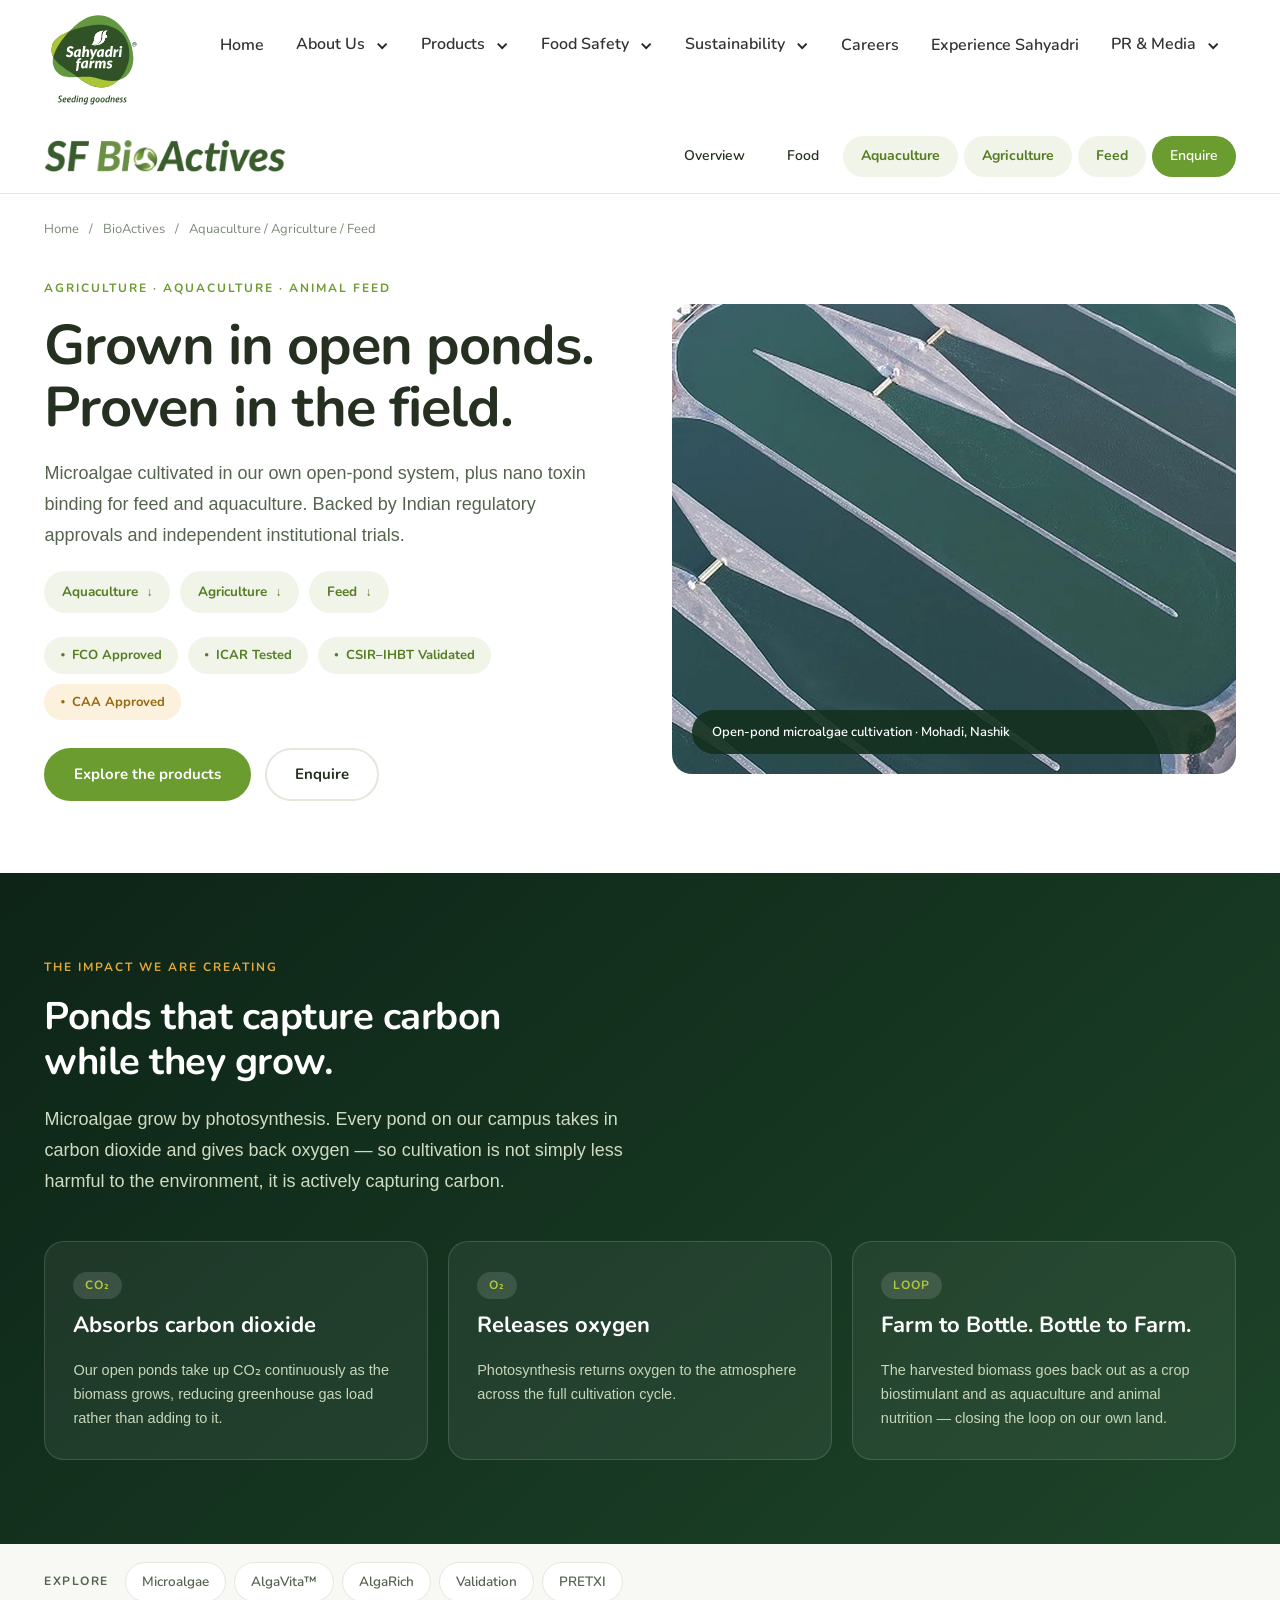
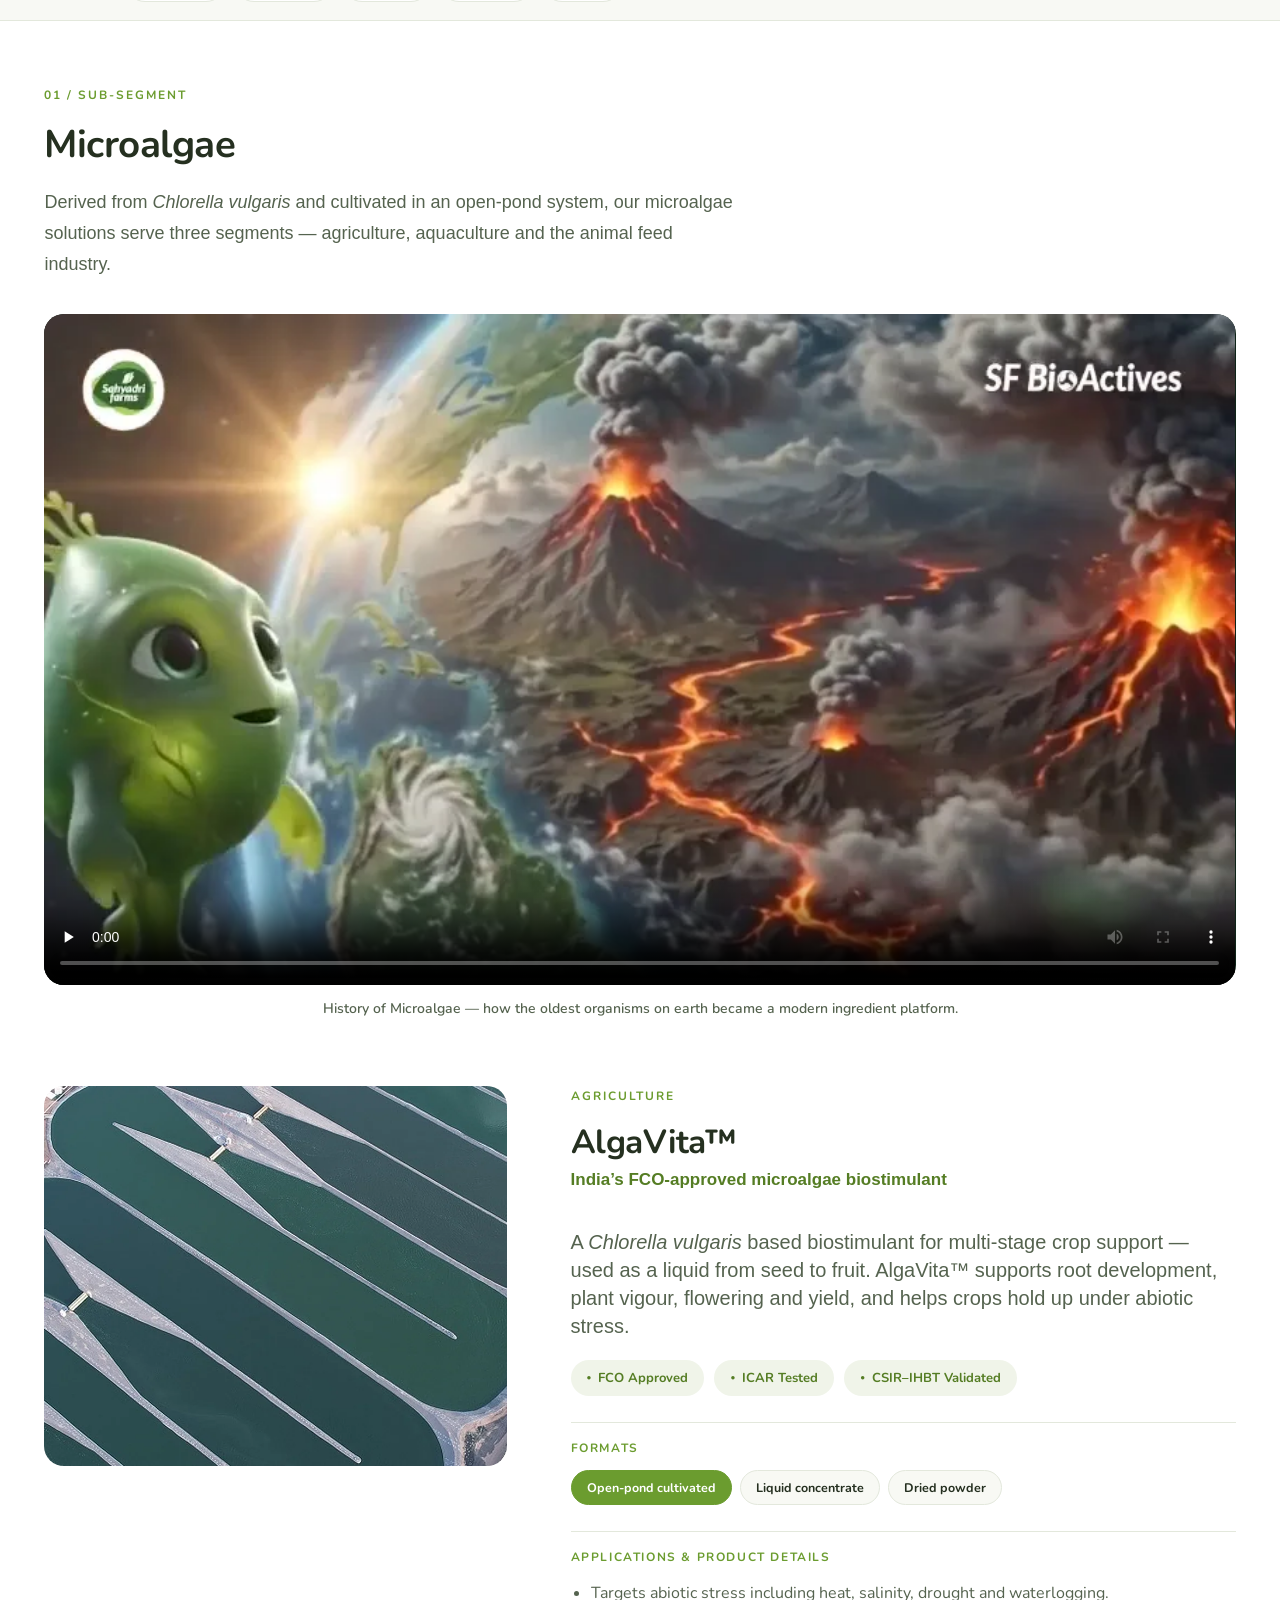
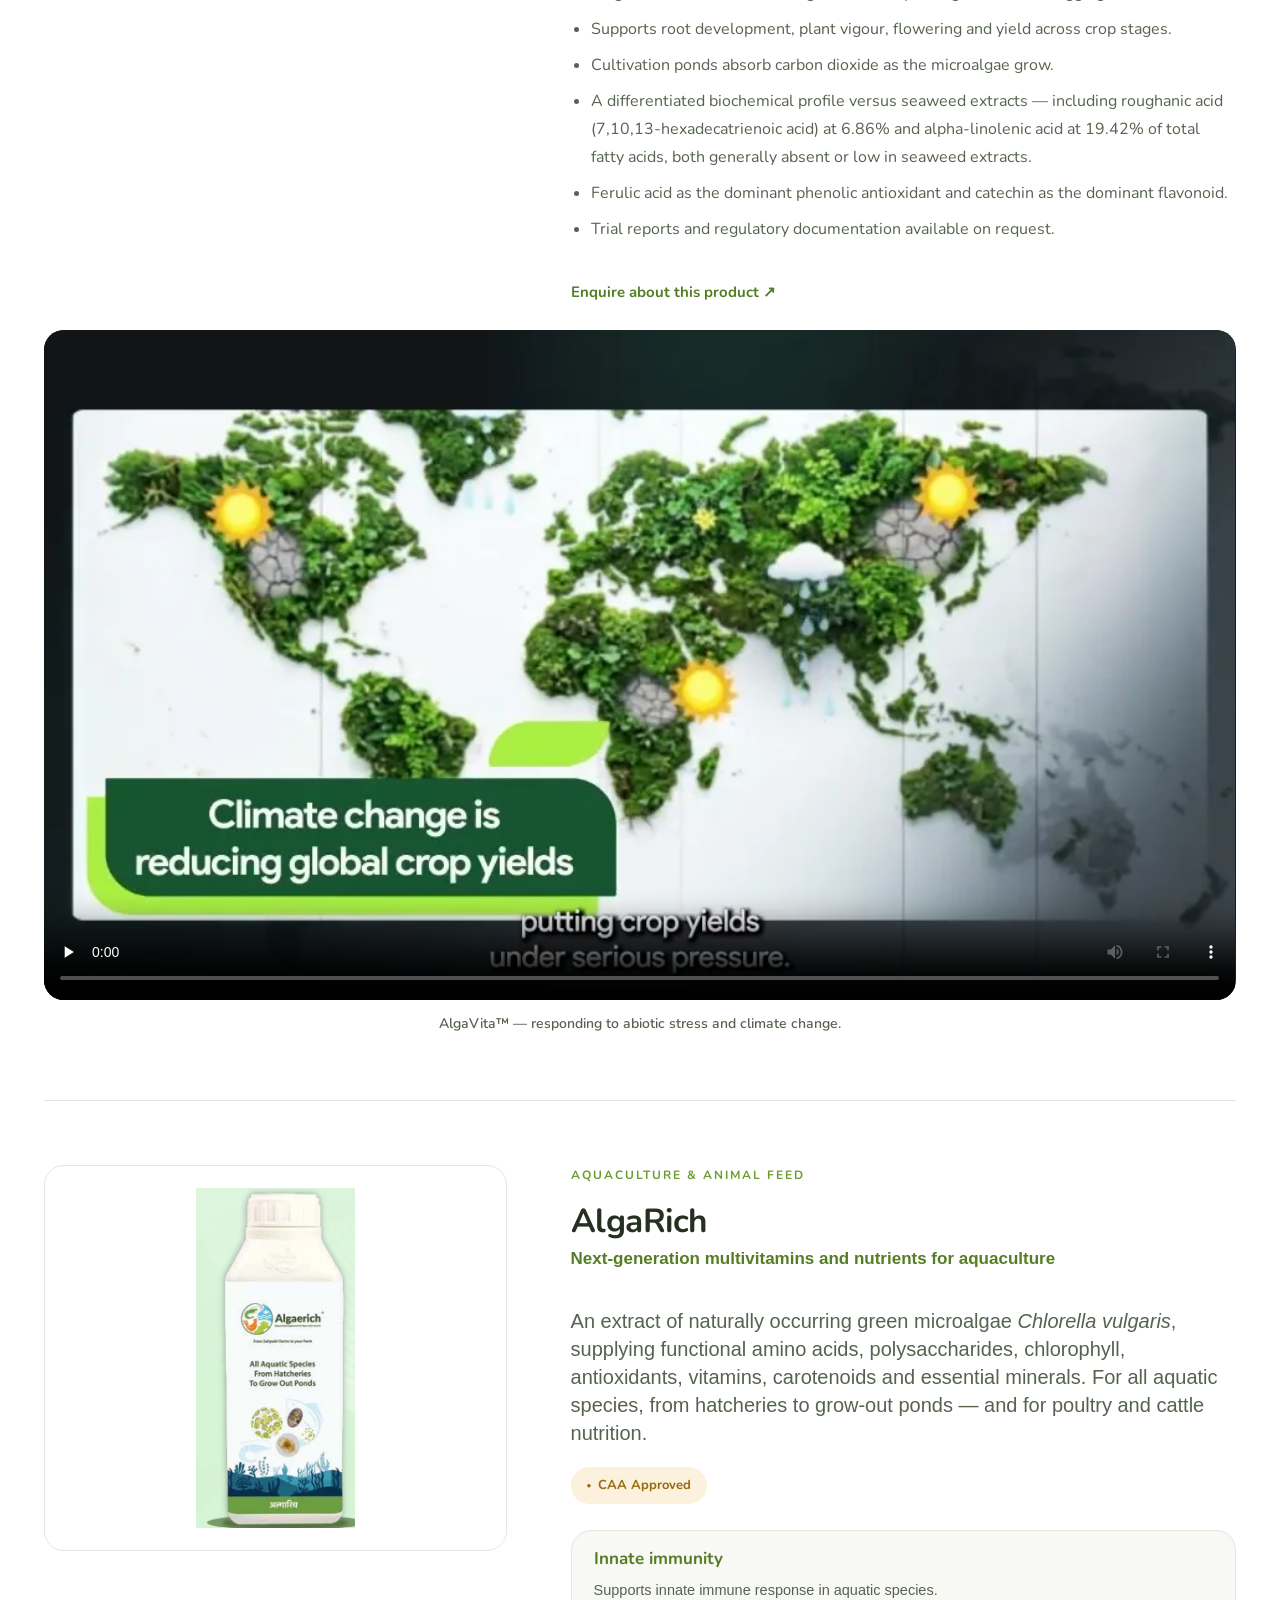
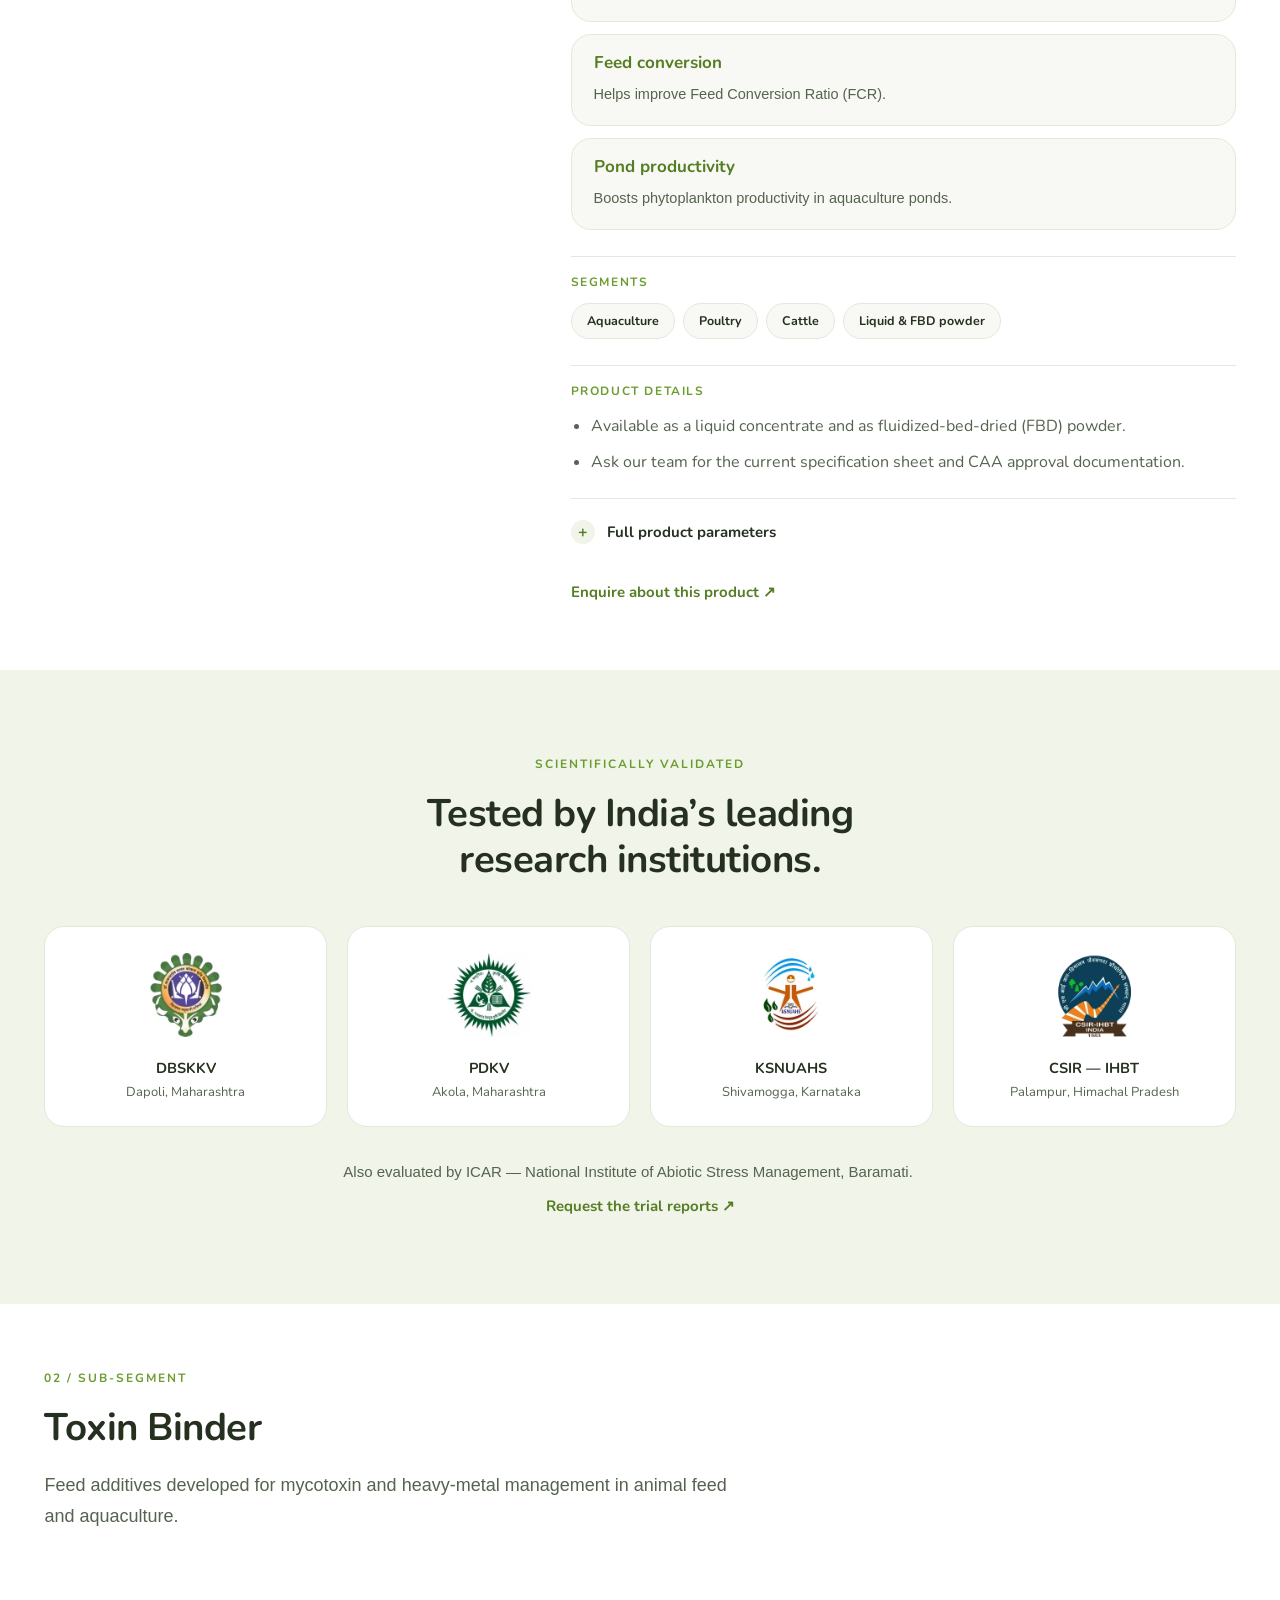
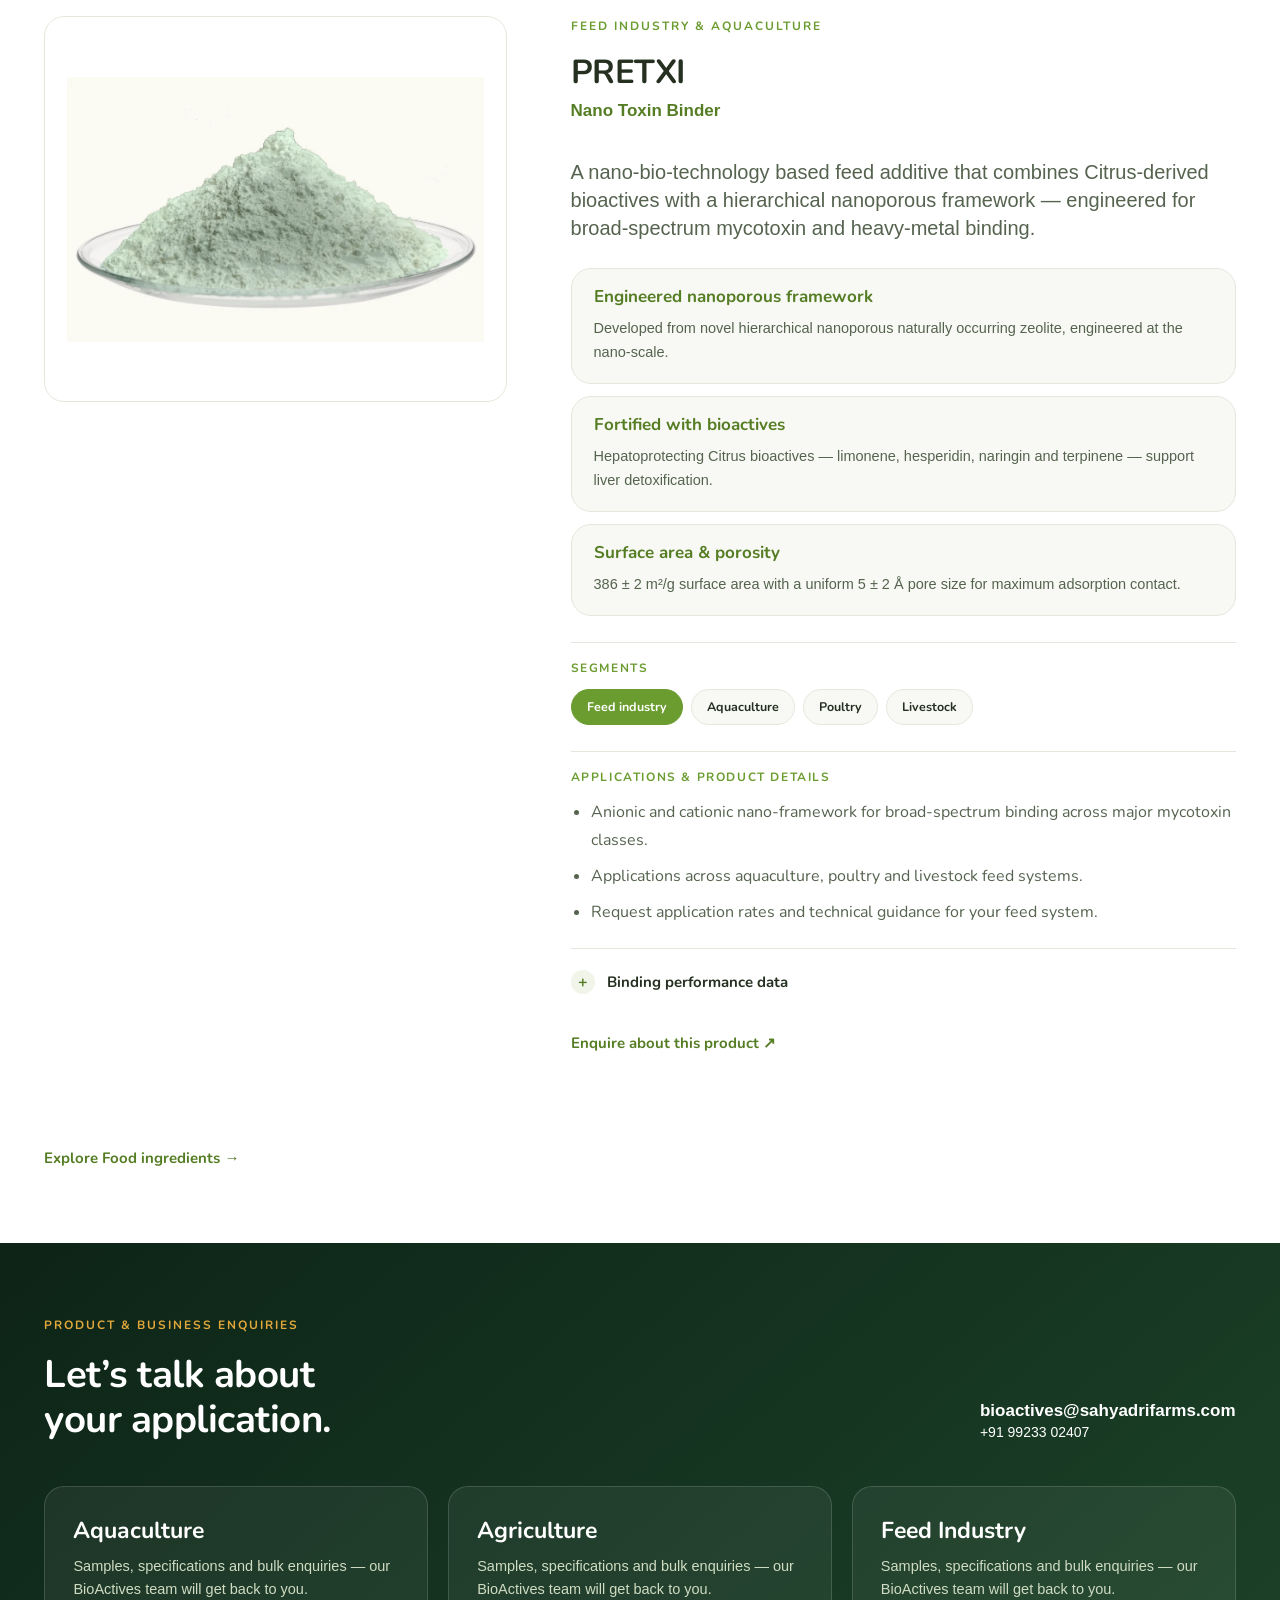
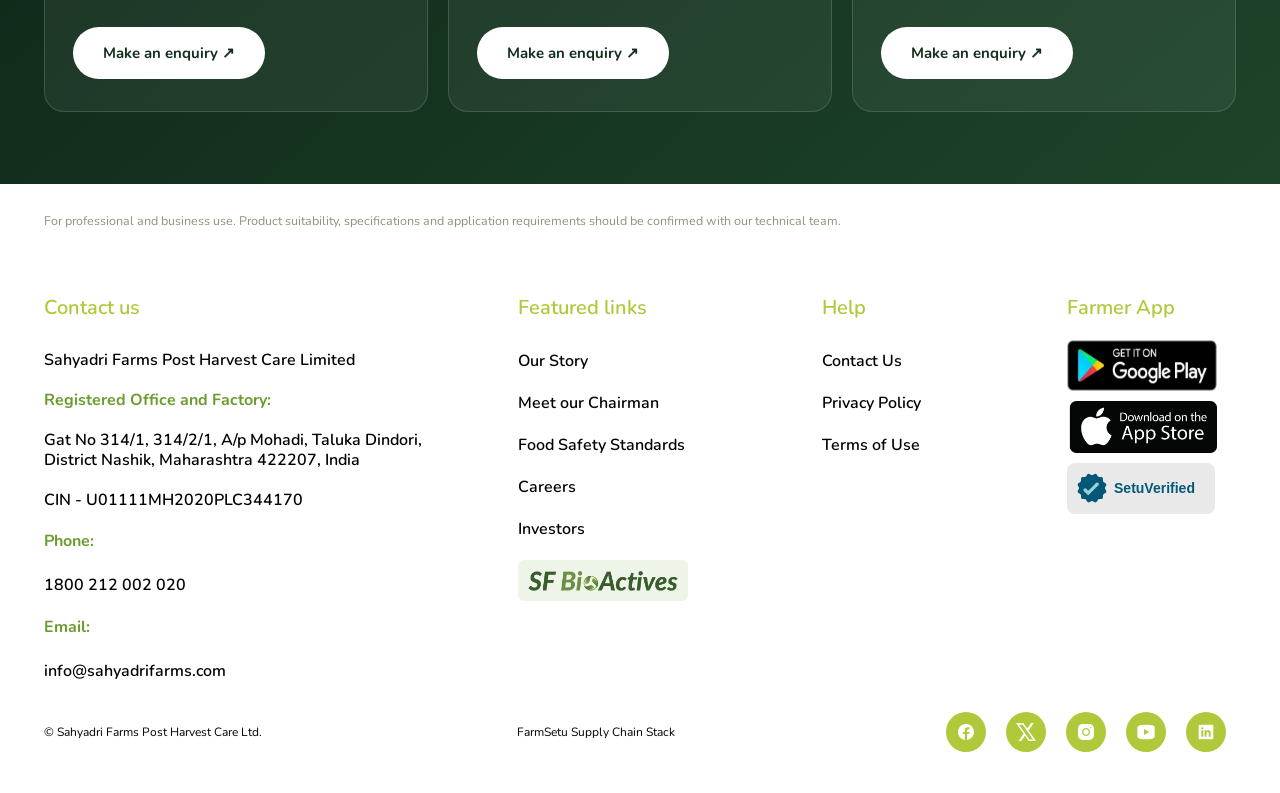
==== commit 8de33472: "Apply V2 feedback updates: headings, capitalization, nutrition steps, and placeholders - #1: Update " ====
--- a/bio-actives/aquaculture-agriculture-feed.html
+++ b/bio-actives/aquaculture-agriculture-feed.html
@@ -1 +1 @@
-<!DOCTYPE html><html lang="en" data-wf-site="62551fa7bee8db16e944f95d" data-wf-page="6451f20de6ab51c11d7281f7"><head><meta charset="utf-8"><meta name="viewport" content="width=device-width,initial-scale=1"><title>Aquaculture, agriculture & feed ingredients | SF BioActives</title><link rel="icon" href="../assets/logo%20(1)%20(2).webp"><link rel="stylesheet" href="../assets/site-fonts.css"><link rel="stylesheet" href="../assets/webflow-shared.css"><style>.w-webflow-badge{display:none!important}</style><meta name="description" content="Explore AlgaVita and AlgaRich microalgae solutions and PRETXI nano toxin binder."><meta property="og:title" content="Aquaculture, agriculture & feed ingredients | SF BioActives"><meta property="og:description" content="Explore AlgaVita and AlgaRich microalgae solutions and PRETXI nano toxin binder."><link rel="stylesheet" href="../assets/bio-actives.css?v=v15"></head><body><a href="#bio-main" style="position:absolute;left:-10000px" onfocus="this.style.left='12px'" onblur="this.style.left='-10000px'">Skip to content</a><div bind="11a788a2-a2bd-2140-ccd1-12ca644b210e" class="header-section-2"><div data-animation="default" class="navbar11_component w-nav" data-easing2="ease" data-easing="ease" data-collapse="medium" data-w-id="b6bd13ec-e638-4af0-0da8-ce3b8dacf3e6" role="banner" data-duration="400" bind="b6bd13ec-e638-4af0-0da8-ce3b8dacf3e6"><div class="main-header-container"><a href="https://www.sahyadrifarms.com/" class="navbar11_logo-link w-nav-brand"><img src="../assets/625cf519082278b79e72983f_Sahyadri_logo_size_5.54_in%20(1)-ai.svg" loading="lazy" alt="" class="main-header-logo"></a><a href="https://www.townscript.com/e/copy-of-the-vineyard-ultra-413204?fbclid=IwAR3aPaO8YxBANcYs_qrwce-fTKvbnLHiBgy1yIb55xZbuguWOdaVI-juPLk" class="navbar11_logo-link-copy w-nav-brand"><img src="../assets/SF%20ultra%20marathon%20logo-3.png" loading="lazy" alt="" class="main-header-logo-copy"></a><nav role="navigation" class="navbar11_menu w-nav-menu"><a href="https://www.sahyadrifarms.com/" class="nav-link-caeers w-nav-link"><strong class="text-careers">Home</strong></a><div data-hover="true" data-delay="100" bind="b6bd13ec-e638-4af0-0da8-ce3b8dacf3ed" data-w-id="b6bd13ec-e638-4af0-0da8-ce3b8dacf3ed" class="navbar11_menu-dropdown w-dropdown"><div class="navbar11_dropdown-toggle w-dropdown-toggle"><div bind="b6bd13ec-e638-4af0-0da8-ce3b8dacf3ef" class="dropdown-icon w-icon-dropdown-toggle"></div><div><a href="../bio-actives.html"><strong class="bold-text-3">About Us</strong></a></div></div><nav class="navbar11_dropdown-list w-dropdown-list"><div class="navbar11_dropdown-link-list"><a href="https://www.sahyadrifarms.com/about-us/our-story" class="navbar11_dropdown-link w-inline-block"><div class="navbar11_text-wrapper"><div class="text-weight-semibold-3">Our story</div></div></a><a href="https://www.sahyadrifarms.com/about-us/our-team" class="navbar11_dropdown-link w-inline-block"><div class="navbar11_text-wrapper"><div class="text-weight-semibold-3">Our team</div></div></a><a href="https://www.sahyadrifarms.com/about-us/milestones" class="navbar11_dropdown-link w-inline-block"><div class="navbar11_text-wrapper"><div class="text-weight-semibold-3">Milestones</div></div></a><div data-hover="true" data-delay="100" bind="15b63626-a4bf-45bc-46a3-632dfaaf27cf" class="navbar11_menu-dropdown w-dropdown"><div class="navbar11_dropdown-toggle-sub-text w-dropdown-toggle"><div bind="15b63626-a4bf-45bc-46a3-632dfaaf27d1" class="dropdown-icon-copy w-icon-dropdown-toggle"></div><div><a href="../bio-actives.html"><strong class="bold-text-3">Infrastructure</strong></a></div></div><nav class="navbar11_dropdown-list-copy w-dropdown-list"><div class="navbar11_dropdown-link-list"><a href="https://www.sahyadrifarms.com/post-harvest-infrastructure" class="navbar11_dropdown-link w-inline-block"><div class="navbar11_text-wrapper"><div class="text-weight-semibold-3">Post Harvest Infrastructure</div></div></a><a href="https://www.sahyadrifarms.com/about-us/infrastructure/ffc" class="navbar11_dropdown-link w-inline-block"><div class="navbar11_text-wrapper"><div class="text-weight-semibold-3">FFC</div></div></a></div></nav></div><a href="https://www.sahyadrifarms.com/about-us/skill-development-centre" class="nav-link-text w-inline-block"><div class="navbar11_text-wrapper"><div class="text-weight-semibold-3">Skill Development Centre</div></div></a><a href="https://www.sahyadrifarms.com/investor-relation" class="navbar11_dropdown-link w-inline-block"><div class="navbar11_text-wrapper"><div class="text-weight-semibold-3">Investor Relation</div></div></a></div></nav></div><div data-hover="true" data-delay="0" bind="0b17d4a0-3c8b-4c86-a14d-f7b609b84024" data-w-id="0b17d4a0-3c8b-4c86-a14d-f7b609b84024" class="navbar11_menu-dropdown w-dropdown"><div class="navbar11_dropdown-toggle w-dropdown-toggle"><div bind="0b17d4a0-3c8b-4c86-a14d-f7b609b84026" class="dropdown-icon w-icon-dropdown-toggle"></div><div><a href="../bio-actives.html"><strong class="bold-text-3">Products</strong></a></div></div><nav class="pr-nav-dropdown-productt w-dropdown-list"><div class="w-layout-hflex navbar11_dropdown-link-list"><a id="w-node-da858071-4df8-c5ae-22c6-a2f4bd5f49c7-644b210e" href="https://www.sahyadrifarms.com/products/core-crops" class="navbar11_dropdown-link w-inline-block"><div class="navbar11_text-wrapper"><div class="text-weight-semibold-3">Core Crops</div></div></a><a id="w-node-_67d35d69-6214-52e3-e295-047407137557-644b210e" href="https://www.sahyadrifarms.com/products/fresh-fruits" class="navbar11_dropdown-link w-inline-block"><div class="navbar11_text-wrapper"><div class="text-weight-semibold-3">Fresh Fruits</div></div></a><a id="w-node-af5e341f-6a73-9f05-b60d-8ca0737c4cc0-644b210e" href="https://www.sahyadrifarms.com/products/processed-fruits-and-vegetables" class="navbar11_dropdown-link w-inline-block"><div class="navbar11_text-wrapper"><div class="text-weight-semibold-3">Processed Foods</div></div></a><a id="w-node-e33461f8-f2d6-d352-ce09-63bb4c4eca9b-644b210e" href="https://www.sahyadrifarms.com/products/dry-fruits" class="navbar11_dropdown-link w-inline-block"><div><div class="text-weight-semibold-3 navbar11_text-wrapper">Dry Fruits</div></div></a><a id="w-node-_27b6adea-e498-46dc-8285-75a53d129d1d-644b210e" href="https://www.sahyadrifarms.com/frozen-vegetables-wholesale-preservative-free-fruits" class="navbar11_dropdown-link w-inline-block"><div><div class="text-weight-semibold-3 navbar11_text-wrapper">Kitchen Culture</div></div></a><a id="w-node-_5c007fb4-c5d6-a3aa-c84e-1dca9c32ca34-644b210e" href="https://www.sahyadrifarms.com/juice-farm" class="navbar11_dropdown-link hide w-inline-block"><div><div class="text-weight-semibold-3 navbar11_text-wrapper">The Juice Farm </div></div></a><div data-delay="0" data-hover="true" bind="e8865852-1b2f-7567-b86a-7f9b32fd15e5" class="navbar11_menu-dropdown bio hidden w-dropdown"><div class="navbar11_dropdown-toggle bio w-dropdown-toggle"><div bind="e8865852-1b2f-7567-b86a-7f9b32fd15e7" class="dropdown-icon bio-copy w-icon-dropdown-toggle"></div><div class="bold-text-3">Dried Segment</div></div><nav class="pr-nav-dropdown-productt w-dropdown-list"><div class="navbar11_dropdown-link-list"><a id="w-node-a6696567-4bce-60db-64bb-36cdc163b714-644b210e" href="https://www.sahyadrifarms.com/spray-dried" class="navbar11_dropdown-link w-inline-block"><div class="navbar11_text-wrapper"><div class="text-weight-semibold-3">Spray dried</div></div></a><a id="w-node-_98943e55-61ae-a568-8b3b-99ba9d7e6d6a-644b210e" href="https://www.sahyadrifarms.com/freeze-dried" class="navbar11_dropdown-link w-inline-block"><div class="navbar11_text-wrapper"><div class="text-weight-semibold-3">Freeze dried</div></div></a><a id="w-node-_6061c20e-d2d7-371a-0eae-42ac4a675c36-644b210e" href="https://www.sahyadrifarms.com/solar-dried" class="navbar11_dropdown-link w-inline-block"><div class="navbar11_text-wrapper"><div class="text-weight-semibold-3">Solar Dried</div></div></a></div></nav></div><div data-delay="0" data-hover="true" bind="32a297e1-02e4-374f-309d-8bdbd15b97d5" class="navbar11_menu-dropdown bio w-dropdown"><div class="navbar11_dropdown-toggle bio w-dropdown-toggle"><div bind="32a297e1-02e4-374f-309d-8bdbd15b97d7" class="dropdown-icon bio w-icon-dropdown-toggle"></div><div class="bold-text-3">BioActives</div></div><nav class="pr-nav-dropdown-productt w-dropdown-list"><div class="navbar11_dropdown-link-list"><a id="w-node-_32a297e1-02e4-374f-309d-8bdbd15b97dc-644b210e" href="../bio-actives.html" class="navbar11_dropdown-link w-inline-block"><div class="navbar11_text-wrapper"><div class="text-weight-semibold-3">BioActives</div></div></a><a href="../bio-actives/food.html" class="navbar11_dropdown-link w-inline-block" data-bio-category="food"><div class="navbar11_text-wrapper"><div class="text-weight-semibold-3">Food</div></div></a><a href="../bio-actives/aquaculture-agriculture-feed.html" class="navbar11_dropdown-link w-inline-block" data-bio-category="aquaculture-agriculture-feed"><div class="navbar11_text-wrapper"><div class="text-weight-semibold-3">Aquaculture / Agriculture / Feed Industry</div></div></a><a id="w-node-_32a297e1-02e4-374f-309d-8bdbd15b97e0-644b210e" href="https://www.sahyadrifarms.com/plankorevive" class="navbar11_dropdown-link hide w-inline-block"><div class="navbar11_text-wrapper"><div class="text-weight-semibold-3">Plankorevive</div></div></a><a id="w-node-_32a297e1-02e4-374f-309d-8bdbd15b97e4-644b210e" href="https://www.sahyadrifarms.com/pomegranate-based-bioactives" class="navbar11_dropdown-link hide w-inline-block"><div class="navbar11_text-wrapper"><div class="text-weight-semibold-3">Pomegranate Based Bioactives</div></div></a><a id="w-node-_32a297e1-02e4-374f-309d-8bdbd15b97e8-644b210e" href="https://www.sahyadrifarms.com/citrus-based-bioactives" class="navbar11_dropdown-link hide w-inline-block"><div class="navbar11_text-wrapper"><div class="text-weight-semibold-3">Citrus Based Bioactives</div></div></a></div></nav></div><div data-delay="0" data-hover="true" bind="4d8dec73-fd83-8b3c-1732-9c82c4041ebb" class="navbar11_menu-dropdown bio hidden w-dropdown"><div class="navbar11_dropdown-toggle bio w-dropdown-toggle"><div bind="4d8dec73-fd83-8b3c-1732-9c82c4041ebd" class="dropdown-icon bio w-icon-dropdown-toggle"></div><div class="bold-text-3">Microalgae</div></div><nav class="pr-nav-dropdown-productt w-dropdown-list"><div class="navbar11_dropdown-link-list"><a id="w-node-_4d8dec73-fd83-8b3c-1732-9c82c4041ec2-644b210e" href="https://www.sahyadrifarms.com/microalgae" class="navbar11_dropdown-link w-inline-block"><div class="navbar11_text-wrapper"><div class="text-weight-semibold-3">Agriculture</div></div></a><a id="w-node-_4d8dec73-fd83-8b3c-1732-9c82c4041ec6-644b210e" href="https://www.sahyadrifarms.com/plankorevive" class="navbar11_dropdown-link hide w-inline-block"><div class="navbar11_text-wrapper"><div class="text-weight-semibold-3">Plankorevive</div></div></a><a id="w-node-_4d8dec73-fd83-8b3c-1732-9c82c4041eca-644b210e" href="https://www.sahyadrifarms.com/aquaculture" class="navbar11_dropdown-link w-inline-block"><div class="navbar11_text-wrapper"><div class="text-weight-semibold-3">Aquaculture</div></div></a></div></nav></div></div></nav></div><div data-hover="true" data-delay="100" bind="048e5941-d92e-407d-7ae7-375a465c8fdf" data-w-id="048e5941-d92e-407d-7ae7-375a465c8fdf" class="navbar11_menu-dropdown w-dropdown"><div class="navbar11_dropdown-toggle w-dropdown-toggle"><div bind="048e5941-d92e-407d-7ae7-375a465c8fe1" class="dropdown-icon w-icon-dropdown-toggle"></div><div><a href="../bio-actives.html"><strong class="bold-text-3">Food Safety</strong></a></div></div><nav class="navbar_dropdown w-dropdown-list"><div class="navbar11_dropdown-link-list"><a href="https://www.sahyadrifarms.com/food-safety/standards" class="navbar11_dropdown-link w-inline-block"><div class="navbar11_text-wrapper"><div class="text-weight-semibold-3">Standards</div></div></a><a href="https://www.sahyadrifarms.com/food-safety/traceability" class="navbar11_dropdown-link w-inline-block"><div class="navbar11_text-wrapper"><div class="text-weight-semibold-3">Traceability</div></div></a></div></nav></div><div data-hover="true" data-delay="100" bind="50d8fd95-9f67-b42e-c43a-90d43d9ea6a4" class="navbar11_menu-dropdown w-dropdown"><div class="navbar11_dropdown-toggle w-dropdown-toggle"><div bind="50d8fd95-9f67-b42e-c43a-90d43d9ea6a6" class="dropdown-icon w-icon-dropdown-toggle"></div><div><a href="../bio-actives.html"><strong class="bold-text-3">Sustainability</strong></a></div></div><nav class="navbar_dropdown w-dropdown-list"><div class="navbar11_dropdown-link-list"><a href="https://www.sahyadrifarms.com/sustainability/environment" class="navbar11_dropdown-link w-inline-block"><div class="navbar11_text-wrapper"><div class="text-weight-semibold-3">Environment</div></div></a><a href="https://www.sahyadrifarms.com/sustainability/transparency-and-fair-equity" class="navbar11_dropdown-link w-inline-block"><div class="navbar11_text-wrapper"><div class="text-weight-semibold-3">Transparency and Fair Equity</div></div></a><a href="https://www.sahyadrifarms.com/expert-association" class="navbar11_dropdown-link w-inline-block"><div class="navbar11_text-wrapper"><div class="text-weight-semibold-3">Association with Experts</div></div></a></div></nav></div><a href="https://www.sahyadrifarms.com/careers" class="nav-link-caeers w-nav-link"><strong class="text-careers">Careers</strong></a><a href="https://www.sahyadrifarms.com/experience-sahyadri" class="nav-link-caeers w-nav-link"><strong class="text-careers">Experience Sahyadri</strong></a><a href="https://www.sahyadrifarms.com/pr-media" class="nav-link-caeers pr-media w-nav-link"><strong class="text-careers">PR &amp; Media</strong></a><div data-hover="true" data-delay="100" bind="dc3a9e29-e383-077d-5385-e776fe84f732" class="navbar11_menu-dropdown w-dropdown"><div class="navbar11_dropdown-toggle w-dropdown-toggle"><div bind="dc3a9e29-e383-077d-5385-e776fe84f734" class="dropdown-icon w-icon-dropdown-toggle"></div><div><a href="../bio-actives.html"><strong class="bold-text-3">PR &amp; Media</strong></a></div></div><nav class="navbar_dropdown w-dropdown-list"><div class="navbar11_dropdown-link-list"><a href="https://www.sahyadrifarms.com/pr-media" class="navbar11_dropdown-link w-inline-block"><div class="navbar11_text-wrapper"><div class="text-weight-semibold-3">PR &amp; Media</div></div></a><a href="https://www.sahyadrifarms.com/blog" class="navbar11_dropdown-link w-inline-block"><div class="navbar11_text-wrapper"><div class="text-weight-semibold-3">Blogs</div></div></a></div></nav></div></nav><div class="navbar11_menu-button w-nav-button"><div class="menu-icon1"><div class="menu-icon1_line-top"></div><div class="menu-icon1_line-middle"><div class="menu-icon_line-middle-inner"></div></div><div class="menu-icon1_line-bottom"></div></div></div></div></div></div><main class="ba" id="bio-main"><div class="ba-bar"><div class="ba-wrap"><a class="ba-brand" href="../bio-actives.html"><img src="../assets/SFB_logo-2.png" alt="SF BioActives"></a><nav class="ba-nav" aria-label="Bio-Actives"><a href="../bio-actives.html">Overview</a><a href="../bio-actives/food.html">Food</a><a href="#aquaculture" aria-current="page">Aquaculture</a><a href="#agriculture" aria-current="page">Agriculture</a><a href="#feed" aria-current="page">Feed</a><a class="ba-nav-cta" href="#enquire">Enquire</a></nav></div></div><div class="ba-wrap"><nav class="ba-crumbs" aria-label="Breadcrumb"><a href="https://www.sahyadrifarms.com/">Home</a><span>/</span><a href="../bio-actives.html">BioActives</a><span>/</span><span aria-current="page">Aquaculture / Agriculture / Feed</span></nav><section class="ba-hero"><div><div class="ba-eyebrow">Agriculture · Aquaculture · Animal feed</div><h1>Grown in open ponds.<br>Proven in the field.</h1><p class="ba-lead">Microalgae cultivated in our own open-pond system, plus nano toxin binding for feed and aquaculture. Backed by Indian regulatory approvals and independent institutional trials.</p><nav class="ba-chips" aria-label="Jump to a segment"><a class="ba-chip" href="#aquaculture">Aquaculture</a><a class="ba-chip" href="#agriculture">Agriculture</a><a class="ba-chip" href="#feed">Feed</a></nav><div class="ba-badges"><span class="ba-badge">FCO Approved</span><span class="ba-badge">ICAR Tested</span><span class="ba-badge">CSIR–IHBT Validated</span><span class="ba-badge gold">CAA Approved</span></div><div class="ba-actions"><a class="ba-button" href="#microalgae">Explore the products</a><a class="ba-button outline" href="mailto:bioactives@sahyadrifarms.com">Enquire</a></div></div><div class="ba-hero-media"><img src="../assets/bio-actives/ponds-wide.webp" alt="Aerial view of the open-pond microalgae cultivation system at Sahyadri Farms" loading="eager" decoding="async" width="1242" height="698"><div class="ba-caption">Open-pond microalgae cultivation · Mohadi, Nashik</div></div></section></div><section class="ba-section forest" id="impact"><div class="ba-wrap"><div class="ba-intro"><div class="ba-eyebrow">The impact we are creating</div><h2>Ponds that capture carbon<br>while they grow.</h2><p class="ba-lead">Microalgae grow by photosynthesis. Every pond on our campus takes in carbon dioxide and gives back oxygen — so cultivation is not simply less harmful to the environment, it is actively capturing carbon.</p></div><div class="ba-cards"><div class="ba-card"><span class="ba-number">CO₂</span><h3>Absorbs carbon dioxide</h3><p>Our open ponds take up CO₂ continuously as the biomass grows, reducing greenhouse gas load rather than adding to it.</p></div><div class="ba-card"><span class="ba-number">O₂</span><h3>Releases oxygen</h3><p>Photosynthesis returns oxygen to the atmosphere across the full cultivation cycle.</p></div><div class="ba-card"><span class="ba-number">LOOP</span><h3>Farm to Bottle. Bottle to Farm.</h3><p>The harvested biomass goes back out as a crop biostimulant and as aquaculture and animal nutrition — closing the loop on our own land.</p></div></div></div></section><nav class="ba-jumps" aria-label="Products on this page"><div class="ba-wrap"><strong>Explore</strong><a href="#microalgae">Microalgae</a><a href="#agriculture">AlgaVita™</a><a href="#aquaculture">AlgaRich</a><a href="#validation">Validation</a><a href="#feed">PRETXI</a></div></nav><section class="ba-wrap ba-products"><div class="ba-group" id="microalgae"><div class="ba-eyebrow">01 / Sub-segment</div><h2>Microalgae</h2><p class="ba-lead">Derived from <em>Chlorella vulgaris</em> and cultivated in an open-pond system, our microalgae solutions serve three segments — agriculture, aquaculture and the animal feed industry.</p><figure class="ba-video"><video controls preload="none" playsinline poster="../assets/videos/poster-microalgae-history.webp" width="848" height="478"><source src="../assets/videos/microalgae-history.mp4" type="video/mp4">Your browser cannot play this video. <a href="../assets/videos/microalgae-history.mp4">Download it instead.</a></video><figcaption>History of Microalgae — how the oldest organisms on earth became a modern ingredient platform.</figcaption></figure></div><article class="ba-product no-divider" id="agriculture"><div class="ba-product-media photo"><img src="../assets/bio-actives/ponds-wide.webp" alt="Open microalgae cultivation ponds where AlgaVita is grown" loading="lazy" decoding="async"></div><div class="ba-product-info"><div class="ba-product-head"><div class="ba-eyebrow">Agriculture</div><h2>AlgaVita™</h2><p class="ba-subtitle">India’s FCO-approved microalgae biostimulant</p></div><p>A <em>Chlorella vulgaris</em> based biostimulant for multi-stage crop support — used as a liquid from seed to fruit. AlgaVita™ supports root development, plant vigour, flowering and yield, and helps crops hold up under abiotic stress.</p><div class="ba-badges"><span class="ba-badge">FCO Approved</span><span class="ba-badge">ICAR Tested</span><span class="ba-badge">CSIR–IHBT Validated</span></div><div class="ba-spec"><h4>Formats</h4><div class="ba-tags"><span class="lead">Open-pond cultivated</span><span>Liquid concentrate</span><span>Dried powder</span></div></div><div class="ba-spec"><h4>Applications &amp; product details</h4><ul><li>Targets abiotic stress including heat, salinity, drought and waterlogging.</li><li>Supports root development, plant vigour, flowering and yield across crop stages.</li><li>Cultivation ponds absorb carbon dioxide as the microalgae grow.</li><li>A differentiated biochemical profile versus seaweed extracts — including roughanic acid (7,10,13-hexadecatrienoic acid) at 6.86% and alpha-linolenic acid at 19.42% of total fatty acids, both generally absent or low in seaweed extracts.</li><li>Ferulic acid as the dominant phenolic antioxidant and catechin as the dominant flavonoid.</li><li>Trial reports and regulatory documentation available on request.</li></ul></div><a class="ba-text-link" href="mailto:bioactives@sahyadrifarms.com?subject=Product%20enquiry%3A%20AlgaVita%E2%84%A2">Enquire about this product ↗</a></div></article><figure class="ba-video"><video controls preload="none" playsinline poster="../assets/videos/poster-algavita.webp" width="960" height="540"><source src="../assets/videos/algavita-abiotic-stress.mp4" type="video/mp4">Your browser cannot play this video. <a href="../assets/videos/algavita-abiotic-stress.mp4">Download it instead.</a></video><figcaption>AlgaVita™ — responding to abiotic stress and climate change.</figcaption></figure><article class="ba-product" id="aquaculture"><div class="ba-product-media"><img src="../assets/bio-actives/algarich.webp" alt="AlgaRich microalgae aquaculture supplement bottle" loading="lazy" decoding="async"></div><div class="ba-product-info"><div class="ba-product-head"><div class="ba-eyebrow">Aquaculture &amp; animal feed</div><h2>AlgaRich</h2><p class="ba-subtitle">Next-generation multivitamins and nutrients for aquaculture</p></div><p>An extract of naturally occurring green microalgae <em>Chlorella vulgaris</em>, supplying functional amino acids, polysaccharides, chlorophyll, antioxidants, vitamins, carotenoids and essential minerals. For all aquatic species, from hatcheries to grow-out ponds — and for poultry and cattle nutrition.</p><div class="ba-badges"><span class="ba-badge gold">CAA Approved</span></div><div class="ba-cards" style="margin:26px 0"><div class="ba-card"><h4>Innate immunity</h4><p>Supports innate immune response in aquatic species.</p></div><div class="ba-card"><h4>Feed conversion</h4><p>Helps improve Feed Conversion Ratio (FCR).</p></div><div class="ba-card"><h4>Pond productivity</h4><p>Boosts phytoplankton productivity in aquaculture ponds.</p></div></div><div class="ba-spec"><h4>Segments</h4><div class="ba-tags"><span>Aquaculture</span><span>Poultry</span><span>Cattle</span><span>Liquid &amp; FBD powder</span></div></div><div class="ba-spec"><h4>Product details</h4><ul><li>Available as a liquid concentrate and as fluidized-bed-dried (FBD) powder.</li><li>Ask our team for the current specification sheet and CAA approval documentation.</li></ul><details class="ba-details"><summary>Full product parameters</summary><div class="ba-table-wrap"><table><caption>AlgaRich product parameters. Composition values refer to FBD powder; confirm the current specification with our team.</caption><thead><tr><th scope="col">Parameter</th><th scope="col">Value / format</th></tr></thead><tbody><tr><th scope="row">Source organism</th><td>Chlorella vulgaris</td></tr><tr><th scope="row">Available formats</th><td>Liquid concentrate; fluidized-bed-dried (FBD) powder</td></tr><tr><th scope="row">Crude protein</th><td>21.51 ± 0.53%</td></tr><tr><th scope="row">Crude fat</th><td>2.64 ± 0.30%</td></tr><tr><th scope="row">Crude fibre</th><td>6.80%</td></tr><tr><th scope="row">Acid insoluble ash</th><td>10.9 ± 0.4%</td></tr><tr><th scope="row">Moisture</th><td>3.50%</td></tr><tr><th scope="row">Alpha-linolenic acid (ALA)</th><td>512.68 ± 8.1 mg/100 g</td></tr><tr><th scope="row">Total phenolics</th><td>116.01 ± 1.06 mg/100 g</td></tr><tr><th scope="row">Total flavonoids</th><td>80.50 ± 3.00 mg/100 g</td></tr><tr><th scope="row">Total chlorophyll</th><td>10.31 ± 0.3 mg/100 g</td></tr><tr><th scope="row">Total carotenoid</th><td>1.67 ± 0.10 mg/100 g</td></tr><tr><th scope="row">DPPH radical inhibition</th><td>54.30% @ 500 µg/mL</td></tr><tr><th scope="row">ABTS radical inhibition</th><td>49.43% @ 500 µg/mL</td></tr><tr><th scope="row">FRAP (ferric reducing power)</th><td>81.89% @ 500 µg/mL</td></tr><tr><th scope="row">PUFA share of total fatty acids</th><td>~40%</td></tr></tbody></table></div></details></div><a class="ba-text-link" href="mailto:bioactives@sahyadrifarms.com?subject=Product%20enquiry%3A%20AlgaRich">Enquire about this product ↗</a></div></article></section><section class="ba-section sage" id="validation"><div class="ba-wrap ba-validation"><div class="ba-eyebrow">Scientifically validated</div><h2>Tested by India’s leading research institutions.</h2><div class="ba-logos"><figure class="ba-logo"><img src="../assets/bio-actives/logo-dbskkv.webp" alt="Dr. Balasaheb Sawant Konkan Krishi Vidyapeeth" width="200" height="200" loading="lazy" decoding="async"><figcaption><b>DBSKKV</b>Dapoli, Maharashtra</figcaption></figure><figure class="ba-logo"><img src="../assets/bio-actives/logo-pdkv.webp" alt="Dr. Panjabrao Deshmukh Krishi Vidyapeeth" width="200" height="200" loading="lazy" decoding="async"><figcaption><b>PDKV</b>Akola, Maharashtra</figcaption></figure><figure class="ba-logo"><img src="../assets/bio-actives/logo-ksnuahs.webp" alt="Keladi Shivappa Nayaka University of Agricultural and Horticultural Sciences" width="200" height="200" loading="lazy" decoding="async"><figcaption><b>KSNUAHS</b>Shivamogga, Karnataka</figcaption></figure><figure class="ba-logo"><img src="../assets/bio-actives/logo-csir-ihbt.webp" alt="CSIR — Institute of Himalayan Bioresource Technology" width="198" height="200" loading="lazy" decoding="async"><figcaption><b>CSIR — IHBT</b>Palampur, Himachal Pradesh</figcaption></figure></div><p class="ba-validation-note">Also evaluated by ICAR — National Institute of Abiotic Stress Management, Baramati.</p><a class="ba-text-link" href="mailto:bioactives@sahyadrifarms.com?subject=Request%3A%20Microalgae%20trial%20reports">Request the trial reports ↗</a></div></section><section class="ba-wrap ba-products"><div class="ba-group" id="toxin-binder"><div class="ba-eyebrow">02 / Sub-segment</div><h2>Toxin Binder</h2><p class="ba-lead">Feed additives developed for mycotoxin and heavy-metal management in animal feed and aquaculture.</p></div><article class="ba-product" id="feed"><div class="ba-product-media"><img src="../assets/bio-actives/pretxi.webp" alt="PRETXI nano toxin binder powder on a glass dish" loading="lazy" decoding="async"></div><div class="ba-product-info"><div class="ba-product-head"><div class="ba-eyebrow">Feed industry &amp; aquaculture</div><h2>PRETXI</h2><p class="ba-subtitle">Nano Toxin Binder</p></div><p>A nano-bio-technology based feed additive that combines citrus-derived bioactives with a hierarchical nanoporous framework — engineered for broad-spectrum mycotoxin and heavy-metal binding.</p><div class="ba-cards" style="margin:26px 0"><div class="ba-card"><h4>Engineered nanoporous framework</h4><p>Developed from novel hierarchical nanoporous naturally occurring zeolite, engineered at the nano-scale.</p></div><div class="ba-card"><h4>Fortified with bioactives</h4><p>Hepatoprotecting citrus bioactives — limonene, hesperidin, naringin and terpinene — support liver detoxification.</p></div><div class="ba-card"><h4>Surface area &amp; porosity</h4><p>386 ± 2 m²/g surface area with a uniform 5 ± 2 Å pore size for maximum adsorption contact.</p></div></div><div class="ba-spec"><h4>Segments</h4><div class="ba-tags"><span class="lead">Feed industry</span><span>Aquaculture</span><span>Poultry</span><span>Livestock</span></div></div><div class="ba-spec"><h4>Applications &amp; product details</h4><ul><li>Anionic and cationic nano-framework for broad-spectrum binding across major mycotoxin classes.</li><li>Applications across aquaculture, poultry and livestock feed systems.</li><li>Request application rates and technical guidance for your feed system.</li></ul><details class="ba-details"><summary>Binding performance data</summary><div class="ba-table-wrap"><table><caption>Adsorption efficiency across physiological pH conditions, at 50 ppb concentration.</caption><thead><tr><th scope="col">Toxin</th><th scope="col">pH 3.5</th><th scope="col">pH 7.0</th><th scope="col">pH 8.0</th></tr></thead><tbody><tr><th scope="row">Aflatoxin B1</th><td>97.01%</td><td>98.47%</td><td>98.73%</td></tr><tr><th scope="row">Ochratoxin</th><td>97%</td><td>97%</td><td>97%</td></tr><tr><th scope="row">T2</th><td>97%</td><td>97%</td><td>97%</td></tr><tr><th scope="row">Purocamtoxin</th><td>97%</td><td>97%</td><td>97%</td></tr></tbody></table></div></details></div><a class="ba-text-link" href="mailto:bioactives@sahyadrifarms.com?subject=Product%20enquiry%3A%20PRETXI">Enquire about this product ↗</a></div></article></section><div class="ba-wrap"><a class="ba-back" href="../bio-actives/food.html">Explore Food ingredients →</a></div><section class="ba-cta ba-cta-segments" id="enquire"><div class="ba-wrap"><div class="ba-cta-head"><div><div class="ba-eyebrow">Product &amp; business enquiries</div><h2>Let’s talk about<br>your application.</h2></div><div><p class="ba-contact"><a href="mailto:bioactives@sahyadrifarms.com">bioactives@sahyadrifarms.com</a></p><p class="ba-small"><a href="tel:+919923302407">+91 99233 02407</a></p></div></div><div class="ba-cta-options"><div class="ba-cta-option"><h3>Aquaculture</h3><p>Samples, specifications and bulk enquiries — our BioActives team will get back to you.</p><a class="ba-button light" href="mailto:bioactives@sahyadrifarms.com?subject=Enquiry%3A%20Aquaculture">Make an enquiry ↗</a></div><div class="ba-cta-option"><h3>Agriculture</h3><p>Samples, specifications and bulk enquiries — our BioActives team will get back to you.</p><a class="ba-button light" href="mailto:bioactives@sahyadrifarms.com?subject=Enquiry%3A%20Agriculture">Make an enquiry ↗</a></div><div class="ba-cta-option"><h3>Feed Industry</h3><p>Samples, specifications and bulk enquiries — our BioActives team will get back to you.</p><a class="ba-button light" href="mailto:bioactives@sahyadrifarms.com?subject=Enquiry%3A%20Feed%20Industry">Make an enquiry ↗</a></div></div></div></section><div class="ba-wrap ba-disclaimer">For professional and business use. Product suitability, specifications and application requirements should be confirmed with our technical team.</div></main><div bind="1a312444-901e-8555-bbf1-504a9a10fdab" class="main-footer"><div class="footer-contianer"><div class="w-layout-grid footer-grid-01"><div id="w-node-_1a312444-901e-8555-bbf1-504a9a10fdb7-9a10fdab" class="footer-column-2"><div class="footer-title">Contact us</div><a href="../bio-actives.html" class="footer-link-copy">Sahyadri Farms Post Harvest Care Limited<br><strong><br>Registered Office and Factory:<br></strong>‍<br>Gat No 314/1, 314/2/1, A/p Mohadi, Taluka Dindori, <br>District Nashik, Maharashtra 422207, India<br><br>CIN - U01111MH2020PLC344170</a><a href="../bio-actives.html" class="footer-link-6"><strong>Phone:<br>‍<br></strong>1800 212 002 020</a><a href="mailto:info@sahyadrifarms.com" class="footer-link-6"><strong>Email:<br>‍<br></strong>info@sahyadrifarms.com</a></div><div class="footer-column-links"><div class="footer-title">Featured links</div><a href="https://www.sahyadrifarms.com/about-us/our-story" class="footer-link-6">Our Story</a><a href="https://www.sahyadrifarms.com/about-us/our-team" class="footer-link-6">Meet our Chairman</a><a href="https://www.sahyadrifarms.com/food-safety/standards" class="footer-link-6">Food Safety Standards</a><a href="https://www.sahyadrifarms.com/careers" class="footer-link-6">Careers</a><a href="https://www.sahyadrifarms.com/investors" class="footer-link-6">Investors</a><a href="https://www.sahyadrifarms.com/bio-actives" class="sf_bio-link w-inline-block"><div class="logo-container"><img src="../assets/SFB_logo-2.png" loading="lazy" sizes="(max-width: 479px) 100vw, (max-width: 1439px) 49vw, 50vw" alt="" class="bio-active-logo"></div></a></div><div id="w-node-_1a312444-901e-8555-bbf1-504a9a10fdda-9a10fdab" class="footer-column-help"><div class="footer-title">Help</div><a href="https://www.sahyadrifarms.com/contact-us" class="footer-link-6">Contact Us</a><a href="https://www.sahyadrifarms.com/privacy-policy" class="footer-link-6">Privacy Policy</a><a href="https://www.sahyadrifarms.com/terms-of-use" class="footer-link-6">Terms of Use</a></div><div id="w-node-_3320db21-c37c-c5e6-de27-a47f0c8a517e-9a10fdab" class="footer-column-for-playstore"><div class="footer-title">Farmer App</div><div class="playstore-and-appstore"><a href="https://play.google.com/store/apps/details?id=co.setu.farm" target="_blank" class="app-link w-inline-block"><img src="../assets/6260ef4f200c64facaf15855_google_play.webp" loading="lazy" alt="Download SetuFarm App" class="play-store-icon"></a><a href="https://apps.apple.com/in/app/setufarm/id1622183900" target="_blank" class="appstore_link w-inline-block"><img src="../assets/app-store-logo.webp" loading="lazy" sizes="(max-width: 479px) 0px, 100vw" alt="Download SetuFarm App" class="apple-icon"></a><a href="https://app.setu.farm/" bind="7660f966-90d2-7f04-cf1f-6906bfbca9ed" class="cta_hero-button footer hide w-button">Enterprise Login</a><a href="https://www.setu.network/sahyadri-farms-profile.html" target="_blank" class="setu-verified-link w-inline-block"><div class="setu-verified"><img width="25" height="" alt="setu verified " src="../assets/642a758d7473913bde2e11a3_SetuVerified.svg" loading="lazy" class="verified-logo"><h2 class="heading-65">SetuVerified</h2></div></a></div></div></div><div class="footer-bottom"><a href="https://www.sahyadrifarms.com/terms-of-use" class="secondary-link">© Sahyadri Farms Post Harvest Care Ltd.<br></a><a href="https://farmsetu.co" target="_blank" class="secondary-link middle">FarmSetu Supply Chain Stack</a><div class="footer-social-logo"><a href="https://www.facebook.com/SahyadriFarms/" target="_blank" class="social-link-2 w-inline-block"><img src="../assets/icons8-facebook%20(1).svg" alt="" class="social-icon"></a><a href="https://twitter.com/SahyadriFarms" target="_blank" class="social-link-2 w-inline-block"><img src="../assets/twitter-icon.svg" alt="" class="social-icon"></a><a href="https://www.instagram.com/sahyadrifarms/" target="_blank" class="social-link-2 w-inline-block"><img src="../assets/icons8-instagram.svg" alt="" class="social-icon"></a><a href="https://www.youtube.com/c/SahyadriFarms" target="_blank" class="social-link-2 w-inline-block"><img src="../assets/icons8-youtube.svg" alt="" class="social-icon"></a><a href="https://www.linkedin.com/company/sahyadri-farmers-producer-company-limited" target="_blank" class="social-link-2 w-inline-block"><img src="../assets/icons8-linkedin.svg" alt="" class="social-icon"></a></div></div></div></div><script src="../assets/jquery-site.js"></script><script src="../assets/webflow-site.js"></script><script src="../assets/bio-actives.js?v=v15" defer></script></body></html>+<!DOCTYPE html><html lang="en" data-wf-site="62551fa7bee8db16e944f95d" data-wf-page="6451f20de6ab51c11d7281f7"><head><meta charset="utf-8"><meta name="viewport" content="width=device-width,initial-scale=1"><title>Aquaculture, agriculture & feed ingredients | SF BioActives</title><link rel="icon" href="../assets/logo%20(1)%20(2).webp"><link rel="stylesheet" href="../assets/site-fonts.css"><link rel="stylesheet" href="../assets/webflow-shared.css"><style>.w-webflow-badge{display:none!important}</style><meta name="description" content="Explore AlgaVita and AlgaRich microalgae solutions and PRETXI nano toxin binder."><meta property="og:title" content="Aquaculture, agriculture & feed ingredients | SF BioActives"><meta property="og:description" content="Explore AlgaVita and AlgaRich microalgae solutions and PRETXI nano toxin binder."><link rel="stylesheet" href="../assets/bio-actives.css?v=v16"></head><body><a href="#bio-main" style="position:absolute;left:-10000px" onfocus="this.style.left='12px'" onblur="this.style.left='-10000px'">Skip to content</a><div bind="11a788a2-a2bd-2140-ccd1-12ca644b210e" class="header-section-2"><div data-animation="default" class="navbar11_component w-nav" data-easing2="ease" data-easing="ease" data-collapse="medium" data-w-id="b6bd13ec-e638-4af0-0da8-ce3b8dacf3e6" role="banner" data-duration="400" bind="b6bd13ec-e638-4af0-0da8-ce3b8dacf3e6"><div class="main-header-container"><a href="https://www.sahyadrifarms.com/" class="navbar11_logo-link w-nav-brand"><img src="../assets/625cf519082278b79e72983f_Sahyadri_logo_size_5.54_in%20(1)-ai.svg" loading="lazy" alt="" class="main-header-logo"></a><a href="https://www.townscript.com/e/copy-of-the-vineyard-ultra-413204?fbclid=IwAR3aPaO8YxBANcYs_qrwce-fTKvbnLHiBgy1yIb55xZbuguWOdaVI-juPLk" class="navbar11_logo-link-copy w-nav-brand"><img src="../assets/SF%20ultra%20marathon%20logo-3.png" loading="lazy" alt="" class="main-header-logo-copy"></a><nav role="navigation" class="navbar11_menu w-nav-menu"><a href="https://www.sahyadrifarms.com/" class="nav-link-caeers w-nav-link"><strong class="text-careers">Home</strong></a><div data-hover="true" data-delay="100" bind="b6bd13ec-e638-4af0-0da8-ce3b8dacf3ed" data-w-id="b6bd13ec-e638-4af0-0da8-ce3b8dacf3ed" class="navbar11_menu-dropdown w-dropdown"><div class="navbar11_dropdown-toggle w-dropdown-toggle"><div bind="b6bd13ec-e638-4af0-0da8-ce3b8dacf3ef" class="dropdown-icon w-icon-dropdown-toggle"></div><div><a href="../bio-actives.html"><strong class="bold-text-3">About Us</strong></a></div></div><nav class="navbar11_dropdown-list w-dropdown-list"><div class="navbar11_dropdown-link-list"><a href="https://www.sahyadrifarms.com/about-us/our-story" class="navbar11_dropdown-link w-inline-block"><div class="navbar11_text-wrapper"><div class="text-weight-semibold-3">Our story</div></div></a><a href="https://www.sahyadrifarms.com/about-us/our-team" class="navbar11_dropdown-link w-inline-block"><div class="navbar11_text-wrapper"><div class="text-weight-semibold-3">Our team</div></div></a><a href="https://www.sahyadrifarms.com/about-us/milestones" class="navbar11_dropdown-link w-inline-block"><div class="navbar11_text-wrapper"><div class="text-weight-semibold-3">Milestones</div></div></a><div data-hover="true" data-delay="100" bind="15b63626-a4bf-45bc-46a3-632dfaaf27cf" class="navbar11_menu-dropdown w-dropdown"><div class="navbar11_dropdown-toggle-sub-text w-dropdown-toggle"><div bind="15b63626-a4bf-45bc-46a3-632dfaaf27d1" class="dropdown-icon-copy w-icon-dropdown-toggle"></div><div><a href="../bio-actives.html"><strong class="bold-text-3">Infrastructure</strong></a></div></div><nav class="navbar11_dropdown-list-copy w-dropdown-list"><div class="navbar11_dropdown-link-list"><a href="https://www.sahyadrifarms.com/post-harvest-infrastructure" class="navbar11_dropdown-link w-inline-block"><div class="navbar11_text-wrapper"><div class="text-weight-semibold-3">Post Harvest Infrastructure</div></div></a><a href="https://www.sahyadrifarms.com/about-us/infrastructure/ffc" class="navbar11_dropdown-link w-inline-block"><div class="navbar11_text-wrapper"><div class="text-weight-semibold-3">FFC</div></div></a></div></nav></div><a href="https://www.sahyadrifarms.com/about-us/skill-development-centre" class="nav-link-text w-inline-block"><div class="navbar11_text-wrapper"><div class="text-weight-semibold-3">Skill Development Centre</div></div></a><a href="https://www.sahyadrifarms.com/investor-relation" class="navbar11_dropdown-link w-inline-block"><div class="navbar11_text-wrapper"><div class="text-weight-semibold-3">Investor Relation</div></div></a></div></nav></div><div data-hover="true" data-delay="0" bind="0b17d4a0-3c8b-4c86-a14d-f7b609b84024" data-w-id="0b17d4a0-3c8b-4c86-a14d-f7b609b84024" class="navbar11_menu-dropdown w-dropdown"><div class="navbar11_dropdown-toggle w-dropdown-toggle"><div bind="0b17d4a0-3c8b-4c86-a14d-f7b609b84026" class="dropdown-icon w-icon-dropdown-toggle"></div><div><a href="../bio-actives.html"><strong class="bold-text-3">Products</strong></a></div></div><nav class="pr-nav-dropdown-productt w-dropdown-list"><div class="w-layout-hflex navbar11_dropdown-link-list"><a id="w-node-da858071-4df8-c5ae-22c6-a2f4bd5f49c7-644b210e" href="https://www.sahyadrifarms.com/products/core-crops" class="navbar11_dropdown-link w-inline-block"><div class="navbar11_text-wrapper"><div class="text-weight-semibold-3">Core Crops</div></div></a><a id="w-node-_67d35d69-6214-52e3-e295-047407137557-644b210e" href="https://www.sahyadrifarms.com/products/fresh-fruits" class="navbar11_dropdown-link w-inline-block"><div class="navbar11_text-wrapper"><div class="text-weight-semibold-3">Fresh Fruits</div></div></a><a id="w-node-af5e341f-6a73-9f05-b60d-8ca0737c4cc0-644b210e" href="https://www.sahyadrifarms.com/products/processed-fruits-and-vegetables" class="navbar11_dropdown-link w-inline-block"><div class="navbar11_text-wrapper"><div class="text-weight-semibold-3">Processed Foods</div></div></a><a id="w-node-e33461f8-f2d6-d352-ce09-63bb4c4eca9b-644b210e" href="https://www.sahyadrifarms.com/products/dry-fruits" class="navbar11_dropdown-link w-inline-block"><div><div class="text-weight-semibold-3 navbar11_text-wrapper">Dry Fruits</div></div></a><a id="w-node-_27b6adea-e498-46dc-8285-75a53d129d1d-644b210e" href="https://www.sahyadrifarms.com/frozen-vegetables-wholesale-preservative-free-fruits" class="navbar11_dropdown-link w-inline-block"><div><div class="text-weight-semibold-3 navbar11_text-wrapper">Kitchen Culture</div></div></a><a id="w-node-_5c007fb4-c5d6-a3aa-c84e-1dca9c32ca34-644b210e" href="https://www.sahyadrifarms.com/juice-farm" class="navbar11_dropdown-link hide w-inline-block"><div><div class="text-weight-semibold-3 navbar11_text-wrapper">The Juice Farm </div></div></a><div data-delay="0" data-hover="true" bind="e8865852-1b2f-7567-b86a-7f9b32fd15e5" class="navbar11_menu-dropdown bio hidden w-dropdown"><div class="navbar11_dropdown-toggle bio w-dropdown-toggle"><div bind="e8865852-1b2f-7567-b86a-7f9b32fd15e7" class="dropdown-icon bio-copy w-icon-dropdown-toggle"></div><div class="bold-text-3">Dried Segment</div></div><nav class="pr-nav-dropdown-productt w-dropdown-list"><div class="navbar11_dropdown-link-list"><a id="w-node-a6696567-4bce-60db-64bb-36cdc163b714-644b210e" href="https://www.sahyadrifarms.com/spray-dried" class="navbar11_dropdown-link w-inline-block"><div class="navbar11_text-wrapper"><div class="text-weight-semibold-3">Spray dried</div></div></a><a id="w-node-_98943e55-61ae-a568-8b3b-99ba9d7e6d6a-644b210e" href="https://www.sahyadrifarms.com/freeze-dried" class="navbar11_dropdown-link w-inline-block"><div class="navbar11_text-wrapper"><div class="text-weight-semibold-3">Freeze dried</div></div></a><a id="w-node-_6061c20e-d2d7-371a-0eae-42ac4a675c36-644b210e" href="https://www.sahyadrifarms.com/solar-dried" class="navbar11_dropdown-link w-inline-block"><div class="navbar11_text-wrapper"><div class="text-weight-semibold-3">Solar Dried</div></div></a></div></nav></div><div data-delay="0" data-hover="true" bind="32a297e1-02e4-374f-309d-8bdbd15b97d5" class="navbar11_menu-dropdown bio w-dropdown"><div class="navbar11_dropdown-toggle bio w-dropdown-toggle"><div bind="32a297e1-02e4-374f-309d-8bdbd15b97d7" class="dropdown-icon bio w-icon-dropdown-toggle"></div><div class="bold-text-3">BioActives</div></div><nav class="pr-nav-dropdown-productt w-dropdown-list"><div class="navbar11_dropdown-link-list"><a id="w-node-_32a297e1-02e4-374f-309d-8bdbd15b97dc-644b210e" href="../bio-actives.html" class="navbar11_dropdown-link w-inline-block"><div class="navbar11_text-wrapper"><div class="text-weight-semibold-3">BioActives</div></div></a><a href="../bio-actives/food.html" class="navbar11_dropdown-link w-inline-block" data-bio-category="food"><div class="navbar11_text-wrapper"><div class="text-weight-semibold-3">Food</div></div></a><a href="../bio-actives/aquaculture-agriculture-feed.html" class="navbar11_dropdown-link w-inline-block" data-bio-category="aquaculture-agriculture-feed"><div class="navbar11_text-wrapper"><div class="text-weight-semibold-3">Aquaculture / Agriculture / Feed Industry</div></div></a><a id="w-node-_32a297e1-02e4-374f-309d-8bdbd15b97e0-644b210e" href="https://www.sahyadrifarms.com/plankorevive" class="navbar11_dropdown-link hide w-inline-block"><div class="navbar11_text-wrapper"><div class="text-weight-semibold-3">Plankorevive</div></div></a><a id="w-node-_32a297e1-02e4-374f-309d-8bdbd15b97e4-644b210e" href="https://www.sahyadrifarms.com/pomegranate-based-bioactives" class="navbar11_dropdown-link hide w-inline-block"><div class="navbar11_text-wrapper"><div class="text-weight-semibold-3">Pomegranate Based Bioactives</div></div></a><a id="w-node-_32a297e1-02e4-374f-309d-8bdbd15b97e8-644b210e" href="https://www.sahyadrifarms.com/citrus-based-bioactives" class="navbar11_dropdown-link hide w-inline-block"><div class="navbar11_text-wrapper"><div class="text-weight-semibold-3">Citrus Based Bioactives</div></div></a></div></nav></div><div data-delay="0" data-hover="true" bind="4d8dec73-fd83-8b3c-1732-9c82c4041ebb" class="navbar11_menu-dropdown bio hidden w-dropdown"><div class="navbar11_dropdown-toggle bio w-dropdown-toggle"><div bind="4d8dec73-fd83-8b3c-1732-9c82c4041ebd" class="dropdown-icon bio w-icon-dropdown-toggle"></div><div class="bold-text-3">Microalgae</div></div><nav class="pr-nav-dropdown-productt w-dropdown-list"><div class="navbar11_dropdown-link-list"><a id="w-node-_4d8dec73-fd83-8b3c-1732-9c82c4041ec2-644b210e" href="https://www.sahyadrifarms.com/microalgae" class="navbar11_dropdown-link w-inline-block"><div class="navbar11_text-wrapper"><div class="text-weight-semibold-3">Agriculture</div></div></a><a id="w-node-_4d8dec73-fd83-8b3c-1732-9c82c4041ec6-644b210e" href="https://www.sahyadrifarms.com/plankorevive" class="navbar11_dropdown-link hide w-inline-block"><div class="navbar11_text-wrapper"><div class="text-weight-semibold-3">Plankorevive</div></div></a><a id="w-node-_4d8dec73-fd83-8b3c-1732-9c82c4041eca-644b210e" href="https://www.sahyadrifarms.com/aquaculture" class="navbar11_dropdown-link w-inline-block"><div class="navbar11_text-wrapper"><div class="text-weight-semibold-3">Aquaculture</div></div></a></div></nav></div></div></nav></div><div data-hover="true" data-delay="100" bind="048e5941-d92e-407d-7ae7-375a465c8fdf" data-w-id="048e5941-d92e-407d-7ae7-375a465c8fdf" class="navbar11_menu-dropdown w-dropdown"><div class="navbar11_dropdown-toggle w-dropdown-toggle"><div bind="048e5941-d92e-407d-7ae7-375a465c8fe1" class="dropdown-icon w-icon-dropdown-toggle"></div><div><a href="../bio-actives.html"><strong class="bold-text-3">Food Safety</strong></a></div></div><nav class="navbar_dropdown w-dropdown-list"><div class="navbar11_dropdown-link-list"><a href="https://www.sahyadrifarms.com/food-safety/standards" class="navbar11_dropdown-link w-inline-block"><div class="navbar11_text-wrapper"><div class="text-weight-semibold-3">Standards</div></div></a><a href="https://www.sahyadrifarms.com/food-safety/traceability" class="navbar11_dropdown-link w-inline-block"><div class="navbar11_text-wrapper"><div class="text-weight-semibold-3">Traceability</div></div></a></div></nav></div><div data-hover="true" data-delay="100" bind="50d8fd95-9f67-b42e-c43a-90d43d9ea6a4" class="navbar11_menu-dropdown w-dropdown"><div class="navbar11_dropdown-toggle w-dropdown-toggle"><div bind="50d8fd95-9f67-b42e-c43a-90d43d9ea6a6" class="dropdown-icon w-icon-dropdown-toggle"></div><div><a href="../bio-actives.html"><strong class="bold-text-3">Sustainability</strong></a></div></div><nav class="navbar_dropdown w-dropdown-list"><div class="navbar11_dropdown-link-list"><a href="https://www.sahyadrifarms.com/sustainability/environment" class="navbar11_dropdown-link w-inline-block"><div class="navbar11_text-wrapper"><div class="text-weight-semibold-3">Environment</div></div></a><a href="https://www.sahyadrifarms.com/sustainability/transparency-and-fair-equity" class="navbar11_dropdown-link w-inline-block"><div class="navbar11_text-wrapper"><div class="text-weight-semibold-3">Transparency and Fair Equity</div></div></a><a href="https://www.sahyadrifarms.com/expert-association" class="navbar11_dropdown-link w-inline-block"><div class="navbar11_text-wrapper"><div class="text-weight-semibold-3">Association with Experts</div></div></a></div></nav></div><a href="https://www.sahyadrifarms.com/careers" class="nav-link-caeers w-nav-link"><strong class="text-careers">Careers</strong></a><a href="https://www.sahyadrifarms.com/experience-sahyadri" class="nav-link-caeers w-nav-link"><strong class="text-careers">Experience Sahyadri</strong></a><a href="https://www.sahyadrifarms.com/pr-media" class="nav-link-caeers pr-media w-nav-link"><strong class="text-careers">PR &amp; Media</strong></a><div data-hover="true" data-delay="100" bind="dc3a9e29-e383-077d-5385-e776fe84f732" class="navbar11_menu-dropdown w-dropdown"><div class="navbar11_dropdown-toggle w-dropdown-toggle"><div bind="dc3a9e29-e383-077d-5385-e776fe84f734" class="dropdown-icon w-icon-dropdown-toggle"></div><div><a href="../bio-actives.html"><strong class="bold-text-3">PR &amp; Media</strong></a></div></div><nav class="navbar_dropdown w-dropdown-list"><div class="navbar11_dropdown-link-list"><a href="https://www.sahyadrifarms.com/pr-media" class="navbar11_dropdown-link w-inline-block"><div class="navbar11_text-wrapper"><div class="text-weight-semibold-3">PR &amp; Media</div></div></a><a href="https://www.sahyadrifarms.com/blog" class="navbar11_dropdown-link w-inline-block"><div class="navbar11_text-wrapper"><div class="text-weight-semibold-3">Blogs</div></div></a></div></nav></div></nav><div class="navbar11_menu-button w-nav-button"><div class="menu-icon1"><div class="menu-icon1_line-top"></div><div class="menu-icon1_line-middle"><div class="menu-icon_line-middle-inner"></div></div><div class="menu-icon1_line-bottom"></div></div></div></div></div></div><main class="ba" id="bio-main"><div class="ba-bar"><div class="ba-wrap"><a class="ba-brand" href="../bio-actives.html"><img src="../assets/SFB_logo-2.png" alt="SF BioActives"></a><nav class="ba-nav" aria-label="Bio-Actives"><a href="../bio-actives.html">Overview</a><a href="../bio-actives/food.html">Food</a><a href="#aquaculture" aria-current="page">Aquaculture</a><a href="#agriculture" aria-current="page">Agriculture</a><a href="#feed" aria-current="page">Feed</a><a class="ba-nav-cta" href="#enquire">Enquire</a></nav></div></div><div class="ba-wrap"><nav class="ba-crumbs" aria-label="Breadcrumb"><a href="https://www.sahyadrifarms.com/">Home</a><span>/</span><a href="../bio-actives.html">BioActives</a><span>/</span><span aria-current="page">Aquaculture / Agriculture / Feed</span></nav><section class="ba-hero"><div><div class="ba-eyebrow">Agriculture · Aquaculture · Animal feed</div><h1>Grown in open ponds.<br>Proven in the field.</h1><p class="ba-lead">Microalgae cultivated in our own open-pond system, plus nano toxin binding for feed and aquaculture. Backed by Indian regulatory approvals and independent institutional trials.</p><nav class="ba-chips" aria-label="Jump to a segment"><a class="ba-chip" href="#aquaculture">Aquaculture</a><a class="ba-chip" href="#agriculture">Agriculture</a><a class="ba-chip" href="#feed">Feed</a></nav><div class="ba-badges"><span class="ba-badge">FCO Approved</span><span class="ba-badge">ICAR Tested</span><span class="ba-badge">CSIR–IHBT Validated</span><span class="ba-badge gold">CAA Approved</span></div><div class="ba-actions"><a class="ba-button" href="#microalgae">Explore the products</a><a class="ba-button outline" href="mailto:bioactives@sahyadrifarms.com">Enquire</a></div></div><div class="ba-hero-media"><img src="../assets/bio-actives/ponds-wide.webp" alt="Aerial view of the open-pond microalgae cultivation system at Sahyadri Farms" loading="eager" decoding="async" width="1242" height="698"><div class="ba-caption">Open-pond microalgae cultivation · Mohadi, Nashik</div></div></section></div><section class="ba-section forest" id="impact"><div class="ba-wrap"><div class="ba-intro"><div class="ba-eyebrow">The impact we are creating</div><h2>Ponds that capture carbon<br>while they grow.</h2><p class="ba-lead">Microalgae grow by photosynthesis. Every pond on our campus takes in carbon dioxide and gives back oxygen — so cultivation is not simply less harmful to the environment, it is actively capturing carbon.</p></div><div class="ba-cards"><div class="ba-card"><span class="ba-number">CO₂</span><h3>Absorbs carbon dioxide</h3><p>Our open ponds take up CO₂ continuously as the biomass grows, reducing greenhouse gas load rather than adding to it.</p></div><div class="ba-card"><span class="ba-number">O₂</span><h3>Releases oxygen</h3><p>Photosynthesis returns oxygen to the atmosphere across the full cultivation cycle.</p></div><div class="ba-card"><span class="ba-number">LOOP</span><h3>Farm to Bottle. Bottle to Farm.</h3><p>The harvested biomass goes back out as a crop biostimulant and as aquaculture and animal nutrition — closing the loop on our own land.</p></div></div></div></section><nav class="ba-jumps" aria-label="Products on this page"><div class="ba-wrap"><strong>Explore</strong><a href="#microalgae">Microalgae</a><a href="#agriculture">AlgaVita™</a><a href="#aquaculture">AlgaRich</a><a href="#validation">Validation</a><a href="#feed">PRETXI</a></div></nav><section class="ba-wrap ba-products"><div class="ba-group" id="microalgae"><div class="ba-eyebrow">01 / Sub-segment</div><h2>Microalgae</h2><p class="ba-lead">Derived from <em>Chlorella vulgaris</em> and cultivated in an open-pond system, our microalgae solutions serve three segments — agriculture, aquaculture and the animal feed industry.</p><figure class="ba-video"><video controls preload="none" playsinline poster="../assets/videos/poster-microalgae-history.webp" width="848" height="478"><source src="../assets/videos/microalgae-history.mp4" type="video/mp4">Your browser cannot play this video. <a href="../assets/videos/microalgae-history.mp4">Download it instead.</a></video><figcaption>History of Microalgae — how the oldest organisms on earth became a modern ingredient platform.</figcaption></figure></div><article class="ba-product no-divider" id="agriculture"><div class="ba-product-media photo"><img src="../assets/bio-actives/ponds-wide.webp" alt="Open microalgae cultivation ponds where AlgaVita is grown" loading="lazy" decoding="async"></div><div class="ba-product-info"><div class="ba-product-head"><div class="ba-eyebrow">Agriculture</div><h2>AlgaVita™</h2><p class="ba-subtitle">India’s FCO-approved microalgae biostimulant</p></div><p>A <em>Chlorella vulgaris</em> based biostimulant for multi-stage crop support — used as a liquid from seed to fruit. AlgaVita™ supports root development, plant vigour, flowering and yield, and helps crops hold up under abiotic stress.</p><div class="ba-badges"><span class="ba-badge">FCO Approved</span><span class="ba-badge">ICAR Tested</span><span class="ba-badge">CSIR–IHBT Validated</span></div><div class="ba-spec"><h4>Formats</h4><div class="ba-tags"><span class="lead">Open-pond cultivated</span><span>Liquid concentrate</span><span>Dried powder</span></div></div><div class="ba-spec"><h4>Applications &amp; product details</h4><ul><li>Targets abiotic stress including heat, salinity, drought and waterlogging.</li><li>Supports root development, plant vigour, flowering and yield across crop stages.</li><li>Cultivation ponds absorb carbon dioxide as the microalgae grow.</li><li>A differentiated biochemical profile versus seaweed extracts — including roughanic acid (7,10,13-hexadecatrienoic acid) at 6.86% and alpha-linolenic acid at 19.42% of total fatty acids, both generally absent or low in seaweed extracts.</li><li>Ferulic acid as the dominant phenolic antioxidant and catechin as the dominant flavonoid.</li><li>Trial reports and regulatory documentation available on request.</li></ul></div><a class="ba-text-link" href="mailto:bioactives@sahyadrifarms.com?subject=Product%20enquiry%3A%20AlgaVita%E2%84%A2">Enquire about this product ↗</a></div></article><figure class="ba-video"><video controls preload="none" playsinline poster="../assets/videos/poster-algavita.webp" width="960" height="540"><source src="../assets/videos/algavita-abiotic-stress.mp4" type="video/mp4">Your browser cannot play this video. <a href="../assets/videos/algavita-abiotic-stress.mp4">Download it instead.</a></video><figcaption>AlgaVita™ — responding to abiotic stress and climate change.</figcaption></figure><article class="ba-product" id="aquaculture"><div class="ba-product-media"><img src="../assets/bio-actives/algarich.webp" alt="AlgaRich microalgae aquaculture supplement bottle" loading="lazy" decoding="async"></div><div class="ba-product-info"><div class="ba-product-head"><div class="ba-eyebrow">Aquaculture &amp; animal feed</div><h2>AlgaRich</h2><p class="ba-subtitle">Next-generation multivitamins and nutrients for aquaculture</p></div><p>An extract of naturally occurring green microalgae <em>Chlorella vulgaris</em>, supplying functional amino acids, polysaccharides, chlorophyll, antioxidants, vitamins, carotenoids and essential minerals. For all aquatic species, from hatcheries to grow-out ponds — and for poultry and cattle nutrition.</p><div class="ba-badges"><span class="ba-badge gold">CAA Approved</span></div><div class="ba-cards" style="margin:26px 0"><div class="ba-card"><h4>Innate immunity</h4><p>Supports innate immune response in aquatic species.</p></div><div class="ba-card"><h4>Feed conversion</h4><p>Helps improve Feed Conversion Ratio (FCR).</p></div><div class="ba-card"><h4>Pond productivity</h4><p>Boosts phytoplankton productivity in aquaculture ponds.</p></div></div><div class="ba-spec"><h4>Segments</h4><div class="ba-tags"><span>Aquaculture</span><span>Poultry</span><span>Cattle</span><span>Liquid &amp; FBD powder</span></div></div><div class="ba-spec"><h4>Product details</h4><ul><li>Available as a liquid concentrate and as fluidized-bed-dried (FBD) powder.</li><li>Ask our team for the current specification sheet and CAA approval documentation.</li></ul><details class="ba-details"><summary>Full product parameters</summary><div class="ba-table-wrap"><table><caption>AlgaRich product parameters. Composition values refer to FBD powder; confirm the current specification with our team.</caption><thead><tr><th scope="col">Parameter</th><th scope="col">Value / format</th></tr></thead><tbody><tr><th scope="row">Source organism</th><td>Chlorella vulgaris</td></tr><tr><th scope="row">Available formats</th><td>Liquid concentrate; fluidized-bed-dried (FBD) powder</td></tr><tr><th scope="row">Crude protein</th><td>21.51 ± 0.53%</td></tr><tr><th scope="row">Crude fat</th><td>2.64 ± 0.30%</td></tr><tr><th scope="row">Crude fibre</th><td>6.80%</td></tr><tr><th scope="row">Acid insoluble ash</th><td>10.9 ± 0.4%</td></tr><tr><th scope="row">Moisture</th><td>3.50%</td></tr><tr><th scope="row">Alpha-linolenic acid (ALA)</th><td>512.68 ± 8.1 mg/100 g</td></tr><tr><th scope="row">Total phenolics</th><td>116.01 ± 1.06 mg/100 g</td></tr><tr><th scope="row">Total flavonoids</th><td>80.50 ± 3.00 mg/100 g</td></tr><tr><th scope="row">Total chlorophyll</th><td>10.31 ± 0.3 mg/100 g</td></tr><tr><th scope="row">Total carotenoid</th><td>1.67 ± 0.10 mg/100 g</td></tr><tr><th scope="row">DPPH radical inhibition</th><td>54.30% @ 500 µg/mL</td></tr><tr><th scope="row">ABTS radical inhibition</th><td>49.43% @ 500 µg/mL</td></tr><tr><th scope="row">FRAP (ferric reducing power)</th><td>81.89% @ 500 µg/mL</td></tr><tr><th scope="row">PUFA share of total fatty acids</th><td>~40%</td></tr></tbody></table></div></details></div><a class="ba-text-link" href="mailto:bioactives@sahyadrifarms.com?subject=Product%20enquiry%3A%20AlgaRich">Enquire about this product ↗</a></div></article></section><section class="ba-section sage" id="validation"><div class="ba-wrap ba-validation"><div class="ba-eyebrow">Scientifically validated</div><h2>Tested by India’s leading research institutions.</h2><div class="ba-logos"><figure class="ba-logo"><img src="../assets/bio-actives/logo-dbskkv.webp" alt="Dr. Balasaheb Sawant Konkan Krishi Vidyapeeth" width="200" height="200" loading="lazy" decoding="async"><figcaption><b>DBSKKV</b>Dapoli, Maharashtra</figcaption></figure><figure class="ba-logo"><img src="../assets/bio-actives/logo-pdkv.webp" alt="Dr. Panjabrao Deshmukh Krishi Vidyapeeth" width="200" height="200" loading="lazy" decoding="async"><figcaption><b>PDKV</b>Akola, Maharashtra</figcaption></figure><figure class="ba-logo"><img src="../assets/bio-actives/logo-ksnuahs.webp" alt="Keladi Shivappa Nayaka University of Agricultural and Horticultural Sciences" width="200" height="200" loading="lazy" decoding="async"><figcaption><b>KSNUAHS</b>Shivamogga, Karnataka</figcaption></figure><figure class="ba-logo"><img src="../assets/bio-actives/logo-csir-ihbt.webp" alt="CSIR — Institute of Himalayan Bioresource Technology" width="198" height="200" loading="lazy" decoding="async"><figcaption><b>CSIR — IHBT</b>Palampur, Himachal Pradesh</figcaption></figure></div><p class="ba-validation-note">Also evaluated by ICAR — National Institute of Abiotic Stress Management, Baramati.</p><a class="ba-text-link" href="mailto:bioactives@sahyadrifarms.com?subject=Request%3A%20Microalgae%20trial%20reports">Request the trial reports ↗</a></div></section><section class="ba-wrap ba-products"><div class="ba-group" id="toxin-binder"><div class="ba-eyebrow">02 / Sub-segment</div><h2>Toxin Binder</h2><p class="ba-lead">Feed additives developed for mycotoxin and heavy-metal management in animal feed and aquaculture.</p></div><article class="ba-product" id="feed"><div class="ba-product-media"><img src="../assets/bio-actives/pretxi.webp" alt="PRETXI nano toxin binder powder on a glass dish" loading="lazy" decoding="async"></div><div class="ba-product-info"><div class="ba-product-head"><div class="ba-eyebrow">Feed industry &amp; aquaculture</div><h2>PRETXI</h2><p class="ba-subtitle">Nano Toxin Binder</p></div><p>A nano-bio-technology based feed additive that combines Citrus-derived bioactives with a hierarchical nanoporous framework — engineered for broad-spectrum mycotoxin and heavy-metal binding.</p><div class="ba-cards" style="margin:26px 0"><div class="ba-card"><h4>Engineered nanoporous framework</h4><p>Developed from novel hierarchical nanoporous naturally occurring zeolite, engineered at the nano-scale.</p></div><div class="ba-card"><h4>Fortified with bioactives</h4><p>Hepatoprotecting Citrus bioactives — limonene, hesperidin, naringin and terpinene — support liver detoxification.</p></div><div class="ba-card"><h4>Surface area &amp; porosity</h4><p>386 ± 2 m²/g surface area with a uniform 5 ± 2 Å pore size for maximum adsorption contact.</p></div></div><div class="ba-spec"><h4>Segments</h4><div class="ba-tags"><span class="lead">Feed industry</span><span>Aquaculture</span><span>Poultry</span><span>Livestock</span></div></div><div class="ba-spec"><h4>Applications &amp; product details</h4><ul><li>Anionic and cationic nano-framework for broad-spectrum binding across major mycotoxin classes.</li><li>Applications across aquaculture, poultry and livestock feed systems.</li><li>Request application rates and technical guidance for your feed system.</li></ul><details class="ba-details"><summary>Binding performance data</summary><div class="ba-table-wrap"><table><caption>Adsorption efficiency across physiological pH conditions, at 50 ppb concentration.</caption><thead><tr><th scope="col">Toxin</th><th scope="col">pH 3.5</th><th scope="col">pH 7.0</th><th scope="col">pH 8.0</th></tr></thead><tbody><tr><th scope="row">Aflatoxin B1</th><td>97.01%</td><td>98.47%</td><td>98.73%</td></tr><tr><th scope="row">Ochratoxin</th><td>97%</td><td>97%</td><td>97%</td></tr><tr><th scope="row">T2</th><td>97%</td><td>97%</td><td>97%</td></tr><tr><th scope="row">Purocamtoxin</th><td>97%</td><td>97%</td><td>97%</td></tr></tbody></table></div></details></div><a class="ba-text-link" href="mailto:bioactives@sahyadrifarms.com?subject=Product%20enquiry%3A%20PRETXI">Enquire about this product ↗</a></div></article></section><div class="ba-wrap"><a class="ba-back" href="../bio-actives/food.html">Explore Food ingredients →</a></div><section class="ba-cta ba-cta-segments" id="enquire"><div class="ba-wrap"><div class="ba-cta-head"><div><div class="ba-eyebrow">Product &amp; business enquiries</div><h2>Let’s talk about<br>your application.</h2></div><div><p class="ba-contact"><a href="mailto:bioactives@sahyadrifarms.com">bioactives@sahyadrifarms.com</a></p><p class="ba-small"><a href="tel:+919923302407">+91 99233 02407</a></p></div></div><div class="ba-cta-options"><div class="ba-cta-option"><h3>Aquaculture</h3><p>Samples, specifications and bulk enquiries — our BioActives team will get back to you.</p><a class="ba-button light" href="mailto:bioactives@sahyadrifarms.com?subject=Enquiry%3A%20Aquaculture">Make an enquiry ↗</a></div><div class="ba-cta-option"><h3>Agriculture</h3><p>Samples, specifications and bulk enquiries — our BioActives team will get back to you.</p><a class="ba-button light" href="mailto:bioactives@sahyadrifarms.com?subject=Enquiry%3A%20Agriculture">Make an enquiry ↗</a></div><div class="ba-cta-option"><h3>Feed Industry</h3><p>Samples, specifications and bulk enquiries — our BioActives team will get back to you.</p><a class="ba-button light" href="mailto:bioactives@sahyadrifarms.com?subject=Enquiry%3A%20Feed%20Industry">Make an enquiry ↗</a></div></div></div></section><div class="ba-wrap ba-disclaimer">For professional and business use. Product suitability, specifications and application requirements should be confirmed with our technical team.</div></main><div bind="1a312444-901e-8555-bbf1-504a9a10fdab" class="main-footer"><div class="footer-contianer"><div class="w-layout-grid footer-grid-01"><div id="w-node-_1a312444-901e-8555-bbf1-504a9a10fdb7-9a10fdab" class="footer-column-2"><div class="footer-title">Contact us</div><a href="../bio-actives.html" class="footer-link-copy">Sahyadri Farms Post Harvest Care Limited<br><strong><br>Registered Office and Factory:<br></strong>‍<br>Gat No 314/1, 314/2/1, A/p Mohadi, Taluka Dindori, <br>District Nashik, Maharashtra 422207, India<br><br>CIN - U01111MH2020PLC344170</a><a href="../bio-actives.html" class="footer-link-6"><strong>Phone:<br>‍<br></strong>1800 212 002 020</a><a href="mailto:info@sahyadrifarms.com" class="footer-link-6"><strong>Email:<br>‍<br></strong>info@sahyadrifarms.com</a></div><div class="footer-column-links"><div class="footer-title">Featured links</div><a href="https://www.sahyadrifarms.com/about-us/our-story" class="footer-link-6">Our Story</a><a href="https://www.sahyadrifarms.com/about-us/our-team" class="footer-link-6">Meet our Chairman</a><a href="https://www.sahyadrifarms.com/food-safety/standards" class="footer-link-6">Food Safety Standards</a><a href="https://www.sahyadrifarms.com/careers" class="footer-link-6">Careers</a><a href="https://www.sahyadrifarms.com/investors" class="footer-link-6">Investors</a><a href="https://www.sahyadrifarms.com/bio-actives" class="sf_bio-link w-inline-block"><div class="logo-container"><img src="../assets/SFB_logo-2.png" loading="lazy" sizes="(max-width: 479px) 100vw, (max-width: 1439px) 49vw, 50vw" alt="" class="bio-active-logo"></div></a></div><div id="w-node-_1a312444-901e-8555-bbf1-504a9a10fdda-9a10fdab" class="footer-column-help"><div class="footer-title">Help</div><a href="https://www.sahyadrifarms.com/contact-us" class="footer-link-6">Contact Us</a><a href="https://www.sahyadrifarms.com/privacy-policy" class="footer-link-6">Privacy Policy</a><a href="https://www.sahyadrifarms.com/terms-of-use" class="footer-link-6">Terms of Use</a></div><div id="w-node-_3320db21-c37c-c5e6-de27-a47f0c8a517e-9a10fdab" class="footer-column-for-playstore"><div class="footer-title">Farmer App</div><div class="playstore-and-appstore"><a href="https://play.google.com/store/apps/details?id=co.setu.farm" target="_blank" class="app-link w-inline-block"><img src="../assets/6260ef4f200c64facaf15855_google_play.webp" loading="lazy" alt="Download SetuFarm App" class="play-store-icon"></a><a href="https://apps.apple.com/in/app/setufarm/id1622183900" target="_blank" class="appstore_link w-inline-block"><img src="../assets/app-store-logo.webp" loading="lazy" sizes="(max-width: 479px) 0px, 100vw" alt="Download SetuFarm App" class="apple-icon"></a><a href="https://app.setu.farm/" bind="7660f966-90d2-7f04-cf1f-6906bfbca9ed" class="cta_hero-button footer hide w-button">Enterprise Login</a><a href="https://www.setu.network/sahyadri-farms-profile.html" target="_blank" class="setu-verified-link w-inline-block"><div class="setu-verified"><img width="25" height="" alt="setu verified " src="../assets/642a758d7473913bde2e11a3_SetuVerified.svg" loading="lazy" class="verified-logo"><h2 class="heading-65">SetuVerified</h2></div></a></div></div></div><div class="footer-bottom"><a href="https://www.sahyadrifarms.com/terms-of-use" class="secondary-link">© Sahyadri Farms Post Harvest Care Ltd.<br></a><a href="https://farmsetu.co" target="_blank" class="secondary-link middle">FarmSetu Supply Chain Stack</a><div class="footer-social-logo"><a href="https://www.facebook.com/SahyadriFarms/" target="_blank" class="social-link-2 w-inline-block"><img src="../assets/icons8-facebook%20(1).svg" alt="" class="social-icon"></a><a href="https://twitter.com/SahyadriFarms" target="_blank" class="social-link-2 w-inline-block"><img src="../assets/twitter-icon.svg" alt="" class="social-icon"></a><a href="https://www.instagram.com/sahyadrifarms/" target="_blank" class="social-link-2 w-inline-block"><img src="../assets/icons8-instagram.svg" alt="" class="social-icon"></a><a href="https://www.youtube.com/c/SahyadriFarms" target="_blank" class="social-link-2 w-inline-block"><img src="../assets/icons8-youtube.svg" alt="" class="social-icon"></a><a href="https://www.linkedin.com/company/sahyadri-farmers-producer-company-limited" target="_blank" class="social-link-2 w-inline-block"><img src="../assets/icons8-linkedin.svg" alt="" class="social-icon"></a></div></div></div></div><script src="../assets/jquery-site.js"></script><script src="../assets/webflow-site.js"></script><script src="../assets/bio-actives.js?v=v16" defer></script></body></html>
--- a/assets/bio-actives.css
+++ b/assets/bio-actives.css
@@ -160,7 +160,7 @@
 .ba-category p { color: var(--body); font-size: 15px }
 
 /* --- value-chain steps -------------------------------------------------- */
-.ba-steps { display: grid; grid-template-columns: repeat(4, 1fr); gap: 24px }
+.ba-steps { display: grid; grid-template-columns: repeat(3, 1fr); gap: 24px }
 .ba-step { background: var(--paper); border-radius: 20px; overflow: hidden; border: 1px solid var(--line) }
 .ba-section.forest .ba-step { background: #ffffff0f; border-color: #ffffff24 }
 .ba-section.forest .ba-step p { color: #c7d6ba }
